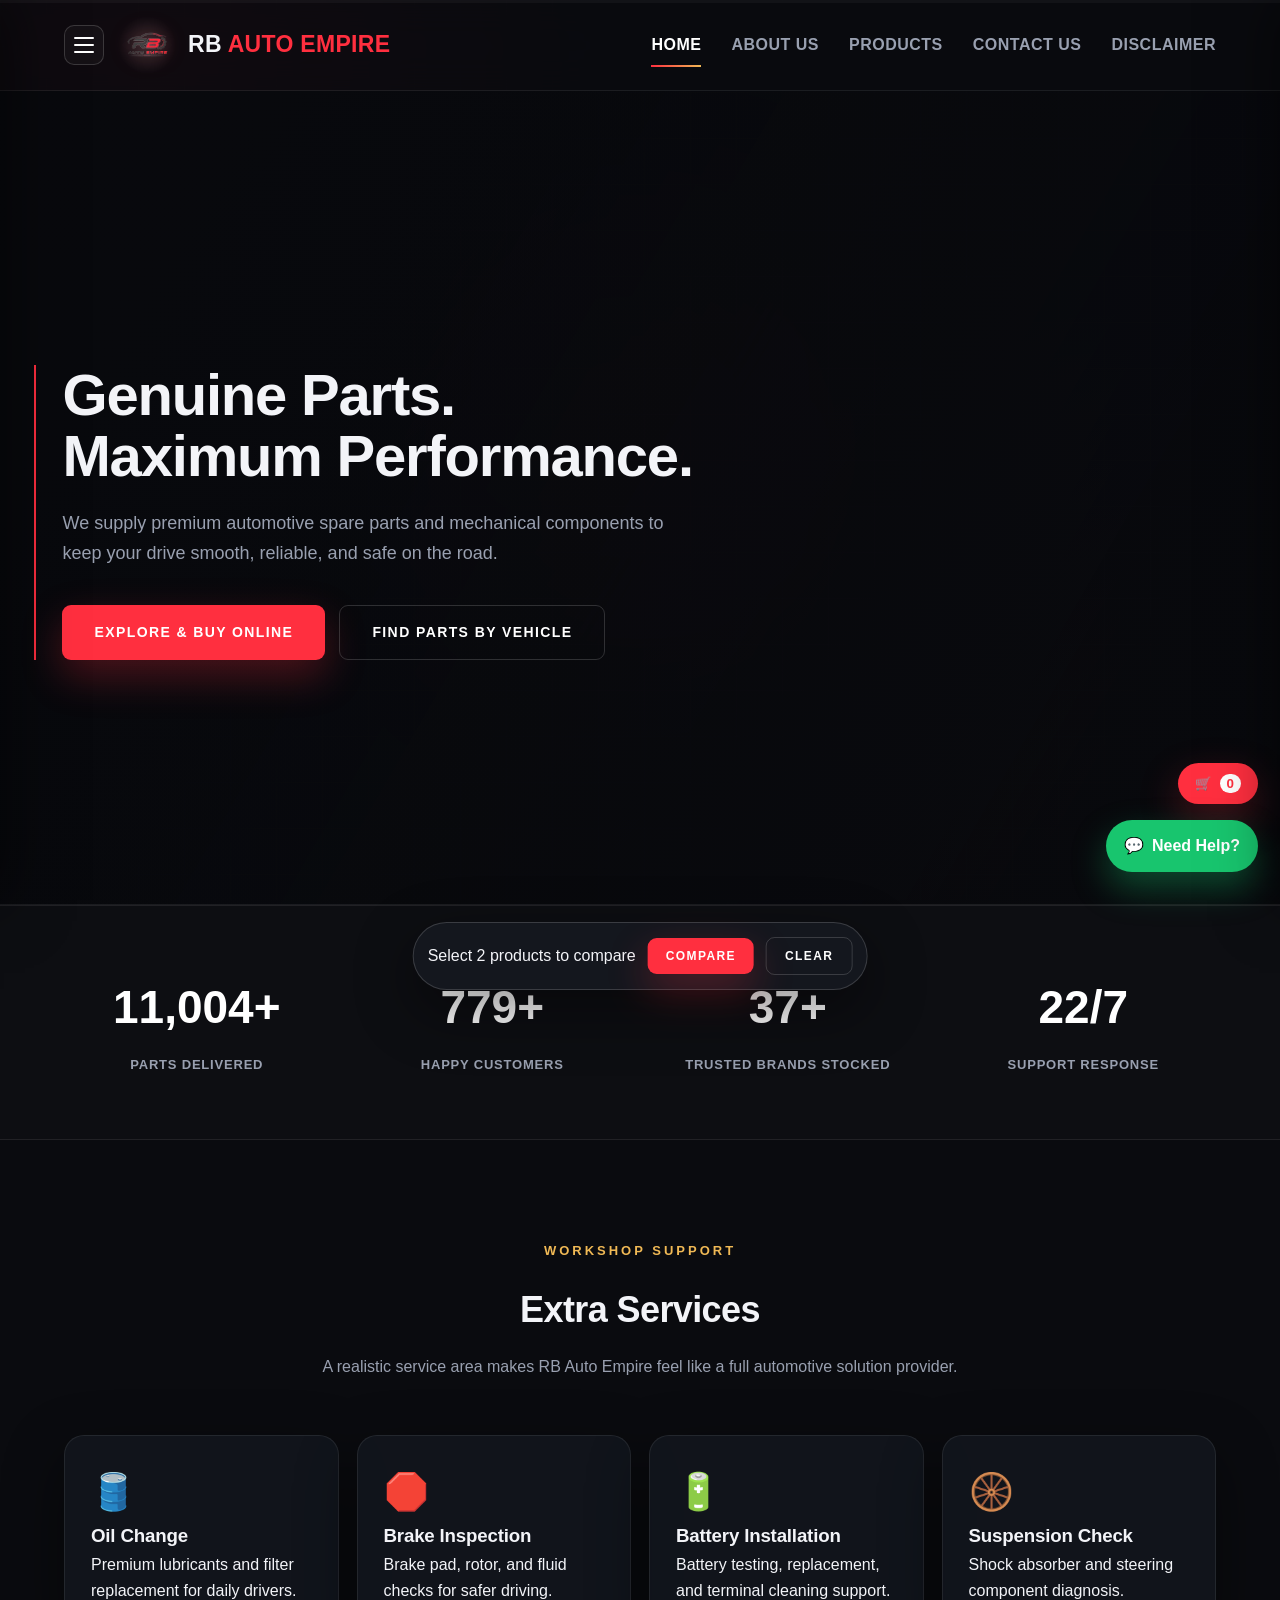
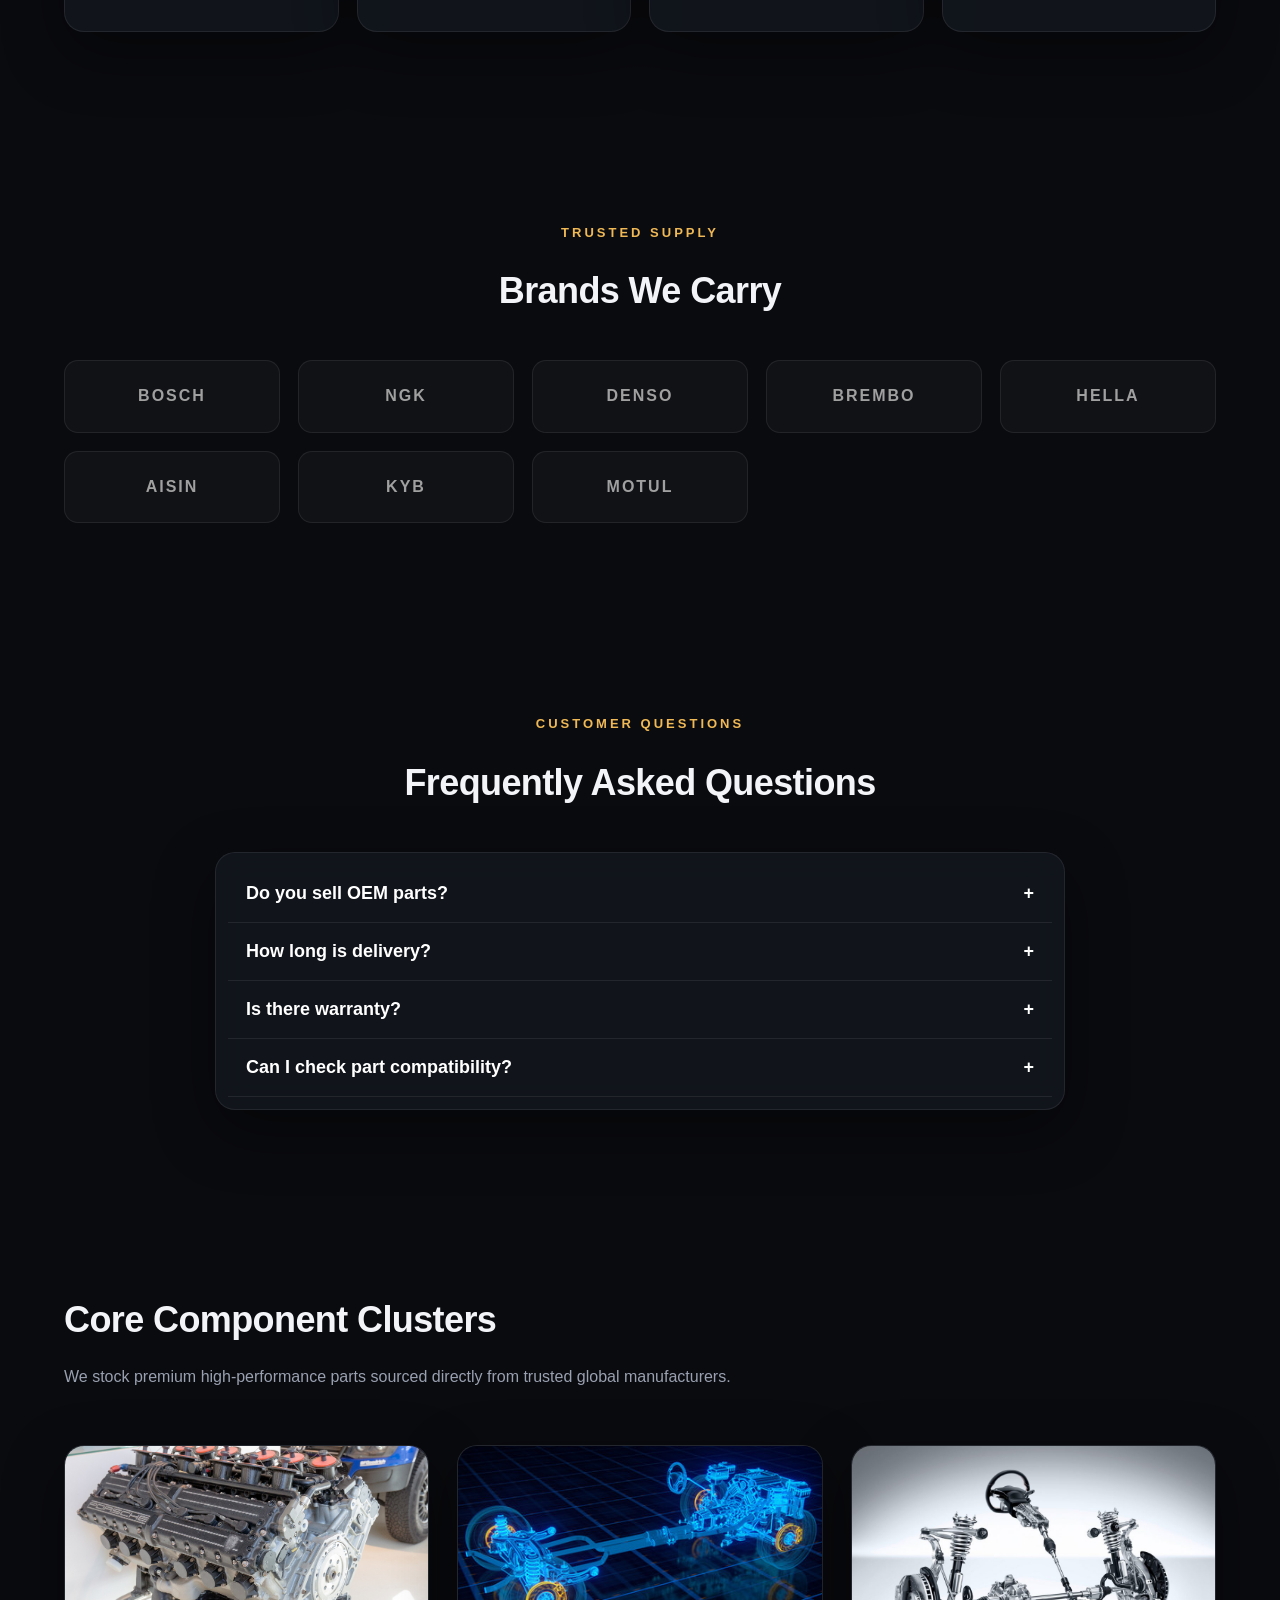
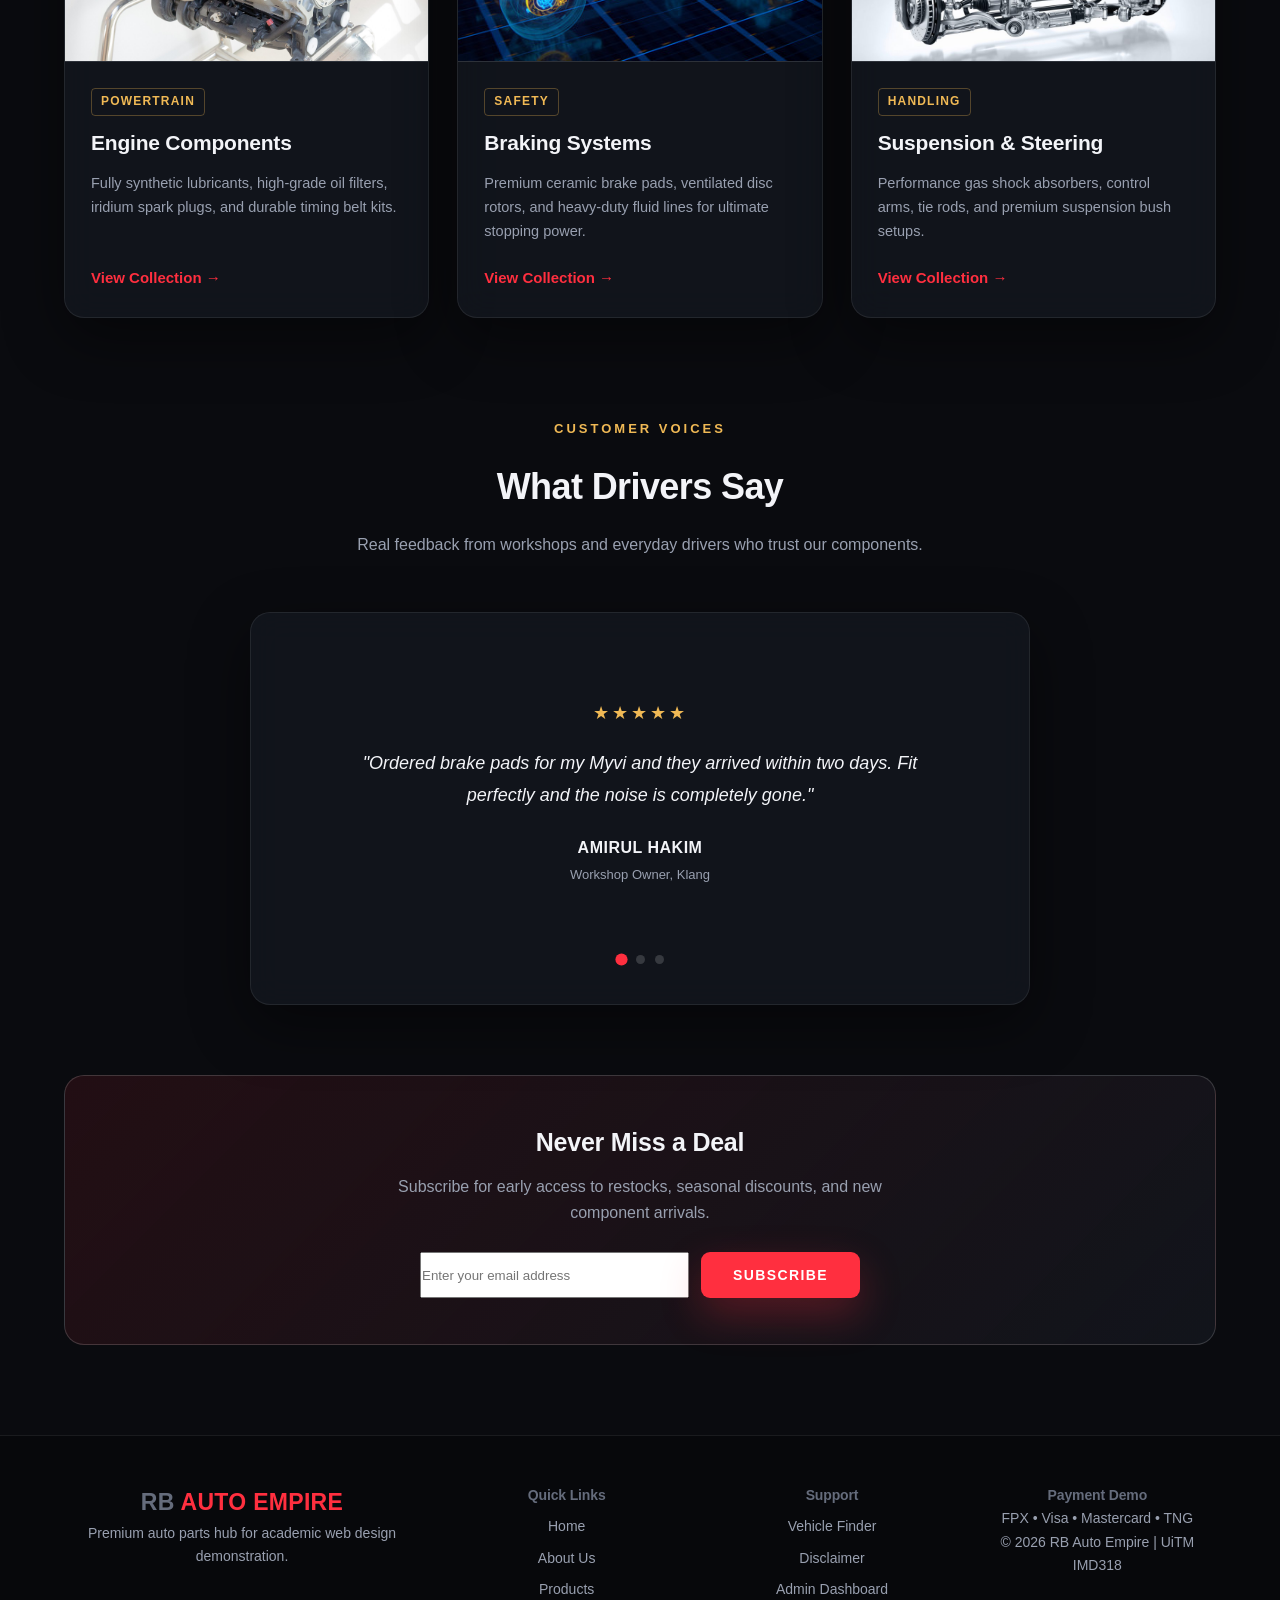
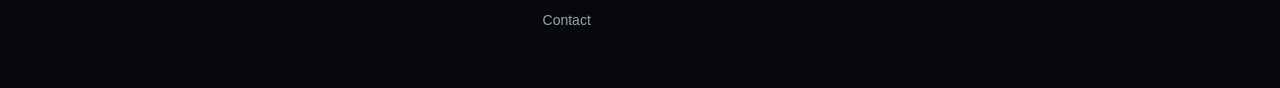
==== index.html @ ed8e230a "Add files via upload" ====
<head>
    <meta charset="UTF-8">
    <meta name="viewport" content="width=device-width, initial-scale=1.0">
    <title>RB Auto Empire | Premium Auto Parts</title>
    <link rel="stylesheet" href="style.css">
</head>
<body>

<div class="page-loader" id="pageLoader"><div class="loader-mark"></div></div>
<div class="redline-bar"><span></span></div>

<header class="site-header">
    <div class="container header-box">
        <div class="left-group">
            <button class="menu-toggle" id="mobile-menu" aria-label="Open sidebar menu" aria-expanded="false" type="button">
                <span class="bar"></span>
                <span class="bar"></span>
                <span class="bar"></span>
            </button>

            <a href="index.html" class="logo-area">
                <img src="images/RB_Auto_Empire_Logo.png" alt="RB Auto Empire Logo" class="company-logo-img">
                <div class="logo-text">RB <span>AUTO EMPIRE</span></div>
            </a>
        </div>

        <nav class="desktop-nav" aria-label="Main navigation">
            <ul>
                <li><a href="index.html" class="active">Home</a></li>
                <li><a href="about.html">About Us</a></li>
                <li><a href="products.html">Products</a></li>
                <li><a href="contact.html">Contact Us</a></li>
                <li><a href="disclaimer.html">Disclaimer</a></li>
            </ul>
        </nav>
    </div>
</header>

<nav class="sidebar" id="sidebar-menu" aria-label="Sidebar navigation">
    <div class="sidebar-top">
        <div class="sidebar-brand">RB <span>AUTO EMPIRE</span></div>
        <p>Premium auto parts hub</p>
    </div>
    <ul>
            <li><a href="index.html" class="active">Home</a></li>
            <li><a href="about.html">About Us</a></li>
            <li><a href="products.html">Products</a></li>
            <li><a href="contact.html">Contact Us</a></li>
            <li><a href="disclaimer.html">Disclaimer</a></li>
    </ul>
</nav>
<div class="overlay" id="overlay"></div>

<main>
    <section class="hero video-hero">
        <video class="hero-video" autoplay muted loop playsinline poster="https://images.unsplash.com/photo-1617788138017-80ad40651399?q=80&w=1920">
            <source src="https://cdn.coverr.co/videos/coverr-car-engine-9715/1080p.mp4" type="video/mp4">
        </video>
        <div class="container">
            <div class="hero-content">
                <h1>Genuine Parts.<br>Maximum Performance.</h1>
                <p>We supply premium automotive spare parts and mechanical components to keep your drive smooth, reliable, and safe on the road.</p>
                <div class="hero-actions"><a href="products.html" class="btn">Explore & Buy Online</a><a href="products.html#vehicleFinder" class="btn btn-outline">Find Parts By Vehicle</a></div>
            </div>
        </div>
        <div class="scroll-cue"><span>Scroll</span><span class="chevron"></span></div>
    </section>

    <section class="stats-section">
        <div class="container">
            <div class="stats-grid">
                <div class="stat-item">
                    <div class="stat-num" data-count="12000" data-suffix="+">0</div>
                    <p>Parts Delivered</p>
                </div>
                <div class="stat-item">
                    <div class="stat-num" data-count="850" data-suffix="+">0</div>
                    <p>Happy Customers</p>
                </div>
                <div class="stat-item">
                    <div class="stat-num" data-count="40" data-suffix="+">0</div>
                    <p>Trusted Brands Stocked</p>
                </div>
                <div class="stat-item">
                    <div class="stat-num" data-count="24" data-suffix="/7">0</div>
                    <p>Support Response</p>
                </div>
            </div>
        </div>
    </section>



    <section class="main-content services-section">
        <div class="container">
            <div class="section-heading-center">
                <span class="eyebrow">Workshop Support</span>
                <h2 class="section-title">Extra Services</h2>
                <p class="section-subtitle">A realistic service area makes RB Auto Empire feel like a full automotive solution provider.</p>
            </div>
            <div class="service-grid">
                <article class="service-card"><span>🛢️</span><h3>Oil Change</h3><p>Premium lubricants and filter replacement for daily drivers.</p></article>
                <article class="service-card"><span>🛑</span><h3>Brake Inspection</h3><p>Brake pad, rotor, and fluid checks for safer driving.</p></article>
                <article class="service-card"><span>🔋</span><h3>Battery Installation</h3><p>Battery testing, replacement, and terminal cleaning support.</p></article>
                <article class="service-card"><span>🛞</span><h3>Suspension Check</h3><p>Shock absorber and steering component diagnosis.</p></article>
            </div>
        </div>
    </section>

    <section class="brand-strip main-content">
        <div class="container">
            <div class="section-heading-center">
                <span class="eyebrow">Trusted Supply</span>
                <h2 class="section-title">Brands We Carry</h2>
            </div>
            <div class="brand-logo-grid">
                <span>BOSCH</span><span>NGK</span><span>DENSO</span><span>BREMBO</span><span>HELLA</span><span>AISIN</span><span>KYB</span><span>MOTUL</span>
            </div>
        </div>
    </section>

    <section class="main-content faq-section">
        <div class="container">
            <div class="section-heading-center">
                <span class="eyebrow">Customer Questions</span>
                <h2 class="section-title">Frequently Asked Questions</h2>
            </div>
            <div class="faq-list glass-box">
                <button class="faq-q">Do you sell OEM parts?<span>+</span></button><div class="faq-a">Yes. This academic website simulates OEM, genuine, and certified replacement auto parts.</div>
                <button class="faq-q">How long is delivery?<span>+</span></button><div class="faq-a">Standard delivery is simulated as 2–5 working days within Malaysia.</div>
                <button class="faq-q">Is there warranty?<span>+</span></button><div class="faq-a">Most listed products display a simulated 12-month limited warranty.</div>
                <button class="faq-q">Can I check part compatibility?<span>+</span></button><div class="faq-a">Yes. Use the Vehicle Finder in the Products page to filter suitable items.</div>
            </div>
        </div>
    </section>

    <section class="main-content">
        <div class="container">
            <h2 class="section-title">Core Component Clusters</h2>
            <p class="section-subtitle">We stock premium high-performance parts sourced directly from trusted global manufacturers.</p>
            
            <div class="grid-cards">
                <article class="card">
                    <div class="product-img-container">
                        <img src="images/Porsche_3512_engine_rear-left_2019_Prototyp_Museum.jpg" alt="Engine Parts" class="product-img">
                    </div>
                    <div class="card-info">
                        <span class="card-category">Powertrain</span>
                        <h3>Engine Components</h3>
                        <p>Fully synthetic lubricants, high-grade oil filters, iridium spark plugs, and durable timing belt kits.</p>
                        <a href="products.html" class="text-link">View Collection &rarr;</a>
                    </div>
                </article>

                <article class="card">
                    <div class="product-img-container">
                        <img src="images/Braking Systmes.jpg" alt="Brake System" class="product-img">
                    </div>
                    <div class="card-info">
                        <span class="card-category">Safety</span>
                        <h3>Braking Systems</h3>
                        <p>Premium ceramic brake pads, ventilated disc rotors, and heavy-duty fluid lines for ultimate stopping power.</p>
                        <a href="products.html" class="text-link">View Collection &rarr;</a>
                    </div>
                </article>

                <article class="card">
                    <div class="product-img-container">
                        <img src="images/Suspensions and Steering.jpeg" alt="Suspension Parts" class="product-img">
                    </div>
                    <div class="card-info">
                        <span class="card-category">Handling</span>
                        <h3>Suspension & Steering</h3>
                        <p>Performance gas shock absorbers, control arms, tie rods, and premium suspension bush setups.</p>
                        <a href="products.html" class="text-link">View Collection &rarr;</a>
                    </div>
                </article>
            </div>
        </div>
    </section>

    <section class="main-content" style="padding-top: 0;">
        <div class="container">
            <div class="section-heading-center">
                <span class="eyebrow">Customer Voices</span>
                <h2 class="section-title">What Drivers Say</h2>
                <p class="section-subtitle">Real feedback from workshops and everyday drivers who trust our components.</p>
            </div>

            <div class="testimonial-wrap glass-box">
                <div class="testimonial-track-wrap">
                    <div class="testimonial-track">
                        <div class="testimonial-card">
                            <div class="stars">★★★★★</div>
                            <p class="quote">"Ordered brake pads for my Myvi and they arrived within two days. Fit perfectly and the noise is completely gone."</p>
                            <div class="t-name">Amirul Hakim</div>
                            <div class="t-role">Workshop Owner, Klang</div>
                        </div>
                        <div class="testimonial-card">
                            <div class="stars">★★★★★</div>
                            <p class="quote">"Genuinely reliable supplier. The spark plugs and air filter combo made a noticeable difference to my Civic's throttle response."</p>
                            <div class="t-name">Chong Wei Liang</div>
                            <div class="t-role">Private Car Owner</div>
                        </div>
                        <div class="testimonial-card">
                            <div class="stars">★★★★★</div>
                            <p class="quote">"We restock our garage's shock absorbers and radiators from RB Auto Empire every quarter. Consistent quality every single time."</p>
                            <div class="t-name">Siti Nabila</div>
                            <div class="t-role">Fleet Maintenance Manager</div>
                        </div>
                    </div>
                </div>
                <div class="testimonial-dots"></div>
            </div>

            <div class="newsletter-box">
                <h3>Never Miss a Deal</h3>
                <p>Subscribe for early access to restocks, seasonal discounts, and new component arrivals.</p>
                <form class="newsletter-form">
                    <input type="email" placeholder="Enter your email address" required>
                    <button type="submit" class="btn">Subscribe</button>
                </form>
            </div>
        </div>
    </section>
</main>

<footer class="mega-footer">
    <div class="container footer-grid">
        <div><div class="logo-text">RB <span>AUTO EMPIRE</span></div><p>Premium auto parts hub for academic web design demonstration.</p></div>
        <div><h4>Quick Links</h4><a href="index.html">Home</a><a href="about.html">About Us</a><a href="products.html">Products</a><a href="contact.html">Contact</a></div>
        <div><h4>Support</h4><a href="products.html#vehicleFinder">Vehicle Finder</a><a href="disclaimer.html">Disclaimer</a><a href="admin.html">Admin Dashboard</a></div>
        <div><h4>Payment Demo</h4><p>FPX • Visa • Mastercard • TNG</p><p>&copy; 2026 RB Auto Empire | UiTM IMD318</p></div>
    </div>
</footer>

<button class="back-to-top" id="backToTop" aria-label="Back to top">↑</button>

<button class="cart-floating" id="cartFloating" aria-label="Open shopping cart">🛒 <span id="cartCount">0</span></button>
<a class="whatsapp-float" href="https://wa.me/60175466987?text=Hi%20RB%20Auto%20Empire%2C%20I%20want%20to%20ask%20about%20auto%20parts." target="_blank" aria-label="WhatsApp RB Auto Empire">💬<span>Need Help?</span></a>

<aside class="cart-drawer" id="cartDrawer" aria-label="Shopping cart">
    <div class="cart-head"><h3>Your Cart</h3><button type="button" id="closeCart">&times;</button></div>
    <div id="cartItems" class="cart-items"></div>
    <div class="cart-total"><span>Total</span><strong id="cartTotal">RM 0.00</strong></div>
    <button class="btn full-btn" id="checkoutCartBtn">Proceed Checkout</button>
</aside>

<div class="quick-view-modal" id="quickViewModal">
    <div class="quick-view-card">
        <button type="button" class="quick-close" id="quickClose">&times;</button>
        <div class="quick-img-wrap"><img id="quickImg" src="" alt="Product preview"></div>
        <div class="quick-info">
            <span class="card-category" id="quickCategory">Component</span>
            <h2 id="quickTitle">Product</h2>
            <div class="rating-line">★★★★★ <span id="quickReviews">4.8 (120 Reviews)</span></div>
            <p id="quickDesc">Premium automotive component with quality assurance.</p>
            <ul class="quick-specs">
                <li><b>Compatibility:</b> Selected Malaysian vehicles</li>
                <li><b>Warranty:</b> 12 months limited warranty</li>
                <li><b>Stock:</b> <span class="stock in">In Stock</span></li>
            </ul>
            <div class="quick-price" id="quickPrice">RM 0.00</div>
            <div class="quick-actions">
                <button class="btn" id="quickAddCart">Add to Cart</button>
                <button class="btn btn-outline" id="quickBuyNow">Buy Now</button>
            </div>
        </div>
    </div>
</div>

<div class="compare-bar" id="compareBar">
    <span id="compareText">Select 2 products to compare</span>
    <button type="button" class="btn small-btn" id="compareNow">Compare</button>
    <button type="button" class="btn btn-outline small-btn" id="clearCompare">Clear</button>
</div>

<div class="quick-view-modal" id="compareModal">
    <div class="quick-view-card compare-card">
        <button type="button" class="quick-close" id="compareClose">&times;</button>
        <div class="quick-info full-width">
            <span class="eyebrow">Smart Comparison</span>
            <h2>Product Comparison</h2>
            <div id="compareTableWrap"></div>
        </div>
    </div>
</div>

<script src="script.js"></script>

</body>
</html>
---- style.css ----
:root {
    --ink: #0a0b0f;
    --ink-2: #0e1015;
    --panel: #14171e;
    --panel-2: #1b1f28;
    --panel-glass: rgba(21, 25, 33, .70);
    --line: rgba(255, 255, 255, .08);
    --line-strong: rgba(255, 255, 255, .16);

    --redline: #ff2f3f;
    --redline-deep: #c81626;
    --redline-glow: rgba(255, 47, 63, .35);
    --brass: #f0b955;
    --brass-dim: #c99a4c;

    --text: #f3f4f8;
    --text-dim: #99a0b0;
    --text-faint: #656c7c;

    --shadow-soft: 0 20px 60px rgba(0, 0, 0, .45);
    --shadow-lift: 0 26px 70px rgba(0, 0, 0, .55);
    --shadow-red: 0 16px 40px rgba(255, 47, 63, .28);

    --ease: cubic-bezier(.16, .84, .32, 1);
    --fast: .22s var(--ease);
    --med: .4s var(--ease);
    --slow: .7s var(--ease);

    --radius: 14px;
    --radius-lg: 20px;
}

@media (prefers-reduced-motion: reduce) {
    *, *::before, *::after {
        animation-duration: .001ms !important;
        animation-iteration-count: 1 !important;
        transition-duration: .001ms !important;
        scroll-behavior: auto !important;
    }
}

* { margin: 0; padding: 0; box-sizing: border-box; }

html { scroll-behavior: smooth; }

body {
    font-family: 'Inter', -apple-system, Helvetica, Arial, sans-serif;
    font-size: 16px;
    color: var(--text);
    line-height: 1.65;
    overflow-x: hidden;
    background:
        radial-gradient(circle at 12% 8%, rgba(255, 47, 63, .10), transparent 34%),
        radial-gradient(circle at 88% 92%, rgba(240, 185, 85, .06), transparent 38%),
        var(--ink);
    background-attachment: fixed;
}

 /* faint schematic grid — reads as blueprint / spec-sheet, not decoration */
body::after {
    content: "";
    position: fixed;
    inset: 0;
    pointer-events: none;
    z-index: -1;
    background-image:
        linear-gradient(rgba(255, 255, 255, .014) 1px, transparent 1px),
        linear-gradient(90deg, rgba(255, 255, 255, .014) 1px, transparent 1px);
    background-size: 46px 46px;
}

/* cursor-follow glow, tuned down from the original */
body::before {
    content: "";
    position: fixed;
    width: 340px;
    height: 340px;
    left: var(--x, 50%);
    top: var(--y, 50%);
    transform: translate(-50%, -50%);
    border-radius: 50%;
    background: rgba(255, 47, 63, .09);
    filter: blur(120px);
    pointer-events: none;
    z-index: -1;
    transition: left .5s ease-out, top .5s ease-out;
}

h1, h2, h3, h4, .logo-text, .sidebar-brand {
    font-family: 'Rajdhani', 'Inter', sans-serif;
    letter-spacing: -.01em;
}

.container { width: 90%; max-width: 1200px; margin: auto; }

img { max-width: 100%; display: block; }

main { min-height: 70vh; }

::selection { background: var(--redline); color: #fff; }

::-webkit-scrollbar { width: 9px; }
::-webkit-scrollbar-track { background: var(--ink); }
::-webkit-scrollbar-thumb { background: var(--panel-2); border-radius: 20px; border: 2px solid var(--ink); }
::-webkit-scrollbar-thumb:hover { background: var(--redline-deep); }

a { color: inherit; }

/* Redline bar — signature element. A thin animated gauge that tracks 
scroll progress, echoing a tachometer needle sweep across every page. */
.redline-bar {
    position: fixed;
    top: 0; left: 0;
    width: 100%;
    height: 3px;
    z-index: 1200;
    background: rgba(255, 255, 255, .04);
}

.redline-bar span {
    display: block;
    height: 100%;
    width: 0%;
    background: linear-gradient(90deg, var(--brass), var(--redline));
    box-shadow: 0 0 12px var(--redline-glow);
    transition: width .12s linear;
}

/* Header */
.site-header {
    position: sticky;
    top: 0;
    z-index: 1000;
    padding: 16px 0;
    background: rgba(10, 11, 15, .78);
    backdrop-filter: blur(18px) saturate(140%);
    border-bottom: 1px solid var(--line);
    transition: padding var(--med), background var(--med), box-shadow var(--med);
}

.site-header.scrolled {
    padding: 10px 0;
    background: rgba(10, 11, 15, .92);
    box-shadow: 0 10px 34px rgba(0, 0, 0, .4);
}

.header-box { display: flex; align-items: center; gap: 18px; }

.left-group { display: flex; align-items: center; gap: 14px; flex-shrink: 0; }

.logo-area {
    display: flex;
    align-items: center;
    gap: 12px;
    text-decoration: none;
    color: var(--text);
}

.company-logo-img {
    width: 58px;
    height: 58px;
    object-fit: contain;
    border-radius: 50%;
    background: radial-gradient(circle, rgba(255, 255, 255, .12), transparent 70%);
    filter: brightness(2.4) contrast(1.15) drop-shadow(0 0 10px var(--redline-glow));
    transition: transform var(--med), filter var(--med);
}

.logo-area:hover .company-logo-img {
    transform: scale(1.07) rotate(-4deg);
    filter: brightness(2.7) contrast(1.25) drop-shadow(0 0 16px var(--redline-glow));
}

.logo-text {
    font-size: 23px;
    font-weight: 700;
    letter-spacing: .3px;
    white-space: nowrap;
    text-transform: uppercase;
}

.logo-text span, .sidebar-brand span { color: var(--redline); }

.menu-toggle {
    display: flex;
    flex-direction: column;
    justify-content: center;
    gap: 5px;
    width: 40px;
    height: 40px;
    cursor: pointer;
    z-index: 1700;
    flex-shrink: 0;
    border: 1px solid var(--line-strong);
    background: rgba(255, 255, 255, .03);
    border-radius: 10px;
    align-items: center;
    transition: background var(--fast), border-color var(--fast);
}

.menu-toggle:hover { background: rgba(255, 47, 63, .12); border-color: var(--redline); }

.bar {
    display: block;
    width: 20px;
    height: 2px;
    background: #fff;
    border-radius: 6px;
    transition: transform var(--fast), opacity var(--fast), background var(--fast);
}

.menu-toggle.is-active .bar:nth-child(1) { transform: translateY(7px) rotate(45deg); background: var(--redline); }
.menu-toggle.is-active .bar:nth-child(2) { opacity: 0; }
.menu-toggle.is-active .bar:nth-child(3) { transform: translateY(-7px) rotate(-45deg); background: var(--redline); }

.desktop-nav { margin-left: auto; }

.desktop-nav ul { list-style: none; display: flex; align-items: center; gap: 30px; }

.desktop-nav a {
    position: relative;
    color: var(--text-dim);
    text-decoration: none;
    font-family: 'Rajdhani', sans-serif;
    font-weight: 600;
    font-size: 16px;
    letter-spacing: .5px;
    text-transform: uppercase;
    padding: 8px 0;
    transition: color var(--fast);
}

.desktop-nav a::after {
    content: "";
    position: absolute;
    left: 50%;
    bottom: -6px;
    width: 0;
    height: 2px;
    background: linear-gradient(90deg, var(--redline), var(--brass));
    transform: translateX(-50%);
    transition: width var(--fast);
}

.desktop-nav a:hover, .desktop-nav a.active { color: #fff; }
.desktop-nav a:hover::after, .desktop-nav a.active::after { width: 100%; }

/* Sidebar */
.sidebar {
    position: fixed;
    top: 0;
    left: -330px;
    width: 310px;
    height: 100vh;
    z-index: 1600;
    padding: 92px 30px 30px;
    background: linear-gradient(180deg, var(--panel), var(--ink-2));
    border-right: 1px solid var(--line-strong);
    box-shadow: 24px 0 60px rgba(0, 0, 0, .55);
    transition: left .45s var(--ease);
}

.sidebar.active { left: 0; }

.sidebar-top { padding-bottom: 22px; margin-bottom: 20px; border-bottom: 1px solid var(--line); }

.sidebar-brand { font-size: 22px; font-weight: 700; letter-spacing: .5px; text-transform: uppercase; }

.sidebar-top p { color: var(--text-dim); font-size: 13px; margin-top: 4px; }

.sidebar ul { list-style: none; display: flex; flex-direction: column; gap: 14px; }

.sidebar a {
    display: block;
    color: var(--text-dim);
    text-decoration: none;
    font-family: 'Rajdhani', sans-serif;
    font-size: 19px;
    font-weight: 600;
    text-transform: uppercase;
    letter-spacing: .4px;
    padding: 12px 4px;
    border-bottom: 1px solid var(--line);
    transition: color var(--fast), padding-left var(--fast), border-color var(--fast);
}

.sidebar a:hover, .sidebar a.active { color: var(--redline); padding-left: 12px; border-color: var(--redline-glow); }

.overlay {
    position: fixed;
    inset: 0;
    z-index: 1500;
    background: rgba(0, 0, 0, .6);
    backdrop-filter: blur(4px);
    opacity: 0;
    visibility: hidden;
    transition: opacity var(--med), visibility var(--med);
}

.overlay.active { opacity: 1; visibility: visible; }

/* Hero */
.hero, .page-hero {
    position: relative;
    overflow: hidden;
    border-bottom: 1px solid var(--line);
    background:
        linear-gradient(120deg, rgba(8, 9, 13, .94) 15%, rgba(8, 9, 13, .68) 60%, rgba(8, 9, 13, .88)),
        url("https://images.unsplash.com/photo-1617788138017-80ad40651399?q=80&w=1920") no-repeat center center/cover;
}

.hero {
    min-height: calc(100vh - 86px);
    display: flex;
    align-items: center;
    padding: 130px 0 100px;
}

.compact-hero { padding: 100px 0; }

.hero-content, .page-hero .container {
    position: relative;
    z-index: 2;
    max-width: 740px;
}

/* corner-bracket frame — HUD / instrument-panel motif reused across 
hero and cards as the page's signature detail */
.hero-content { padding-left: 26px; border-left: 2px solid var(--redline); }

.eyebrow {
    display: inline-flex;
    align-items: center;
    gap: 10px;
    color: var(--brass);
    font-family: 'Rajdhani', sans-serif;
    font-weight: 700;
    text-transform: uppercase;
    font-size: 13px;
    letter-spacing: 3px;
    margin-bottom: 18px;
}

.eyebrow::before { content: ""; width: 24px; height: 2px; background: var(--redline); }

.hero h1, .page-hero h1 {
    font-size: 58px;
    line-height: 1.05;
    margin-bottom: 22px;
    font-weight: 700;
    letter-spacing: -1.2px;
    opacity: 0;
    animation: riseIn .8s var(--ease) .1s forwards;
}

.page-hero h1 { font-size: 44px; }

.hero p, .page-hero p {
    font-size: 18px;
    margin-bottom: 36px;
    color: var(--text-dim);
    max-width: 620px;
    opacity: 0;
    animation: riseIn .8s var(--ease) .28s forwards;
}

.hero .btn { opacity: 0; animation: riseIn .8s var(--ease) .44s forwards; }

/* Buttons */
.btn {
    position: relative;
    overflow: hidden;
    display: inline-flex;
    align-items: center;
    justify-content: center;
    background: var(--redline);
    color: #fff;
    padding: 15px 32px;
    text-decoration: none;
    border-radius: 9px;
    font-family: 'Rajdhani', sans-serif;
    font-weight: 700;
    text-transform: uppercase;
    font-size: 14px;
    letter-spacing: 1.4px;
    border: none;
    cursor: pointer;
    box-shadow: var(--shadow-red);
    transition: transform var(--fast), background var(--fast), box-shadow var(--fast);
}

.btn::before {
    content: "";
    position: absolute;
    top: 0; left: -120%;
    width: 100%; height: 100%;
    background: linear-gradient(120deg, transparent, rgba(255, 255, 255, .4), transparent);
    transition: left .7s ease;
}

.btn:hover { background: var(--redline-deep); transform: translateY(-3px); box-shadow: 0 22px 46px var(--redline-glow); }
.btn:hover::before { left: 120%; }
.btn:active { transform: translateY(-1px); }

.btn-outline { background: transparent; border: 1px solid var(--line-strong); box-shadow: none; }
.btn-outline:hover { background: rgba(255, 255, 255, .06); }

.small-btn { padding: 11px 18px; font-size: 12px; }
.full-btn { width: 100%; }

.text-link {
    color: var(--redline);
    font-family: 'Rajdhani', sans-serif;
    font-weight: 700;
    text-decoration: none;
    font-size: 15px;
    display: inline-flex;
    align-items: center;
    gap: 6px;
    transition: gap var(--fast), color var(--fast);
}

.text-link:hover { gap: 10px; color: var(--brass); }

/* Sections & cards */
section.main-content { padding: 90px 0; }

.section-title {
    font-size: 36px;
    font-weight: 700;
    margin-bottom: 15px;
    letter-spacing: -.6px;
}

.section-subtitle { color: var(--text-dim); margin-bottom: 54px; font-size: 16px; max-width: 680px; }

.section-heading-center { text-align: center; margin: 10px auto 40px; }
.section-heading-center .section-subtitle { margin-left: auto; margin-right: auto; }
.section-heading-center .eyebrow { justify-content: center; }
.section-heading-center .eyebrow::before { display: none; }

.grid-cards { display: grid; grid-template-columns: repeat(auto-fit, minmax(280px, 1fr)); gap: 28px; }

.card, .glass-box, .showcase-box, .contact-form, .contact-info, .submission-box {
    background: var(--panel-glass);
    backdrop-filter: blur(16px);
    border: 1px solid var(--line);
    border-radius: var(--radius-lg);
    box-shadow: var(--shadow-soft);
}

.card {
    position: relative;
    display: flex;
    flex-direction: column;
    justify-content: space-between;
    overflow: hidden;
    transition: transform var(--med), box-shadow var(--med), border-color var(--med);
}

/* instrument-cluster corner brackets — the page's signature detail, 
dormant until hover, like a HUD locking onto the part */
.card::before, .card::after {
    content: "";
    position: absolute;
    width: 22px; height: 22px;
    border: 2px solid var(--redline);
    z-index: 3;
    opacity: 0;
    transition: opacity var(--fast);
    pointer-events: none;
}

.card::before { top: 10px; left: 10px; border-right: none; border-bottom: none; }
.card::after { bottom: 10px; right: 10px; border-left: none; border-top: none; }

.card:hover::before, .card:hover::after { opacity: 1; }

.card:hover {
    transform: translateY(-10px);
    border-color: rgba(255, 47, 63, .55);
    box-shadow: var(--shadow-red), var(--shadow-lift);
}

.product-img-container {
    width: 100%;
    height: 216px;
    background: var(--panel-2);
    overflow: hidden;
    position: relative;
    border-bottom: 1px solid var(--line);
}

.product-img { width: 100%; height: 100%; object-fit: cover; transition: transform .7s var(--ease); }
.card:hover .product-img { transform: scale(1.1); }

.card-info { padding: 26px; flex-grow: 1; display: flex; flex-direction: column; }

.card-category {
    display: inline-flex;
    align-self: flex-start;
    font-family: 'Rajdhani', sans-serif;
    font-size: 12px;
    text-transform: uppercase;
    color: var(--brass);
    font-weight: 700;
    letter-spacing: 1.2px;
    margin-bottom: 10px;
    padding: 3px 9px;
    border: 1px solid rgba(240, 185, 85, .3);
    border-radius: 4px;
}

.card h3 { font-size: 21px; margin-bottom: 12px; font-weight: 600; }

.card p { color: var(--text-dim); font-size: 14.5px; margin-bottom: 22px; flex-grow: 1; }

.price-row {
    display: flex;
    justify-content: space-between;
    align-items: center;
    gap: 12px;
    margin-top: auto;
    padding-top: 16px;
    border-top: 1px dashed var(--line-strong);
}

.price {
    font-family: 'Rajdhani', sans-serif;
    font-variant-numeric: tabular-nums;
    font-size: 23px;
    font-weight: 700;
    color: #fff;
    white-space: nowrap;
}

/* About / org chart */
.about-grid { display: grid; grid-template-columns: 1fr 1fr; gap: 46px; align-items: start; }

.about-text, .glass-box, .showcase-box { padding: 40px; }

.about-text p, .showcase-box p { color: var(--text-dim); margin-bottom: 18px; }

.vimi-item { margin-bottom: 28px; }
.vimi-item:last-child { margin-bottom: 0; }

.vimi-item h3 {
    color: var(--redline);
    font-size: 21px;
    margin-bottom: 10px;
    font-weight: 700;
    display: flex;
    align-items: center;
    gap: 10px;
}

.vimi-item h3::before { content: ""; width: 16px; height: 2px; background: var(--brass); flex-shrink: 0; }

.aesthetic-org { position: relative; margin: 20px auto 40px; }

.org-chart-container { display: flex; flex-direction: column; align-items: center; }

.org-row { display: flex; justify-content: center; width: 100%; }

.org-connector-main { width: 2px; height: 46px; background: linear-gradient(var(--redline), var(--line)); margin: 12px 0; position: relative; }

.org-connector-main::after {
    content: "";
    position: absolute;
    left: 50%; bottom: -1px;
    transform: translateX(-50%);
    width: 74vw; max-width: 900px; height: 2px;
    background: linear-gradient(90deg, transparent, var(--line-strong), transparent);
}

.org-grid { display: grid; grid-template-columns: repeat(4, 1fr); gap: 22px; width: 100%; max-width: 1120px; margin-top: 18px; }

.org-card {
    position: relative;
    text-align: center;
    padding: 30px 18px;
    border-radius: var(--radius-lg);
    background: linear-gradient(180deg, var(--panel-2), var(--ink-2));
    border: 1px solid var(--line);
    box-shadow: var(--shadow-soft);
    transition: transform var(--med), border-color var(--med), box-shadow var(--med);
}

.org-card::before {
    content: "";
    position: absolute;
    top: -19px; left: 50%;
    transform: translateX(-50%);
    width: 2px; height: 18px;
    background: var(--line-strong);
}

.org-card.leader {
    width: min(440px, 100%);
    display: flex;
    align-items: center;
    text-align: left;
    gap: 24px;
    padding: 28px;
    border-color: rgba(255, 47, 63, .5);
    background: linear-gradient(135deg, rgba(255, 47, 63, .1), var(--panel-2));
}

.org-card.leader::before { display: none; }

.org-card:hover { transform: translateY(-8px); border-color: var(--redline); box-shadow: var(--shadow-red), var(--shadow-soft); }

.org-img {
    width: 84px; height: 84px;
    border-radius: 50%;
    object-fit: cover;
    border: 3px solid var(--line-strong);
    display: block;
    margin: 0 auto 16px;
    background: var(--panel-2);
    transition: transform var(--med), border-color var(--med);
}

.org-card.leader .org-img { width: 104px; height: 104px; margin: 0; border-color: var(--redline); box-shadow: 0 0 20px var(--redline-glow); flex-shrink: 0; }

.org-card:hover .org-img { transform: scale(1.06); border-color: var(--redline); }

.org-card h4 { font-size: 15px; line-height: 1.35; margin-bottom: 8px; font-weight: 600; }
.org-card.leader h4 { font-size: 19px; }

.org-role {
    font-family: 'Rajdhani', sans-serif;
    font-size: 12.5px;
    color: var(--brass);
    font-weight: 700;
    text-transform: uppercase;
    letter-spacing: .8px;
}

/* Contact & forms */
.contact-grid { display: grid; grid-template-columns: 1.45fr .9fr; gap: 40px; }

.contact-form, .contact-info { padding: 40px; }

.contact-form h2, .contact-form h3 { margin-bottom: 24px; }

.form-group { margin-bottom: 22px; }

.form-group label {
    display: block;
    margin-bottom: 9px;
    font-size: 13.5px;
    font-weight: 700;
    text-transform: uppercase;
    letter-spacing: .4px;
    color: var(--text-dim);
}

.form-group input, .form-group textarea, .form-group select {
    width: 100%;
    padding: 14px 16px;
    background: rgba(10, 11, 15, .75);
    border: 1px solid var(--line-strong);
    color: #fff;
    border-radius: 9px;
    font-family: inherit;
    font-size: 15px;
    transition: border-color var(--fast), box-shadow var(--fast);
}

.form-group input::placeholder, .form-group textarea::placeholder { color: var(--text-faint); }

.form-group input:focus, .form-group textarea:focus, .form-group select:focus {
    outline: none;
    border-color: var(--redline);
    box-shadow: 0 0 0 4px rgba(255, 47, 63, .14);
}

.contact-info { display: flex; flex-direction: column; gap: 30px; }

.info-item h4 {
    color: var(--redline);
    font-family: 'Rajdhani', sans-serif;
    font-size: 15px;
    margin-bottom: 8px;
    text-transform: uppercase;
    letter-spacing: .8px;
    font-weight: 700;
}

.info-item p { color: var(--text-dim); font-size: 15px; }

.info-table { width: 100%; border-collapse: collapse; color: #fff; }
.info-table td { padding: 14px 0; border-bottom: 1px solid var(--line); }
.info-table td:first-child { font-weight: 700; width: 38%; }
.info-table td:last-child { color: var(--text-dim); }

.submission-box { text-align: center; margin-top: 46px; padding: 36px; }
.submission-box p { color: var(--text-dim); max-width: 650px; margin: 0 auto 22px; }

/* Modal / checkout */
.modal {
    display: none;
    position: fixed;
    inset: 0;
    z-index: 2000;
    overflow: hidden;
    background: rgba(6, 7, 10, .82);
    backdrop-filter: blur(10px);
    align-items: center;
    justify-content: center;
    padding: 16px;
}

.modal.active { display: flex; }

.modal-content {
    background: var(--panel);
    border: 1px solid var(--line-strong);
    border-radius: var(--radius-lg);
    width: 90%;
    max-width: 520px;
    max-height: 88vh;
    box-shadow: 0 30px 80px rgba(0, 0, 0, .6);
    animation: modalSlide .34s var(--ease);
    overflow-y: auto;
    overflow-x: hidden;
}

.modal-header {
    background: rgba(10, 11, 15, .9);
    padding: 18px 24px;
    border-bottom: 1px solid var(--line);
    display: flex;
    justify-content: space-between;
    align-items: center;
    position: sticky;
    top: 0;
    z-index: 2;
}

.modal-header h3 { font-size: 21px; font-weight: 600; }
.modal-header h3 span { color: var(--redline); }

.modal-body { padding: 26px; }

.billing-summary {
    background: rgba(10, 11, 15, .7);
    border: 1px solid var(--line);
    padding: 20px;
    border-radius: 12px;
    margin-bottom: 24px;
}

.summary-row { display: flex; justify-content: space-between; gap: 15px; margin-bottom: 10px; font-size: 15px; color: var(--text-dim); }

.summary-row.total {
    border-top: 1px dashed var(--line-strong);
    padding-top: 12px;
    margin-top: 12px;
    font-weight: 700;
    font-size: 18px;
    color: #fff;
    font-variant-numeric: tabular-nums;
}

.payment-gateways { display: flex; gap: 12px; margin-top: 10px; }

.gateway-label {
    flex: 1;
    background: rgba(10, 11, 15, .7);
    border: 1px solid var(--line-strong);
    padding: 12px;
    border-radius: 9px;
    text-align: center;
    cursor: pointer;
    font-family: 'Rajdhani', sans-serif;
    font-weight: 700;
    font-size: 13.5px;
    text-transform: uppercase;
    letter-spacing: .3px;
    transition: border-color var(--fast), background var(--fast), color var(--fast);
}

.gateway-label:hover, input[type="radio"]:checked + .gateway-label {
    border-color: var(--redline);
    background: rgba(255, 47, 63, .12);
    color: #fff;
}

.close-btn {
    color: var(--text-dim);
    font-size: 28px;
    font-weight: 400;
    line-height: 1;
    cursor: pointer;
    border: 0;
    background: transparent;
    transition: color var(--fast), transform var(--fast);
}

.close-btn:hover { color: var(--redline); transform: rotate(90deg); }

.success-message {
    display: none;
    background: rgba(34, 197, 94, .1);
    border: 1px solid rgba(34, 197, 94, .4);
    color: #86efac;
    padding: 18px;
    border-radius: 12px;
    margin-bottom: 18px;
    font-size: 15px;
    line-height: 1.7;
}

/* Footer / back-to-top */
footer {
    width: 100%;
    padding: 34px 0;
    background: rgba(10, 11, 15, .92);
    border-top: 1px solid var(--line);
    text-align: center;
    color: var(--text-faint);
    font-size: 14px;
}

.back-to-top {
    position: fixed;
    right: 24px;
    bottom: 24px;
    width: 46px;
    height: 46px;
    border-radius: 50%;
    background: var(--panel-2);
    border: 1px solid var(--line-strong);
    color: var(--text);
    display: flex;
    align-items: center;
    justify-content: center;
    cursor: pointer;
    z-index: 900;
    opacity: 0;
    visibility: hidden;
    transform: translateY(10px);
    transition: opacity var(--med), transform var(--med), visibility var(--med), border-color var(--fast), background var(--fast);
    box-shadow: var(--shadow-soft);
}

.back-to-top.visible { opacity: 1; visibility: visible; transform: translateY(0); }
.back-to-top:hover { background: var(--redline); border-color: var(--redline); }


/* Reveal-on-scroll */
.hidden { opacity: 0; transform: translateY(44px); transition: opacity .8s var(--ease), transform .8s var(--ease); transition-delay: var(--reveal-delay, 0s); }
.show { opacity: 1; transform: translateY(0); }

/* Keyframes */
@keyframes riseIn {
    from { opacity: 0; transform: translateY(18px); }
    to   { opacity: 1; transform: translateY(0); }
}

@keyframes modalSlide {
    from { opacity: 0; transform: translateY(30px) scale(.98); }
    to   { opacity: 1; transform: translateY(0) scale(1); }
}

/* Page loader */
.page-loader {
    position: fixed;
    inset: 0;
    z-index: 4000;
    display: flex;
    align-items: center;
    justify-content: center;
    background: var(--ink);
    transition: opacity .6s var(--ease), visibility .6s var(--ease);
}

.page-loader.loaded { opacity: 0; visibility: hidden; }

.loader-mark {
    position: relative;
    width: 60px;
    height: 60px;
    border-radius: 50%;
    border: 3px solid var(--line-strong);
    border-top-color: var(--redline);
    animation: spin .85s linear infinite;
}

@keyframes spin { to { transform: rotate(360deg); } }

/* Toasts */
.toast-stack {
    position: fixed;
    top: 20px;
    right: 20px;
    z-index: 3500;
    display: flex;
    flex-direction: column;
    gap: 12px;
    width: min(90vw, 340px);
}

.toast {
    background: var(--panel);
    border: 1px solid var(--line-strong);
    border-left: 4px solid var(--redline);
    padding: 15px 18px;
    border-radius: 10px;
    box-shadow: var(--shadow-lift);
    font-size: 14px;
    line-height: 1.5;
    color: var(--text);
    animation: toastIn .4s var(--ease);
}

.toast.success { border-left-color: #22c55e; }
.toast.hide { animation: toastOut .35s var(--ease) forwards; }

@keyframes toastIn { from { opacity: 0; transform: translateX(50px); } to { opacity: 1; transform: translateX(0); } }
@keyframes toastOut { to { opacity: 0; transform: translateX(50px); } }

/* Hero scroll cue */
.scroll-cue {
    position: absolute;
    bottom: 26px;
    left: 50%;
    transform: translateX(-50%);
    z-index: 2;
    display: flex;
    flex-direction: column;
    align-items: center;
    gap: 8px;
    color: var(--text-faint);
    font-family: 'Rajdhani', sans-serif;
    font-size: 11px;
    text-transform: uppercase;
    letter-spacing: 2.5px;
    opacity: 0;
    animation: riseIn .8s var(--ease) .7s forwards, cueBounce 2.4s ease-in-out 1.5s infinite;
}

.scroll-cue .chevron {
    width: 16px;
    height: 16px;
    border-right: 2px solid var(--redline);
    border-bottom: 2px solid var(--redline);
    transform: rotate(45deg);
}

@keyframes cueBounce {
    0%, 100% { margin-top: 0; }
    50% { margin-top: 8px; }
}

/* Stats counter section */
.stats-section {
    padding: 64px 0;
    border-top: 1px solid var(--line);
    border-bottom: 1px solid var(--line);
    background: rgba(255, 255, 255, .015);
}

.stats-grid {
    display: grid;
    grid-template-columns: repeat(4, 1fr);
    gap: 30px;
    text-align: center;
}

.stat-item .stat-num {
    font-family: 'Rajdhani', sans-serif;
    font-size: 46px;
    font-weight: 700;
    color: #fff;
    font-variant-numeric: tabular-nums;
}

.stat-item .stat-num .plus { color: var(--redline); }

.stat-item p {
    margin-top: 8px;
    color: var(--text-dim);
    font-size: 13px;
    text-transform: uppercase;
    letter-spacing: .8px;
    font-weight: 600;
}

/* Testimonials */
.testimonial-wrap { position: relative; max-width: 780px; margin: 0 auto; }

.testimonial-track-wrap { overflow: hidden; border-radius: var(--radius-lg); }

.testimonial-track { display: flex; transition: transform .55s var(--ease); }

.testimonial-card {
    flex: 0 0 100%;
    padding: 46px 50px;
    text-align: center;
}

.testimonial-card .stars { color: var(--brass); font-size: 18px; letter-spacing: 3px; margin-bottom: 18px; }
.testimonial-card p.quote { font-size: 18px; color: var(--text); line-height: 1.8; margin-bottom: 24px; font-style: italic; }
.testimonial-card .t-name { font-weight: 700; font-family: 'Rajdhani', sans-serif; text-transform: uppercase; letter-spacing: .5px; }
.testimonial-card .t-role { color: var(--text-dim); font-size: 13px; margin-top: 2px; }

.testimonial-dots { display: flex; justify-content: center; gap: 10px; margin-top: 24px; }

.t-dot {
    width: 9px; height: 9px;
    border-radius: 50%;
    background: var(--line-strong);
    cursor: pointer;
    border: none;
    transition: background var(--fast), transform var(--fast);
}

.t-dot.active { background: var(--redline); transform: scale(1.35); }

/* Newsletter */
.newsletter-box {
    background: linear-gradient(135deg, rgba(255, 47, 63, .1), var(--panel-glass));
    border: 1px solid var(--line-strong);
    border-radius: var(--radius-lg);
    padding: 46px;
    text-align: center;
    margin-top: 70px;
}

.newsletter-box h3 { font-size: 25px; margin-bottom: 10px; }
.newsletter-box p { color: var(--text-dim); margin-bottom: 26px; max-width: 520px; margin-left: auto; margin-right: auto; }

.newsletter-form { display: flex; gap: 12px; max-width: 440px; margin: 0 auto; }
.newsletter-form input { flex: 1; }

/* Product filter bar */
.filter-bar {
    display: flex;
    flex-wrap: wrap;
    gap: 16px;
    align-items: center;
    justify-content: space-between;
    margin-bottom: 40px;
    padding-bottom: 26px;
    border-bottom: 1px solid var(--line);
}

.filter-tabs { display: flex; flex-wrap: wrap; gap: 10px; }

.filter-tab {
    padding: 9px 18px;
    border-radius: 30px;
    border: 1px solid var(--line-strong);
    background: rgba(255, 255, 255, .03);
    color: var(--text-dim);
    font-family: 'Rajdhani', sans-serif;
    font-weight: 700;
    font-size: 13px;
    text-transform: uppercase;
    letter-spacing: .5px;
    cursor: pointer;
    transition: all var(--fast);
}

.filter-tab:hover { border-color: var(--redline); color: #fff; }
.filter-tab.active { background: var(--redline); border-color: var(--redline); color: #fff; box-shadow: var(--shadow-red); }

.search-box { position: relative; flex-shrink: 0; }

.search-box svg {
    position: absolute;
    left: 15px;
    top: 50%;
    transform: translateY(-50%);
    width: 16px;
    height: 16px;
    stroke: var(--text-faint);
    fill: none;
    pointer-events: none;
}

.search-box input {
    padding: 11px 16px 11px 40px;
    border-radius: 30px;
    border: 1px solid var(--line-strong);
    background: rgba(10, 11, 15, .75);
    color: #fff;
    font-size: 14px;
    width: 230px;
    font-family: inherit;
    transition: border-color var(--fast), box-shadow var(--fast), width var(--fast);
}

.search-box input:focus { outline: none; border-color: var(--redline); box-shadow: 0 0 0 4px rgba(255, 47, 63, .14); width: 260px; }

.card.filtered-out { display: none; }

.no-results { display: none; text-align: center; padding: 70px 20px; color: var(--text-dim); }
.no-results.show { display: block; }
.no-results h3 { color: #fff; margin-bottom: 8px; }

/* Wishlist heart */
.wishlist-btn {
    position: absolute;
    top: 12px;
    right: 12px;
    z-index: 4;
    width: 36px;
    height: 36px;
    border-radius: 50%;
    background: rgba(10, 11, 15, .55);
    backdrop-filter: blur(6px);
    border: 1px solid var(--line-strong);
    display: flex;
    align-items: center;
    justify-content: center;
    cursor: pointer;
    transition: border-color var(--fast), transform var(--fast);
}

.wishlist-btn svg { width: 16px; height: 16px; stroke: #fff; fill: none; transition: all var(--fast); }
.wishlist-btn:hover { border-color: var(--redline); transform: scale(1.08); }
.wishlist-btn.active svg { fill: var(--redline); stroke: var(--redline); }
.wishlist-btn.active { animation: heartPop .4s var(--ease); }

@keyframes heartPop {
    0% { transform: scale(1); }
    45% { transform: scale(1.35); }
    100% { transform: scale(1); }
}

/* Quantity stepper */
.qty-stepper { display: flex; align-items: center; gap: 14px; }

.qty-stepper button {
    width: 36px; height: 36px;
    border-radius: 8px;
    border: 1px solid var(--line-strong);
    background: rgba(255, 255, 255, .04);
    color: #fff;
    font-size: 18px;
    line-height: 1;
    cursor: pointer;
    transition: all var(--fast);
}

.qty-stepper button:hover { border-color: var(--redline); background: rgba(255, 47, 63, .12); }
.qty-stepper span { font-weight: 700; font-size: 16px; min-width: 22px; text-align: center; font-variant-numeric: tabular-nums; }

/* Responsive */
@media (max-width: 1050px) {
    .desktop-nav ul { gap: 20px; }
    .logo-text { font-size: 21px; }
    .org-grid { grid-template-columns: repeat(3, 1fr); }
}

@media (max-width: 900px) {
    .about-grid, .contact-grid { grid-template-columns: 1fr; }
    .org-grid { grid-template-columns: repeat(2, 1fr); }
    .org-connector-main::after { display: none; }
    .org-card::before { display: none; }
    .stats-grid { grid-template-columns: repeat(2, 1fr); gap: 34px; }
    .testimonial-card { padding: 36px 24px; }
}

@media (max-width: 768px) {
    .site-header { padding: 12px 0; }
    .desktop-nav { display: none; }
    .hero { min-height: auto; padding: 110px 0 80px; }
    .compact-hero { padding: 100px 0 60px; }
    .hero h1, .page-hero h1 { font-size: 38px; }
    .hero p, .page-hero p { font-size: 16px; }
    .hero-content { padding-left: 18px; }
    .org-card.leader { display: block; text-align: center; }
    .org-card.leader .org-img { margin: 0 auto 16px; }
    .payment-gateways { flex-direction: column; }
    .back-to-top { right: 16px; bottom: 16px; width: 42px; height: 42px; }
    .filter-bar { flex-direction: column; align-items: stretch; }
    .search-box input, .search-box input:focus { width: 100%; }
    .newsletter-form { flex-direction: column; }
    .newsletter-box { padding: 30px 22px; }
    .toast-stack { top: auto; bottom: 20px; right: 12px; left: 12px; width: auto; }
}

@media (max-width: 576px) {
    .container { width: 92%; }
    .company-logo-img { width: 50px; height: 50px; }
    .logo-text { font-size: 17px; }
    .sidebar { width: 285px; left: -305px; }
    .hero h1, .page-hero h1 { font-size: 32px; }
    .section-title { font-size: 27px; }
    .grid-cards, .org-grid { grid-template-columns: 1fr; }
    .contact-form, .contact-info, .showcase-box, .glass-box, .about-text { padding: 26px; }
    .price-row { align-items: flex-start; flex-direction: column; }
    .small-btn { width: 100%; }
    .stats-grid { grid-template-columns: 1fr 1fr; gap: 24px; }
    .stat-item .stat-num { font-size: 36px; }
    .testimonial-card { padding: 30px 16px; }
    .testimonial-card p.quote { font-size: 15.5px; }
}

/* HERO & VIDEO SECTION */
.video-hero { 
  isolation: isolate; 
}

.hero-video {
  position: absolute;
  inset: 0;
  width: 100%;
  height: 100%;
  object-fit: cover;
  z-index: 0;
  filter: brightness(.55) contrast(1.1);
  animation: slowZoom 18s ease-in-out infinite alternate;
}

.video-hero::after {
  content: "";
  position: absolute;
  inset: 0;
  background: linear-gradient(120deg, rgba(8,9,13,.94), rgba(8,9,13,.55), rgba(8,9,13,.9));
  z-index: 1;
}

.video-hero .container,
.video-hero .scroll-cue {
  position: relative;
  z-index: 2;
}

.hero-actions {
  display: flex;
  gap: 14px;
  flex-wrap: wrap;
}

@keyframes slowZoom {
  from { transform: scale(1); }
  to { transform: scale(1.08); }
}

/* LOADER & ANIMATIONS */
.loader-mark {
  position: relative;
}

.loader-mark::after {
  content: "RB";
  position: absolute;
  inset: -18px;
  display: grid;
  place-items: center;
  font-family: Rajdhani, sans-serif;
  font-weight: 800;
  color: #fff;
  animation: pulseLogo 1.1s infinite alternate;
}

@keyframes pulseLogo {
  from { opacity: .35; transform: scale(.9); }
  to { opacity: 1; transform: scale(1.05); }
}

/* GRIDS & CARDS (SERVICES, BRANDS) */
.service-grid,
.brand-logo-grid,
.admin-grid,
.finder-controls {
  display: grid;
  grid-template-columns: repeat(auto-fit, minmax(180px, 1fr));
  gap: 18px;
}

.service-card,
.admin-card {
  padding: 26px;
  border-radius: var(--radius-lg);
  border: 1px solid var(--line);
  background: var(--panel-glass);
  box-shadow: var(--shadow-soft);
  transition: transform var(--med), border-color var(--med);
}

.service-card:hover,
.admin-card:hover {
  transform: translateY(-8px);
  border-color: var(--redline);
}

.service-card span {
  font-size: 36px;
}

.brand-logo-grid span {
  padding: 22px;
  text-align: center;
  border: 1px solid var(--line);
  border-radius: 14px;
  background: rgba(255,255,255,.03);
  font-family: Rajdhani, sans-serif;
  font-weight: 800;
  letter-spacing: 2px;
  color: var(--text-dim);
  filter: grayscale(1);
  transition: all var(--fast);
}

.brand-logo-grid span:hover {
  color: #fff;
  filter: grayscale(0);
  box-shadow: var(--shadow-red);
  transform: translateY(-5px);
}

/* VEHICLE FINDER & SEARCH */
.vehicle-finder {
  display: grid;
  grid-template-columns: 1fr 1.5fr;
  gap: 28px;
  margin-bottom: 30px;
  align-items: end;
}

.finder-controls select {
  width: 100%;
  padding: 15px;
  border-radius: 10px;
  border: 1px solid var(--line-strong);
  background: var(--ink-2);
  color: #fff;
}

.search-box {
  position: relative;
}

.search-suggestions {
  display: none;
  position: absolute;
  top: 110%;
  left: 0;
  right: 0;
  background: var(--panel);
  border: 1px solid var(--line-strong);
  border-radius: 12px;
  z-index: 20;
  overflow: hidden;
  box-shadow: var(--shadow-soft);
}

.search-suggestions.show {
  display: block;
}

.search-suggestions button {
  display: block;
  width: 100%;
  padding: 12px 15px;
  text-align: left;
  background: transparent;
  color: var(--text);
  border: 0;
  border-bottom: 1px solid var(--line);
  cursor: pointer;
}

.search-suggestions button:hover {
  background: rgba(255,47,63,.12);
}

/* PRODUCT CARDS & BADGES */
.stock-badge {
  position: absolute;
  left: 16px;
  top: 16px;
  z-index: 4;
  padding: 6px 10px;
  border-radius: 999px;
  font-size: 12px;
  font-weight: 800;
  background: rgba(15,18,22,.8);
  border: 1px solid var(--line-strong);
}

.stock-badge.in { color: #65ff91; }
.stock-badge.limited { color: #ffd166; }

.rating-mini {
  color: var(--brass);
  font-size: 13px;
  margin-bottom: 10px;
}

.card-actions {
  display: flex;
  gap: 10px;
  flex-wrap: wrap;
  margin-top: 10px;
}

.compare-check {
  display: flex;
  align-items: center;
  gap: 8px;
  color: var(--text-dim);
  font-size: 13px;
  margin-top: 10px;
}

.quick-btn {
  position: absolute;
  right: 16px;
  top: 16px;
  z-index: 5;
  border: 1px solid var(--line-strong);
  background: rgba(0,0,0,.55);
  color: #fff;
  border-radius: 999px;
  padding: 7px 11px;
  cursor: pointer;
  opacity: 0;
  transform: translateY(-6px);
  transition: all var(--fast);
}

.card:hover .quick-btn {
  opacity: 1;
  transform: translateY(0);
}

/* FLOATING WIDGETS (CART & WHATSAPP) */
.cart-floating {
  position: fixed;
  right: 22px;
  bottom: 96px;
  z-index: 1400;
  border: none;
  background: var(--redline);
  color: #fff;
  border-radius: 999px;
  padding: 13px 17px;
  font-weight: 800;
  box-shadow: var(--shadow-red);
  cursor: pointer;
}

.cart-floating span {
  background: #fff;
  color: var(--redline);
  border-radius: 999px;
  padding: 2px 7px;
  margin-left: 4px;
}

.whatsapp-float {
  position: fixed;
  right: 22px;
  bottom: 28px;
  z-index: 1400;
  display: flex;
  align-items: center;
  gap: 8px;
  text-decoration: none;
  background: #18c56e;
  color: #fff;
  border-radius: 999px;
  padding: 13px 18px;
  font-weight: 800;
  box-shadow: 0 16px 35px rgba(24,197,110,.34);
  animation: waPulse 2s infinite;
}

@keyframes waPulse {
  0%, 100% { transform: scale(1); }
  50% { transform: scale(1.05); }
}

/* SHOPPING CART DRAWER */
.cart-drawer {
  position: fixed;
  right: -390px;
  top: 0;
  width: min(370px, 92vw);
  height: 100vh;
  background: linear-gradient(180deg, var(--panel), var(--ink-2));
  z-index: 1800;
  padding: 24px;
  border-left: 1px solid var(--line-strong);
  box-shadow: -20px 0 60px rgba(0,0,0,.55);
  transition: right var(--med);
  display: flex;
  flex-direction: column;
}

.cart-drawer.active {
  right: 0;
}

.cart-head {
  display: flex;
  justify-content: space-between;
  align-items: center;
  margin-bottom: 20px;
}

.cart-head button,
.quick-close {
  background: transparent;
  color: #fff;
  border: 0;
  font-size: 32px;
  cursor: pointer;
}

.cart-items {
  flex: 1;
  overflow: auto;
}

.cart-item {
  display: grid;
  grid-template-columns: 1fr auto;
  gap: 10px;
  padding: 13px 0;
  border-bottom: 1px solid var(--line);
}

.cart-item small {
  color: var(--text-dim);
}

.cart-controls {
  display: flex;
  gap: 6px;
  align-items: center;
}

.cart-controls button {
  width: 27px;
  height: 27px;
  border-radius: 8px;
  border: 1px solid var(--line);
  background: var(--panel-2);
  color: #fff;
  cursor: pointer;
}

.cart-total {
  display: flex;
  justify-content: space-between;
  padding: 18px 0;
  font-size: 20px;
  border-top: 1px solid var(--line-strong);
}

/* QUICK VIEW & COMPARISON MODAL */
.quick-view-modal {
  position: fixed;
  inset: 0;
  z-index: 1900;
  background: rgba(0,0,0,.68);
  display: none;
  place-items: center;
  padding: 22px;
  backdrop-filter: blur(6px);
}

.quick-view-modal.active {
  display: grid;
}

.quick-view-card {
  position: relative;
  width: min(960px, 100%);
  max-height: 92vh;
  overflow: auto;
  display: grid;
  grid-template-columns: 1fr 1fr;
  background: linear-gradient(135deg, var(--panel), var(--ink-2));
  border: 1px solid var(--line-strong);
  border-radius: 22px;
  box-shadow: var(--shadow-lift);
}

.quick-img-wrap {
  min-height: 390px;
  background: var(--panel-2);
}

.quick-img-wrap img {
  width: 100%;
  height: 100%;
  object-fit: cover;
}

.quick-info {
  padding: 36px;
}

.quick-close {
  position: absolute;
  right: 18px;
  top: 10px;
  z-index: 2;
}

.rating-line {
  color: var(--brass);
  margin: 12px 0;
}

.quick-specs {
  margin: 18px 0;
  color: var(--text-dim);
  padding-left: 18px;
}

.quick-price {
  font-size: 32px;
  font-family: Rajdhani, sans-serif;
  font-weight: 800;
  margin: 18px 0;
}

.quick-actions {
  display: flex;
  gap: 12px;
  flex-wrap: wrap;
}

.full-width {
  grid-column: 1 / -1;
}

.compare-bar {
  position: fixed;
  left: 50%;
  bottom: -90px;
  transform: translateX(-50%);
  z-index: 1450;
  background: var(--panel);
  border: 1px solid var(--line-strong);
  box-shadow: var(--shadow-soft);
  padding: 14px;
  border-radius: 999px;
  display: flex;
  gap: 12px;
  align-items: center;
  transition: bottom var(--med);
}

.compare-bar.active {
  bottom: 26px;
}

.compare-card {
  grid-template-columns: 1fr;
  width: min(760px, 100%);
}

.compare-table {
  width: 100%;
  border-collapse: collapse;
  margin-top: 18px;
}

.compare-table td,
.compare-table th {
  border: 1px solid var(--line);
  padding: 13px;
  text-align: left;
}

.compare-table th {
  color: var(--brass);
}

/* FAQ & GOOGLE MAPS */
.faq-list {
  max-width: 850px;
  margin: auto;
  padding: 12px;
}

.faq-q {
  width: 100%;
  display: flex;
  justify-content: space-between;
  align-items: center;
  background: transparent;
  border: 0;
  border-bottom: 1px solid var(--line);
  color: #fff;
  padding: 18px;
  font-size: 18px;
  font-family: Rajdhani, sans-serif;
  font-weight: 700;
  cursor: pointer;
}

.faq-a {
  display: none;
  color: var(--text-dim);
  padding: 0 18px 18px;
}

.faq-q.open + .faq-a {
  display: block;
}

.map-panel {
  display: grid;
  grid-template-columns: 1fr 1.5fr;
  gap: 24px;
  padding: 30px;
}

.map-panel iframe {
  width: 100%;
  height: 330px;
  border: 0;
  border-radius: 16px;
  filter: grayscale(.25) contrast(1.05);
}

/* FOOTER & MISC MESSAGES */
.mega-footer {
  padding: 48px 0;
  background: #07080b;
  border-top: 1px solid var(--line);
}

.footer-grid {
  display: grid;
  grid-template-columns: 1.5fr repeat(3, 1fr);
  gap: 28px;
}

.footer-grid a {
  display: block;
  color: var(--text-dim);
  text-decoration: none;
  margin: 8px 0;
}

.footer-grid a:hover {
  color: var(--redline);
}

.footer-grid p {
  color: var(--text-dim);
}

.invoice-box {
  background: rgba(255,255,255,.04);
  border: 1px solid var(--line);
  border-radius: 14px;
  padding: 18px;
  margin-top: 12px;
}

.success-message .big-check {
  font-size: 42px;
  display: block;
  animation: pop .5s var(--ease);
}

@keyframes pop {
  from { transform: scale(.2); opacity: 0; }
  to { transform: scale(1); opacity: 1; }
}

/* ADMIN DASHBOARD SPECIFICS */
.admin-hero {
  padding: 90px 0;
  background: linear-gradient(135deg, rgba(255,47,63,.13), transparent), var(--ink-2);
  border-bottom: 1px solid var(--line);
}

.admin-card strong {
  font-size: 34px;
  font-family: Rajdhani, sans-serif;
  color: #fff;
}

.admin-table {
  width: 100%;
  border-collapse: collapse;
  background: var(--panel-glass);
  border-radius: 18px;
  overflow: hidden;
}

.admin-table th,
.admin-table td {
  padding: 15px;
  border-bottom: 1px solid var(--line);
  text-align: left;
}

.admin-table th {
  color: var(--brass);
}

.bar-chart {
  display: grid;
  gap: 12px;
}

.bar-row {
  display: grid;
  grid-template-columns: 90px 1fr 70px;
  gap: 10px;
  align-items: center;
}

.bar-fill {
  height: 14px;
  border-radius: 999px;
  background: linear-gradient(90deg, var(--redline), var(--brass));
}

/* RESPONSIVE MEDIA QUERIES */
@media (max-width: 760px) {
  .vehicle-finder,
  .quick-view-card,
  .map-panel,
  .footer-grid {
    grid-template-columns: 1fr;
  }
  
  .quick-img-wrap {
    min-height: 250px;
  }
  
  .whatsapp-float span {
    display: none;
  }
  
  .compare-bar {
    width: 92%;
    border-radius: 18px;
    flex-wrap: wrap;
  }
  
  .footer-grid {
    gap: 18px;
  }
  
  .hero h1 {
    font-size: 42px;
  }
}
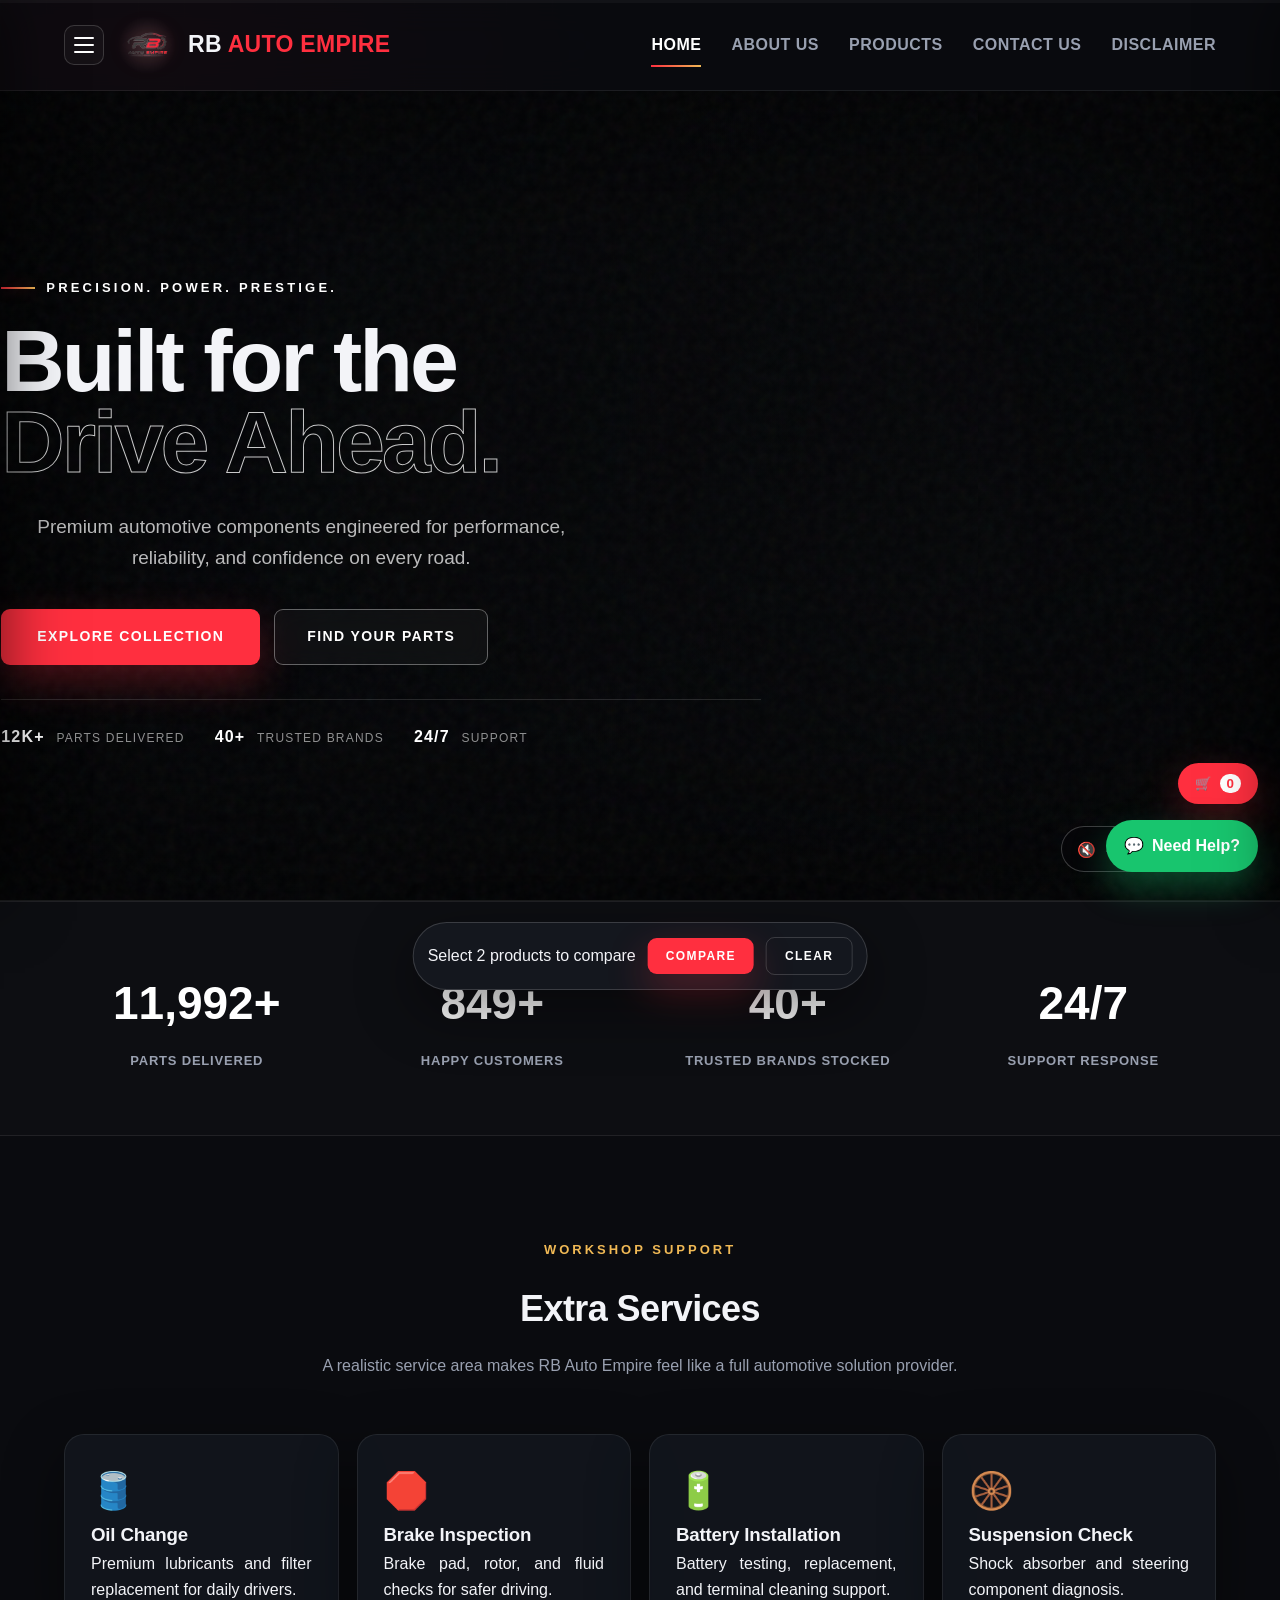
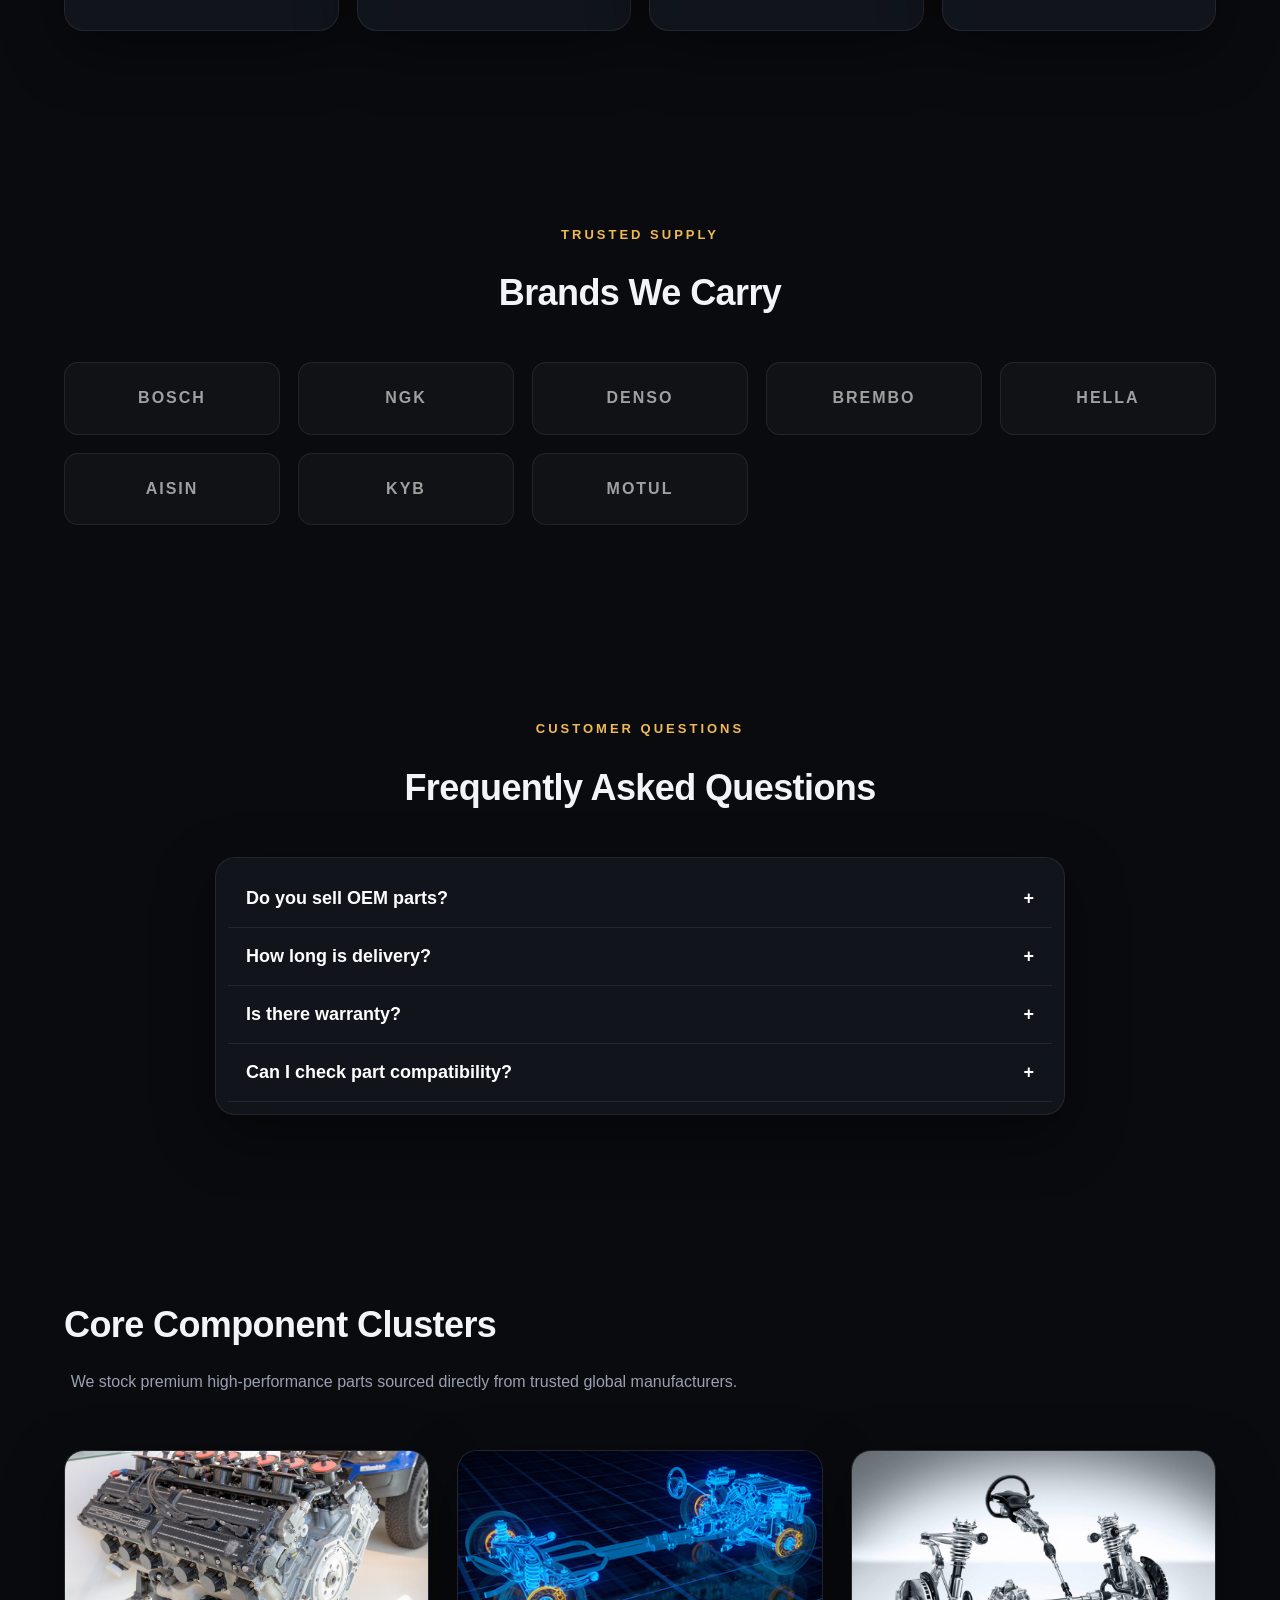
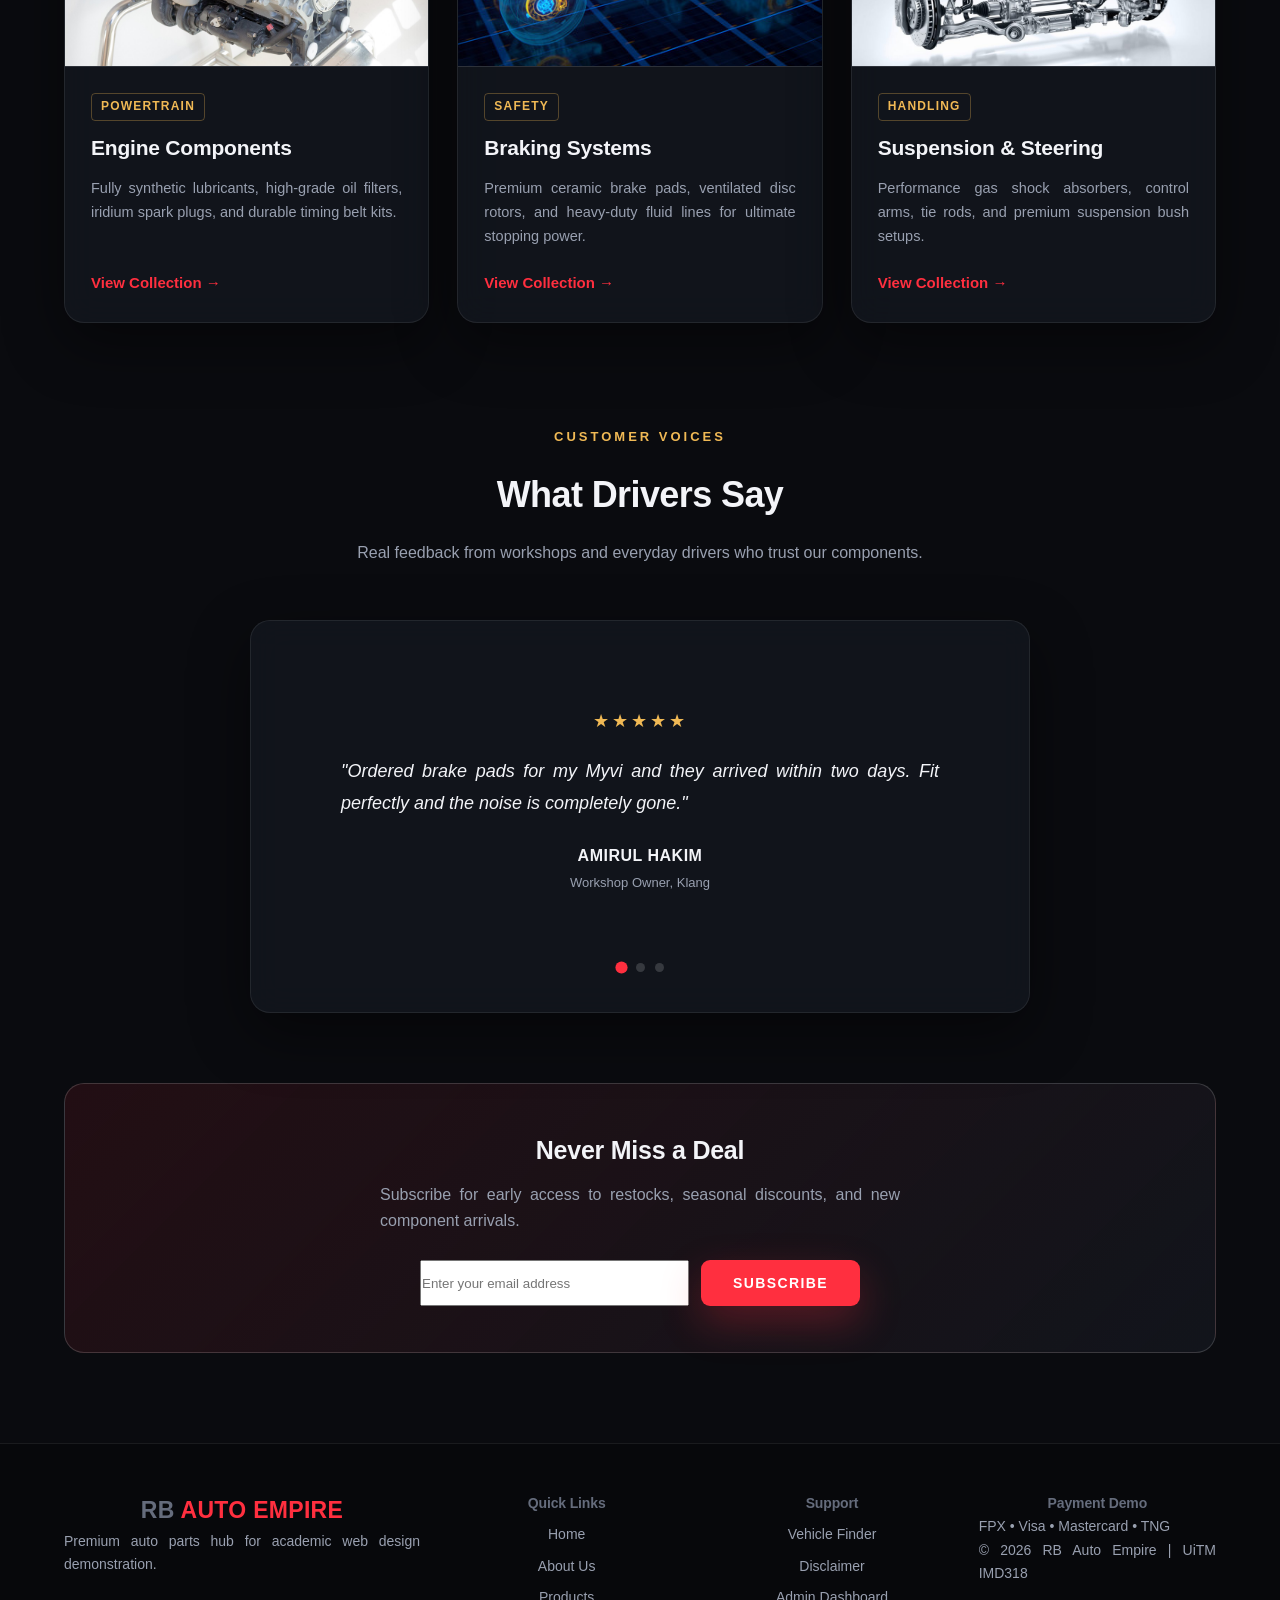
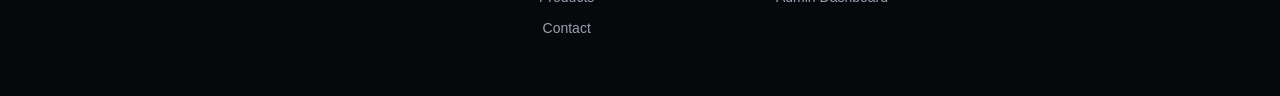
==== commit 15e14d69: "Add files via upload" ====
--- a/index.html
+++ b/index.html
@@ -1,292 +1,715 @@
+<!DOCTYPE html>
 <head>
-    <meta charset="UTF-8">
-    <meta name="viewport" content="width=device-width, initial-scale=1.0">
-    <title>RB Auto Empire | Premium Auto Parts</title>
-    <link rel="stylesheet" href="style.css">
+ <meta charset="utf-8"/>
+ <meta content="width=device-width, initial-scale=1.0" name="viewport"/>
+ <title>
+  RB Auto Empire | Premium Auto Parts
+ </title>
+ <link href="style.css" rel="stylesheet"/>
 </head>
 <body>
+ <div class="page-loader" id="pageLoader">
+  <div class="loader-mark">
+  </div>
+ </div>
+ <div class="redline-bar">
+  <span>
+  </span>
+ </div>
+ <header class="site-header">
+  <div class="container header-box">
+   <div class="left-group">
+    <button aria-expanded="false" aria-label="Open sidebar menu" class="menu-toggle" id="mobile-menu" type="button">
+     <span class="bar">
+     </span>
+     <span class="bar">
+     </span>
+     <span class="bar">
+     </span>
+    </button>
+    <a class="logo-area" href="index.html">
+     <img alt="RB Auto Empire Logo" class="company-logo-img" src="images/RB_Auto_Empire_Logo.png"/>
+     <div class="logo-text">
+      RB
+      <span>
+       AUTO EMPIRE
+      </span>
+     </div>
+    </a>
+   </div>
+   <nav aria-label="Main navigation" class="desktop-nav">
+    <ul>
+     <li>
+      <a class="active" href="index.html">
+       Home
+      </a>
+     </li>
+     <li>
+      <a href="about.html">
+       About Us
+      </a>
+     </li>
+     <li>
+      <a href="products.html">
+       Products
+      </a>
+     </li>
+     <li>
+      <a href="contact.html">
+       Contact Us
+      </a>
+     </li>
+     <li>
+      <a href="disclaimer.html">
+       Disclaimer
+      </a>
+     </li>
+    </ul>
+   </nav>
+  </div>
+ </header>
+ <nav aria-label="Sidebar navigation" class="sidebar" id="sidebar-menu">
+  <div class="sidebar-top">
+   <div class="sidebar-brand">
+    RB
+    <span>
+     AUTO EMPIRE
+    </span>
+   </div>
+   <p>
+    Premium auto parts hub
+   </p>
+  </div>
+  <ul>
+   <li>
+    <a class="active" href="index.html">
+     Home
+    </a>
+   </li>
+   <li>
+    <a href="about.html">
+     About Us
+    </a>
+   </li>
+   <li>
+    <a href="products.html">
+     Products
+    </a>
+   </li>
+   <li>
+    <a href="contact.html">
+     Contact Us
+    </a>
+   </li>
+   <li>
+    <a href="disclaimer.html">
+     Disclaimer
+    </a>
+   </li>
+  </ul>
+ </nav>
+ <div class="overlay" id="overlay">
+ </div>
+ <main>
+  <section class="hero video-hero premium-hero" id="premiumHero">
+   <video aria-label="BMW M3 cinematic background video" autoplay="" class="hero-video" id="heroVideo" loop="" muted="" playsinline="" preload="metadata">
+    <source src="videos/The BMW M3.mp4" type="video/mp4"/>
+    Your browser does not support HTML5 video.
+   </video>
+   <div aria-hidden="true" class="hero-vignette">
+   </div>
+   <div aria-hidden="true" class="hero-grain">
+   </div>
+   <div class="container premium-hero-inner">
+    <div class="hero-content premium-copy">
+     <span class="hero-kicker">
+      <i>
+      </i>
+      Precision. Power. Prestige.
+     </span>
+     <h1>
+      Built for the
+      <br/>
+      <span>
+       Drive Ahead.
+      </span>
+     </h1>
+     <p>
+      Premium automotive components engineered for performance, reliability, and confidence on every road.
+     </p>
+     <div class="hero-actions">
+      <a class="btn premium-primary" href="products.html">
+       Explore Collection
+      </a>
+      <a class="btn btn-outline premium-secondary" href="products.html#vehicleFinder">
+       Find Your Parts
+      </a>
+     </div>
+     <div aria-label="Company highlights" class="hero-proof">
+      <span>
+       <b>
+        12K+
+       </b>
+       Parts Delivered
+      </span>
+      <span>
+       <b>
+        40+
+       </b>
+       Trusted Brands
+      </span>
+      <span>
+       <b>
+        24/7
+       </b>
+       Support
+      </span>
+     </div>
+    </div>
+   </div>
+   <div aria-label="Video controls" class="hero-controls">
+    <button aria-label="Turn video sound on" aria-pressed="false" class="hero-control" id="heroSoundToggle" type="button">
+     <span aria-hidden="true" class="control-icon sound-icon">
+      🔇
+     </span>
+     <span class="control-label">
+      Sound Off
+     </span>
+    </button>
+    <button aria-label="Pause background video" aria-pressed="false" class="hero-control icon-only" id="heroPlayToggle" type="button">
+     <span aria-hidden="true" class="control-icon">
+      Ⅱ
+     </span>
+    </button>
+   </div>
+   <div class="scroll-cue premium-scroll">
+    <span>
+     Discover
+    </span>
+    <span class="chevron">
+    </span>
+   </div>
+  </section>
+  <section class="stats-section">
+   <div class="container">
+    <div class="stats-grid">
+     <div class="stat-item">
+      <div class="stat-num" data-count="12000" data-suffix="+">
+       0
+      </div>
+      <p>
+       Parts Delivered
+      </p>
+     </div>
+     <div class="stat-item">
+      <div class="stat-num" data-count="850" data-suffix="+">
+       0
+      </div>
+      <p>
+       Happy Customers
+      </p>
+     </div>
+     <div class="stat-item">
+      <div class="stat-num" data-count="40" data-suffix="+">
+       0
+      </div>
+      <p>
+       Trusted Brands Stocked
+      </p>
+     </div>
+     <div class="stat-item">
+      <div class="stat-num" data-count="24" data-suffix="/7">
+       0
+      </div>
+      <p>
+       Support Response
+      </p>
+     </div>
+    </div>
+   </div>
+  </section>
+  <section class="main-content services-section">
+   <div class="container">
+    <div class="section-heading-center">
+     <span class="eyebrow">
+      Workshop Support
+     </span>
+     <h2 class="section-title">
+      Extra Services
+     </h2>
+     <p class="section-subtitle">
+      A realistic service area makes RB Auto Empire feel like a full automotive solution provider.
+     </p>
+    </div>
+    <div class="service-grid">
+     <article class="service-card">
+      <span>
+       🛢️
+      </span>
+      <h3>
+       Oil Change
+      </h3>
+      <p>
+       Premium lubricants and filter replacement for daily drivers.
+      </p>
+     </article>
+     <article class="service-card">
+      <span>
+       🛑
+      </span>
+      <h3>
+       Brake Inspection
+      </h3>
+      <p>
+       Brake pad, rotor, and fluid checks for safer driving.
+      </p>
+     </article>
+     <article class="service-card">
+      <span>
+       🔋
+      </span>
+      <h3>
+       Battery Installation
+      </h3>
+      <p>
+       Battery testing, replacement, and terminal cleaning support.
+      </p>
+     </article>
+     <article class="service-card">
+      <span>
+       🛞
+      </span>
+      <h3>
+       Suspension Check
+      </h3>
+      <p>
+       Shock absorber and steering component diagnosis.
+      </p>
+     </article>
+    </div>
+   </div>
+  </section>
+  <section class="brand-strip main-content">
+   <div class="container">
+    <div class="section-heading-center">
+     <span class="eyebrow">
+      Trusted Supply
+     </span>
+     <h2 class="section-title">
+      Brands We Carry
+     </h2>
+    </div>
+    <div class="brand-logo-grid">
+     <span>
+      BOSCH
+     </span>
+     <span>
+      NGK
+     </span>
+     <span>
+      DENSO
+     </span>
+     <span>
+      BREMBO
+     </span>
+     <span>
+      HELLA
+     </span>
+     <span>
+      AISIN
+     </span>
+     <span>
+      KYB
+     </span>
+     <span>
+      MOTUL
+     </span>
+    </div>
+   </div>
+  </section>
+  <section class="main-content faq-section">
+   <div class="container">
+    <div class="section-heading-center">
+     <span class="eyebrow">
+      Customer Questions
+     </span>
+     <h2 class="section-title">
+      Frequently Asked Questions
+     </h2>
+    </div>
+    <div class="faq-list glass-box">
+     <button class="faq-q">
+      Do you sell OEM parts?
+      <span>
+       +
+      </span>
+     </button>
+     <div class="faq-a">
+      Yes. This academic website simulates OEM, genuine, and certified replacement auto parts.
+     </div>
+     <button class="faq-q">
+      How long is delivery?
+      <span>
+       +
+      </span>
+     </button>
+     <div class="faq-a">
+      Standard delivery is simulated as 2–5 working days within Malaysia.
+     </div>
+     <button class="faq-q">
+      Is there warranty?
+      <span>
+       +
+      </span>
+     </button>
+     <div class="faq-a">
+      Most listed products display a simulated 12-month limited warranty.
+     </div>
+     <button class="faq-q">
+      Can I check part compatibility?
+      <span>
+       +
+      </span>
+     </button>
+     <div class="faq-a">
+      Yes. Use the Vehicle Finder in the Products page to filter suitable items.
+     </div>
+    </div>
+   </div>
+  </section>
+  <section class="main-content">
+   <div class="container">
+    <h2 class="section-title">
+     Core Component Clusters
+    </h2>
+    <p class="section-subtitle">
+     We stock premium high-performance parts sourced directly from trusted global manufacturers.
+    </p>
+    <div class="grid-cards">
+     <article class="card">
+      <div class="product-img-container">
+       <img alt="Engine Parts" class="product-img" src="images/Porsche_3512_engine_rear-left_2019_Prototyp_Museum.jpg"/>
+      </div>
+      <div class="card-info">
+       <span class="card-category">
+        Powertrain
+       </span>
+       <h3>
+        Engine Components
+       </h3>
+       <p>
+        Fully synthetic lubricants, high-grade oil filters, iridium spark plugs, and durable timing belt kits.
+       </p>
+       <a class="text-link" href="products.html">
+        View Collection →
+       </a>
+      </div>
+     </article>
+     <article class="card">
+      <div class="product-img-container">
+       <img alt="Brake System" class="product-img" src="images/Braking Systmes.jpg"/>
+      </div>
+      <div class="card-info">
+       <span class="card-category">
+        Safety
+       </span>
+       <h3>
+        Braking Systems
+       </h3>
+       <p>
+        Premium ceramic brake pads, ventilated disc rotors, and heavy-duty fluid lines for ultimate stopping power.
+       </p>
+       <a class="text-link" href="products.html">
+        View Collection →
+       </a>
+      </div>
+     </article>
+     <article class="card">
+      <div class="product-img-container">
+       <img alt="Suspension Parts" class="product-img" src="images/Suspensions and Steering.jpeg"/>
+      </div>
+      <div class="card-info">
+       <span class="card-category">
+        Handling
+       </span>
+       <h3>
+        Suspension &amp; Steering
+       </h3>
+       <p>
+        Performance gas shock absorbers, control arms, tie rods, and premium suspension bush setups.
+       </p>
+       <a class="text-link" href="products.html">
+        View Collection →
+       </a>
+      </div>
+     </article>
+    </div>
+   </div>
+  </section>
+  <section class="main-content" style="padding-top: 0;">
+   <div class="container">
+    <div class="section-heading-center">
+     <span class="eyebrow">
+      Customer Voices
+     </span>
+     <h2 class="section-title">
+      What Drivers Say
+     </h2>
+     <p class="section-subtitle">
+      Real feedback from workshops and everyday drivers who trust our components.
+     </p>
+    </div>
+    <div class="testimonial-wrap glass-box">
+     <div class="testimonial-track-wrap">
+      <div class="testimonial-track">
+       <div class="testimonial-card">
+        <div class="stars">
+         ★★★★★
+        </div>
+        <p class="quote">
+         "Ordered brake pads for my Myvi and they arrived within two days. Fit perfectly and the noise is completely gone."
+        </p>
+        <div class="t-name">
+         Amirul Hakim
+        </div>
+        <div class="t-role">
+         Workshop Owner, Klang
+        </div>
+       </div>
+       <div class="testimonial-card">
+        <div class="stars">
+         ★★★★★
+        </div>
+        <p class="quote">
+         "Genuinely reliable supplier. The spark plugs and air filter combo made a noticeable difference to my Civic's throttle response."
+        </p>
+        <div class="t-name">
+         Chong Wei Liang
+        </div>
+        <div class="t-role">
+         Private Car Owner
+        </div>
+       </div>
+       <div class="testimonial-card">
+        <div class="stars">
+         ★★★★★
+        </div>
+        <p class="quote">
+         "We restock our garage's shock absorbers and radiators from RB Auto Empire every quarter. Consistent quality every single time."
+        </p>
+        <div class="t-name">
+         Siti Nabila
+        </div>
+        <div class="t-role">
+         Fleet Maintenance Manager
+        </div>
+       </div>
+      </div>
+     </div>
+     <div class="testimonial-dots">
+     </div>
+    </div>
+    <div class="newsletter-box">
+     <h3>
+      Never Miss a Deal
+     </h3>
+     <p>
+      Subscribe for early access to restocks, seasonal discounts, and new component arrivals.
+     </p>
+     <form class="newsletter-form">
+      <input placeholder="Enter your email address" required="" type="email"/>
+      <button class="btn" type="submit">
+       Subscribe
+      </button>
+     </form>
+    </div>
+   </div>
+  </section>
+ </main>
+ <footer class="mega-footer">
+  <div class="container footer-grid">
+   <div>
+    <div class="logo-text">
+     RB
+     <span>
+      AUTO EMPIRE
+     </span>
+    </div>
+    <p>
+     Premium auto parts hub for academic web design demonstration.
+    </p>
+   </div>
+   <div>
+    <h4>
+     Quick Links
+    </h4>
+    <a href="index.html">
+     Home
+    </a>
+    <a href="about.html">
+     About Us
+    </a>
+    <a href="products.html">
+     Products
+    </a>
+    <a href="contact.html">
+     Contact
+    </a>
+   </div>
+   <div>
+    <h4>
+     Support
+    </h4>
+    <a href="products.html#vehicleFinder">
+     Vehicle Finder
+    </a>
+    <a href="disclaimer.html">
+     Disclaimer
+    </a>
+    <a href="admin.html">
+     Admin Dashboard
+    </a>
+   </div>
+   <div>
+    <h4>
+     Payment Demo
+    </h4>
+    <p>
+     FPX • Visa • Mastercard • TNG
+    </p>
+    <p>
+     © 2026 RB Auto Empire | UiTM IMD318
+    </p>
+   </div>
+  </div>
+ </footer>
+ <button aria-label="Back to top" class="back-to-top" id="backToTop">
+  ↑
+ </button>
+ <button aria-label="Open shopping cart" class="cart-floating" id="cartFloating">
+  🛒
+  <span id="cartCount">
+   0
+  </span>
+ </button>
+ <a aria-label="WhatsApp RB Auto Empire" class="whatsapp-float" href="https://wa.me/60175466987?text=Hi%20RB%20Auto%20Empire%2C%20I%20want%20to%20ask%20about%20auto%20parts." target="_blank">
+  💬
+  <span>
+   Need Help?
+  </span>
+ </a>
+ <aside aria-label="Shopping cart" class="cart-drawer" id="cartDrawer">
+  <div class="cart-head">
+   <h3>
+    Your Cart
+   </h3>
+   <button id="closeCart" type="button">
+    ×
+   </button>
+  </div>
+  <div class="cart-items" id="cartItems">
+  </div>
+  <div class="cart-total">
+   <span>
+    Total
+   </span>
+   <strong id="cartTotal">
+    RM 0.00
+   </strong>
+  </div>
+  <button class="btn full-btn" id="checkoutCartBtn">
+   Proceed Checkout
+  </button>
+ </aside>
+ <div class="quick-view-modal" id="quickViewModal">
+  <div class="quick-view-card">
+   <button class="quick-close" id="quickClose" type="button">
+    ×
+   </button>
+   <div class="quick-img-wrap">
+    <img alt="Product preview" id="quickImg" src=""/>
+   </div>
+   <div class="quick-info">
+    <span class="card-category" id="quickCategory">
+     Component
+    </span>
+    <h2 id="quickTitle">
+     Product
+    </h2>
+    <div class="rating-line">
+     ★★★★★
+     <span id="quickReviews">
+      4.8 (120 Reviews)
+     </span>
+    </div>
+    <p id="quickDesc">
+     Premium automotive component with quality assurance.
+    </p>
+    <ul class="quick-specs">
+     <li>
+      <b>
+       Compatibility:
+      </b>
+      Selected Malaysian vehicles
+     </li>
+     <li>
+      <b>
+       Warranty:
+      </b>
+      12 months limited warranty
+     </li>
+     <li>
+      <b>
+       Stock:
+      </b>
+      <span class="stock in">
+       In Stock
+      </span>
+     </li>
+    </ul>
+    <div class="quick-price" id="quickPrice">
+     RM 0.00
+    </div>
+    <div class="quick-actions">
+     <button class="btn" id="quickAddCart">
+      Add to Cart
+     </button>
+     <button class="btn btn-outline" id="quickBuyNow">
+      Buy Now
+     </button>
+    </div>
+   </div>
+  </div>
+ </div>
+ <div class="compare-bar" id="compareBar">
+  <span id="compareText">
+   Select 2 products to compare
+  </span>
+  <button class="btn small-btn" id="compareNow" type="button">
+   Compare
+  </button>
+  <button class="btn btn-outline small-btn" id="clearCompare" type="button">
+   Clear
+  </button>
+ </div>
+ <div class="quick-view-modal" id="compareModal">
+  <div class="quick-view-card compare-card">
+   <button class="quick-close" id="compareClose" type="button">
+    ×
+   </button>
+   <div class="quick-info full-width">
+    <span class="eyebrow">
+     Smart Comparison
+    </span>
+    <h2>
+     Product Comparison
+    </h2>
+    <div id="compareTableWrap">
+    </div>
+   </div>
+  </div>
+ </div>
+ <script src="script.js">
+ </script>
+</body>
 
-<div class="page-loader" id="pageLoader"><div class="loader-mark"></div></div>
-<div class="redline-bar"><span></span></div>
-
-<header class="site-header">
-    <div class="container header-box">
-        <div class="left-group">
-            <button class="menu-toggle" id="mobile-menu" aria-label="Open sidebar menu" aria-expanded="false" type="button">
-                <span class="bar"></span>
-                <span class="bar"></span>
-                <span class="bar"></span>
-            </button>
-
-            <a href="index.html" class="logo-area">
-                <img src="images/RB_Auto_Empire_Logo.png" alt="RB Auto Empire Logo" class="company-logo-img">
-                <div class="logo-text">RB <span>AUTO EMPIRE</span></div>
-            </a>
-        </div>
-
-        <nav class="desktop-nav" aria-label="Main navigation">
-            <ul>
-                <li><a href="index.html" class="active">Home</a></li>
-                <li><a href="about.html">About Us</a></li>
-                <li><a href="products.html">Products</a></li>
-                <li><a href="contact.html">Contact Us</a></li>
-                <li><a href="disclaimer.html">Disclaimer</a></li>
-            </ul>
-        </nav>
-    </div>
-</header>
-
-<nav class="sidebar" id="sidebar-menu" aria-label="Sidebar navigation">
-    <div class="sidebar-top">
-        <div class="sidebar-brand">RB <span>AUTO EMPIRE</span></div>
-        <p>Premium auto parts hub</p>
-    </div>
-    <ul>
-            <li><a href="index.html" class="active">Home</a></li>
-            <li><a href="about.html">About Us</a></li>
-            <li><a href="products.html">Products</a></li>
-            <li><a href="contact.html">Contact Us</a></li>
-            <li><a href="disclaimer.html">Disclaimer</a></li>
-    </ul>
-</nav>
-<div class="overlay" id="overlay"></div>
-
-<main>
-    <section class="hero video-hero">
-        <video class="hero-video" autoplay muted loop playsinline poster="https://images.unsplash.com/photo-1617788138017-80ad40651399?q=80&w=1920">
-            <source src="https://cdn.coverr.co/videos/coverr-car-engine-9715/1080p.mp4" type="video/mp4">
-        </video>
-        <div class="container">
-            <div class="hero-content">
-                <h1>Genuine Parts.<br>Maximum Performance.</h1>
-                <p>We supply premium automotive spare parts and mechanical components to keep your drive smooth, reliable, and safe on the road.</p>
-                <div class="hero-actions"><a href="products.html" class="btn">Explore & Buy Online</a><a href="products.html#vehicleFinder" class="btn btn-outline">Find Parts By Vehicle</a></div>
-            </div>
-        </div>
-        <div class="scroll-cue"><span>Scroll</span><span class="chevron"></span></div>
-    </section>
-
-    <section class="stats-section">
-        <div class="container">
-            <div class="stats-grid">
-                <div class="stat-item">
-                    <div class="stat-num" data-count="12000" data-suffix="+">0</div>
-                    <p>Parts Delivered</p>
-                </div>
-                <div class="stat-item">
-                    <div class="stat-num" data-count="850" data-suffix="+">0</div>
-                    <p>Happy Customers</p>
-                </div>
-                <div class="stat-item">
-                    <div class="stat-num" data-count="40" data-suffix="+">0</div>
-                    <p>Trusted Brands Stocked</p>
-                </div>
-                <div class="stat-item">
-                    <div class="stat-num" data-count="24" data-suffix="/7">0</div>
-                    <p>Support Response</p>
-                </div>
-            </div>
-        </div>
-    </section>
-
-
-
-    <section class="main-content services-section">
-        <div class="container">
-            <div class="section-heading-center">
-                <span class="eyebrow">Workshop Support</span>
-                <h2 class="section-title">Extra Services</h2>
-                <p class="section-subtitle">A realistic service area makes RB Auto Empire feel like a full automotive solution provider.</p>
-            </div>
-            <div class="service-grid">
-                <article class="service-card"><span>🛢️</span><h3>Oil Change</h3><p>Premium lubricants and filter replacement for daily drivers.</p></article>
-                <article class="service-card"><span>🛑</span><h3>Brake Inspection</h3><p>Brake pad, rotor, and fluid checks for safer driving.</p></article>
-                <article class="service-card"><span>🔋</span><h3>Battery Installation</h3><p>Battery testing, replacement, and terminal cleaning support.</p></article>
-                <article class="service-card"><span>🛞</span><h3>Suspension Check</h3><p>Shock absorber and steering component diagnosis.</p></article>
-            </div>
-        </div>
-    </section>
-
-    <section class="brand-strip main-content">
-        <div class="container">
-            <div class="section-heading-center">
-                <span class="eyebrow">Trusted Supply</span>
-                <h2 class="section-title">Brands We Carry</h2>
-            </div>
-            <div class="brand-logo-grid">
-                <span>BOSCH</span><span>NGK</span><span>DENSO</span><span>BREMBO</span><span>HELLA</span><span>AISIN</span><span>KYB</span><span>MOTUL</span>
-            </div>
-        </div>
-    </section>
-
-    <section class="main-content faq-section">
-        <div class="container">
-            <div class="section-heading-center">
-                <span class="eyebrow">Customer Questions</span>
-                <h2 class="section-title">Frequently Asked Questions</h2>
-            </div>
-            <div class="faq-list glass-box">
-                <button class="faq-q">Do you sell OEM parts?<span>+</span></button><div class="faq-a">Yes. This academic website simulates OEM, genuine, and certified replacement auto parts.</div>
-                <button class="faq-q">How long is delivery?<span>+</span></button><div class="faq-a">Standard delivery is simulated as 2–5 working days within Malaysia.</div>
-                <button class="faq-q">Is there warranty?<span>+</span></button><div class="faq-a">Most listed products display a simulated 12-month limited warranty.</div>
-                <button class="faq-q">Can I check part compatibility?<span>+</span></button><div class="faq-a">Yes. Use the Vehicle Finder in the Products page to filter suitable items.</div>
-            </div>
-        </div>
-    </section>
-
-    <section class="main-content">
-        <div class="container">
-            <h2 class="section-title">Core Component Clusters</h2>
-            <p class="section-subtitle">We stock premium high-performance parts sourced directly from trusted global manufacturers.</p>
-            
-            <div class="grid-cards">
-                <article class="card">
-                    <div class="product-img-container">
-                        <img src="images/Porsche_3512_engine_rear-left_2019_Prototyp_Museum.jpg" alt="Engine Parts" class="product-img">
-                    </div>
-                    <div class="card-info">
-                        <span class="card-category">Powertrain</span>
-                        <h3>Engine Components</h3>
-                        <p>Fully synthetic lubricants, high-grade oil filters, iridium spark plugs, and durable timing belt kits.</p>
-                        <a href="products.html" class="text-link">View Collection &rarr;</a>
-                    </div>
-                </article>
-
-                <article class="card">
-                    <div class="product-img-container">
-                        <img src="images/Braking Systmes.jpg" alt="Brake System" class="product-img">
-                    </div>
-                    <div class="card-info">
-                        <span class="card-category">Safety</span>
-                        <h3>Braking Systems</h3>
-                        <p>Premium ceramic brake pads, ventilated disc rotors, and heavy-duty fluid lines for ultimate stopping power.</p>
-                        <a href="products.html" class="text-link">View Collection &rarr;</a>
-                    </div>
-                </article>
-
-                <article class="card">
-                    <div class="product-img-container">
-                        <img src="images/Suspensions and Steering.jpeg" alt="Suspension Parts" class="product-img">
-                    </div>
-                    <div class="card-info">
-                        <span class="card-category">Handling</span>
-                        <h3>Suspension & Steering</h3>
-                        <p>Performance gas shock absorbers, control arms, tie rods, and premium suspension bush setups.</p>
-                        <a href="products.html" class="text-link">View Collection &rarr;</a>
-                    </div>
-                </article>
-            </div>
-        </div>
-    </section>
-
-    <section class="main-content" style="padding-top: 0;">
-        <div class="container">
-            <div class="section-heading-center">
-                <span class="eyebrow">Customer Voices</span>
-                <h2 class="section-title">What Drivers Say</h2>
-                <p class="section-subtitle">Real feedback from workshops and everyday drivers who trust our components.</p>
-            </div>
-
-            <div class="testimonial-wrap glass-box">
-                <div class="testimonial-track-wrap">
-                    <div class="testimonial-track">
-                        <div class="testimonial-card">
-                            <div class="stars">★★★★★</div>
-                            <p class="quote">"Ordered brake pads for my Myvi and they arrived within two days. Fit perfectly and the noise is completely gone."</p>
-                            <div class="t-name">Amirul Hakim</div>
-                            <div class="t-role">Workshop Owner, Klang</div>
-                        </div>
-                        <div class="testimonial-card">
-                            <div class="stars">★★★★★</div>
-                            <p class="quote">"Genuinely reliable supplier. The spark plugs and air filter combo made a noticeable difference to my Civic's throttle response."</p>
-                            <div class="t-name">Chong Wei Liang</div>
-                            <div class="t-role">Private Car Owner</div>
-                        </div>
-                        <div class="testimonial-card">
-                            <div class="stars">★★★★★</div>
-                            <p class="quote">"We restock our garage's shock absorbers and radiators from RB Auto Empire every quarter. Consistent quality every single time."</p>
-                            <div class="t-name">Siti Nabila</div>
-                            <div class="t-role">Fleet Maintenance Manager</div>
-                        </div>
-                    </div>
-                </div>
-                <div class="testimonial-dots"></div>
-            </div>
-
-            <div class="newsletter-box">
-                <h3>Never Miss a Deal</h3>
-                <p>Subscribe for early access to restocks, seasonal discounts, and new component arrivals.</p>
-                <form class="newsletter-form">
-                    <input type="email" placeholder="Enter your email address" required>
-                    <button type="submit" class="btn">Subscribe</button>
-                </form>
-            </div>
-        </div>
-    </section>
-</main>
-
-<footer class="mega-footer">
-    <div class="container footer-grid">
-        <div><div class="logo-text">RB <span>AUTO EMPIRE</span></div><p>Premium auto parts hub for academic web design demonstration.</p></div>
-        <div><h4>Quick Links</h4><a href="index.html">Home</a><a href="about.html">About Us</a><a href="products.html">Products</a><a href="contact.html">Contact</a></div>
-        <div><h4>Support</h4><a href="products.html#vehicleFinder">Vehicle Finder</a><a href="disclaimer.html">Disclaimer</a><a href="admin.html">Admin Dashboard</a></div>
-        <div><h4>Payment Demo</h4><p>FPX • Visa • Mastercard • TNG</p><p>&copy; 2026 RB Auto Empire | UiTM IMD318</p></div>
-    </div>
-</footer>
-
-<button class="back-to-top" id="backToTop" aria-label="Back to top">↑</button>
-
-<button class="cart-floating" id="cartFloating" aria-label="Open shopping cart">🛒 <span id="cartCount">0</span></button>
-<a class="whatsapp-float" href="https://wa.me/60175466987?text=Hi%20RB%20Auto%20Empire%2C%20I%20want%20to%20ask%20about%20auto%20parts." target="_blank" aria-label="WhatsApp RB Auto Empire">💬<span>Need Help?</span></a>
-
-<aside class="cart-drawer" id="cartDrawer" aria-label="Shopping cart">
-    <div class="cart-head"><h3>Your Cart</h3><button type="button" id="closeCart">&times;</button></div>
-    <div id="cartItems" class="cart-items"></div>
-    <div class="cart-total"><span>Total</span><strong id="cartTotal">RM 0.00</strong></div>
-    <button class="btn full-btn" id="checkoutCartBtn">Proceed Checkout</button>
-</aside>
-
-<div class="quick-view-modal" id="quickViewModal">
-    <div class="quick-view-card">
-        <button type="button" class="quick-close" id="quickClose">&times;</button>
-        <div class="quick-img-wrap"><img id="quickImg" src="" alt="Product preview"></div>
-        <div class="quick-info">
-            <span class="card-category" id="quickCategory">Component</span>
-            <h2 id="quickTitle">Product</h2>
-            <div class="rating-line">★★★★★ <span id="quickReviews">4.8 (120 Reviews)</span></div>
-            <p id="quickDesc">Premium automotive component with quality assurance.</p>
-            <ul class="quick-specs">
-                <li><b>Compatibility:</b> Selected Malaysian vehicles</li>
-                <li><b>Warranty:</b> 12 months limited warranty</li>
-                <li><b>Stock:</b> <span class="stock in">In Stock</span></li>
-            </ul>
-            <div class="quick-price" id="quickPrice">RM 0.00</div>
-            <div class="quick-actions">
-                <button class="btn" id="quickAddCart">Add to Cart</button>
-                <button class="btn btn-outline" id="quickBuyNow">Buy Now</button>
-            </div>
-        </div>
-    </div>
-</div>
-
-<div class="compare-bar" id="compareBar">
-    <span id="compareText">Select 2 products to compare</span>
-    <button type="button" class="btn small-btn" id="compareNow">Compare</button>
-    <button type="button" class="btn btn-outline small-btn" id="clearCompare">Clear</button>
-</div>
-
-<div class="quick-view-modal" id="compareModal">
-    <div class="quick-view-card compare-card">
-        <button type="button" class="quick-close" id="compareClose">&times;</button>
-        <div class="quick-info full-width">
-            <span class="eyebrow">Smart Comparison</span>
-            <h2>Product Comparison</h2>
-            <div id="compareTableWrap"></div>
-        </div>
-    </div>
-</div>
-
-<script src="script.js"></script>
-
-</body>
-</html>
--- a/style.css
+++ b/style.css
@@ -31,7 +31,10 @@
 }
 
 @media (prefers-reduced-motion: reduce) {
-    *, *::before, *::after {
+
+    *,
+    *::before,
+    *::after {
         animation-duration: .001ms !important;
         animation-iteration-count: 1 !important;
         transition-duration: .001ms !important;
@@ -39,9 +42,15 @@
     }
 }
 
-* { margin: 0; padding: 0; box-sizing: border-box; }
-
-html { scroll-behavior: smooth; }
+* {
+    margin: 0;
+    padding: 0;
+    box-sizing: border-box;
+}
+
+html {
+    scroll-behavior: smooth;
+}
 
 body {
     font-family: 'Inter', -apple-system, Helvetica, Arial, sans-serif;
@@ -56,7 +65,7 @@
     background-attachment: fixed;
 }
 
- /* faint schematic grid — reads as blueprint / spec-sheet, not decoration */
+/* faint schematic grid — reads as blueprint / spec-sheet, not decoration */
 body::after {
     content: "";
     position: fixed;
@@ -86,31 +95,64 @@
     transition: left .5s ease-out, top .5s ease-out;
 }
 
-h1, h2, h3, h4, .logo-text, .sidebar-brand {
+h1,
+h2,
+h3,
+h4,
+.logo-text,
+.sidebar-brand {
     font-family: 'Rajdhani', 'Inter', sans-serif;
     letter-spacing: -.01em;
 }
 
-.container { width: 90%; max-width: 1200px; margin: auto; }
-
-img { max-width: 100%; display: block; }
-
-main { min-height: 70vh; }
-
-::selection { background: var(--redline); color: #fff; }
-
-::-webkit-scrollbar { width: 9px; }
-::-webkit-scrollbar-track { background: var(--ink); }
-::-webkit-scrollbar-thumb { background: var(--panel-2); border-radius: 20px; border: 2px solid var(--ink); }
-::-webkit-scrollbar-thumb:hover { background: var(--redline-deep); }
-
-a { color: inherit; }
+.container {
+    width: 90%;
+    max-width: 1200px;
+    margin: auto;
+}
+
+img {
+    max-width: 100%;
+    display: block;
+}
+
+main {
+    min-height: 70vh;
+}
+
+::selection {
+    background: var(--redline);
+    color: #fff;
+}
+
+::-webkit-scrollbar {
+    width: 9px;
+}
+
+::-webkit-scrollbar-track {
+    background: var(--ink);
+}
+
+::-webkit-scrollbar-thumb {
+    background: var(--panel-2);
+    border-radius: 20px;
+    border: 2px solid var(--ink);
+}
+
+::-webkit-scrollbar-thumb:hover {
+    background: var(--redline-deep);
+}
+
+a {
+    color: inherit;
+}
 
 /* Redline bar — signature element. A thin animated gauge that tracks 
 scroll progress, echoing a tachometer needle sweep across every page. */
 .redline-bar {
     position: fixed;
-    top: 0; left: 0;
+    top: 0;
+    left: 0;
     width: 100%;
     height: 3px;
     z-index: 1200;
@@ -144,9 +186,18 @@
     box-shadow: 0 10px 34px rgba(0, 0, 0, .4);
 }
 
-.header-box { display: flex; align-items: center; gap: 18px; }
-
-.left-group { display: flex; align-items: center; gap: 14px; flex-shrink: 0; }
+.header-box {
+    display: flex;
+    align-items: center;
+    gap: 18px;
+}
+
+.left-group {
+    display: flex;
+    align-items: center;
+    gap: 14px;
+    flex-shrink: 0;
+}
 
 .logo-area {
     display: flex;
@@ -179,7 +230,10 @@
     text-transform: uppercase;
 }
 
-.logo-text span, .sidebar-brand span { color: var(--redline); }
+.logo-text span,
+.sidebar-brand span {
+    color: var(--redline);
+}
 
 .menu-toggle {
     display: flex;
@@ -198,7 +252,10 @@
     transition: background var(--fast), border-color var(--fast);
 }
 
-.menu-toggle:hover { background: rgba(255, 47, 63, .12); border-color: var(--redline); }
+.menu-toggle:hover {
+    background: rgba(255, 47, 63, .12);
+    border-color: var(--redline);
+}
 
 .bar {
     display: block;
@@ -209,13 +266,30 @@
     transition: transform var(--fast), opacity var(--fast), background var(--fast);
 }
 
-.menu-toggle.is-active .bar:nth-child(1) { transform: translateY(7px) rotate(45deg); background: var(--redline); }
-.menu-toggle.is-active .bar:nth-child(2) { opacity: 0; }
-.menu-toggle.is-active .bar:nth-child(3) { transform: translateY(-7px) rotate(-45deg); background: var(--redline); }
-
-.desktop-nav { margin-left: auto; }
-
-.desktop-nav ul { list-style: none; display: flex; align-items: center; gap: 30px; }
+.menu-toggle.is-active .bar:nth-child(1) {
+    transform: translateY(7px) rotate(45deg);
+    background: var(--redline);
+}
+
+.menu-toggle.is-active .bar:nth-child(2) {
+    opacity: 0;
+}
+
+.menu-toggle.is-active .bar:nth-child(3) {
+    transform: translateY(-7px) rotate(-45deg);
+    background: var(--redline);
+}
+
+.desktop-nav {
+    margin-left: auto;
+}
+
+.desktop-nav ul {
+    list-style: none;
+    display: flex;
+    align-items: center;
+    gap: 30px;
+}
 
 .desktop-nav a {
     position: relative;
@@ -242,8 +316,15 @@
     transition: width var(--fast);
 }
 
-.desktop-nav a:hover, .desktop-nav a.active { color: #fff; }
-.desktop-nav a:hover::after, .desktop-nav a.active::after { width: 100%; }
+.desktop-nav a:hover,
+.desktop-nav a.active {
+    color: #fff;
+}
+
+.desktop-nav a:hover::after,
+.desktop-nav a.active::after {
+    width: 100%;
+}
 
 /* Sidebar */
 .sidebar {
@@ -260,15 +341,35 @@
     transition: left .45s var(--ease);
 }
 
-.sidebar.active { left: 0; }
-
-.sidebar-top { padding-bottom: 22px; margin-bottom: 20px; border-bottom: 1px solid var(--line); }
-
-.sidebar-brand { font-size: 22px; font-weight: 700; letter-spacing: .5px; text-transform: uppercase; }
-
-.sidebar-top p { color: var(--text-dim); font-size: 13px; margin-top: 4px; }
-
-.sidebar ul { list-style: none; display: flex; flex-direction: column; gap: 14px; }
+.sidebar.active {
+    left: 0;
+}
+
+.sidebar-top {
+    padding-bottom: 22px;
+    margin-bottom: 20px;
+    border-bottom: 1px solid var(--line);
+}
+
+.sidebar-brand {
+    font-size: 22px;
+    font-weight: 700;
+    letter-spacing: .5px;
+    text-transform: uppercase;
+}
+
+.sidebar-top p {
+    color: var(--text-dim);
+    font-size: 13px;
+    margin-top: 4px;
+}
+
+.sidebar ul {
+    list-style: none;
+    display: flex;
+    flex-direction: column;
+    gap: 14px;
+}
 
 .sidebar a {
     display: block;
@@ -284,7 +385,12 @@
     transition: color var(--fast), padding-left var(--fast), border-color var(--fast);
 }
 
-.sidebar a:hover, .sidebar a.active { color: var(--redline); padding-left: 12px; border-color: var(--redline-glow); }
+.sidebar a:hover,
+.sidebar a.active {
+    color: var(--redline);
+    padding-left: 12px;
+    border-color: var(--redline-glow);
+}
 
 .overlay {
     position: fixed;
@@ -297,10 +403,14 @@
     transition: opacity var(--med), visibility var(--med);
 }
 
-.overlay.active { opacity: 1; visibility: visible; }
+.overlay.active {
+    opacity: 1;
+    visibility: visible;
+}
 
 /* Hero */
-.hero, .page-hero {
+.hero,
+.page-hero {
     position: relative;
     overflow: hidden;
     border-bottom: 1px solid var(--line);
@@ -316,9 +426,12 @@
     padding: 130px 0 100px;
 }
 
-.compact-hero { padding: 100px 0; }
-
-.hero-content, .page-hero .container {
+.compact-hero {
+    padding: 100px 0;
+}
+
+.hero-content,
+.page-hero .container {
     position: relative;
     z-index: 2;
     max-width: 740px;
@@ -326,7 +439,10 @@
 
 /* corner-bracket frame — HUD / instrument-panel motif reused across 
 hero and cards as the page's signature detail */
-.hero-content { padding-left: 26px; border-left: 2px solid var(--redline); }
+.hero-content {
+    padding-left: 26px;
+    border-left: 2px solid var(--redline);
+}
 
 .eyebrow {
     display: inline-flex;
@@ -341,9 +457,15 @@
     margin-bottom: 18px;
 }
 
-.eyebrow::before { content: ""; width: 24px; height: 2px; background: var(--redline); }
-
-.hero h1, .page-hero h1 {
+.eyebrow::before {
+    content: "";
+    width: 24px;
+    height: 2px;
+    background: var(--redline);
+}
+
+.hero h1,
+.page-hero h1 {
     font-size: 58px;
     line-height: 1.05;
     margin-bottom: 22px;
@@ -353,9 +475,12 @@
     animation: riseIn .8s var(--ease) .1s forwards;
 }
 
-.page-hero h1 { font-size: 44px; }
-
-.hero p, .page-hero p {
+.page-hero h1 {
+    font-size: 44px;
+}
+
+.hero p,
+.page-hero p {
     font-size: 18px;
     margin-bottom: 36px;
     color: var(--text-dim);
@@ -364,7 +489,10 @@
     animation: riseIn .8s var(--ease) .28s forwards;
 }
 
-.hero .btn { opacity: 0; animation: riseIn .8s var(--ease) .44s forwards; }
+.hero .btn {
+    opacity: 0;
+    animation: riseIn .8s var(--ease) .44s forwards;
+}
 
 /* Buttons */
 .btn {
@@ -392,21 +520,46 @@
 .btn::before {
     content: "";
     position: absolute;
-    top: 0; left: -120%;
-    width: 100%; height: 100%;
+    top: 0;
+    left: -120%;
+    width: 100%;
+    height: 100%;
     background: linear-gradient(120deg, transparent, rgba(255, 255, 255, .4), transparent);
     transition: left .7s ease;
 }
 
-.btn:hover { background: var(--redline-deep); transform: translateY(-3px); box-shadow: 0 22px 46px var(--redline-glow); }
-.btn:hover::before { left: 120%; }
-.btn:active { transform: translateY(-1px); }
-
-.btn-outline { background: transparent; border: 1px solid var(--line-strong); box-shadow: none; }
-.btn-outline:hover { background: rgba(255, 255, 255, .06); }
-
-.small-btn { padding: 11px 18px; font-size: 12px; }
-.full-btn { width: 100%; }
+.btn:hover {
+    background: var(--redline-deep);
+    transform: translateY(-3px);
+    box-shadow: 0 22px 46px var(--redline-glow);
+}
+
+.btn:hover::before {
+    left: 120%;
+}
+
+.btn:active {
+    transform: translateY(-1px);
+}
+
+.btn-outline {
+    background: transparent;
+    border: 1px solid var(--line-strong);
+    box-shadow: none;
+}
+
+.btn-outline:hover {
+    background: rgba(255, 255, 255, .06);
+}
+
+.small-btn {
+    padding: 11px 18px;
+    font-size: 12px;
+}
+
+.full-btn {
+    width: 100%;
+}
 
 .text-link {
     color: var(--redline);
@@ -420,10 +573,15 @@
     transition: gap var(--fast), color var(--fast);
 }
 
-.text-link:hover { gap: 10px; color: var(--brass); }
+.text-link:hover {
+    gap: 10px;
+    color: var(--brass);
+}
 
 /* Sections & cards */
-section.main-content { padding: 90px 0; }
+section.main-content {
+    padding: 90px 0;
+}
 
 .section-title {
     font-size: 36px;
@@ -432,21 +590,49 @@
     letter-spacing: -.6px;
 }
 
-.section-subtitle { color: var(--text-dim); margin-bottom: 54px; font-size: 16px; max-width: 680px; }
-
-.section-heading-center { text-align: center; margin: 10px auto 40px; }
-.section-heading-center .section-subtitle { margin-left: auto; margin-right: auto; }
-.section-heading-center .eyebrow { justify-content: center; }
-.section-heading-center .eyebrow::before { display: none; }
-
-.grid-cards { display: grid; grid-template-columns: repeat(auto-fit, minmax(280px, 1fr)); gap: 28px; }
-
-.card, .glass-box, .showcase-box, .contact-form, .contact-info, .submission-box {
+.section-subtitle {
+    color: var(--text-dim);
+    margin-bottom: 54px;
+    font-size: 16px;
+    max-width: 680px;
+}
+
+.section-heading-center {
+    text-align: center;
+    margin: 10px auto 40px;
+}
+
+.section-heading-center .section-subtitle {
+    margin-left: auto;
+    margin-right: auto;
+}
+
+.section-heading-center .eyebrow {
+    justify-content: center;
+}
+
+.section-heading-center .eyebrow::before {
+    display: none;
+}
+
+.grid-cards {
+    display: grid;
+    grid-template-columns: repeat(auto-fit, minmax(280px, 1fr));
+    gap: 28px;
+}
+
+.card,
+.glass-box,
+.showcase-box,
+.contact-form,
+.contact-info,
+.submission-box {
     background: var(--panel-glass);
     backdrop-filter: blur(16px);
     border: 1px solid var(--line);
     border-radius: var(--radius-lg);
     box-shadow: var(--shadow-soft);
+    min-width: 0;
 }
 
 .card {
@@ -460,10 +646,12 @@
 
 /* instrument-cluster corner brackets — the page's signature detail, 
 dormant until hover, like a HUD locking onto the part */
-.card::before, .card::after {
+.card::before,
+.card::after {
     content: "";
     position: absolute;
-    width: 22px; height: 22px;
+    width: 22px;
+    height: 22px;
     border: 2px solid var(--redline);
     z-index: 3;
     opacity: 0;
@@ -471,10 +659,24 @@
     pointer-events: none;
 }
 
-.card::before { top: 10px; left: 10px; border-right: none; border-bottom: none; }
-.card::after { bottom: 10px; right: 10px; border-left: none; border-top: none; }
-
-.card:hover::before, .card:hover::after { opacity: 1; }
+.card::before {
+    top: 10px;
+    left: 10px;
+    border-right: none;
+    border-bottom: none;
+}
+
+.card::after {
+    bottom: 10px;
+    right: 10px;
+    border-left: none;
+    border-top: none;
+}
+
+.card:hover::before,
+.card:hover::after {
+    opacity: 1;
+}
 
 .card:hover {
     transform: translateY(-10px);
@@ -491,10 +693,23 @@
     border-bottom: 1px solid var(--line);
 }
 
-.product-img { width: 100%; height: 100%; object-fit: cover; transition: transform .7s var(--ease); }
-.card:hover .product-img { transform: scale(1.1); }
-
-.card-info { padding: 26px; flex-grow: 1; display: flex; flex-direction: column; }
+.product-img {
+    width: 100%;
+    height: 100%;
+    object-fit: cover;
+    transition: transform .7s var(--ease);
+}
+
+.card:hover .product-img {
+    transform: scale(1.1);
+}
+
+.card-info {
+    padding: 26px;
+    flex-grow: 1;
+    display: flex;
+    flex-direction: column;
+}
 
 .card-category {
     display: inline-flex;
@@ -511,9 +726,18 @@
     border-radius: 4px;
 }
 
-.card h3 { font-size: 21px; margin-bottom: 12px; font-weight: 600; }
-
-.card p { color: var(--text-dim); font-size: 14.5px; margin-bottom: 22px; flex-grow: 1; }
+.card h3 {
+    font-size: 21px;
+    margin-bottom: 12px;
+    font-weight: 600;
+}
+
+.card p {
+    color: var(--text-dim);
+    font-size: 14.5px;
+    margin-bottom: 22px;
+    flex-grow: 1;
+}
 
 .price-row {
     display: flex;
@@ -535,14 +759,32 @@
 }
 
 /* About / org chart */
-.about-grid { display: grid; grid-template-columns: 1fr 1fr; gap: 46px; align-items: start; }
-
-.about-text, .glass-box, .showcase-box { padding: 40px; }
-
-.about-text p, .showcase-box p { color: var(--text-dim); margin-bottom: 18px; }
-
-.vimi-item { margin-bottom: 28px; }
-.vimi-item:last-child { margin-bottom: 0; }
+.about-grid {
+    display: grid;
+    grid-template-columns: 1fr 1fr;
+    gap: 46px;
+    align-items: start;
+}
+
+.about-text,
+.glass-box,
+.showcase-box {
+    padding: 40px;
+}
+
+.about-text p,
+.showcase-box p {
+    color: var(--text-dim);
+    margin-bottom: 18px;
+}
+
+.vimi-item {
+    margin-bottom: 28px;
+}
+
+.vimi-item:last-child {
+    margin-bottom: 0;
+}
 
 .vimi-item h3 {
     color: var(--redline);
@@ -554,26 +796,59 @@
     gap: 10px;
 }
 
-.vimi-item h3::before { content: ""; width: 16px; height: 2px; background: var(--brass); flex-shrink: 0; }
-
-.aesthetic-org { position: relative; margin: 20px auto 40px; }
-
-.org-chart-container { display: flex; flex-direction: column; align-items: center; }
-
-.org-row { display: flex; justify-content: center; width: 100%; }
-
-.org-connector-main { width: 2px; height: 46px; background: linear-gradient(var(--redline), var(--line)); margin: 12px 0; position: relative; }
+.vimi-item h3::before {
+    content: "";
+    width: 16px;
+    height: 2px;
+    background: var(--brass);
+    flex-shrink: 0;
+}
+
+.aesthetic-org {
+    position: relative;
+    margin: 20px auto 40px;
+}
+
+.org-chart-container {
+    display: flex;
+    flex-direction: column;
+    align-items: center;
+}
+
+.org-row {
+    display: flex;
+    justify-content: center;
+    width: 100%;
+}
+
+.org-connector-main {
+    width: 2px;
+    height: 46px;
+    background: linear-gradient(var(--redline), var(--line));
+    margin: 12px 0;
+    position: relative;
+}
 
 .org-connector-main::after {
     content: "";
     position: absolute;
-    left: 50%; bottom: -1px;
+    left: 50%;
+    bottom: -1px;
     transform: translateX(-50%);
-    width: 74vw; max-width: 900px; height: 2px;
+    width: 74vw;
+    max-width: 900px;
+    height: 2px;
     background: linear-gradient(90deg, transparent, var(--line-strong), transparent);
 }
 
-.org-grid { display: grid; grid-template-columns: repeat(4, 1fr); gap: 22px; width: 100%; max-width: 1120px; margin-top: 18px; }
+.org-grid {
+    display: grid;
+    grid-template-columns: repeat(4, 1fr);
+    gap: 22px;
+    width: 100%;
+    max-width: 1120px;
+    margin-top: 18px;
+}
 
 .org-card {
     position: relative;
@@ -589,9 +864,11 @@
 .org-card::before {
     content: "";
     position: absolute;
-    top: -19px; left: 50%;
+    top: -19px;
+    left: 50%;
     transform: translateX(-50%);
-    width: 2px; height: 18px;
+    width: 2px;
+    height: 18px;
     background: var(--line-strong);
 }
 
@@ -606,12 +883,19 @@
     background: linear-gradient(135deg, rgba(255, 47, 63, .1), var(--panel-2));
 }
 
-.org-card.leader::before { display: none; }
-
-.org-card:hover { transform: translateY(-8px); border-color: var(--redline); box-shadow: var(--shadow-red), var(--shadow-soft); }
+.org-card.leader::before {
+    display: none;
+}
+
+.org-card:hover {
+    transform: translateY(-8px);
+    border-color: var(--redline);
+    box-shadow: var(--shadow-red), var(--shadow-soft);
+}
 
 .org-img {
-    width: 84px; height: 84px;
+    width: 84px;
+    height: 84px;
     border-radius: 50%;
     object-fit: cover;
     border: 3px solid var(--line-strong);
@@ -621,12 +905,30 @@
     transition: transform var(--med), border-color var(--med);
 }
 
-.org-card.leader .org-img { width: 104px; height: 104px; margin: 0; border-color: var(--redline); box-shadow: 0 0 20px var(--redline-glow); flex-shrink: 0; }
-
-.org-card:hover .org-img { transform: scale(1.06); border-color: var(--redline); }
-
-.org-card h4 { font-size: 15px; line-height: 1.35; margin-bottom: 8px; font-weight: 600; }
-.org-card.leader h4 { font-size: 19px; }
+.org-card.leader .org-img {
+    width: 104px;
+    height: 104px;
+    margin: 0;
+    border-color: var(--redline);
+    box-shadow: 0 0 20px var(--redline-glow);
+    flex-shrink: 0;
+}
+
+.org-card:hover .org-img {
+    transform: scale(1.06);
+    border-color: var(--redline);
+}
+
+.org-card h4 {
+    font-size: 15px;
+    line-height: 1.35;
+    margin-bottom: 8px;
+    font-weight: 600;
+}
+
+.org-card.leader h4 {
+    font-size: 19px;
+}
 
 .org-role {
     font-family: 'Rajdhani', sans-serif;
@@ -638,13 +940,25 @@
 }
 
 /* Contact & forms */
-.contact-grid { display: grid; grid-template-columns: 1.45fr .9fr; gap: 40px; }
-
-.contact-form, .contact-info { padding: 40px; }
-
-.contact-form h2, .contact-form h3 { margin-bottom: 24px; }
-
-.form-group { margin-bottom: 22px; }
+.contact-grid {
+    display: grid;
+    grid-template-columns: 1.45fr .9fr;
+    gap: 40px;
+}
+
+.contact-form,
+.contact-info {
+    padding: 40px;
+}
+
+.contact-form h2,
+.contact-form h3 {
+    margin-bottom: 24px;
+}
+
+.form-group {
+    margin-bottom: 22px;
+}
 
 .form-group label {
     display: block;
@@ -656,7 +970,9 @@
     color: var(--text-dim);
 }
 
-.form-group input, .form-group textarea, .form-group select {
+.form-group input,
+.form-group textarea,
+.form-group select {
     width: 100%;
     padding: 14px 16px;
     background: rgba(10, 11, 15, .75);
@@ -668,15 +984,24 @@
     transition: border-color var(--fast), box-shadow var(--fast);
 }
 
-.form-group input::placeholder, .form-group textarea::placeholder { color: var(--text-faint); }
-
-.form-group input:focus, .form-group textarea:focus, .form-group select:focus {
+.form-group input::placeholder,
+.form-group textarea::placeholder {
+    color: var(--text-faint);
+}
+
+.form-group input:focus,
+.form-group textarea:focus,
+.form-group select:focus {
     outline: none;
     border-color: var(--redline);
     box-shadow: 0 0 0 4px rgba(255, 47, 63, .14);
 }
 
-.contact-info { display: flex; flex-direction: column; gap: 30px; }
+.contact-info {
+    display: flex;
+    flex-direction: column;
+    gap: 30px;
+}
 
 .info-item h4 {
     color: var(--redline);
@@ -688,15 +1013,42 @@
     font-weight: 700;
 }
 
-.info-item p { color: var(--text-dim); font-size: 15px; }
-
-.info-table { width: 100%; border-collapse: collapse; color: #fff; }
-.info-table td { padding: 14px 0; border-bottom: 1px solid var(--line); }
-.info-table td:first-child { font-weight: 700; width: 38%; }
-.info-table td:last-child { color: var(--text-dim); }
-
-.submission-box { text-align: center; margin-top: 46px; padding: 36px; }
-.submission-box p { color: var(--text-dim); max-width: 650px; margin: 0 auto 22px; }
+.info-item p {
+    color: var(--text-dim);
+    font-size: 15px;
+}
+
+.info-table {
+    width: 100%;
+    border-collapse: collapse;
+    color: #fff;
+}
+
+.info-table td {
+    padding: 14px 0;
+    border-bottom: 1px solid var(--line);
+}
+
+.info-table td:first-child {
+    font-weight: 700;
+    width: 38%;
+}
+
+.info-table td:last-child {
+    color: var(--text-dim);
+}
+
+.submission-box {
+    text-align: center;
+    margin-top: 46px;
+    padding: 36px;
+}
+
+.submission-box p {
+    color: var(--text-dim);
+    max-width: 650px;
+    margin: 0 auto 22px;
+}
 
 /* Modal / checkout */
 .modal {
@@ -712,7 +1064,9 @@
     padding: 16px;
 }
 
-.modal.active { display: flex; }
+.modal.active {
+    display: flex;
+}
 
 .modal-content {
     background: var(--panel);
@@ -739,10 +1093,18 @@
     z-index: 2;
 }
 
-.modal-header h3 { font-size: 21px; font-weight: 600; }
-.modal-header h3 span { color: var(--redline); }
-
-.modal-body { padding: 26px; }
+.modal-header h3 {
+    font-size: 21px;
+    font-weight: 600;
+}
+
+.modal-header h3 span {
+    color: var(--redline);
+}
+
+.modal-body {
+    padding: 26px;
+}
 
 .billing-summary {
     background: rgba(10, 11, 15, .7);
@@ -752,7 +1114,14 @@
     margin-bottom: 24px;
 }
 
-.summary-row { display: flex; justify-content: space-between; gap: 15px; margin-bottom: 10px; font-size: 15px; color: var(--text-dim); }
+.summary-row {
+    display: flex;
+    justify-content: space-between;
+    gap: 15px;
+    margin-bottom: 10px;
+    font-size: 15px;
+    color: var(--text-dim);
+}
 
 .summary-row.total {
     border-top: 1px dashed var(--line-strong);
@@ -764,7 +1133,11 @@
     font-variant-numeric: tabular-nums;
 }
 
-.payment-gateways { display: flex; gap: 12px; margin-top: 10px; }
+.payment-gateways {
+    display: flex;
+    gap: 12px;
+    margin-top: 10px;
+}
 
 .gateway-label {
     flex: 1;
@@ -782,7 +1155,8 @@
     transition: border-color var(--fast), background var(--fast), color var(--fast);
 }
 
-.gateway-label:hover, input[type="radio"]:checked + .gateway-label {
+.gateway-label:hover,
+input[type="radio"]:checked+.gateway-label {
     border-color: var(--redline);
     background: rgba(255, 47, 63, .12);
     color: #fff;
@@ -799,7 +1173,10 @@
     transition: color var(--fast), transform var(--fast);
 }
 
-.close-btn:hover { color: var(--redline); transform: rotate(90deg); }
+.close-btn:hover {
+    color: var(--redline);
+    transform: rotate(90deg);
+}
 
 .success-message {
     display: none;
@@ -846,23 +1223,54 @@
     box-shadow: var(--shadow-soft);
 }
 
-.back-to-top.visible { opacity: 1; visibility: visible; transform: translateY(0); }
-.back-to-top:hover { background: var(--redline); border-color: var(--redline); }
+.back-to-top.visible {
+    opacity: 1;
+    visibility: visible;
+    transform: translateY(0);
+}
+
+.back-to-top:hover {
+    background: var(--redline);
+    border-color: var(--redline);
+}
 
 
 /* Reveal-on-scroll */
-.hidden { opacity: 0; transform: translateY(44px); transition: opacity .8s var(--ease), transform .8s var(--ease); transition-delay: var(--reveal-delay, 0s); }
-.show { opacity: 1; transform: translateY(0); }
+.hidden {
+    opacity: 0;
+    transform: translateY(44px);
+    transition: opacity .8s var(--ease), transform .8s var(--ease);
+    transition-delay: var(--reveal-delay, 0s);
+}
+
+.show {
+    opacity: 1;
+    transform: translateY(0);
+}
 
 /* Keyframes */
 @keyframes riseIn {
-    from { opacity: 0; transform: translateY(18px); }
-    to   { opacity: 1; transform: translateY(0); }
+    from {
+        opacity: 0;
+        transform: translateY(18px);
+    }
+
+    to {
+        opacity: 1;
+        transform: translateY(0);
+    }
 }
 
 @keyframes modalSlide {
-    from { opacity: 0; transform: translateY(30px) scale(.98); }
-    to   { opacity: 1; transform: translateY(0) scale(1); }
+    from {
+        opacity: 0;
+        transform: translateY(30px) scale(.98);
+    }
+
+    to {
+        opacity: 1;
+        transform: translateY(0) scale(1);
+    }
 }
 
 /* Page loader */
@@ -877,7 +1285,10 @@
     transition: opacity .6s var(--ease), visibility .6s var(--ease);
 }
 
-.page-loader.loaded { opacity: 0; visibility: hidden; }
+.page-loader.loaded {
+    opacity: 0;
+    visibility: hidden;
+}
 
 .loader-mark {
     position: relative;
@@ -889,7 +1300,11 @@
     animation: spin .85s linear infinite;
 }
 
-@keyframes spin { to { transform: rotate(360deg); } }
+@keyframes spin {
+    to {
+        transform: rotate(360deg);
+    }
+}
 
 /* Toasts */
 .toast-stack {
@@ -916,11 +1331,32 @@
     animation: toastIn .4s var(--ease);
 }
 
-.toast.success { border-left-color: #22c55e; }
-.toast.hide { animation: toastOut .35s var(--ease) forwards; }
-
-@keyframes toastIn { from { opacity: 0; transform: translateX(50px); } to { opacity: 1; transform: translateX(0); } }
-@keyframes toastOut { to { opacity: 0; transform: translateX(50px); } }
+.toast.success {
+    border-left-color: #22c55e;
+}
+
+.toast.hide {
+    animation: toastOut .35s var(--ease) forwards;
+}
+
+@keyframes toastIn {
+    from {
+        opacity: 0;
+        transform: translateX(50px);
+    }
+
+    to {
+        opacity: 1;
+        transform: translateX(0);
+    }
+}
+
+@keyframes toastOut {
+    to {
+        opacity: 0;
+        transform: translateX(50px);
+    }
+}
 
 /* Hero scroll cue */
 .scroll-cue {
@@ -951,8 +1387,15 @@
 }
 
 @keyframes cueBounce {
-    0%, 100% { margin-top: 0; }
-    50% { margin-top: 8px; }
+
+    0%,
+    100% {
+        margin-top: 0;
+    }
+
+    50% {
+        margin-top: 8px;
+    }
 }
 
 /* Stats counter section */
@@ -978,7 +1421,9 @@
     font-variant-numeric: tabular-nums;
 }
 
-.stat-item .stat-num .plus { color: var(--redline); }
+.stat-item .stat-num .plus {
+    color: var(--redline);
+}
 
 .stat-item p {
     margin-top: 8px;
@@ -990,11 +1435,21 @@
 }
 
 /* Testimonials */
-.testimonial-wrap { position: relative; max-width: 780px; margin: 0 auto; }
-
-.testimonial-track-wrap { overflow: hidden; border-radius: var(--radius-lg); }
-
-.testimonial-track { display: flex; transition: transform .55s var(--ease); }
+.testimonial-wrap {
+    position: relative;
+    max-width: 780px;
+    margin: 0 auto;
+}
+
+.testimonial-track-wrap {
+    overflow: hidden;
+    border-radius: var(--radius-lg);
+}
+
+.testimonial-track {
+    display: flex;
+    transition: transform .55s var(--ease);
+}
 
 .testimonial-card {
     flex: 0 0 100%;
@@ -1002,15 +1457,44 @@
     text-align: center;
 }
 
-.testimonial-card .stars { color: var(--brass); font-size: 18px; letter-spacing: 3px; margin-bottom: 18px; }
-.testimonial-card p.quote { font-size: 18px; color: var(--text); line-height: 1.8; margin-bottom: 24px; font-style: italic; }
-.testimonial-card .t-name { font-weight: 700; font-family: 'Rajdhani', sans-serif; text-transform: uppercase; letter-spacing: .5px; }
-.testimonial-card .t-role { color: var(--text-dim); font-size: 13px; margin-top: 2px; }
-
-.testimonial-dots { display: flex; justify-content: center; gap: 10px; margin-top: 24px; }
+.testimonial-card .stars {
+    color: var(--brass);
+    font-size: 18px;
+    letter-spacing: 3px;
+    margin-bottom: 18px;
+}
+
+.testimonial-card p.quote {
+    font-size: 18px;
+    color: var(--text);
+    line-height: 1.8;
+    margin-bottom: 24px;
+    font-style: italic;
+}
+
+.testimonial-card .t-name {
+    font-weight: 700;
+    font-family: 'Rajdhani', sans-serif;
+    text-transform: uppercase;
+    letter-spacing: .5px;
+}
+
+.testimonial-card .t-role {
+    color: var(--text-dim);
+    font-size: 13px;
+    margin-top: 2px;
+}
+
+.testimonial-dots {
+    display: flex;
+    justify-content: center;
+    gap: 10px;
+    margin-top: 24px;
+}
 
 .t-dot {
-    width: 9px; height: 9px;
+    width: 9px;
+    height: 9px;
     border-radius: 50%;
     background: var(--line-strong);
     cursor: pointer;
@@ -1018,7 +1502,10 @@
     transition: background var(--fast), transform var(--fast);
 }
 
-.t-dot.active { background: var(--redline); transform: scale(1.35); }
+.t-dot.active {
+    background: var(--redline);
+    transform: scale(1.35);
+}
 
 /* Newsletter */
 .newsletter-box {
@@ -1030,11 +1517,29 @@
     margin-top: 70px;
 }
 
-.newsletter-box h3 { font-size: 25px; margin-bottom: 10px; }
-.newsletter-box p { color: var(--text-dim); margin-bottom: 26px; max-width: 520px; margin-left: auto; margin-right: auto; }
-
-.newsletter-form { display: flex; gap: 12px; max-width: 440px; margin: 0 auto; }
-.newsletter-form input { flex: 1; }
+.newsletter-box h3 {
+    font-size: 25px;
+    margin-bottom: 10px;
+}
+
+.newsletter-box p {
+    color: var(--text-dim);
+    margin-bottom: 26px;
+    max-width: 520px;
+    margin-left: auto;
+    margin-right: auto;
+}
+
+.newsletter-form {
+    display: flex;
+    gap: 12px;
+    max-width: 440px;
+    margin: 0 auto;
+}
+
+.newsletter-form input {
+    flex: 1;
+}
 
 /* Product filter bar */
 .filter-bar {
@@ -1048,7 +1553,11 @@
     border-bottom: 1px solid var(--line);
 }
 
-.filter-tabs { display: flex; flex-wrap: wrap; gap: 10px; }
+.filter-tabs {
+    display: flex;
+    flex-wrap: wrap;
+    gap: 10px;
+}
 
 .filter-tab {
     padding: 9px 18px;
@@ -1065,10 +1574,22 @@
     transition: all var(--fast);
 }
 
-.filter-tab:hover { border-color: var(--redline); color: #fff; }
-.filter-tab.active { background: var(--redline); border-color: var(--redline); color: #fff; box-shadow: var(--shadow-red); }
-
-.search-box { position: relative; flex-shrink: 0; }
+.filter-tab:hover {
+    border-color: var(--redline);
+    color: #fff;
+}
+
+.filter-tab.active {
+    background: var(--redline);
+    border-color: var(--redline);
+    color: #fff;
+    box-shadow: var(--shadow-red);
+}
+
+.search-box {
+    position: relative;
+    flex-shrink: 0;
+}
 
 .search-box svg {
     position: absolute;
@@ -1094,13 +1615,32 @@
     transition: border-color var(--fast), box-shadow var(--fast), width var(--fast);
 }
 
-.search-box input:focus { outline: none; border-color: var(--redline); box-shadow: 0 0 0 4px rgba(255, 47, 63, .14); width: 260px; }
-
-.card.filtered-out { display: none; }
-
-.no-results { display: none; text-align: center; padding: 70px 20px; color: var(--text-dim); }
-.no-results.show { display: block; }
-.no-results h3 { color: #fff; margin-bottom: 8px; }
+.search-box input:focus {
+    outline: none;
+    border-color: var(--redline);
+    box-shadow: 0 0 0 4px rgba(255, 47, 63, .14);
+    width: 260px;
+}
+
+.card.filtered-out {
+    display: none;
+}
+
+.no-results {
+    display: none;
+    text-align: center;
+    padding: 70px 20px;
+    color: var(--text-dim);
+}
+
+.no-results.show {
+    display: block;
+}
+
+.no-results h3 {
+    color: #fff;
+    margin-bottom: 8px;
+}
 
 /* Wishlist heart */
 .wishlist-btn {
@@ -1121,22 +1661,52 @@
     transition: border-color var(--fast), transform var(--fast);
 }
 
-.wishlist-btn svg { width: 16px; height: 16px; stroke: #fff; fill: none; transition: all var(--fast); }
-.wishlist-btn:hover { border-color: var(--redline); transform: scale(1.08); }
-.wishlist-btn.active svg { fill: var(--redline); stroke: var(--redline); }
-.wishlist-btn.active { animation: heartPop .4s var(--ease); }
+.wishlist-btn svg {
+    width: 16px;
+    height: 16px;
+    stroke: #fff;
+    fill: none;
+    transition: all var(--fast);
+}
+
+.wishlist-btn:hover {
+    border-color: var(--redline);
+    transform: scale(1.08);
+}
+
+.wishlist-btn.active svg {
+    fill: var(--redline);
+    stroke: var(--redline);
+}
+
+.wishlist-btn.active {
+    animation: heartPop .4s var(--ease);
+}
 
 @keyframes heartPop {
-    0% { transform: scale(1); }
-    45% { transform: scale(1.35); }
-    100% { transform: scale(1); }
+    0% {
+        transform: scale(1);
+    }
+
+    45% {
+        transform: scale(1.35);
+    }
+
+    100% {
+        transform: scale(1);
+    }
 }
 
 /* Quantity stepper */
-.qty-stepper { display: flex; align-items: center; gap: 14px; }
+.qty-stepper {
+    display: flex;
+    align-items: center;
+    gap: 14px;
+}
 
 .qty-stepper button {
-    width: 36px; height: 36px;
+    width: 36px;
+    height: 36px;
     border-radius: 8px;
     border: 1px solid var(--line-strong);
     background: rgba(255, 255, 255, .04);
@@ -1147,122 +1717,283 @@
     transition: all var(--fast);
 }
 
-.qty-stepper button:hover { border-color: var(--redline); background: rgba(255, 47, 63, .12); }
-.qty-stepper span { font-weight: 700; font-size: 16px; min-width: 22px; text-align: center; font-variant-numeric: tabular-nums; }
+.qty-stepper button:hover {
+    border-color: var(--redline);
+    background: rgba(255, 47, 63, .12);
+}
+
+.qty-stepper span {
+    font-weight: 700;
+    font-size: 16px;
+    min-width: 22px;
+    text-align: center;
+    font-variant-numeric: tabular-nums;
+}
 
 /* Responsive */
 @media (max-width: 1050px) {
-    .desktop-nav ul { gap: 20px; }
-    .logo-text { font-size: 21px; }
-    .org-grid { grid-template-columns: repeat(3, 1fr); }
+    .desktop-nav ul {
+        gap: 20px;
+    }
+
+    .logo-text {
+        font-size: 21px;
+    }
+
+    .org-grid {
+        grid-template-columns: repeat(3, 1fr);
+    }
 }
 
 @media (max-width: 900px) {
-    .about-grid, .contact-grid { grid-template-columns: 1fr; }
-    .org-grid { grid-template-columns: repeat(2, 1fr); }
-    .org-connector-main::after { display: none; }
-    .org-card::before { display: none; }
-    .stats-grid { grid-template-columns: repeat(2, 1fr); gap: 34px; }
-    .testimonial-card { padding: 36px 24px; }
+
+    .about-grid,
+    .contact-grid {
+        grid-template-columns: 1fr;
+    }
+
+    .org-grid {
+        grid-template-columns: repeat(2, 1fr);
+    }
+
+    .org-connector-main::after {
+        display: none;
+    }
+
+    .org-card::before {
+        display: none;
+    }
+
+    .stats-grid {
+        grid-template-columns: repeat(2, 1fr);
+        gap: 34px;
+    }
+
+    .testimonial-card {
+        padding: 36px 24px;
+    }
 }
 
 @media (max-width: 768px) {
-    .site-header { padding: 12px 0; }
-    .desktop-nav { display: none; }
-    .hero { min-height: auto; padding: 110px 0 80px; }
-    .compact-hero { padding: 100px 0 60px; }
-    .hero h1, .page-hero h1 { font-size: 38px; }
-    .hero p, .page-hero p { font-size: 16px; }
-    .hero-content { padding-left: 18px; }
-    .org-card.leader { display: block; text-align: center; }
-    .org-card.leader .org-img { margin: 0 auto 16px; }
-    .payment-gateways { flex-direction: column; }
-    .back-to-top { right: 16px; bottom: 16px; width: 42px; height: 42px; }
-    .filter-bar { flex-direction: column; align-items: stretch; }
-    .search-box input, .search-box input:focus { width: 100%; }
-    .newsletter-form { flex-direction: column; }
-    .newsletter-box { padding: 30px 22px; }
-    .toast-stack { top: auto; bottom: 20px; right: 12px; left: 12px; width: auto; }
+    .site-header {
+        padding: 12px 0;
+    }
+
+    .desktop-nav {
+        display: none;
+    }
+
+    .hero {
+        min-height: auto;
+        padding: 110px 0 80px;
+    }
+
+    .compact-hero {
+        padding: 100px 0 60px;
+    }
+
+    .hero h1,
+    .page-hero h1 {
+        font-size: 38px;
+    }
+
+    .hero p,
+    .page-hero p {
+        font-size: 16px;
+    }
+
+    .hero-content {
+        padding-left: 18px;
+    }
+
+    .org-card.leader {
+        display: block;
+        text-align: center;
+    }
+
+    .org-card.leader .org-img {
+        margin: 0 auto 16px;
+    }
+
+    .payment-gateways {
+        flex-direction: column;
+    }
+
+    .back-to-top {
+        right: 16px;
+        bottom: 16px;
+        width: 42px;
+        height: 42px;
+    }
+
+    .filter-bar {
+        flex-direction: column;
+        align-items: stretch;
+    }
+
+    .search-box input,
+    .search-box input:focus {
+        width: 100%;
+    }
+
+    .newsletter-form {
+        flex-direction: column;
+    }
+
+    .newsletter-box {
+        padding: 30px 22px;
+    }
+
+    .toast-stack {
+        top: auto;
+        bottom: 20px;
+        right: 12px;
+        left: 12px;
+        width: auto;
+    }
 }
 
 @media (max-width: 576px) {
-    .container { width: 92%; }
-    .company-logo-img { width: 50px; height: 50px; }
-    .logo-text { font-size: 17px; }
-    .sidebar { width: 285px; left: -305px; }
-    .hero h1, .page-hero h1 { font-size: 32px; }
-    .section-title { font-size: 27px; }
-    .grid-cards, .org-grid { grid-template-columns: 1fr; }
-    .contact-form, .contact-info, .showcase-box, .glass-box, .about-text { padding: 26px; }
-    .price-row { align-items: flex-start; flex-direction: column; }
-    .small-btn { width: 100%; }
-    .stats-grid { grid-template-columns: 1fr 1fr; gap: 24px; }
-    .stat-item .stat-num { font-size: 36px; }
-    .testimonial-card { padding: 30px 16px; }
-    .testimonial-card p.quote { font-size: 15.5px; }
+    .container {
+        width: 92%;
+    }
+
+    .company-logo-img {
+        width: 50px;
+        height: 50px;
+    }
+
+    .logo-text {
+        font-size: 17px;
+    }
+
+    .sidebar {
+        width: 285px;
+        left: -305px;
+    }
+
+    .hero h1,
+    .page-hero h1 {
+        font-size: 32px;
+    }
+
+    .section-title {
+        font-size: 27px;
+    }
+
+    .grid-cards,
+    .org-grid {
+        grid-template-columns: 1fr;
+    }
+
+    .contact-form,
+    .contact-info,
+    .showcase-box,
+    .glass-box,
+    .about-text {
+        padding: 26px;
+    }
+
+    .price-row {
+        align-items: flex-start;
+        flex-direction: column;
+    }
+
+    .small-btn {
+        width: 100%;
+    }
+
+    .stats-grid {
+        grid-template-columns: 1fr 1fr;
+        gap: 24px;
+    }
+
+    .stat-item .stat-num {
+        font-size: 36px;
+    }
+
+    .testimonial-card {
+        padding: 30px 16px;
+    }
+
+    .testimonial-card p.quote {
+        font-size: 15.5px;
+    }
 }
 
 /* HERO & VIDEO SECTION */
-.video-hero { 
-  isolation: isolate; 
+.video-hero {
+    isolation: isolate;
 }
 
 .hero-video {
-  position: absolute;
-  inset: 0;
-  width: 100%;
-  height: 100%;
-  object-fit: cover;
-  z-index: 0;
-  filter: brightness(.55) contrast(1.1);
-  animation: slowZoom 18s ease-in-out infinite alternate;
+    position: absolute;
+    inset: 0;
+    width: 100%;
+    height: 100%;
+    object-fit: cover;
+    z-index: 0;
+    filter: brightness(.55) contrast(1.1);
+    animation: slowZoom 18s ease-in-out infinite alternate;
 }
 
 .video-hero::after {
-  content: "";
-  position: absolute;
-  inset: 0;
-  background: linear-gradient(120deg, rgba(8,9,13,.94), rgba(8,9,13,.55), rgba(8,9,13,.9));
-  z-index: 1;
+    content: "";
+    position: absolute;
+    inset: 0;
+    background: linear-gradient(120deg, rgba(8, 9, 13, .94), rgba(8, 9, 13, .55), rgba(8, 9, 13, .9));
+    z-index: 1;
 }
 
 .video-hero .container,
 .video-hero .scroll-cue {
-  position: relative;
-  z-index: 2;
+    position: relative;
+    z-index: 2;
 }
 
 .hero-actions {
-  display: flex;
-  gap: 14px;
-  flex-wrap: wrap;
+    display: flex;
+    gap: 14px;
+    flex-wrap: wrap;
 }
 
 @keyframes slowZoom {
-  from { transform: scale(1); }
-  to { transform: scale(1.08); }
+    from {
+        transform: scale(1);
+    }
+
+    to {
+        transform: scale(1.08);
+    }
 }
 
 /* LOADER & ANIMATIONS */
 .loader-mark {
-  position: relative;
+    position: relative;
 }
 
 .loader-mark::after {
-  content: "RB";
-  position: absolute;
-  inset: -18px;
-  display: grid;
-  place-items: center;
-  font-family: Rajdhani, sans-serif;
-  font-weight: 800;
-  color: #fff;
-  animation: pulseLogo 1.1s infinite alternate;
+    content: "RB";
+    position: absolute;
+    inset: -18px;
+    display: grid;
+    place-items: center;
+    font-family: Rajdhani, sans-serif;
+    font-weight: 800;
+    color: #fff;
+    animation: pulseLogo 1.1s infinite alternate;
 }
 
 @keyframes pulseLogo {
-  from { opacity: .35; transform: scale(.9); }
-  to { opacity: 1; transform: scale(1.05); }
+    from {
+        opacity: .35;
+        transform: scale(.9);
+    }
+
+    to {
+        opacity: 1;
+        transform: scale(1.05);
+    }
 }
 
 /* GRIDS & CARDS (SERVICES, BRANDS) */
@@ -1270,588 +2001,1593 @@
 .brand-logo-grid,
 .admin-grid,
 .finder-controls {
-  display: grid;
-  grid-template-columns: repeat(auto-fit, minmax(180px, 1fr));
-  gap: 18px;
+    display: grid;
+    grid-template-columns: repeat(auto-fit, minmax(180px, 1fr));
+    gap: 18px;
 }
 
 .service-card,
 .admin-card {
-  padding: 26px;
-  border-radius: var(--radius-lg);
-  border: 1px solid var(--line);
-  background: var(--panel-glass);
-  box-shadow: var(--shadow-soft);
-  transition: transform var(--med), border-color var(--med);
+    padding: 26px;
+    border-radius: var(--radius-lg);
+    border: 1px solid var(--line);
+    background: var(--panel-glass);
+    box-shadow: var(--shadow-soft);
+    transition: transform var(--med), border-color var(--med);
 }
 
 .service-card:hover,
 .admin-card:hover {
-  transform: translateY(-8px);
-  border-color: var(--redline);
+    transform: translateY(-8px);
+    border-color: var(--redline);
 }
 
 .service-card span {
-  font-size: 36px;
+    font-size: 36px;
 }
 
 .brand-logo-grid span {
-  padding: 22px;
-  text-align: center;
-  border: 1px solid var(--line);
-  border-radius: 14px;
-  background: rgba(255,255,255,.03);
-  font-family: Rajdhani, sans-serif;
-  font-weight: 800;
-  letter-spacing: 2px;
-  color: var(--text-dim);
-  filter: grayscale(1);
-  transition: all var(--fast);
+    padding: 22px;
+    text-align: center;
+    border: 1px solid var(--line);
+    border-radius: 14px;
+    background: rgba(255, 255, 255, .03);
+    font-family: Rajdhani, sans-serif;
+    font-weight: 800;
+    letter-spacing: 2px;
+    color: var(--text-dim);
+    filter: grayscale(1);
+    transition: all var(--fast);
 }
 
 .brand-logo-grid span:hover {
-  color: #fff;
-  filter: grayscale(0);
-  box-shadow: var(--shadow-red);
-  transform: translateY(-5px);
+    color: #fff;
+    filter: grayscale(0);
+    box-shadow: var(--shadow-red);
+    transform: translateY(-5px);
 }
 
 /* VEHICLE FINDER & SEARCH */
 .vehicle-finder {
-  display: grid;
-  grid-template-columns: 1fr 1.5fr;
-  gap: 28px;
-  margin-bottom: 30px;
-  align-items: end;
+    display: grid;
+    grid-template-columns: 1fr 1.5fr;
+    gap: 28px;
+    margin-bottom: 30px;
+    align-items: end;
 }
 
 .finder-controls select {
-  width: 100%;
-  padding: 15px;
-  border-radius: 10px;
-  border: 1px solid var(--line-strong);
-  background: var(--ink-2);
-  color: #fff;
+    width: 100%;
+    padding: 15px;
+    border-radius: 10px;
+    border: 1px solid var(--line-strong);
+    background: var(--ink-2);
+    color: #fff;
 }
 
 .search-box {
-  position: relative;
+    position: relative;
 }
 
 .search-suggestions {
-  display: none;
-  position: absolute;
-  top: 110%;
-  left: 0;
-  right: 0;
-  background: var(--panel);
-  border: 1px solid var(--line-strong);
-  border-radius: 12px;
-  z-index: 20;
-  overflow: hidden;
-  box-shadow: var(--shadow-soft);
+    display: none;
+    position: absolute;
+    top: 110%;
+    left: 0;
+    right: 0;
+    background: var(--panel);
+    border: 1px solid var(--line-strong);
+    border-radius: 12px;
+    z-index: 20;
+    overflow: hidden;
+    box-shadow: var(--shadow-soft);
 }
 
 .search-suggestions.show {
-  display: block;
+    display: block;
 }
 
 .search-suggestions button {
-  display: block;
-  width: 100%;
-  padding: 12px 15px;
-  text-align: left;
-  background: transparent;
-  color: var(--text);
-  border: 0;
-  border-bottom: 1px solid var(--line);
-  cursor: pointer;
+    display: block;
+    width: 100%;
+    padding: 12px 15px;
+    text-align: left;
+    background: transparent;
+    color: var(--text);
+    border: 0;
+    border-bottom: 1px solid var(--line);
+    cursor: pointer;
 }
 
 .search-suggestions button:hover {
-  background: rgba(255,47,63,.12);
+    background: rgba(255, 47, 63, .12);
 }
 
 /* PRODUCT CARDS & BADGES */
 .stock-badge {
-  position: absolute;
-  left: 16px;
-  top: 16px;
-  z-index: 4;
-  padding: 6px 10px;
-  border-radius: 999px;
-  font-size: 12px;
-  font-weight: 800;
-  background: rgba(15,18,22,.8);
-  border: 1px solid var(--line-strong);
-}
-
-.stock-badge.in { color: #65ff91; }
-.stock-badge.limited { color: #ffd166; }
+    position: absolute;
+    left: 16px;
+    top: 16px;
+    z-index: 4;
+    padding: 6px 10px;
+    border-radius: 999px;
+    font-size: 12px;
+    font-weight: 800;
+    background: rgba(15, 18, 22, .8);
+    border: 1px solid var(--line-strong);
+}
+
+.stock-badge.in {
+    color: #65ff91;
+}
+
+.stock-badge.limited {
+    color: #ffd166;
+}
 
 .rating-mini {
-  color: var(--brass);
-  font-size: 13px;
-  margin-bottom: 10px;
+    color: var(--brass);
+    font-size: 13px;
+    margin-bottom: 10px;
 }
 
 .card-actions {
-  display: flex;
-  gap: 10px;
-  flex-wrap: wrap;
-  margin-top: 10px;
+    display: flex;
+    gap: 10px;
+    flex-wrap: wrap;
+    margin-top: 10px;
 }
 
 .compare-check {
-  display: flex;
-  align-items: center;
-  gap: 8px;
-  color: var(--text-dim);
-  font-size: 13px;
-  margin-top: 10px;
+    display: flex;
+    align-items: center;
+    gap: 8px;
+    color: var(--text-dim);
+    font-size: 13px;
+    margin-top: 10px;
 }
 
 .quick-btn {
-  position: absolute;
-  right: 16px;
-  top: 16px;
-  z-index: 5;
-  border: 1px solid var(--line-strong);
-  background: rgba(0,0,0,.55);
-  color: #fff;
-  border-radius: 999px;
-  padding: 7px 11px;
-  cursor: pointer;
-  opacity: 0;
-  transform: translateY(-6px);
-  transition: all var(--fast);
+    position: absolute;
+    right: 16px;
+    top: 16px;
+    z-index: 5;
+    border: 1px solid var(--line-strong);
+    background: rgba(0, 0, 0, .55);
+    color: #fff;
+    border-radius: 999px;
+    padding: 7px 11px;
+    cursor: pointer;
+    opacity: 0;
+    transform: translateY(-6px);
+    transition: all var(--fast);
 }
 
 .card:hover .quick-btn {
-  opacity: 1;
-  transform: translateY(0);
+    opacity: 1;
+    transform: translateY(0);
+}
+
+/* Touch devices never trigger :hover, so without this the Quick View
+   button would stay invisible (opacity: 0) and effectively unreachable. */
+@media (hover: none),
+(pointer: coarse) {
+    .quick-btn {
+        opacity: 1;
+        transform: translateY(0);
+        top: 58px;
+        font-size: 12px;
+        padding: 6px 10px;
+    }
 }
 
 /* FLOATING WIDGETS (CART & WHATSAPP) */
 .cart-floating {
-  position: fixed;
-  right: 22px;
-  bottom: 96px;
-  z-index: 1400;
-  border: none;
-  background: var(--redline);
-  color: #fff;
-  border-radius: 999px;
-  padding: 13px 17px;
-  font-weight: 800;
-  box-shadow: var(--shadow-red);
-  cursor: pointer;
+    position: fixed;
+    right: 22px;
+    bottom: 96px;
+    z-index: 1400;
+    border: none;
+    background: var(--redline);
+    color: #fff;
+    border-radius: 999px;
+    padding: 13px 17px;
+    font-weight: 800;
+    box-shadow: var(--shadow-red);
+    cursor: pointer;
 }
 
 .cart-floating span {
-  background: #fff;
-  color: var(--redline);
-  border-radius: 999px;
-  padding: 2px 7px;
-  margin-left: 4px;
+    background: #fff;
+    color: var(--redline);
+    border-radius: 999px;
+    padding: 2px 7px;
+    margin-left: 4px;
 }
 
 .whatsapp-float {
-  position: fixed;
-  right: 22px;
-  bottom: 28px;
-  z-index: 1400;
-  display: flex;
-  align-items: center;
-  gap: 8px;
-  text-decoration: none;
-  background: #18c56e;
-  color: #fff;
-  border-radius: 999px;
-  padding: 13px 18px;
-  font-weight: 800;
-  box-shadow: 0 16px 35px rgba(24,197,110,.34);
-  animation: waPulse 2s infinite;
+    position: fixed;
+    right: 22px;
+    bottom: 28px;
+    z-index: 1400;
+    display: flex;
+    align-items: center;
+    gap: 8px;
+    text-decoration: none;
+    background: #18c56e;
+    color: #fff;
+    border-radius: 999px;
+    padding: 13px 18px;
+    font-weight: 800;
+    box-shadow: 0 16px 35px rgba(24, 197, 110, .34);
+    animation: waPulse 2s infinite;
 }
 
 @keyframes waPulse {
-  0%, 100% { transform: scale(1); }
-  50% { transform: scale(1.05); }
+
+    0%,
+    100% {
+        transform: scale(1);
+    }
+
+    50% {
+        transform: scale(1.05);
+    }
 }
 
 /* SHOPPING CART DRAWER */
 .cart-drawer {
-  position: fixed;
-  right: -390px;
-  top: 0;
-  width: min(370px, 92vw);
-  height: 100vh;
-  background: linear-gradient(180deg, var(--panel), var(--ink-2));
-  z-index: 1800;
-  padding: 24px;
-  border-left: 1px solid var(--line-strong);
-  box-shadow: -20px 0 60px rgba(0,0,0,.55);
-  transition: right var(--med);
-  display: flex;
-  flex-direction: column;
+    position: fixed;
+    right: -390px;
+    top: 0;
+    width: min(370px, 92vw);
+    height: 100vh;
+    background: linear-gradient(180deg, var(--panel), var(--ink-2));
+    z-index: 1800;
+    padding: 24px;
+    border-left: 1px solid var(--line-strong);
+    box-shadow: -20px 0 60px rgba(0, 0, 0, .55);
+    transition: right var(--med);
+    display: flex;
+    flex-direction: column;
 }
 
 .cart-drawer.active {
-  right: 0;
+    right: 0;
 }
 
 .cart-head {
-  display: flex;
-  justify-content: space-between;
-  align-items: center;
-  margin-bottom: 20px;
+    display: flex;
+    justify-content: space-between;
+    align-items: center;
+    margin-bottom: 20px;
 }
 
 .cart-head button,
 .quick-close {
-  background: transparent;
-  color: #fff;
-  border: 0;
-  font-size: 32px;
-  cursor: pointer;
+    background: transparent;
+    color: #fff;
+    border: 0;
+    font-size: 32px;
+    cursor: pointer;
 }
 
 .cart-items {
-  flex: 1;
-  overflow: auto;
+    flex: 1;
+    overflow: auto;
 }
 
 .cart-item {
-  display: grid;
-  grid-template-columns: 1fr auto;
-  gap: 10px;
-  padding: 13px 0;
-  border-bottom: 1px solid var(--line);
+    display: grid;
+    grid-template-columns: 1fr auto;
+    gap: 10px;
+    padding: 13px 0;
+    border-bottom: 1px solid var(--line);
 }
 
 .cart-item small {
-  color: var(--text-dim);
+    color: var(--text-dim);
 }
 
 .cart-controls {
-  display: flex;
-  gap: 6px;
-  align-items: center;
+    display: flex;
+    gap: 6px;
+    align-items: center;
 }
 
 .cart-controls button {
-  width: 27px;
-  height: 27px;
-  border-radius: 8px;
-  border: 1px solid var(--line);
-  background: var(--panel-2);
-  color: #fff;
-  cursor: pointer;
+    width: 27px;
+    height: 27px;
+    border-radius: 8px;
+    border: 1px solid var(--line);
+    background: var(--panel-2);
+    color: #fff;
+    cursor: pointer;
 }
 
 .cart-total {
-  display: flex;
-  justify-content: space-between;
-  padding: 18px 0;
-  font-size: 20px;
-  border-top: 1px solid var(--line-strong);
+    display: flex;
+    justify-content: space-between;
+    padding: 18px 0;
+    font-size: 20px;
+    border-top: 1px solid var(--line-strong);
 }
 
 /* QUICK VIEW & COMPARISON MODAL */
 .quick-view-modal {
-  position: fixed;
-  inset: 0;
-  z-index: 1900;
-  background: rgba(0,0,0,.68);
-  display: none;
-  place-items: center;
-  padding: 22px;
-  backdrop-filter: blur(6px);
+    position: fixed;
+    inset: 0;
+    z-index: 1900;
+    background: rgba(0, 0, 0, .68);
+    display: none;
+    place-items: center;
+    padding: 22px;
+    backdrop-filter: blur(6px);
 }
 
 .quick-view-modal.active {
-  display: grid;
+    display: grid;
 }
 
 .quick-view-card {
-  position: relative;
-  width: min(960px, 100%);
-  max-height: 92vh;
-  overflow: auto;
-  display: grid;
-  grid-template-columns: 1fr 1fr;
-  background: linear-gradient(135deg, var(--panel), var(--ink-2));
-  border: 1px solid var(--line-strong);
-  border-radius: 22px;
-  box-shadow: var(--shadow-lift);
+    position: relative;
+    width: min(960px, 100%);
+    max-height: 92vh;
+    overflow: auto;
+    display: grid;
+    grid-template-columns: 1fr 1fr;
+    background: linear-gradient(135deg, var(--panel), var(--ink-2));
+    border: 1px solid var(--line-strong);
+    border-radius: 22px;
+    box-shadow: var(--shadow-lift);
 }
 
 .quick-img-wrap {
-  min-height: 390px;
-  background: var(--panel-2);
+    min-height: 390px;
+    background: var(--panel-2);
 }
 
 .quick-img-wrap img {
-  width: 100%;
-  height: 100%;
-  object-fit: cover;
+    width: 100%;
+    height: 100%;
+    object-fit: cover;
 }
 
 .quick-info {
-  padding: 36px;
+    padding: 36px;
 }
 
 .quick-close {
-  position: absolute;
-  right: 18px;
-  top: 10px;
-  z-index: 2;
+    position: absolute;
+    right: 18px;
+    top: 10px;
+    z-index: 2;
 }
 
 .rating-line {
-  color: var(--brass);
-  margin: 12px 0;
+    color: var(--brass);
+    margin: 12px 0;
 }
 
 .quick-specs {
-  margin: 18px 0;
-  color: var(--text-dim);
-  padding-left: 18px;
+    margin: 18px 0;
+    color: var(--text-dim);
+    padding-left: 18px;
 }
 
 .quick-price {
-  font-size: 32px;
-  font-family: Rajdhani, sans-serif;
-  font-weight: 800;
-  margin: 18px 0;
+    font-size: 32px;
+    font-family: Rajdhani, sans-serif;
+    font-weight: 800;
+    margin: 18px 0;
 }
 
 .quick-actions {
-  display: flex;
-  gap: 12px;
-  flex-wrap: wrap;
+    display: flex;
+    gap: 12px;
+    flex-wrap: wrap;
 }
 
 .full-width {
-  grid-column: 1 / -1;
+    grid-column: 1 / -1;
 }
 
 .compare-bar {
-  position: fixed;
-  left: 50%;
-  bottom: -90px;
-  transform: translateX(-50%);
-  z-index: 1450;
-  background: var(--panel);
-  border: 1px solid var(--line-strong);
-  box-shadow: var(--shadow-soft);
-  padding: 14px;
-  border-radius: 999px;
-  display: flex;
-  gap: 12px;
-  align-items: center;
-  transition: bottom var(--med);
+    position: fixed;
+    left: 50%;
+    bottom: -90px;
+    transform: translateX(-50%);
+    z-index: 1450;
+    background: var(--panel);
+    border: 1px solid var(--line-strong);
+    box-shadow: var(--shadow-soft);
+    padding: 14px;
+    border-radius: 999px;
+    display: flex;
+    gap: 12px;
+    align-items: center;
+    transition: bottom var(--med);
 }
 
 .compare-bar.active {
-  bottom: 26px;
+    bottom: 26px;
 }
 
 .compare-card {
-  grid-template-columns: 1fr;
-  width: min(760px, 100%);
+    grid-template-columns: 1fr;
+    width: min(760px, 100%);
+}
+
+#compareTableWrap {
+    width: 100%;
+    overflow-x: auto;
+    -webkit-overflow-scrolling: touch;
 }
 
 .compare-table {
-  width: 100%;
-  border-collapse: collapse;
-  margin-top: 18px;
+    width: 100%;
+    min-width: 420px;
+    border-collapse: collapse;
+    margin-top: 18px;
 }
 
 .compare-table td,
 .compare-table th {
-  border: 1px solid var(--line);
-  padding: 13px;
-  text-align: left;
+    border: 1px solid var(--line);
+    padding: 13px;
+    text-align: left;
 }
 
 .compare-table th {
-  color: var(--brass);
+    color: var(--brass);
 }
 
 /* FAQ & GOOGLE MAPS */
 .faq-list {
-  max-width: 850px;
-  margin: auto;
-  padding: 12px;
+    max-width: 850px;
+    margin: auto;
+    padding: 12px;
 }
 
 .faq-q {
-  width: 100%;
-  display: flex;
-  justify-content: space-between;
-  align-items: center;
-  background: transparent;
-  border: 0;
-  border-bottom: 1px solid var(--line);
-  color: #fff;
-  padding: 18px;
-  font-size: 18px;
-  font-family: Rajdhani, sans-serif;
-  font-weight: 700;
-  cursor: pointer;
+    width: 100%;
+    display: flex;
+    justify-content: space-between;
+    align-items: center;
+    background: transparent;
+    border: 0;
+    border-bottom: 1px solid var(--line);
+    color: #fff;
+    padding: 18px;
+    font-size: 18px;
+    font-family: Rajdhani, sans-serif;
+    font-weight: 700;
+    cursor: pointer;
 }
 
 .faq-a {
-  display: none;
-  color: var(--text-dim);
-  padding: 0 18px 18px;
-}
-
-.faq-q.open + .faq-a {
-  display: block;
+    display: none;
+    color: var(--text-dim);
+    padding: 0 18px 18px;
+}
+
+.faq-q.open+.faq-a {
+    display: block;
 }
 
 .map-panel {
-  display: grid;
-  grid-template-columns: 1fr 1.5fr;
-  gap: 24px;
-  padding: 30px;
+    display: grid;
+    grid-template-columns: 1fr 1.5fr;
+    gap: 24px;
+    padding: 30px;
 }
 
 .map-panel iframe {
-  width: 100%;
-  height: 330px;
-  border: 0;
-  border-radius: 16px;
-  filter: grayscale(.25) contrast(1.05);
+    width: 100%;
+    height: 330px;
+    border: 0;
+    border-radius: 16px;
+    filter: grayscale(.25) contrast(1.05);
 }
 
 /* FOOTER & MISC MESSAGES */
 .mega-footer {
-  padding: 48px 0;
-  background: #07080b;
-  border-top: 1px solid var(--line);
+    padding: 48px 0;
+    background: #07080b;
+    border-top: 1px solid var(--line);
 }
 
 .footer-grid {
-  display: grid;
-  grid-template-columns: 1.5fr repeat(3, 1fr);
-  gap: 28px;
+    display: grid;
+    grid-template-columns: 1.5fr repeat(3, 1fr);
+    gap: 28px;
 }
 
 .footer-grid a {
-  display: block;
-  color: var(--text-dim);
-  text-decoration: none;
-  margin: 8px 0;
+    display: block;
+    color: var(--text-dim);
+    text-decoration: none;
+    margin: 8px 0;
 }
 
 .footer-grid a:hover {
-  color: var(--redline);
+    color: var(--redline);
 }
 
 .footer-grid p {
-  color: var(--text-dim);
+    color: var(--text-dim);
 }
 
 .invoice-box {
-  background: rgba(255,255,255,.04);
-  border: 1px solid var(--line);
-  border-radius: 14px;
-  padding: 18px;
-  margin-top: 12px;
+    background: rgba(255, 255, 255, .04);
+    border: 1px solid var(--line);
+    border-radius: 14px;
+    padding: 18px;
+    margin-top: 12px;
 }
 
 .success-message .big-check {
-  font-size: 42px;
-  display: block;
-  animation: pop .5s var(--ease);
+    font-size: 42px;
+    display: block;
+    animation: pop .5s var(--ease);
 }
 
 @keyframes pop {
-  from { transform: scale(.2); opacity: 0; }
-  to { transform: scale(1); opacity: 1; }
+    from {
+        transform: scale(.2);
+        opacity: 0;
+    }
+
+    to {
+        transform: scale(1);
+        opacity: 1;
+    }
 }
 
 /* ADMIN DASHBOARD SPECIFICS */
 .admin-hero {
-  padding: 90px 0;
-  background: linear-gradient(135deg, rgba(255,47,63,.13), transparent), var(--ink-2);
-  border-bottom: 1px solid var(--line);
+    padding: 90px 0;
+    background: linear-gradient(135deg, rgba(255, 47, 63, .13), transparent), var(--ink-2);
+    border-bottom: 1px solid var(--line);
 }
 
 .admin-card strong {
-  font-size: 34px;
-  font-family: Rajdhani, sans-serif;
-  color: #fff;
+    font-size: 34px;
+    font-family: Rajdhani, sans-serif;
+    color: #fff;
+}
+
+.table-scroll {
+    width: 100%;
+    overflow-x: auto;
+    -webkit-overflow-scrolling: touch;
+    border-radius: 18px;
 }
 
 .admin-table {
-  width: 100%;
-  border-collapse: collapse;
-  background: var(--panel-glass);
-  border-radius: 18px;
-  overflow: hidden;
+    width: 100%;
+    min-width: 480px;
+    border-collapse: collapse;
+    background: var(--panel-glass);
+    border-radius: 18px;
+    overflow: hidden;
 }
 
 .admin-table th,
 .admin-table td {
-  padding: 15px;
-  border-bottom: 1px solid var(--line);
-  text-align: left;
+    padding: 15px;
+    border-bottom: 1px solid var(--line);
+    text-align: left;
 }
 
 .admin-table th {
-  color: var(--brass);
+    color: var(--brass);
 }
 
 .bar-chart {
-  display: grid;
-  gap: 12px;
+    display: grid;
+    gap: 12px;
 }
 
 .bar-row {
-  display: grid;
-  grid-template-columns: 90px 1fr 70px;
-  gap: 10px;
-  align-items: center;
+    display: grid;
+    grid-template-columns: 90px 1fr 70px;
+    gap: 10px;
+    align-items: center;
 }
 
 .bar-fill {
-  height: 14px;
-  border-radius: 999px;
-  background: linear-gradient(90deg, var(--redline), var(--brass));
+    height: 14px;
+    border-radius: 999px;
+    background: linear-gradient(90deg, var(--redline), var(--brass));
 }
 
 /* RESPONSIVE MEDIA QUERIES */
 @media (max-width: 760px) {
-  .vehicle-finder,
-  .quick-view-card,
-  .map-panel,
-  .footer-grid {
-    grid-template-columns: 1fr;
-  }
-  
-  .quick-img-wrap {
-    min-height: 250px;
-  }
-  
-  .whatsapp-float span {
-    display: none;
-  }
-  
-  .compare-bar {
-    width: 92%;
+
+    .vehicle-finder,
+    .quick-view-card,
+    .map-panel,
+    .footer-grid {
+        grid-template-columns: 1fr;
+    }
+
+    .quick-img-wrap {
+        min-height: 250px;
+    }
+
+    .whatsapp-float span {
+        display: none;
+    }
+
+    .compare-bar {
+        width: 92%;
+        border-radius: 18px;
+        flex-wrap: wrap;
+    }
+
+    .footer-grid {
+        gap: 18px;
+    }
+
+    .hero h1 {
+        font-size: 42px;
+    }
+
+    .admin-table th,
+    .admin-table td {
+        padding: 12px 10px;
+        font-size: 14px;
+        white-space: nowrap;
+    }
+
+    .bar-row {
+        grid-template-columns: 70px 1fr 60px;
+        font-size: 13px;
+    }
+
+    .admin-hero {
+        padding: 70px 0;
+    }
+
+    .quick-info {
+        padding: 24px;
+    }
+
+    .quick-price {
+        font-size: 26px;
+    }
+}
+
+/* FIX MOBILE PRODUCT VIEW */
+@media (max-width: 768px) {
+    .page-hero {
+        padding: 90px 0 45px;
+    }
+
+    .main-content {
+        padding: 45px 0 !important;
+    }
+
+    .vehicle-finder {
+        grid-template-columns: 1fr;
+        padding: 22px;
+    }
+
+    .filter-tabs {
+        overflow-x: auto;
+        flex-wrap: nowrap;
+        padding-bottom: 8px;
+    }
+
+    .filter-tab {
+        flex: 0 0 auto;
+    }
+
+    .grid-cards {
+        display: grid;
+        grid-template-columns: 1fr !important;
+        gap: 22px;
+    }
+
+    .card {
+        display: flex !important;
+        opacity: 1 !important;
+        visibility: visible !important;
+        transform: none !important;
+    }
+
+    .filtered-out {
+        display: none !important;
+    }
+
+    .compare-bar {
+        left: 12px;
+        right: 12px;
+        bottom: -180px;
+        transform: none;
+        width: auto;
+        border-radius: 18px;
+        flex-direction: column;
+        align-items: stretch;
+    }
+
+    .compare-bar.active {
+        bottom: 15px;
+    }
+
+    .cart-floating {
+        right: 16px;
+        bottom: 90px;
+    }
+
+    .whatsapp-float {
+        right: 16px;
+        bottom: 20px;
+    }
+}
+
+.vimi-item:nth-child(1) p,
+.vimi-item:nth-child(2) p {
+    text-align: justify;
+    text-justify: inter-word;
+    line-height: 1.9;
+}
+
+/* ===== Multimedia enhancement: video motion, sound control & simulated map ===== */
+.hero-video {
+    animation: cinematicHero 18s ease-in-out infinite alternate;
+    transform-origin: center;
+    will-change: transform, filter;
+}
+
+.video-hero::before {
+    content: "";
+    position: absolute;
+    inset: -25%;
+    z-index: 1;
+    pointer-events: none;
+    background: linear-gradient(110deg, transparent 35%, rgba(255, 255, 255, .08) 48%, transparent 61%);
+    transform: translateX(-60%) rotate(4deg);
+    animation: heroLightSweep 7s ease-in-out infinite;
+}
+
+.hero-content h1 {
+    animation: riseIn .8s var(--ease) .1s forwards, headlineGlow 4s ease-in-out 1.2s infinite alternate;
+}
+
+@keyframes cinematicHero {
+    0% {
+        transform: scale(1.02) translate3d(-.5%, 0, 0);
+        filter: brightness(.48) contrast(1.08) saturate(.9);
+    }
+
+    55% {
+        transform: scale(1.09) translate3d(1%, -.8%, 0);
+        filter: brightness(.58) contrast(1.14) saturate(1.05);
+    }
+
+    100% {
+        transform: scale(1.14) translate3d(-1%, .5%, 0);
+        filter: brightness(.52) contrast(1.12) saturate(.96);
+    }
+}
+
+@keyframes heroLightSweep {
+
+    0%,
+    20% {
+        transform: translateX(-70%) rotate(4deg);
+        opacity: 0;
+    }
+
+    42% {
+        opacity: .8;
+    }
+
+    70%,
+    100% {
+        transform: translateX(70%) rotate(4deg);
+        opacity: 0;
+    }
+}
+
+@keyframes headlineGlow {
+    from {
+        text-shadow: 0 0 0 rgba(255, 47, 63, 0);
+    }
+
+    to {
+        text-shadow: 0 0 28px rgba(255, 47, 63, .18);
+    }
+}
+
+.sound-toggle {
+    position: fixed;
+    left: 18px;
+    bottom: 18px;
+    z-index: 1450;
+    display: inline-flex;
+    align-items: center;
+    gap: 9px;
+    min-height: 44px;
+    padding: 10px 14px;
+    border: 1px solid var(--line-strong);
+    border-radius: 999px;
+    background: rgba(10, 11, 15, .88);
+    color: var(--text);
+    backdrop-filter: blur(14px);
+    box-shadow: var(--shadow-soft);
+    cursor: pointer;
+    font: 700 12px/1 'Rajdhani', sans-serif;
+    letter-spacing: .8px;
+    text-transform: uppercase;
+    transition: transform var(--fast), border-color var(--fast), background var(--fast);
+}
+
+.sound-toggle:hover {
+    transform: translateY(-3px);
+    border-color: var(--redline);
+}
+
+.sound-toggle.active {
+    background: rgba(255, 47, 63, .15);
+    border-color: var(--redline);
+}
+
+.sound-toggle .sound-bars {
+    display: flex;
+    align-items: flex-end;
+    gap: 2px;
+    height: 15px;
+}
+
+.sound-toggle .sound-bars i {
+    width: 2px;
+    height: 5px;
+    background: currentColor;
+    border-radius: 4px;
+}
+
+.sound-toggle.active .sound-bars i {
+    animation: soundBar .65s ease-in-out infinite alternate;
+}
+
+.sound-toggle.active .sound-bars i:nth-child(2) {
+    animation-delay: .15s;
+}
+
+.sound-toggle.active .sound-bars i:nth-child(3) {
+    animation-delay: .3s;
+}
+
+@keyframes soundBar {
+    to {
+        height: 15px;
+    }
+}
+
+.map-panel {
+    align-items: stretch;
+}
+
+.fake-map {
+    position: relative;
+    min-height: 360px;
+    overflow: hidden;
+    border-radius: var(--radius);
+    border: 1px solid var(--line-strong);
+    background:
+        radial-gradient(circle at 74% 28%, rgba(255, 47, 63, .12), transparent 20%),
+        linear-gradient(35deg, transparent 48%, rgba(255, 255, 255, .035) 49%, rgba(255, 255, 255, .035) 51%, transparent 52%),
+        linear-gradient(-45deg, transparent 47%, rgba(255, 255, 255, .028) 48%, rgba(255, 255, 255, .028) 52%, transparent 53%),
+        #151922;
+    background-size: auto, 54px 54px, 72px 72px, auto;
+}
+
+.map-road {
+    position: absolute;
+    background: #313745;
+    box-shadow: inset 0 0 0 1px rgba(255, 255, 255, .035);
+}
+
+.road-one {
+    width: 130%;
+    height: 28px;
+    left: -15%;
+    top: 52%;
+    transform: rotate(-12deg);
+}
+
+.road-two {
+    width: 28px;
+    height: 130%;
+    left: 60%;
+    top: -15%;
+    transform: rotate(18deg);
+}
+
+.road-three {
+    width: 80%;
+    height: 16px;
+    left: 10%;
+    top: 25%;
+    transform: rotate(7deg);
+    background: #272d39;
+}
+
+.fake-map-pin {
+    position: absolute;
+    left: 61%;
+    top: 48%;
+    transform: translate(-50%, -100%);
+    cursor: pointer;
+    outline: none;
+}
+
+.fake-map-pin::before {
+    content: "";
+    display: block;
+    width: 48px;
+    height: 48px;
+    background: var(--redline);
+    border: 4px solid #fff;
+    border-radius: 50% 50% 50% 0;
+    transform: rotate(-45deg);
+    box-shadow: 0 15px 34px rgba(255, 47, 63, .45);
+    animation: pinBounce 2.2s ease-in-out infinite;
+}
+
+.pin-dot {
+    position: absolute;
+    width: 12px;
+    height: 12px;
+    border-radius: 50%;
+    background: #fff;
+    left: 22px;
+    top: 18px;
+    z-index: 2;
+}
+
+.pin-label {
+    position: absolute;
+    left: 58px;
+    top: -25px;
+    width: 190px;
+    padding: 11px 13px;
+    border-radius: 10px;
+    background: rgba(10, 11, 15, .94);
+    border: 1px solid var(--line-strong);
+    box-shadow: var(--shadow-soft);
+}
+
+.pin-label strong,
+.pin-label small {
+    display: block;
+    white-space: nowrap;
+}
+
+.pin-label small {
+    color: var(--text-dim);
+    margin-top: 2px;
+}
+
+.map-badge {
+    position: absolute;
+    left: 15px;
+    bottom: 15px;
+    padding: 7px 10px;
+    border-radius: 6px;
+    background: rgba(10, 11, 15, .82);
+    color: var(--brass);
+    font-size: 11px;
+    letter-spacing: 1px;
+    font-weight: 700;
+}
+
+@keyframes pinBounce {
+
+    0%,
+    100% {
+        transform: rotate(-45deg) translate(0, 0);
+    }
+
+    50% {
+        transform: rotate(-45deg) translate(5px, -5px);
+    }
+}
+
+@media (max-width:768px) {
+    .sound-toggle {
+        left: 12px;
+        bottom: 12px;
+        padding: 10px 12px;
+    }
+
+    .sound-toggle .sound-label {
+        display: none;
+    }
+
+    .fake-map {
+        min-height: 300px;
+    }
+
+    .fake-map-pin {
+        left: 48%;
+    }
+
+    .pin-label {
+        left: -55px;
+        top: 58px;
+        width: 180px;
+        text-align: center;
+    }
+}
+
+/* ===== Premium BMW M3 homepage hero ===== */
+.premium-hero {
+    min-height: calc(100svh - 90px);
+    padding: 120px 0 90px;
+    background: #050608;
+}
+
+.premium-hero .hero-video {
+    filter: brightness(.48) contrast(1.15) saturate(.92);
+    animation: premiumVideoDrift 20s ease-in-out infinite alternate;
+}
+
+.premium-hero::after {
+    z-index: 1;
+    background:
+        linear-gradient(90deg, rgba(4, 5, 7, .94) 0%, rgba(4, 5, 7, .72) 39%, rgba(4, 5, 7, .22) 70%, rgba(4, 5, 7, .50) 100%),
+        linear-gradient(0deg, rgba(4, 5, 7, .88) 0%, transparent 42%, rgba(4, 5, 7, .28) 100%);
+}
+
+.hero-vignette {
+    position: absolute;
+    inset: 0;
+    z-index: 2;
+    pointer-events: none;
+    box-shadow: inset 0 0 180px 45px rgba(0, 0, 0, .62);
+}
+
+.hero-grain {
+    position: absolute;
+    inset: -50%;
+    z-index: 2;
+    pointer-events: none;
+    opacity: .055;
+    background-image: url("data:image/svg+xml,%3Csvg viewBox='0 0 180 180' xmlns='http://www.w3.org/2000/svg'%3E%3Cfilter id='n'%3E%3CfeTurbulence type='fractalNoise' baseFrequency='.9' numOctaves='4' stitchTiles='stitch'/%3E%3C/filter%3E%3Crect width='100%25' height='100%25' filter='url(%23n)' opacity='.8'/%3E%3C/svg%3E");
+    animation: grainShift .24s steps(2) infinite;
+}
+
+.premium-hero-inner {
+    position: relative;
+    z-index: 4;
+    width: 100%;
+}
+
+.premium-copy {
+    max-width: 760px;
+    border-left: 0;
+    padding-left: 0;
+}
+
+.hero-kicker {
+    display: inline-flex;
+    align-items: center;
+    gap: 11px;
+    margin-bottom: 22px;
+    color: #fff;
+    font-family: 'Rajdhani', sans-serif;
+    font-size: 13px;
+    font-weight: 700;
+    letter-spacing: 3.2px;
+    text-transform: uppercase;
+    opacity: 0;
+    animation: premiumRise .8s var(--ease) .08s forwards;
+}
+
+.hero-kicker i {
+    width: 34px;
+    height: 2px;
+    background: linear-gradient(90deg, var(--redline), var(--brass));
+    box-shadow: 0 0 14px var(--redline-glow);
+}
+
+.premium-copy h1 {
+    font-size: clamp(50px, 7vw, 88px);
+    line-height: .92;
+    letter-spacing: -3px;
+    margin-bottom: 28px;
+}
+
+.premium-copy h1 span {
+    color: transparent;
+    -webkit-text-stroke: 1px rgba(255, 255, 255, .78);
+    text-shadow: none;
+}
+
+.premium-copy p {
+    max-width: 600px;
+    font-size: clamp(16px, 1.6vw, 19px);
+    color: rgba(255, 255, 255, .72);
+}
+
+.premium-primary {
+    padding-inline: 36px;
+}
+
+.premium-secondary {
+    border-color: rgba(255, 255, 255, .35);
+    background: rgba(255, 255, 255, .035);
+    backdrop-filter: blur(10px);
+}
+
+.hero-proof {
+    display: flex;
+    flex-wrap: wrap;
+    gap: 18px 30px;
+    margin-top: 34px;
+    padding-top: 24px;
+    border-top: 1px solid rgba(255, 255, 255, .13);
+    color: rgba(255, 255, 255, .55);
+    font-size: 12px;
+    text-transform: uppercase;
+    letter-spacing: 1.2px;
+    opacity: 0;
+    animation: premiumRise .8s var(--ease) .68s forwards;
+}
+
+.hero-proof b {
+    color: #fff;
+    font-size: 16px;
+    margin-right: 6px;
+    font-family: 'Rajdhani', sans-serif;
+}
+
+.hero-controls {
+    position: absolute;
+    right: 28px;
+    bottom: 28px;
+    z-index: 6;
+    display: flex;
+    gap: 10px;
+    align-items: center;
+}
+
+.hero-control {
+    min-height: 46px;
+    display: inline-flex;
+    align-items: center;
+    justify-content: center;
+    gap: 9px;
+    padding: 10px 15px;
+    color: #fff;
+    border: 1px solid rgba(255, 255, 255, .22);
+    border-radius: 999px;
+    background: rgba(7, 8, 11, .62);
+    backdrop-filter: blur(16px);
+    font: 700 11px/1 'Rajdhani', sans-serif;
+    letter-spacing: 1px;
+    text-transform: uppercase;
+    cursor: pointer;
+    transition: transform var(--fast), border-color var(--fast), background var(--fast);
+}
+
+.hero-control:hover {
+    transform: translateY(-3px);
+    border-color: rgba(255, 255, 255, .55);
+}
+
+.hero-control.active {
+    border-color: var(--redline);
+    background: rgba(255, 47, 63, .17);
+}
+
+.hero-control.icon-only {
+    width: 46px;
+    padding: 0;
+}
+
+.hero-control .control-icon {
+    font-size: 15px;
+    line-height: 1;
+}
+
+.premium-scroll {
+    z-index: 5;
+    left: 50%;
+    transform: translateX(-50%);
+}
+
+@keyframes premiumVideoDrift {
+    from {
+        transform: scale(1.01)
+    }
+
+    to {
+        transform: scale(1.075)
+    }
+}
+
+@keyframes premiumRise {
+    from {
+        opacity: 0;
+        transform: translateY(24px)
+    }
+
+    to {
+        opacity: 1;
+        transform: none
+    }
+}
+
+@keyframes grainShift {
+    0% {
+        transform: translate(0, 0)
+    }
+
+    25% {
+        transform: translate(2%, -3%)
+    }
+
+    50% {
+        transform: translate(-3%, 2%)
+    }
+
+    75% {
+        transform: translate(3%, 4%)
+    }
+
+    100% {
+        transform: translate(-2%, -2%)
+    }
+}
+
+@media (max-width: 768px) {
+    .premium-hero {
+        min-height: calc(100svh - 78px);
+        padding: 100px 0 120px;
+        align-items: flex-end;
+    }
+
+    .premium-hero::after {
+        background: linear-gradient(0deg, rgba(4, 5, 7, .96) 0%, rgba(4, 5, 7, .70) 52%, rgba(4, 5, 7, .24) 100%);
+    }
+
+    .premium-copy h1 {
+        font-size: clamp(46px, 13vw, 66px);
+        letter-spacing: -2px;
+    }
+
+    .hero-proof {
+        gap: 14px 18px;
+    }
+
+    .hero-controls {
+        right: 14px;
+        bottom: 18px;
+    }
+
+    .hero-control {
+        min-height: 42px;
+        padding: 9px 12px;
+    }
+
+    .premium-scroll {
+        display: none;
+    }
+}
+
+@media (max-width: 480px) {
+    .premium-hero {
+        padding-top: 78px;
+    }
+
+    .premium-copy p {
+        margin-bottom: 25px;
+    }
+
+    .hero-actions {
+        gap: 10px;
+    }
+
+    .hero-actions .btn {
+        width: 100%;
+    }
+
+    .hero-proof {
+        display: none;
+    }
+
+    .hero-control .control-label {
+        display: none;
+    }
+
+    .hero-control:not(.icon-only) {
+        width: 46px;
+        padding: 0;
+    }
+}
+
+body>.sound-toggle {
+    display: none !important;
+}
+
+
+/* ======================================================
+   PREMIUM GOOGLE MAP — CONTACT PAGE
+   ====================================================== */
+.google-map-wrap {
+    position: relative;
+    min-height: 500px;
+    margin-top: 28px;
+    overflow: hidden;
+    border: 1px solid var(--line-strong);
+    border-radius: var(--radius-lg);
+    background: var(--panel-2);
+    box-shadow: var(--shadow-lift);
+    isolation: isolate;
+}
+
+.google-map-wrap::after {
+    content: "";
+    position: absolute;
+    inset: 0;
+    pointer-events: none;
+    z-index: 1;
+    background:
+        linear-gradient(90deg, rgba(10, 11, 15, .28), transparent 30%, transparent 70%, rgba(10, 11, 15, .18)),
+        linear-gradient(180deg, rgba(10, 11, 15, .18), transparent 28%);
+}
+
+.google-map-frame {
+    position: absolute;
+    inset: 0;
+    width: 100%;
+    height: 100%;
+    min-height: 500px;
+    border: 0;
+    filter: grayscale(.25) contrast(1.05) brightness(.82);
+    transition: filter .45s var(--ease), transform .8s var(--ease);
+}
+
+.google-map-wrap:hover .google-map-frame {
+    filter: grayscale(0) contrast(1.05) brightness(.94);
+    transform: scale(1.015);
+}
+
+.business-map-card {
+    position: absolute;
+    z-index: 2;
+    left: 28px;
+    bottom: 28px;
+    width: min(390px, calc(100% - 56px));
+    padding: 24px;
+    color: var(--text);
+    border: 1px solid rgba(255, 255, 255, .16);
     border-radius: 18px;
+    background: rgba(10, 11, 15, .88);
+    backdrop-filter: blur(18px) saturate(145%);
+    box-shadow: 0 24px 60px rgba(0, 0, 0, .52);
+    animation: mapCardIn .8s var(--ease) both;
+}
+
+.map-demo-badge {
+    display: inline-flex;
+    margin-bottom: 15px;
+    padding: 5px 10px;
+    border: 1px solid rgba(240, 185, 85, .35);
+    border-radius: 999px;
+    color: var(--brass);
+    background: rgba(240, 185, 85, .08);
+    font-family: 'Rajdhani', sans-serif;
+    font-size: 11px;
+    font-weight: 700;
+    letter-spacing: 1.3px;
+    text-transform: uppercase;
+}
+
+.map-business-heading {
+    display: flex;
+    align-items: center;
+    gap: 13px;
+    margin-bottom: 14px;
+}
+
+.map-pin-icon {
+    display: grid;
+    place-items: center;
+    width: 44px;
+    height: 44px;
+    flex: 0 0 44px;
+    border-radius: 50%;
+    background: rgba(255, 47, 63, .14);
+    box-shadow: 0 0 0 8px rgba(255, 47, 63, .06), 0 0 26px var(--redline-glow);
+    animation: mapPinPulse 2.3s ease-in-out infinite;
+}
+
+.map-business-heading h3 {
+    margin: 0;
+    font-size: 24px;
+    line-height: 1.1;
+}
+
+.map-business-heading p,
+.business-map-card address,
+.map-academic-note {
+    color: var(--text-dim);
+}
+
+.map-business-heading p {
+    margin: 3px 0 0;
+    font-size: 13px;
+}
+
+.business-map-card address {
+    margin: 0 0 16px;
+    font-style: normal;
+    line-height: 1.65;
+}
+
+.map-business-meta {
+    display: grid;
+    gap: 8px;
+    margin-bottom: 18px;
+    padding: 14px 0;
+    border-top: 1px solid var(--line);
+    border-bottom: 1px solid var(--line);
+    color: var(--text-dim);
+    font-size: 13px;
+}
+
+.map-business-meta strong {
+    color: #fff;
+}
+
+.map-business-meta span:first-child {
+    color: var(--brass);
+}
+
+.map-business-meta small {
+    color: var(--text-faint);
+}
+
+.map-business-actions {
+    display: flex;
     flex-wrap: wrap;
-  }
-  
-  .footer-grid {
-    gap: 18px;
-  }
-  
-  .hero h1 {
-    font-size: 42px;
-  }
-}+    gap: 10px;
+}
+
+.map-business-actions .btn {
+    flex: 1 1 150px;
+}
+
+.map-academic-note {
+    margin: 15px 0 0;
+    font-size: 11.5px;
+    line-height: 1.5;
+}
+
+@keyframes mapCardIn {
+    from {
+        opacity: 0;
+        transform: translateY(24px);
+    }
+
+    to {
+        opacity: 1;
+        transform: translateY(0);
+    }
+}
+
+@keyframes mapPinPulse {
+
+    0%,
+    100% {
+        transform: translateY(0) scale(1);
+    }
+
+    50% {
+        transform: translateY(-4px) scale(1.06);
+    }
+}
+
+@media (max-width: 768px) {
+
+    .google-map-wrap,
+    .google-map-frame {
+        min-height: 620px;
+    }
+
+    .business-map-card {
+        left: 16px;
+        right: 16px;
+        bottom: 16px;
+        width: auto;
+        padding: 20px;
+    }
+}
+
+@media (max-width: 480px) {
+
+    .google-map-wrap,
+    .google-map-frame {
+        min-height: 680px;
+    }
+
+    .map-business-actions {
+        flex-direction: column;
+    }
+
+    .map-business-actions .btn {
+        width: 100%;
+        flex-basis: auto;
+    }
+}
+
+/* ===============================
+   CONTACT EMAIL
+=================================*/
+
+.contact-email {
+    color: var(--text);
+    text-decoration: none;
+    font-weight: 600;
+    transition: .3s;
+    display: inline-block;
+    margin: 6px 0;
+}
+
+.contact-email:hover {
+    color: var(--redline);
+    transform: translateX(6px);
+}
+
+.contact-email::before {
+    content: "📧 ";
+    margin-right: 4px;
+}
+
+
+/* ======================================================
+   GLOBAL TEXT ALIGNMENT
+   Justifies readable website copy while preserving UI,
+   navigation, headings, labels, buttons, and data displays.
+====================================================== */
+main p,
+footer p,
+.about-text p,
+.showcase-box p,
+.card-info p,
+.service-card p,
+.contact-info p,
+.contact-form p,
+.submission-box p,
+.info-item p,
+.vimi-item p,
+.map-panel p,
+.testimonial-card p {
+    text-align: justify;
+    text-justify: inter-word;
+}
+
+.hero p,
+.page-hero p,
+.admin-hero p,
+.section-heading-center p,
+.section-subtitle,
+.sidebar-top p,
+.stat-item p,
+.org-card p,
+.footer-bottom p {
+    text-align: center;
+}
+
+@media (max-width: 600px) {
+    main p,
+    footer p {
+        hyphens: auto;
+    }
+}
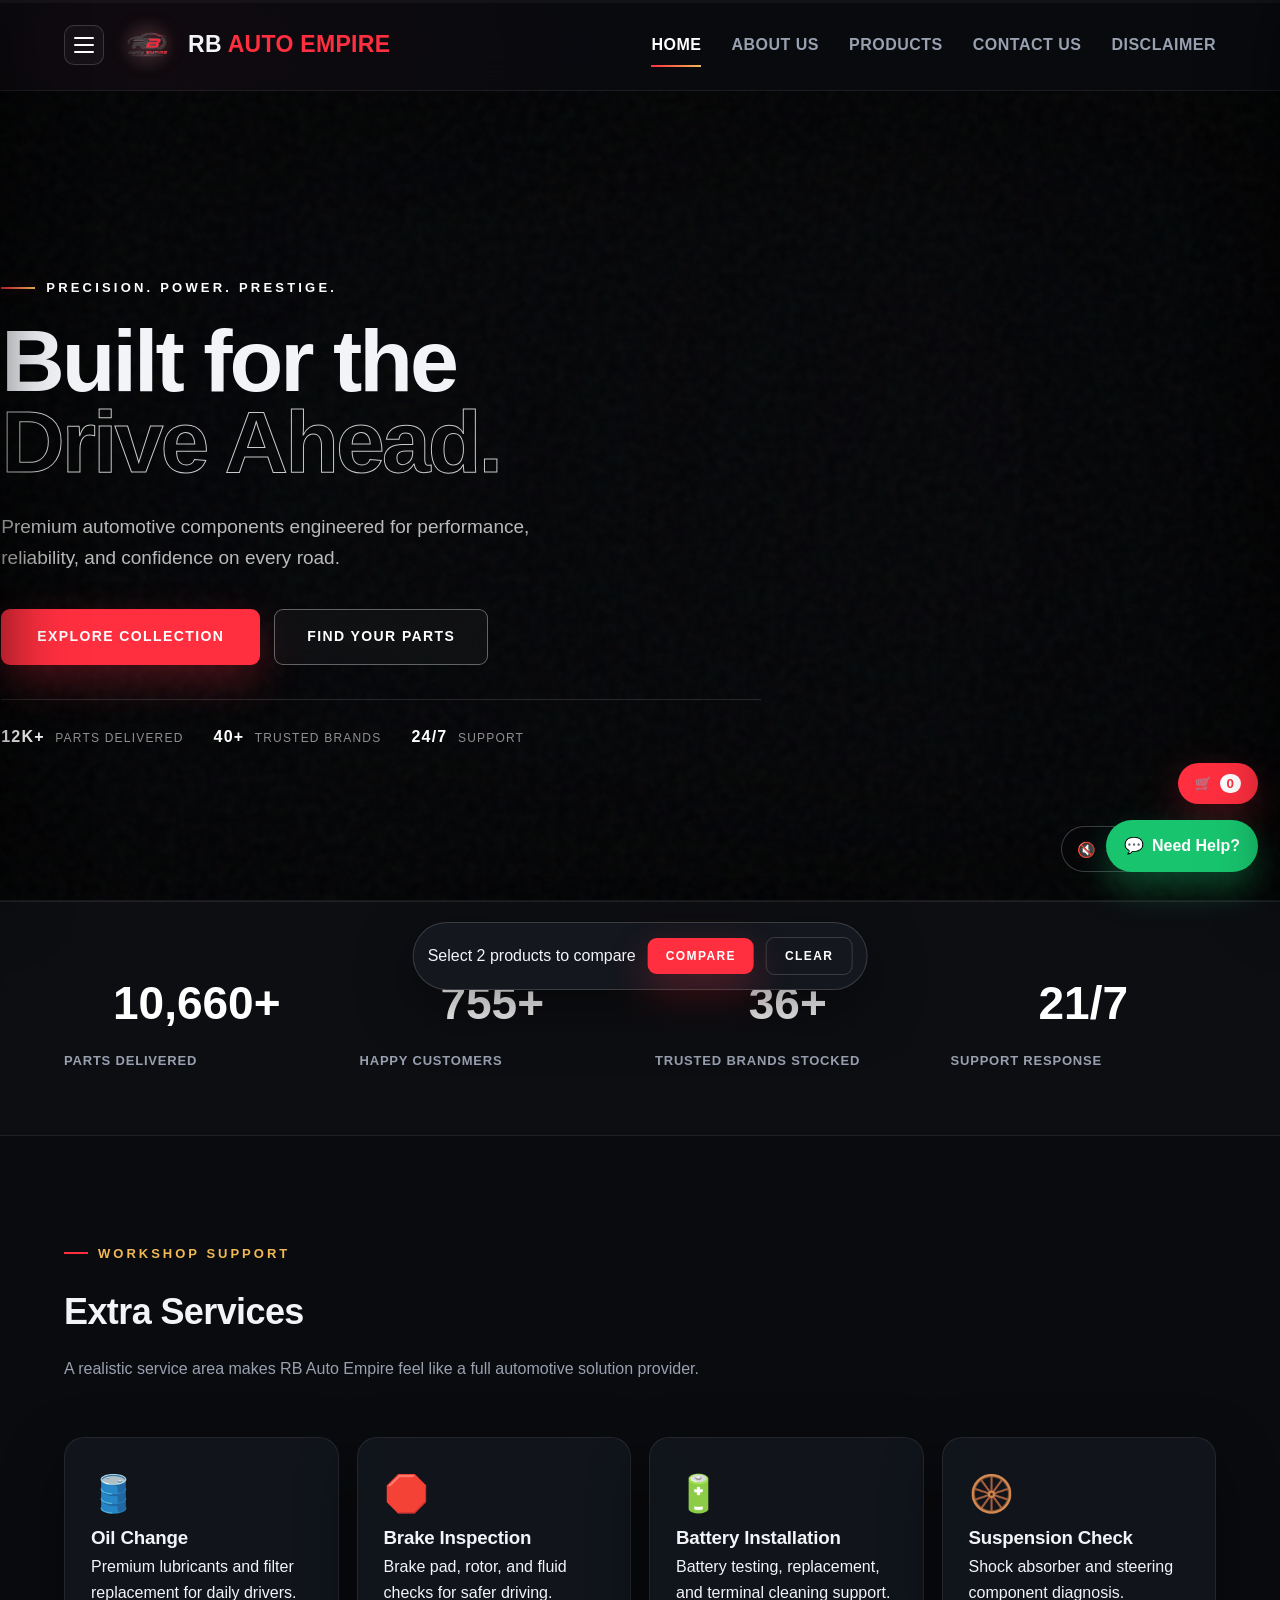
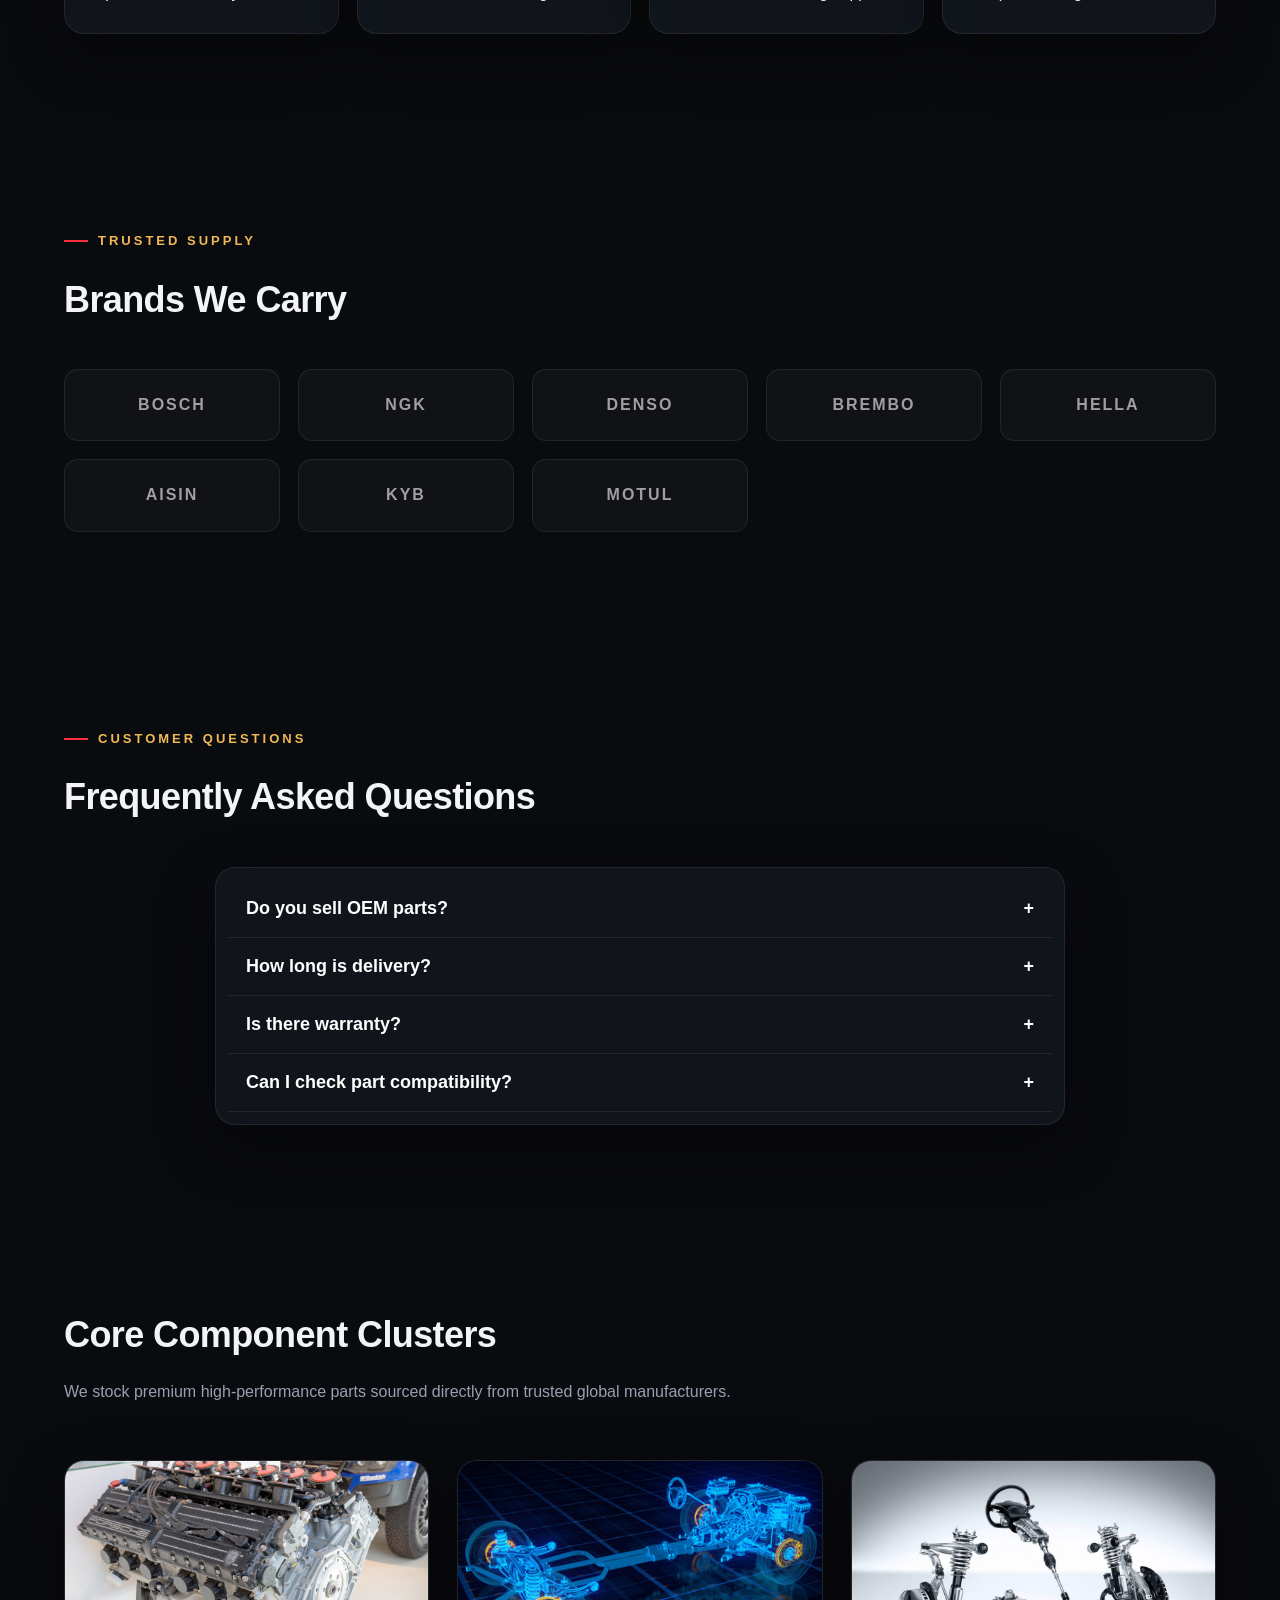
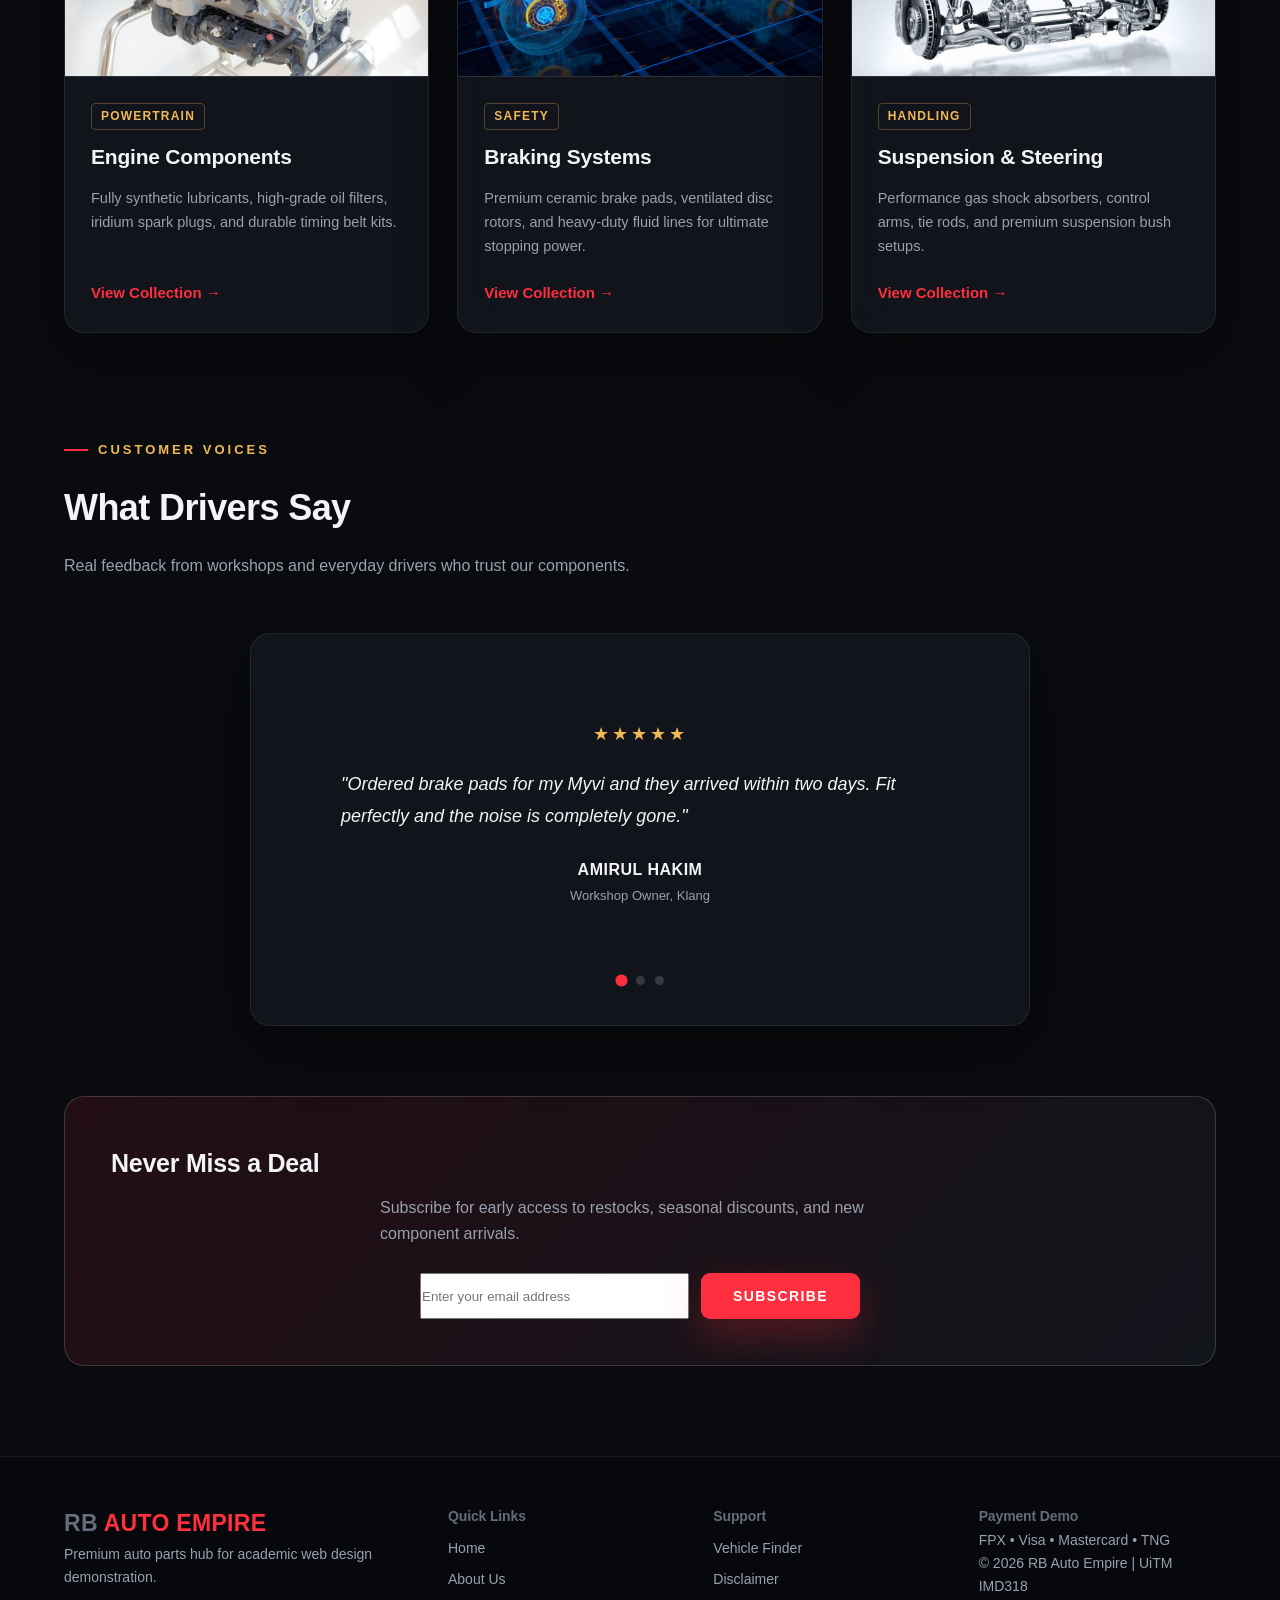
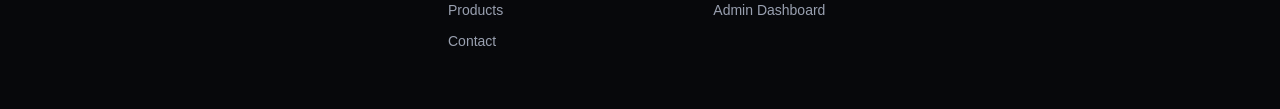
==== commit bc06557c: "Add files via upload" ====
--- a/index.html
+++ b/index.html
@@ -1,715 +1,505 @@
-<!DOCTYPE html>
-<head>
- <meta charset="utf-8"/>
- <meta content="width=device-width, initial-scale=1.0" name="viewport"/>
- <title>
-  RB Auto Empire | Premium Auto Parts
- </title>
- <link href="style.css" rel="stylesheet"/>
-</head>
-<body>
- <div class="page-loader" id="pageLoader">
-  <div class="loader-mark">
-  </div>
- </div>
- <div class="redline-bar">
-  <span>
-  </span>
- </div>
- <header class="site-header">
-  <div class="container header-box">
-   <div class="left-group">
-    <button aria-expanded="false" aria-label="Open sidebar menu" class="menu-toggle" id="mobile-menu" type="button">
-     <span class="bar">
-     </span>
-     <span class="bar">
-     </span>
-     <span class="bar">
-     </span>
+<!doctype html>
+<html lang="en">
+  <head>
+    <meta charset="UTF-8" />
+    <meta name="viewport" content="width=device-width, initial-scale=1.0" />
+    <title>RB Auto Empire | Premium Auto Parts</title>
+    <link rel="stylesheet" href="style.css" />
+  </head>
+  <body>
+    <div class="page-loader" id="pageLoader">
+      <div class="loader-mark"></div>
+    </div>
+    <div class="redline-bar"><span></span></div>
+
+    <header class="site-header">
+      <div class="container header-box">
+        <div class="left-group">
+          <button
+            class="menu-toggle"
+            id="mobile-menu"
+            aria-label="Open sidebar menu"
+            aria-expanded="false"
+            type="button"
+          >
+            <span class="bar"></span>
+            <span class="bar"></span>
+            <span class="bar"></span>
+          </button>
+
+          <a href="index.html" class="logo-area">
+            <img
+              src="images/RB_Auto_Empire_Logo.png"
+              alt="RB Auto Empire Logo"
+              class="company-logo-img"
+            />
+            <div class="logo-text">RB <span>AUTO EMPIRE</span></div>
+          </a>
+        </div>
+
+        <nav class="desktop-nav" aria-label="Main navigation">
+          <ul>
+            <li><a href="index.html" class="active">Home</a></li>
+            <li><a href="about.html">About Us</a></li>
+            <li><a href="products.html">Products</a></li>
+            <li><a href="contact.html">Contact Us</a></li>
+            <li><a href="disclaimer.html">Disclaimer</a></li>
+          </ul>
+        </nav>
+      </div>
+    </header>
+
+    <nav class="sidebar" id="sidebar-menu" aria-label="Sidebar navigation">
+      <div class="sidebar-top">
+        <div class="sidebar-brand">RB <span>AUTO EMPIRE</span></div>
+        <p>Premium auto parts hub</p>
+      </div>
+      <ul>
+        <li><a href="index.html" class="active">Home</a></li>
+        <li><a href="about.html">About Us</a></li>
+        <li><a href="products.html">Products</a></li>
+        <li><a href="contact.html">Contact Us</a></li>
+        <li><a href="disclaimer.html">Disclaimer</a></li>
+      </ul>
+    </nav>
+    <div class="overlay" id="overlay"></div>
+
+    <main>
+      <section class="hero video-hero premium-hero" id="premiumHero">
+        <video
+          id="heroVideo"
+          class="hero-video"
+          autoplay
+          muted
+          loop
+          playsinline
+          preload="metadata"
+          aria-label="BMW M3 cinematic background video"
+        >
+          <source src="videos/The BMW M3.mp4" type="video/mp4" />
+          Your browser does not support HTML5 video.
+        </video>
+
+        <div class="hero-vignette" aria-hidden="true"></div>
+        <div class="hero-grain" aria-hidden="true"></div>
+
+        <div class="container premium-hero-inner">
+          <div class="hero-content premium-copy">
+            <span class="hero-kicker"><i></i> Precision. Power. Prestige.</span>
+            <h1>Built for the<br /><span>Drive Ahead.</span></h1>
+            <p>
+              Premium automotive components engineered for performance,
+              reliability, and confidence on every road.
+            </p>
+            <div class="hero-actions">
+              <a href="products.html" class="btn premium-primary"
+                >Explore Collection</a
+              >
+              <a
+                href="products.html#vehicleFinder"
+                class="btn btn-outline premium-secondary"
+                >Find Your Parts</a
+              >
+            </div>
+            <div class="hero-proof" aria-label="Company highlights">
+              <span><b>12K+</b> Parts Delivered</span>
+              <span><b>40+</b> Trusted Brands</span>
+              <span><b>24/7</b> Support</span>
+            </div>
+          </div>
+        </div>
+
+        <div class="hero-controls" aria-label="Video controls">
+          <button
+            id="heroSoundToggle"
+            class="hero-control"
+            type="button"
+            aria-pressed="false"
+            aria-label="Turn video sound on"
+          >
+            <span class="control-icon sound-icon" aria-hidden="true">🔇</span>
+            <span class="control-label">Sound Off</span>
+          </button>
+          <button
+            id="heroPlayToggle"
+            class="hero-control icon-only"
+            type="button"
+            aria-pressed="false"
+            aria-label="Pause background video"
+          >
+            <span class="control-icon" aria-hidden="true">Ⅱ</span>
+          </button>
+        </div>
+
+        <div class="scroll-cue premium-scroll">
+          <span>Discover</span><span class="chevron"></span>
+        </div>
+      </section>
+
+      <section class="stats-section">
+        <div class="container">
+          <div class="stats-grid">
+            <div class="stat-item">
+              <div class="stat-num" data-count="12000" data-suffix="+">0</div>
+              <p>Parts Delivered</p>
+            </div>
+            <div class="stat-item">
+              <div class="stat-num" data-count="850" data-suffix="+">0</div>
+              <p>Happy Customers</p>
+            </div>
+            <div class="stat-item">
+              <div class="stat-num" data-count="40" data-suffix="+">0</div>
+              <p>Trusted Brands Stocked</p>
+            </div>
+            <div class="stat-item">
+              <div class="stat-num" data-count="24" data-suffix="/7">0</div>
+              <p>Support Response</p>
+            </div>
+          </div>
+        </div>
+      </section>
+
+      <section class="main-content services-section">
+        <div class="container">
+          <div class="section-heading-center">
+            <span class="eyebrow">Workshop Support</span>
+            <h2 class="section-title">Extra Services</h2>
+            <p class="section-subtitle">
+              A realistic service area makes RB Auto Empire feel like a full
+              automotive solution provider.
+            </p>
+          </div>
+          <div class="service-grid">
+            <article class="service-card">
+              <span>🛢️</span>
+              <h3>Oil Change</h3>
+              <p>
+                Premium lubricants and filter replacement for daily drivers.
+              </p>
+            </article>
+            <article class="service-card">
+              <span>🛑</span>
+              <h3>Brake Inspection</h3>
+              <p>Brake pad, rotor, and fluid checks for safer driving.</p>
+            </article>
+            <article class="service-card">
+              <span>🔋</span>
+              <h3>Battery Installation</h3>
+              <p>
+                Battery testing, replacement, and terminal cleaning support.
+              </p>
+            </article>
+            <article class="service-card">
+              <span>🛞</span>
+              <h3>Suspension Check</h3>
+              <p>Shock absorber and steering component diagnosis.</p>
+            </article>
+          </div>
+        </div>
+      </section>
+
+      <section class="brand-strip main-content">
+        <div class="container">
+          <div class="section-heading-center">
+            <span class="eyebrow">Trusted Supply</span>
+            <h2 class="section-title">Brands We Carry</h2>
+          </div>
+          <div class="brand-logo-grid">
+            <span>BOSCH</span><span>NGK</span><span>DENSO</span
+            ><span>BREMBO</span><span>HELLA</span><span>AISIN</span
+            ><span>KYB</span><span>MOTUL</span>
+          </div>
+        </div>
+      </section>
+
+      <section class="main-content faq-section">
+        <div class="container">
+          <div class="section-heading-center">
+            <span class="eyebrow">Customer Questions</span>
+            <h2 class="section-title">Frequently Asked Questions</h2>
+          </div>
+          <div class="faq-list glass-box">
+            <button class="faq-q">Do you sell OEM parts?<span>+</span></button>
+            <div class="faq-a">
+              Yes. This academic website simulates OEM, genuine, and certified
+              replacement auto parts.
+            </div>
+            <button class="faq-q">How long is delivery?<span>+</span></button>
+            <div class="faq-a">
+              Standard delivery is simulated as 2–5 working days within
+              Malaysia.
+            </div>
+            <button class="faq-q">Is there warranty?<span>+</span></button>
+            <div class="faq-a">
+              Most listed products display a simulated 12-month limited
+              warranty.
+            </div>
+            <button class="faq-q">
+              Can I check part compatibility?<span>+</span>
+            </button>
+            <div class="faq-a">
+              Yes. Use the Vehicle Finder in the Products page to filter
+              suitable items.
+            </div>
+          </div>
+        </div>
+      </section>
+
+      <section class="main-content">
+        <div class="container">
+          <h2 class="section-title">Core Component Clusters</h2>
+          <p class="section-subtitle">
+            We stock premium high-performance parts sourced directly from
+            trusted global manufacturers.
+          </p>
+
+          <div class="grid-cards">
+            <article class="card">
+              <div class="product-img-container">
+                <img
+                  src="images/Porsche_3512_engine_rear-left_2019_Prototyp_Museum.jpg"
+                  alt="Engine Parts"
+                  class="product-img"
+                />
+              </div>
+              <div class="card-info">
+                <span class="card-category">Powertrain</span>
+                <h3>Engine Components</h3>
+                <p>
+                  Fully synthetic lubricants, high-grade oil filters, iridium
+                  spark plugs, and durable timing belt kits.
+                </p>
+                <a href="products.html" class="text-link"
+                  >View Collection &rarr;</a
+                >
+              </div>
+            </article>
+
+            <article class="card">
+              <div class="product-img-container">
+                <img
+                  src="images/Braking Systmes.jpg"
+                  alt="Brake System"
+                  class="product-img"
+                />
+              </div>
+              <div class="card-info">
+                <span class="card-category">Safety</span>
+                <h3>Braking Systems</h3>
+                <p>
+                  Premium ceramic brake pads, ventilated disc rotors, and
+                  heavy-duty fluid lines for ultimate stopping power.
+                </p>
+                <a href="products.html" class="text-link"
+                  >View Collection &rarr;</a
+                >
+              </div>
+            </article>
+
+            <article class="card">
+              <div class="product-img-container">
+                <img
+                  src="images/Suspensions and Steering.jpeg"
+                  alt="Suspension Parts"
+                  class="product-img"
+                />
+              </div>
+              <div class="card-info">
+                <span class="card-category">Handling</span>
+                <h3>Suspension & Steering</h3>
+                <p>
+                  Performance gas shock absorbers, control arms, tie rods, and
+                  premium suspension bush setups.
+                </p>
+                <a href="products.html" class="text-link"
+                  >View Collection &rarr;</a
+                >
+              </div>
+            </article>
+          </div>
+        </div>
+      </section>
+
+      <section class="main-content" style="padding-top: 0">
+        <div class="container">
+          <div class="section-heading-center">
+            <span class="eyebrow">Customer Voices</span>
+            <h2 class="section-title">What Drivers Say</h2>
+            <p class="section-subtitle">
+              Real feedback from workshops and everyday drivers who trust our
+              components.
+            </p>
+          </div>
+
+          <div class="testimonial-wrap glass-box">
+            <div class="testimonial-track-wrap">
+              <div class="testimonial-track">
+                <div class="testimonial-card">
+                  <div class="stars">★★★★★</div>
+                  <p class="quote">
+                    "Ordered brake pads for my Myvi and they arrived within two
+                    days. Fit perfectly and the noise is completely gone."
+                  </p>
+                  <div class="t-name">Amirul Hakim</div>
+                  <div class="t-role">Workshop Owner, Klang</div>
+                </div>
+                <div class="testimonial-card">
+                  <div class="stars">★★★★★</div>
+                  <p class="quote">
+                    "Genuinely reliable supplier. The spark plugs and air filter
+                    combo made a noticeable difference to my Civic's throttle
+                    response."
+                  </p>
+                  <div class="t-name">Chong Wei Liang</div>
+                  <div class="t-role">Private Car Owner</div>
+                </div>
+                <div class="testimonial-card">
+                  <div class="stars">★★★★★</div>
+                  <p class="quote">
+                    "We restock our garage's shock absorbers and radiators from
+                    RB Auto Empire every quarter. Consistent quality every
+                    single time."
+                  </p>
+                  <div class="t-name">Siti Nabila</div>
+                  <div class="t-role">Fleet Maintenance Manager</div>
+                </div>
+              </div>
+            </div>
+            <div class="testimonial-dots"></div>
+          </div>
+
+          <div class="newsletter-box">
+            <h3>Never Miss a Deal</h3>
+            <p>
+              Subscribe for early access to restocks, seasonal discounts, and
+              new component arrivals.
+            </p>
+            <form class="newsletter-form">
+              <input
+                type="email"
+                placeholder="Enter your email address"
+                required
+              />
+              <button type="submit" class="btn">Subscribe</button>
+            </form>
+          </div>
+        </div>
+      </section>
+    </main>
+
+    <footer class="mega-footer">
+      <div class="container footer-grid">
+        <div>
+          <div class="logo-text">RB <span>AUTO EMPIRE</span></div>
+          <p>Premium auto parts hub for academic web design demonstration.</p>
+        </div>
+        <div>
+          <h4>Quick Links</h4>
+          <a href="index.html">Home</a><a href="about.html">About Us</a
+          ><a href="products.html">Products</a
+          ><a href="contact.html">Contact</a>
+        </div>
+        <div>
+          <h4>Support</h4>
+          <a href="products.html#vehicleFinder">Vehicle Finder</a
+          ><a href="disclaimer.html">Disclaimer</a
+          ><a href="admin.html">Admin Dashboard</a>
+        </div>
+        <div>
+          <h4>Payment Demo</h4>
+          <p>FPX • Visa • Mastercard • TNG</p>
+          <p>&copy; 2026 RB Auto Empire | UiTM IMD318</p>
+        </div>
+      </div>
+    </footer>
+
+    <button class="back-to-top" id="backToTop" aria-label="Back to top">
+      ↑
     </button>
-    <a class="logo-area" href="index.html">
-     <img alt="RB Auto Empire Logo" class="company-logo-img" src="images/RB_Auto_Empire_Logo.png"/>
-     <div class="logo-text">
-      RB
-      <span>
-       AUTO EMPIRE
-      </span>
-     </div>
-    </a>
-   </div>
-   <nav aria-label="Main navigation" class="desktop-nav">
-    <ul>
-     <li>
-      <a class="active" href="index.html">
-       Home
-      </a>
-     </li>
-     <li>
-      <a href="about.html">
-       About Us
-      </a>
-     </li>
-     <li>
-      <a href="products.html">
-       Products
-      </a>
-     </li>
-     <li>
-      <a href="contact.html">
-       Contact Us
-      </a>
-     </li>
-     <li>
-      <a href="disclaimer.html">
-       Disclaimer
-      </a>
-     </li>
-    </ul>
-   </nav>
-  </div>
- </header>
- <nav aria-label="Sidebar navigation" class="sidebar" id="sidebar-menu">
-  <div class="sidebar-top">
-   <div class="sidebar-brand">
-    RB
-    <span>
-     AUTO EMPIRE
-    </span>
-   </div>
-   <p>
-    Premium auto parts hub
-   </p>
-  </div>
-  <ul>
-   <li>
-    <a class="active" href="index.html">
-     Home
-    </a>
-   </li>
-   <li>
-    <a href="about.html">
-     About Us
-    </a>
-   </li>
-   <li>
-    <a href="products.html">
-     Products
-    </a>
-   </li>
-   <li>
-    <a href="contact.html">
-     Contact Us
-    </a>
-   </li>
-   <li>
-    <a href="disclaimer.html">
-     Disclaimer
-    </a>
-   </li>
-  </ul>
- </nav>
- <div class="overlay" id="overlay">
- </div>
- <main>
-  <section class="hero video-hero premium-hero" id="premiumHero">
-   <video aria-label="BMW M3 cinematic background video" autoplay="" class="hero-video" id="heroVideo" loop="" muted="" playsinline="" preload="metadata">
-    <source src="videos/The BMW M3.mp4" type="video/mp4"/>
-    Your browser does not support HTML5 video.
-   </video>
-   <div aria-hidden="true" class="hero-vignette">
-   </div>
-   <div aria-hidden="true" class="hero-grain">
-   </div>
-   <div class="container premium-hero-inner">
-    <div class="hero-content premium-copy">
-     <span class="hero-kicker">
-      <i>
-      </i>
-      Precision. Power. Prestige.
-     </span>
-     <h1>
-      Built for the
-      <br/>
-      <span>
-       Drive Ahead.
-      </span>
-     </h1>
-     <p>
-      Premium automotive components engineered for performance, reliability, and confidence on every road.
-     </p>
-     <div class="hero-actions">
-      <a class="btn premium-primary" href="products.html">
-       Explore Collection
-      </a>
-      <a class="btn btn-outline premium-secondary" href="products.html#vehicleFinder">
-       Find Your Parts
-      </a>
-     </div>
-     <div aria-label="Company highlights" class="hero-proof">
-      <span>
-       <b>
-        12K+
-       </b>
-       Parts Delivered
-      </span>
-      <span>
-       <b>
-        40+
-       </b>
-       Trusted Brands
-      </span>
-      <span>
-       <b>
-        24/7
-       </b>
-       Support
-      </span>
-     </div>
+
+    <button
+      class="cart-floating"
+      id="cartFloating"
+      aria-label="Open shopping cart"
+    >
+      🛒 <span id="cartCount">0</span>
+    </button>
+    <a
+      class="whatsapp-float"
+      href="https://wa.me/60175466987?text=Hi%20RB%20Auto%20Empire%2C%20I%20want%20to%20ask%20about%20auto%20parts."
+      target="_blank"
+      aria-label="WhatsApp RB Auto Empire"
+      >💬<span>Need Help?</span></a
+    >
+
+    <aside class="cart-drawer" id="cartDrawer" aria-label="Shopping cart">
+      <div class="cart-head">
+        <h3>Your Cart</h3>
+        <button type="button" id="closeCart">&times;</button>
+      </div>
+      <div id="cartItems" class="cart-items"></div>
+      <div class="cart-total">
+        <span>Total</span><strong id="cartTotal">RM 0.00</strong>
+      </div>
+      <button class="btn full-btn" id="checkoutCartBtn">
+        Proceed Checkout
+      </button>
+    </aside>
+
+    <div class="quick-view-modal" id="quickViewModal">
+      <div class="quick-view-card">
+        <button type="button" class="quick-close" id="quickClose">
+          &times;
+        </button>
+        <div class="quick-img-wrap">
+          <img id="quickImg" src="" alt="Product preview" />
+        </div>
+        <div class="quick-info">
+          <span class="card-category" id="quickCategory">Component</span>
+          <h2 id="quickTitle">Product</h2>
+          <div class="rating-line">
+            ★★★★★ <span id="quickReviews">4.8 (120 Reviews)</span>
+          </div>
+          <p id="quickDesc">
+            Premium automotive component with quality assurance.
+          </p>
+          <ul class="quick-specs">
+            <li><b>Compatibility:</b> Selected Malaysian vehicles</li>
+            <li><b>Warranty:</b> 12 months limited warranty</li>
+            <li><b>Stock:</b> <span class="stock in">In Stock</span></li>
+          </ul>
+          <div class="quick-price" id="quickPrice">RM 0.00</div>
+          <div class="quick-actions">
+            <button class="btn" id="quickAddCart">Add to Cart</button>
+            <button class="btn btn-outline" id="quickBuyNow">Buy Now</button>
+          </div>
+        </div>
+      </div>
     </div>
-   </div>
-   <div aria-label="Video controls" class="hero-controls">
-    <button aria-label="Turn video sound on" aria-pressed="false" class="hero-control" id="heroSoundToggle" type="button">
-     <span aria-hidden="true" class="control-icon sound-icon">
-      🔇
-     </span>
-     <span class="control-label">
-      Sound Off
-     </span>
-    </button>
-    <button aria-label="Pause background video" aria-pressed="false" class="hero-control icon-only" id="heroPlayToggle" type="button">
-     <span aria-hidden="true" class="control-icon">
-      Ⅱ
-     </span>
-    </button>
-   </div>
-   <div class="scroll-cue premium-scroll">
-    <span>
-     Discover
-    </span>
-    <span class="chevron">
-    </span>
-   </div>
-  </section>
-  <section class="stats-section">
-   <div class="container">
-    <div class="stats-grid">
-     <div class="stat-item">
-      <div class="stat-num" data-count="12000" data-suffix="+">
-       0
-      </div>
-      <p>
-       Parts Delivered
-      </p>
-     </div>
-     <div class="stat-item">
-      <div class="stat-num" data-count="850" data-suffix="+">
-       0
-      </div>
-      <p>
-       Happy Customers
-      </p>
-     </div>
-     <div class="stat-item">
-      <div class="stat-num" data-count="40" data-suffix="+">
-       0
-      </div>
-      <p>
-       Trusted Brands Stocked
-      </p>
-     </div>
-     <div class="stat-item">
-      <div class="stat-num" data-count="24" data-suffix="/7">
-       0
-      </div>
-      <p>
-       Support Response
-      </p>
-     </div>
+
+    <div class="compare-bar" id="compareBar">
+      <span id="compareText">Select 2 products to compare</span>
+      <button type="button" class="btn small-btn" id="compareNow">
+        Compare
+      </button>
+      <button type="button" class="btn btn-outline small-btn" id="clearCompare">
+        Clear
+      </button>
     </div>
-   </div>
-  </section>
-  <section class="main-content services-section">
-   <div class="container">
-    <div class="section-heading-center">
-     <span class="eyebrow">
-      Workshop Support
-     </span>
-     <h2 class="section-title">
-      Extra Services
-     </h2>
-     <p class="section-subtitle">
-      A realistic service area makes RB Auto Empire feel like a full automotive solution provider.
-     </p>
+
+    <div class="quick-view-modal" id="compareModal">
+      <div class="quick-view-card compare-card">
+        <button type="button" class="quick-close" id="compareClose">
+          &times;
+        </button>
+        <div class="quick-info full-width">
+          <span class="eyebrow">Smart Comparison</span>
+          <h2>Product Comparison</h2>
+          <div id="compareTableWrap"></div>
+        </div>
+      </div>
     </div>
-    <div class="service-grid">
-     <article class="service-card">
-      <span>
-       🛢️
-      </span>
-      <h3>
-       Oil Change
-      </h3>
-      <p>
-       Premium lubricants and filter replacement for daily drivers.
-      </p>
-     </article>
-     <article class="service-card">
-      <span>
-       🛑
-      </span>
-      <h3>
-       Brake Inspection
-      </h3>
-      <p>
-       Brake pad, rotor, and fluid checks for safer driving.
-      </p>
-     </article>
-     <article class="service-card">
-      <span>
-       🔋
-      </span>
-      <h3>
-       Battery Installation
-      </h3>
-      <p>
-       Battery testing, replacement, and terminal cleaning support.
-      </p>
-     </article>
-     <article class="service-card">
-      <span>
-       🛞
-      </span>
-      <h3>
-       Suspension Check
-      </h3>
-      <p>
-       Shock absorber and steering component diagnosis.
-      </p>
-     </article>
-    </div>
-   </div>
-  </section>
-  <section class="brand-strip main-content">
-   <div class="container">
-    <div class="section-heading-center">
-     <span class="eyebrow">
-      Trusted Supply
-     </span>
-     <h2 class="section-title">
-      Brands We Carry
-     </h2>
-    </div>
-    <div class="brand-logo-grid">
-     <span>
-      BOSCH
-     </span>
-     <span>
-      NGK
-     </span>
-     <span>
-      DENSO
-     </span>
-     <span>
-      BREMBO
-     </span>
-     <span>
-      HELLA
-     </span>
-     <span>
-      AISIN
-     </span>
-     <span>
-      KYB
-     </span>
-     <span>
-      MOTUL
-     </span>
-    </div>
-   </div>
-  </section>
-  <section class="main-content faq-section">
-   <div class="container">
-    <div class="section-heading-center">
-     <span class="eyebrow">
-      Customer Questions
-     </span>
-     <h2 class="section-title">
-      Frequently Asked Questions
-     </h2>
-    </div>
-    <div class="faq-list glass-box">
-     <button class="faq-q">
-      Do you sell OEM parts?
-      <span>
-       +
-      </span>
-     </button>
-     <div class="faq-a">
-      Yes. This academic website simulates OEM, genuine, and certified replacement auto parts.
-     </div>
-     <button class="faq-q">
-      How long is delivery?
-      <span>
-       +
-      </span>
-     </button>
-     <div class="faq-a">
-      Standard delivery is simulated as 2–5 working days within Malaysia.
-     </div>
-     <button class="faq-q">
-      Is there warranty?
-      <span>
-       +
-      </span>
-     </button>
-     <div class="faq-a">
-      Most listed products display a simulated 12-month limited warranty.
-     </div>
-     <button class="faq-q">
-      Can I check part compatibility?
-      <span>
-       +
-      </span>
-     </button>
-     <div class="faq-a">
-      Yes. Use the Vehicle Finder in the Products page to filter suitable items.
-     </div>
-    </div>
-   </div>
-  </section>
-  <section class="main-content">
-   <div class="container">
-    <h2 class="section-title">
-     Core Component Clusters
-    </h2>
-    <p class="section-subtitle">
-     We stock premium high-performance parts sourced directly from trusted global manufacturers.
-    </p>
-    <div class="grid-cards">
-     <article class="card">
-      <div class="product-img-container">
-       <img alt="Engine Parts" class="product-img" src="images/Porsche_3512_engine_rear-left_2019_Prototyp_Museum.jpg"/>
-      </div>
-      <div class="card-info">
-       <span class="card-category">
-        Powertrain
-       </span>
-       <h3>
-        Engine Components
-       </h3>
-       <p>
-        Fully synthetic lubricants, high-grade oil filters, iridium spark plugs, and durable timing belt kits.
-       </p>
-       <a class="text-link" href="products.html">
-        View Collection →
-       </a>
-      </div>
-     </article>
-     <article class="card">
-      <div class="product-img-container">
-       <img alt="Brake System" class="product-img" src="images/Braking Systmes.jpg"/>
-      </div>
-      <div class="card-info">
-       <span class="card-category">
-        Safety
-       </span>
-       <h3>
-        Braking Systems
-       </h3>
-       <p>
-        Premium ceramic brake pads, ventilated disc rotors, and heavy-duty fluid lines for ultimate stopping power.
-       </p>
-       <a class="text-link" href="products.html">
-        View Collection →
-       </a>
-      </div>
-     </article>
-     <article class="card">
-      <div class="product-img-container">
-       <img alt="Suspension Parts" class="product-img" src="images/Suspensions and Steering.jpeg"/>
-      </div>
-      <div class="card-info">
-       <span class="card-category">
-        Handling
-       </span>
-       <h3>
-        Suspension &amp; Steering
-       </h3>
-       <p>
-        Performance gas shock absorbers, control arms, tie rods, and premium suspension bush setups.
-       </p>
-       <a class="text-link" href="products.html">
-        View Collection →
-       </a>
-      </div>
-     </article>
-    </div>
-   </div>
-  </section>
-  <section class="main-content" style="padding-top: 0;">
-   <div class="container">
-    <div class="section-heading-center">
-     <span class="eyebrow">
-      Customer Voices
-     </span>
-     <h2 class="section-title">
-      What Drivers Say
-     </h2>
-     <p class="section-subtitle">
-      Real feedback from workshops and everyday drivers who trust our components.
-     </p>
-    </div>
-    <div class="testimonial-wrap glass-box">
-     <div class="testimonial-track-wrap">
-      <div class="testimonial-track">
-       <div class="testimonial-card">
-        <div class="stars">
-         ★★★★★
-        </div>
-        <p class="quote">
-         "Ordered brake pads for my Myvi and they arrived within two days. Fit perfectly and the noise is completely gone."
-        </p>
-        <div class="t-name">
-         Amirul Hakim
-        </div>
-        <div class="t-role">
-         Workshop Owner, Klang
-        </div>
-       </div>
-       <div class="testimonial-card">
-        <div class="stars">
-         ★★★★★
-        </div>
-        <p class="quote">
-         "Genuinely reliable supplier. The spark plugs and air filter combo made a noticeable difference to my Civic's throttle response."
-        </p>
-        <div class="t-name">
-         Chong Wei Liang
-        </div>
-        <div class="t-role">
-         Private Car Owner
-        </div>
-       </div>
-       <div class="testimonial-card">
-        <div class="stars">
-         ★★★★★
-        </div>
-        <p class="quote">
-         "We restock our garage's shock absorbers and radiators from RB Auto Empire every quarter. Consistent quality every single time."
-        </p>
-        <div class="t-name">
-         Siti Nabila
-        </div>
-        <div class="t-role">
-         Fleet Maintenance Manager
-        </div>
-       </div>
-      </div>
-     </div>
-     <div class="testimonial-dots">
-     </div>
-    </div>
-    <div class="newsletter-box">
-     <h3>
-      Never Miss a Deal
-     </h3>
-     <p>
-      Subscribe for early access to restocks, seasonal discounts, and new component arrivals.
-     </p>
-     <form class="newsletter-form">
-      <input placeholder="Enter your email address" required="" type="email"/>
-      <button class="btn" type="submit">
-       Subscribe
-      </button>
-     </form>
-    </div>
-   </div>
-  </section>
- </main>
- <footer class="mega-footer">
-  <div class="container footer-grid">
-   <div>
-    <div class="logo-text">
-     RB
-     <span>
-      AUTO EMPIRE
-     </span>
-    </div>
-    <p>
-     Premium auto parts hub for academic web design demonstration.
-    </p>
-   </div>
-   <div>
-    <h4>
-     Quick Links
-    </h4>
-    <a href="index.html">
-     Home
-    </a>
-    <a href="about.html">
-     About Us
-    </a>
-    <a href="products.html">
-     Products
-    </a>
-    <a href="contact.html">
-     Contact
-    </a>
-   </div>
-   <div>
-    <h4>
-     Support
-    </h4>
-    <a href="products.html#vehicleFinder">
-     Vehicle Finder
-    </a>
-    <a href="disclaimer.html">
-     Disclaimer
-    </a>
-    <a href="admin.html">
-     Admin Dashboard
-    </a>
-   </div>
-   <div>
-    <h4>
-     Payment Demo
-    </h4>
-    <p>
-     FPX • Visa • Mastercard • TNG
-    </p>
-    <p>
-     © 2026 RB Auto Empire | UiTM IMD318
-    </p>
-   </div>
-  </div>
- </footer>
- <button aria-label="Back to top" class="back-to-top" id="backToTop">
-  ↑
- </button>
- <button aria-label="Open shopping cart" class="cart-floating" id="cartFloating">
-  🛒
-  <span id="cartCount">
-   0
-  </span>
- </button>
- <a aria-label="WhatsApp RB Auto Empire" class="whatsapp-float" href="https://wa.me/60175466987?text=Hi%20RB%20Auto%20Empire%2C%20I%20want%20to%20ask%20about%20auto%20parts." target="_blank">
-  💬
-  <span>
-   Need Help?
-  </span>
- </a>
- <aside aria-label="Shopping cart" class="cart-drawer" id="cartDrawer">
-  <div class="cart-head">
-   <h3>
-    Your Cart
-   </h3>
-   <button id="closeCart" type="button">
-    ×
-   </button>
-  </div>
-  <div class="cart-items" id="cartItems">
-  </div>
-  <div class="cart-total">
-   <span>
-    Total
-   </span>
-   <strong id="cartTotal">
-    RM 0.00
-   </strong>
-  </div>
-  <button class="btn full-btn" id="checkoutCartBtn">
-   Proceed Checkout
-  </button>
- </aside>
- <div class="quick-view-modal" id="quickViewModal">
-  <div class="quick-view-card">
-   <button class="quick-close" id="quickClose" type="button">
-    ×
-   </button>
-   <div class="quick-img-wrap">
-    <img alt="Product preview" id="quickImg" src=""/>
-   </div>
-   <div class="quick-info">
-    <span class="card-category" id="quickCategory">
-     Component
-    </span>
-    <h2 id="quickTitle">
-     Product
-    </h2>
-    <div class="rating-line">
-     ★★★★★
-     <span id="quickReviews">
-      4.8 (120 Reviews)
-     </span>
-    </div>
-    <p id="quickDesc">
-     Premium automotive component with quality assurance.
-    </p>
-    <ul class="quick-specs">
-     <li>
-      <b>
-       Compatibility:
-      </b>
-      Selected Malaysian vehicles
-     </li>
-     <li>
-      <b>
-       Warranty:
-      </b>
-      12 months limited warranty
-     </li>
-     <li>
-      <b>
-       Stock:
-      </b>
-      <span class="stock in">
-       In Stock
-      </span>
-     </li>
-    </ul>
-    <div class="quick-price" id="quickPrice">
-     RM 0.00
-    </div>
-    <div class="quick-actions">
-     <button class="btn" id="quickAddCart">
-      Add to Cart
-     </button>
-     <button class="btn btn-outline" id="quickBuyNow">
-      Buy Now
-     </button>
-    </div>
-   </div>
-  </div>
- </div>
- <div class="compare-bar" id="compareBar">
-  <span id="compareText">
-   Select 2 products to compare
-  </span>
-  <button class="btn small-btn" id="compareNow" type="button">
-   Compare
-  </button>
-  <button class="btn btn-outline small-btn" id="clearCompare" type="button">
-   Clear
-  </button>
- </div>
- <div class="quick-view-modal" id="compareModal">
-  <div class="quick-view-card compare-card">
-   <button class="quick-close" id="compareClose" type="button">
-    ×
-   </button>
-   <div class="quick-info full-width">
-    <span class="eyebrow">
-     Smart Comparison
-    </span>
-    <h2>
-     Product Comparison
-    </h2>
-    <div id="compareTableWrap">
-    </div>
-   </div>
-  </div>
- </div>
- <script src="script.js">
- </script>
-</body>
-
+
+    <script src="script.js"></script>
+  </body>
+</html>
--- a/style.css
+++ b/style.css
@@ -1,98 +1,108 @@
 :root {
-    --ink: #0a0b0f;
-    --ink-2: #0e1015;
-    --panel: #14171e;
-    --panel-2: #1b1f28;
-    --panel-glass: rgba(21, 25, 33, .70);
-    --line: rgba(255, 255, 255, .08);
-    --line-strong: rgba(255, 255, 255, .16);
-
-    --redline: #ff2f3f;
-    --redline-deep: #c81626;
-    --redline-glow: rgba(255, 47, 63, .35);
-    --brass: #f0b955;
-    --brass-dim: #c99a4c;
-
-    --text: #f3f4f8;
-    --text-dim: #99a0b0;
-    --text-faint: #656c7c;
-
-    --shadow-soft: 0 20px 60px rgba(0, 0, 0, .45);
-    --shadow-lift: 0 26px 70px rgba(0, 0, 0, .55);
-    --shadow-red: 0 16px 40px rgba(255, 47, 63, .28);
-
-    --ease: cubic-bezier(.16, .84, .32, 1);
-    --fast: .22s var(--ease);
-    --med: .4s var(--ease);
-    --slow: .7s var(--ease);
-
-    --radius: 14px;
-    --radius-lg: 20px;
+  --ink: #0a0b0f;
+  --ink-2: #0e1015;
+  --panel: #14171e;
+  --panel-2: #1b1f28;
+  --panel-glass: rgba(21, 25, 33, 0.7);
+  --line: rgba(255, 255, 255, 0.08);
+  --line-strong: rgba(255, 255, 255, 0.16);
+
+  --redline: #ff2f3f;
+  --redline-deep: #c81626;
+  --redline-glow: rgba(255, 47, 63, 0.35);
+  --brass: #f0b955;
+  --brass-dim: #c99a4c;
+
+  --text: #f3f4f8;
+  --text-dim: #99a0b0;
+  --text-faint: #656c7c;
+
+  --shadow-soft: 0 20px 60px rgba(0, 0, 0, 0.45);
+  --shadow-lift: 0 26px 70px rgba(0, 0, 0, 0.55);
+  --shadow-red: 0 16px 40px rgba(255, 47, 63, 0.28);
+
+  --ease: cubic-bezier(0.16, 0.84, 0.32, 1);
+  --fast: 0.22s var(--ease);
+  --med: 0.4s var(--ease);
+  --slow: 0.7s var(--ease);
+
+  --radius: 14px;
+  --radius-lg: 20px;
 }
 
 @media (prefers-reduced-motion: reduce) {
-
-    *,
-    *::before,
-    *::after {
-        animation-duration: .001ms !important;
-        animation-iteration-count: 1 !important;
-        transition-duration: .001ms !important;
-        scroll-behavior: auto !important;
-    }
+  *,
+  *::before,
+  *::after {
+    animation-duration: 0.001ms !important;
+    animation-iteration-count: 1 !important;
+    transition-duration: 0.001ms !important;
+    scroll-behavior: auto !important;
+  }
 }
 
 * {
-    margin: 0;
-    padding: 0;
-    box-sizing: border-box;
+  margin: 0;
+  padding: 0;
+  box-sizing: border-box;
 }
 
 html {
-    scroll-behavior: smooth;
+  scroll-behavior: smooth;
 }
 
 body {
-    font-family: 'Inter', -apple-system, Helvetica, Arial, sans-serif;
-    font-size: 16px;
-    color: var(--text);
-    line-height: 1.65;
-    overflow-x: hidden;
-    background:
-        radial-gradient(circle at 12% 8%, rgba(255, 47, 63, .10), transparent 34%),
-        radial-gradient(circle at 88% 92%, rgba(240, 185, 85, .06), transparent 38%),
-        var(--ink);
-    background-attachment: fixed;
+  font-family:
+    "Inter",
+    -apple-system,
+    Helvetica,
+    Arial,
+    sans-serif;
+  font-size: 16px;
+  color: var(--text);
+  line-height: 1.65;
+  overflow-x: hidden;
+  background:
+    radial-gradient(circle at 12% 8%, rgba(255, 47, 63, 0.1), transparent 34%),
+    radial-gradient(
+      circle at 88% 92%,
+      rgba(240, 185, 85, 0.06),
+      transparent 38%
+    ),
+    var(--ink);
+  background-attachment: fixed;
 }
 
 /* faint schematic grid — reads as blueprint / spec-sheet, not decoration */
 body::after {
-    content: "";
-    position: fixed;
-    inset: 0;
-    pointer-events: none;
-    z-index: -1;
-    background-image:
-        linear-gradient(rgba(255, 255, 255, .014) 1px, transparent 1px),
-        linear-gradient(90deg, rgba(255, 255, 255, .014) 1px, transparent 1px);
-    background-size: 46px 46px;
+  content: "";
+  position: fixed;
+  inset: 0;
+  pointer-events: none;
+  z-index: -1;
+  background-image:
+    linear-gradient(rgba(255, 255, 255, 0.014) 1px, transparent 1px),
+    linear-gradient(90deg, rgba(255, 255, 255, 0.014) 1px, transparent 1px);
+  background-size: 46px 46px;
 }
 
 /* cursor-follow glow, tuned down from the original */
 body::before {
-    content: "";
-    position: fixed;
-    width: 340px;
-    height: 340px;
-    left: var(--x, 50%);
-    top: var(--y, 50%);
-    transform: translate(-50%, -50%);
-    border-radius: 50%;
-    background: rgba(255, 47, 63, .09);
-    filter: blur(120px);
-    pointer-events: none;
-    z-index: -1;
-    transition: left .5s ease-out, top .5s ease-out;
+  content: "";
+  position: fixed;
+  width: 340px;
+  height: 340px;
+  left: var(--x, 50%);
+  top: var(--y, 50%);
+  transform: translate(-50%, -50%);
+  border-radius: 50%;
+  background: rgba(255, 47, 63, 0.09);
+  filter: blur(120px);
+  pointer-events: none;
+  z-index: -1;
+  transition:
+    left 0.5s ease-out,
+    top 0.5s ease-out;
 }
 
 h1,
@@ -101,524 +111,548 @@
 h4,
 .logo-text,
 .sidebar-brand {
-    font-family: 'Rajdhani', 'Inter', sans-serif;
-    letter-spacing: -.01em;
+  font-family: "Rajdhani", "Inter", sans-serif;
+  letter-spacing: -0.01em;
 }
 
 .container {
-    width: 90%;
-    max-width: 1200px;
-    margin: auto;
+  width: 90%;
+  max-width: 1200px;
+  margin: auto;
 }
 
 img {
-    max-width: 100%;
-    display: block;
+  max-width: 100%;
+  display: block;
 }
 
 main {
-    min-height: 70vh;
+  min-height: 70vh;
 }
 
 ::selection {
-    background: var(--redline);
-    color: #fff;
+  background: var(--redline);
+  color: #fff;
 }
 
 ::-webkit-scrollbar {
-    width: 9px;
-}
-
+  width: 9px;
+}
 ::-webkit-scrollbar-track {
-    background: var(--ink);
-}
-
+  background: var(--ink);
+}
 ::-webkit-scrollbar-thumb {
-    background: var(--panel-2);
-    border-radius: 20px;
-    border: 2px solid var(--ink);
-}
-
+  background: var(--panel-2);
+  border-radius: 20px;
+  border: 2px solid var(--ink);
+}
 ::-webkit-scrollbar-thumb:hover {
-    background: var(--redline-deep);
+  background: var(--redline-deep);
 }
 
 a {
-    color: inherit;
+  color: inherit;
 }
 
 /* Redline bar — signature element. A thin animated gauge that tracks 
 scroll progress, echoing a tachometer needle sweep across every page. */
 .redline-bar {
-    position: fixed;
-    top: 0;
-    left: 0;
-    width: 100%;
-    height: 3px;
-    z-index: 1200;
-    background: rgba(255, 255, 255, .04);
+  position: fixed;
+  top: 0;
+  left: 0;
+  width: 100%;
+  height: 3px;
+  z-index: 1200;
+  background: rgba(255, 255, 255, 0.04);
 }
 
 .redline-bar span {
-    display: block;
-    height: 100%;
-    width: 0%;
-    background: linear-gradient(90deg, var(--brass), var(--redline));
-    box-shadow: 0 0 12px var(--redline-glow);
-    transition: width .12s linear;
+  display: block;
+  height: 100%;
+  width: 0%;
+  background: linear-gradient(90deg, var(--brass), var(--redline));
+  box-shadow: 0 0 12px var(--redline-glow);
+  transition: width 0.12s linear;
 }
 
 /* Header */
 .site-header {
-    position: sticky;
-    top: 0;
-    z-index: 1000;
-    padding: 16px 0;
-    background: rgba(10, 11, 15, .78);
-    backdrop-filter: blur(18px) saturate(140%);
-    border-bottom: 1px solid var(--line);
-    transition: padding var(--med), background var(--med), box-shadow var(--med);
+  position: sticky;
+  top: 0;
+  z-index: 1000;
+  padding: 16px 0;
+  background: rgba(10, 11, 15, 0.78);
+  backdrop-filter: blur(18px) saturate(140%);
+  border-bottom: 1px solid var(--line);
+  transition:
+    padding var(--med),
+    background var(--med),
+    box-shadow var(--med);
 }
 
 .site-header.scrolled {
-    padding: 10px 0;
-    background: rgba(10, 11, 15, .92);
-    box-shadow: 0 10px 34px rgba(0, 0, 0, .4);
+  padding: 10px 0;
+  background: rgba(10, 11, 15, 0.92);
+  box-shadow: 0 10px 34px rgba(0, 0, 0, 0.4);
 }
 
 .header-box {
-    display: flex;
-    align-items: center;
-    gap: 18px;
+  display: flex;
+  align-items: center;
+  gap: 18px;
 }
 
 .left-group {
-    display: flex;
-    align-items: center;
-    gap: 14px;
-    flex-shrink: 0;
+  display: flex;
+  align-items: center;
+  gap: 14px;
+  flex-shrink: 0;
 }
 
 .logo-area {
-    display: flex;
-    align-items: center;
-    gap: 12px;
-    text-decoration: none;
-    color: var(--text);
+  display: flex;
+  align-items: center;
+  gap: 12px;
+  text-decoration: none;
+  color: var(--text);
 }
 
 .company-logo-img {
-    width: 58px;
-    height: 58px;
-    object-fit: contain;
-    border-radius: 50%;
-    background: radial-gradient(circle, rgba(255, 255, 255, .12), transparent 70%);
-    filter: brightness(2.4) contrast(1.15) drop-shadow(0 0 10px var(--redline-glow));
-    transition: transform var(--med), filter var(--med);
+  width: 58px;
+  height: 58px;
+  object-fit: contain;
+  border-radius: 50%;
+  background: radial-gradient(
+    circle,
+    rgba(255, 255, 255, 0.12),
+    transparent 70%
+  );
+  filter: brightness(2.4) contrast(1.15)
+    drop-shadow(0 0 10px var(--redline-glow));
+  transition:
+    transform var(--med),
+    filter var(--med);
 }
 
 .logo-area:hover .company-logo-img {
-    transform: scale(1.07) rotate(-4deg);
-    filter: brightness(2.7) contrast(1.25) drop-shadow(0 0 16px var(--redline-glow));
+  transform: scale(1.07) rotate(-4deg);
+  filter: brightness(2.7) contrast(1.25)
+    drop-shadow(0 0 16px var(--redline-glow));
 }
 
 .logo-text {
-    font-size: 23px;
-    font-weight: 700;
-    letter-spacing: .3px;
-    white-space: nowrap;
-    text-transform: uppercase;
+  font-size: 23px;
+  font-weight: 700;
+  letter-spacing: 0.3px;
+  white-space: nowrap;
+  text-transform: uppercase;
 }
 
 .logo-text span,
 .sidebar-brand span {
-    color: var(--redline);
+  color: var(--redline);
 }
 
 .menu-toggle {
-    display: flex;
-    flex-direction: column;
-    justify-content: center;
-    gap: 5px;
-    width: 40px;
-    height: 40px;
-    cursor: pointer;
-    z-index: 1700;
-    flex-shrink: 0;
-    border: 1px solid var(--line-strong);
-    background: rgba(255, 255, 255, .03);
-    border-radius: 10px;
-    align-items: center;
-    transition: background var(--fast), border-color var(--fast);
+  display: flex;
+  flex-direction: column;
+  justify-content: center;
+  gap: 5px;
+  width: 40px;
+  height: 40px;
+  cursor: pointer;
+  z-index: 1700;
+  flex-shrink: 0;
+  border: 1px solid var(--line-strong);
+  background: rgba(255, 255, 255, 0.03);
+  border-radius: 10px;
+  align-items: center;
+  transition:
+    background var(--fast),
+    border-color var(--fast);
 }
 
 .menu-toggle:hover {
-    background: rgba(255, 47, 63, .12);
-    border-color: var(--redline);
+  background: rgba(255, 47, 63, 0.12);
+  border-color: var(--redline);
 }
 
 .bar {
-    display: block;
-    width: 20px;
-    height: 2px;
-    background: #fff;
-    border-radius: 6px;
-    transition: transform var(--fast), opacity var(--fast), background var(--fast);
+  display: block;
+  width: 20px;
+  height: 2px;
+  background: #fff;
+  border-radius: 6px;
+  transition:
+    transform var(--fast),
+    opacity var(--fast),
+    background var(--fast);
 }
 
 .menu-toggle.is-active .bar:nth-child(1) {
-    transform: translateY(7px) rotate(45deg);
-    background: var(--redline);
-}
-
+  transform: translateY(7px) rotate(45deg);
+  background: var(--redline);
+}
 .menu-toggle.is-active .bar:nth-child(2) {
-    opacity: 0;
-}
-
+  opacity: 0;
+}
 .menu-toggle.is-active .bar:nth-child(3) {
-    transform: translateY(-7px) rotate(-45deg);
-    background: var(--redline);
+  transform: translateY(-7px) rotate(-45deg);
+  background: var(--redline);
 }
 
 .desktop-nav {
-    margin-left: auto;
+  margin-left: auto;
 }
 
 .desktop-nav ul {
-    list-style: none;
-    display: flex;
-    align-items: center;
-    gap: 30px;
+  list-style: none;
+  display: flex;
+  align-items: center;
+  gap: 30px;
 }
 
 .desktop-nav a {
-    position: relative;
-    color: var(--text-dim);
-    text-decoration: none;
-    font-family: 'Rajdhani', sans-serif;
-    font-weight: 600;
-    font-size: 16px;
-    letter-spacing: .5px;
-    text-transform: uppercase;
-    padding: 8px 0;
-    transition: color var(--fast);
+  position: relative;
+  color: var(--text-dim);
+  text-decoration: none;
+  font-family: "Rajdhani", sans-serif;
+  font-weight: 600;
+  font-size: 16px;
+  letter-spacing: 0.5px;
+  text-transform: uppercase;
+  padding: 8px 0;
+  transition: color var(--fast);
 }
 
 .desktop-nav a::after {
-    content: "";
-    position: absolute;
-    left: 50%;
-    bottom: -6px;
-    width: 0;
-    height: 2px;
-    background: linear-gradient(90deg, var(--redline), var(--brass));
-    transform: translateX(-50%);
-    transition: width var(--fast);
+  content: "";
+  position: absolute;
+  left: 50%;
+  bottom: -6px;
+  width: 0;
+  height: 2px;
+  background: linear-gradient(90deg, var(--redline), var(--brass));
+  transform: translateX(-50%);
+  transition: width var(--fast);
 }
 
 .desktop-nav a:hover,
 .desktop-nav a.active {
-    color: #fff;
-}
-
+  color: #fff;
+}
 .desktop-nav a:hover::after,
 .desktop-nav a.active::after {
-    width: 100%;
+  width: 100%;
 }
 
 /* Sidebar */
 .sidebar {
-    position: fixed;
-    top: 0;
-    left: -330px;
-    width: 310px;
-    height: 100vh;
-    z-index: 1600;
-    padding: 92px 30px 30px;
-    background: linear-gradient(180deg, var(--panel), var(--ink-2));
-    border-right: 1px solid var(--line-strong);
-    box-shadow: 24px 0 60px rgba(0, 0, 0, .55);
-    transition: left .45s var(--ease);
+  position: fixed;
+  top: 0;
+  left: -330px;
+  width: 310px;
+  height: 100vh;
+  z-index: 1600;
+  padding: 92px 30px 30px;
+  background: linear-gradient(180deg, var(--panel), var(--ink-2));
+  border-right: 1px solid var(--line-strong);
+  box-shadow: 24px 0 60px rgba(0, 0, 0, 0.55);
+  transition: left 0.45s var(--ease);
 }
 
 .sidebar.active {
-    left: 0;
+  left: 0;
 }
 
 .sidebar-top {
-    padding-bottom: 22px;
-    margin-bottom: 20px;
-    border-bottom: 1px solid var(--line);
+  padding-bottom: 22px;
+  margin-bottom: 20px;
+  border-bottom: 1px solid var(--line);
 }
 
 .sidebar-brand {
-    font-size: 22px;
-    font-weight: 700;
-    letter-spacing: .5px;
-    text-transform: uppercase;
+  font-size: 22px;
+  font-weight: 700;
+  letter-spacing: 0.5px;
+  text-transform: uppercase;
 }
 
 .sidebar-top p {
-    color: var(--text-dim);
-    font-size: 13px;
-    margin-top: 4px;
+  color: var(--text-dim);
+  font-size: 13px;
+  margin-top: 4px;
 }
 
 .sidebar ul {
-    list-style: none;
-    display: flex;
-    flex-direction: column;
-    gap: 14px;
+  list-style: none;
+  display: flex;
+  flex-direction: column;
+  gap: 14px;
 }
 
 .sidebar a {
-    display: block;
-    color: var(--text-dim);
-    text-decoration: none;
-    font-family: 'Rajdhani', sans-serif;
-    font-size: 19px;
-    font-weight: 600;
-    text-transform: uppercase;
-    letter-spacing: .4px;
-    padding: 12px 4px;
-    border-bottom: 1px solid var(--line);
-    transition: color var(--fast), padding-left var(--fast), border-color var(--fast);
+  display: block;
+  color: var(--text-dim);
+  text-decoration: none;
+  font-family: "Rajdhani", sans-serif;
+  font-size: 19px;
+  font-weight: 600;
+  text-transform: uppercase;
+  letter-spacing: 0.4px;
+  padding: 12px 4px;
+  border-bottom: 1px solid var(--line);
+  transition:
+    color var(--fast),
+    padding-left var(--fast),
+    border-color var(--fast);
 }
 
 .sidebar a:hover,
 .sidebar a.active {
-    color: var(--redline);
-    padding-left: 12px;
-    border-color: var(--redline-glow);
+  color: var(--redline);
+  padding-left: 12px;
+  border-color: var(--redline-glow);
 }
 
 .overlay {
-    position: fixed;
-    inset: 0;
-    z-index: 1500;
-    background: rgba(0, 0, 0, .6);
-    backdrop-filter: blur(4px);
-    opacity: 0;
-    visibility: hidden;
-    transition: opacity var(--med), visibility var(--med);
+  position: fixed;
+  inset: 0;
+  z-index: 1500;
+  background: rgba(0, 0, 0, 0.6);
+  backdrop-filter: blur(4px);
+  opacity: 0;
+  visibility: hidden;
+  transition:
+    opacity var(--med),
+    visibility var(--med);
 }
 
 .overlay.active {
-    opacity: 1;
-    visibility: visible;
+  opacity: 1;
+  visibility: visible;
 }
 
 /* Hero */
 .hero,
 .page-hero {
-    position: relative;
-    overflow: hidden;
-    border-bottom: 1px solid var(--line);
-    background:
-        linear-gradient(120deg, rgba(8, 9, 13, .94) 15%, rgba(8, 9, 13, .68) 60%, rgba(8, 9, 13, .88)),
-        url("https://images.unsplash.com/photo-1617788138017-80ad40651399?q=80&w=1920") no-repeat center center/cover;
+  position: relative;
+  overflow: hidden;
+  border-bottom: 1px solid var(--line);
+  background:
+    linear-gradient(
+      120deg,
+      rgba(8, 9, 13, 0.94) 15%,
+      rgba(8, 9, 13, 0.68) 60%,
+      rgba(8, 9, 13, 0.88)
+    ),
+    url("https://images.unsplash.com/photo-1617788138017-80ad40651399?q=80&w=1920")
+      no-repeat center center/cover;
 }
 
 .hero {
-    min-height: calc(100vh - 86px);
-    display: flex;
-    align-items: center;
-    padding: 130px 0 100px;
+  min-height: calc(100vh - 86px);
+  display: flex;
+  align-items: center;
+  padding: 130px 0 100px;
 }
 
 .compact-hero {
-    padding: 100px 0;
+  padding: 100px 0;
 }
 
 .hero-content,
 .page-hero .container {
-    position: relative;
-    z-index: 2;
-    max-width: 740px;
+  position: relative;
+  z-index: 2;
+  max-width: 740px;
 }
 
 /* corner-bracket frame — HUD / instrument-panel motif reused across 
 hero and cards as the page's signature detail */
 .hero-content {
-    padding-left: 26px;
-    border-left: 2px solid var(--redline);
+  padding-left: 26px;
+  border-left: 2px solid var(--redline);
 }
 
 .eyebrow {
-    display: inline-flex;
-    align-items: center;
-    gap: 10px;
-    color: var(--brass);
-    font-family: 'Rajdhani', sans-serif;
-    font-weight: 700;
-    text-transform: uppercase;
-    font-size: 13px;
-    letter-spacing: 3px;
-    margin-bottom: 18px;
+  display: inline-flex;
+  align-items: center;
+  gap: 10px;
+  color: var(--brass);
+  font-family: "Rajdhani", sans-serif;
+  font-weight: 700;
+  text-transform: uppercase;
+  font-size: 13px;
+  letter-spacing: 3px;
+  margin-bottom: 18px;
 }
 
 .eyebrow::before {
-    content: "";
-    width: 24px;
-    height: 2px;
-    background: var(--redline);
+  content: "";
+  width: 24px;
+  height: 2px;
+  background: var(--redline);
 }
 
 .hero h1,
 .page-hero h1 {
-    font-size: 58px;
-    line-height: 1.05;
-    margin-bottom: 22px;
-    font-weight: 700;
-    letter-spacing: -1.2px;
-    opacity: 0;
-    animation: riseIn .8s var(--ease) .1s forwards;
+  font-size: 58px;
+  line-height: 1.05;
+  margin-bottom: 22px;
+  font-weight: 700;
+  letter-spacing: -1.2px;
+  opacity: 0;
+  animation: riseIn 0.8s var(--ease) 0.1s forwards;
 }
 
 .page-hero h1 {
-    font-size: 44px;
+  font-size: 44px;
 }
 
 .hero p,
 .page-hero p {
-    font-size: 18px;
-    margin-bottom: 36px;
-    color: var(--text-dim);
-    max-width: 620px;
-    opacity: 0;
-    animation: riseIn .8s var(--ease) .28s forwards;
+  font-size: 18px;
+  margin-bottom: 36px;
+  color: var(--text-dim);
+  max-width: 620px;
+  opacity: 0;
+  animation: riseIn 0.8s var(--ease) 0.28s forwards;
 }
 
 .hero .btn {
-    opacity: 0;
-    animation: riseIn .8s var(--ease) .44s forwards;
+  opacity: 0;
+  animation: riseIn 0.8s var(--ease) 0.44s forwards;
 }
 
 /* Buttons */
 .btn {
-    position: relative;
-    overflow: hidden;
-    display: inline-flex;
-    align-items: center;
-    justify-content: center;
-    background: var(--redline);
-    color: #fff;
-    padding: 15px 32px;
-    text-decoration: none;
-    border-radius: 9px;
-    font-family: 'Rajdhani', sans-serif;
-    font-weight: 700;
-    text-transform: uppercase;
-    font-size: 14px;
-    letter-spacing: 1.4px;
-    border: none;
-    cursor: pointer;
-    box-shadow: var(--shadow-red);
-    transition: transform var(--fast), background var(--fast), box-shadow var(--fast);
+  position: relative;
+  overflow: hidden;
+  display: inline-flex;
+  align-items: center;
+  justify-content: center;
+  background: var(--redline);
+  color: #fff;
+  padding: 15px 32px;
+  text-decoration: none;
+  border-radius: 9px;
+  font-family: "Rajdhani", sans-serif;
+  font-weight: 700;
+  text-transform: uppercase;
+  font-size: 14px;
+  letter-spacing: 1.4px;
+  border: none;
+  cursor: pointer;
+  box-shadow: var(--shadow-red);
+  transition:
+    transform var(--fast),
+    background var(--fast),
+    box-shadow var(--fast);
 }
 
 .btn::before {
-    content: "";
-    position: absolute;
-    top: 0;
-    left: -120%;
-    width: 100%;
-    height: 100%;
-    background: linear-gradient(120deg, transparent, rgba(255, 255, 255, .4), transparent);
-    transition: left .7s ease;
+  content: "";
+  position: absolute;
+  top: 0;
+  left: -120%;
+  width: 100%;
+  height: 100%;
+  background: linear-gradient(
+    120deg,
+    transparent,
+    rgba(255, 255, 255, 0.4),
+    transparent
+  );
+  transition: left 0.7s ease;
 }
 
 .btn:hover {
-    background: var(--redline-deep);
-    transform: translateY(-3px);
-    box-shadow: 0 22px 46px var(--redline-glow);
-}
-
+  background: var(--redline-deep);
+  transform: translateY(-3px);
+  box-shadow: 0 22px 46px var(--redline-glow);
+}
 .btn:hover::before {
-    left: 120%;
-}
-
+  left: 120%;
+}
 .btn:active {
-    transform: translateY(-1px);
+  transform: translateY(-1px);
 }
 
 .btn-outline {
-    background: transparent;
-    border: 1px solid var(--line-strong);
-    box-shadow: none;
-}
-
+  background: transparent;
+  border: 1px solid var(--line-strong);
+  box-shadow: none;
+}
 .btn-outline:hover {
-    background: rgba(255, 255, 255, .06);
+  background: rgba(255, 255, 255, 0.06);
 }
 
 .small-btn {
-    padding: 11px 18px;
-    font-size: 12px;
-}
-
+  padding: 11px 18px;
+  font-size: 12px;
+}
 .full-btn {
-    width: 100%;
+  width: 100%;
 }
 
 .text-link {
-    color: var(--redline);
-    font-family: 'Rajdhani', sans-serif;
-    font-weight: 700;
-    text-decoration: none;
-    font-size: 15px;
-    display: inline-flex;
-    align-items: center;
-    gap: 6px;
-    transition: gap var(--fast), color var(--fast);
+  color: var(--redline);
+  font-family: "Rajdhani", sans-serif;
+  font-weight: 700;
+  text-decoration: none;
+  font-size: 15px;
+  display: inline-flex;
+  align-items: center;
+  gap: 6px;
+  transition:
+    gap var(--fast),
+    color var(--fast);
 }
 
 .text-link:hover {
-    gap: 10px;
-    color: var(--brass);
+  gap: 10px;
+  color: var(--brass);
 }
 
 /* Sections & cards */
 section.main-content {
-    padding: 90px 0;
+  padding: 90px 0;
 }
 
 .section-title {
-    font-size: 36px;
-    font-weight: 700;
-    margin-bottom: 15px;
-    letter-spacing: -.6px;
+  font-size: 36px;
+  font-weight: 700;
+  margin-bottom: 15px;
+  letter-spacing: -0.6px;
 }
 
 .section-subtitle {
-    color: var(--text-dim);
-    margin-bottom: 54px;
-    font-size: 16px;
-    max-width: 680px;
+  color: var(--text-dim);
+  margin-bottom: 54px;
+  font-size: 16px;
+  max-width: 680px;
 }
 
 .section-heading-center {
-    text-align: center;
-    margin: 10px auto 40px;
-}
-
+  text-align: center;
+  margin: 10px auto 40px;
+}
 .section-heading-center .section-subtitle {
-    margin-left: auto;
-    margin-right: auto;
-}
-
+  margin-left: auto;
+  margin-right: auto;
+}
 .section-heading-center .eyebrow {
-    justify-content: center;
-}
-
+  justify-content: center;
+}
 .section-heading-center .eyebrow::before {
-    display: none;
+  display: none;
 }
 
 .grid-cards {
-    display: grid;
-    grid-template-columns: repeat(auto-fit, minmax(280px, 1fr));
-    gap: 28px;
+  display: grid;
+  grid-template-columns: repeat(auto-fit, minmax(280px, 1fr));
+  gap: 28px;
 }
 
 .card,
@@ -627,1373 +661,1349 @@
 .contact-form,
 .contact-info,
 .submission-box {
-    background: var(--panel-glass);
-    backdrop-filter: blur(16px);
-    border: 1px solid var(--line);
-    border-radius: var(--radius-lg);
-    box-shadow: var(--shadow-soft);
-    min-width: 0;
+  background: var(--panel-glass);
+  backdrop-filter: blur(16px);
+  border: 1px solid var(--line);
+  border-radius: var(--radius-lg);
+  box-shadow: var(--shadow-soft);
+  min-width: 0;
 }
 
 .card {
-    position: relative;
-    display: flex;
-    flex-direction: column;
-    justify-content: space-between;
-    overflow: hidden;
-    transition: transform var(--med), box-shadow var(--med), border-color var(--med);
+  position: relative;
+  display: flex;
+  flex-direction: column;
+  justify-content: space-between;
+  overflow: hidden;
+  transition:
+    transform var(--med),
+    box-shadow var(--med),
+    border-color var(--med);
 }
 
 /* instrument-cluster corner brackets — the page's signature detail, 
 dormant until hover, like a HUD locking onto the part */
 .card::before,
 .card::after {
-    content: "";
-    position: absolute;
-    width: 22px;
-    height: 22px;
-    border: 2px solid var(--redline);
-    z-index: 3;
-    opacity: 0;
-    transition: opacity var(--fast);
-    pointer-events: none;
+  content: "";
+  position: absolute;
+  width: 22px;
+  height: 22px;
+  border: 2px solid var(--redline);
+  z-index: 3;
+  opacity: 0;
+  transition: opacity var(--fast);
+  pointer-events: none;
 }
 
 .card::before {
-    top: 10px;
-    left: 10px;
-    border-right: none;
-    border-bottom: none;
-}
-
+  top: 10px;
+  left: 10px;
+  border-right: none;
+  border-bottom: none;
+}
 .card::after {
-    bottom: 10px;
-    right: 10px;
-    border-left: none;
-    border-top: none;
+  bottom: 10px;
+  right: 10px;
+  border-left: none;
+  border-top: none;
 }
 
 .card:hover::before,
 .card:hover::after {
-    opacity: 1;
+  opacity: 1;
 }
 
 .card:hover {
-    transform: translateY(-10px);
-    border-color: rgba(255, 47, 63, .55);
-    box-shadow: var(--shadow-red), var(--shadow-lift);
+  transform: translateY(-10px);
+  border-color: rgba(255, 47, 63, 0.55);
+  box-shadow: var(--shadow-red), var(--shadow-lift);
 }
 
 .product-img-container {
-    width: 100%;
-    height: 216px;
-    background: var(--panel-2);
-    overflow: hidden;
-    position: relative;
-    border-bottom: 1px solid var(--line);
+  width: 100%;
+  height: 216px;
+  background: var(--panel-2);
+  overflow: hidden;
+  position: relative;
+  border-bottom: 1px solid var(--line);
 }
 
 .product-img {
-    width: 100%;
-    height: 100%;
-    object-fit: cover;
-    transition: transform .7s var(--ease);
-}
-
+  width: 100%;
+  height: 100%;
+  object-fit: cover;
+  transition: transform 0.7s var(--ease);
+}
 .card:hover .product-img {
-    transform: scale(1.1);
+  transform: scale(1.1);
 }
 
 .card-info {
-    padding: 26px;
-    flex-grow: 1;
-    display: flex;
-    flex-direction: column;
+  padding: 26px;
+  flex-grow: 1;
+  display: flex;
+  flex-direction: column;
 }
 
 .card-category {
-    display: inline-flex;
-    align-self: flex-start;
-    font-family: 'Rajdhani', sans-serif;
-    font-size: 12px;
-    text-transform: uppercase;
-    color: var(--brass);
-    font-weight: 700;
-    letter-spacing: 1.2px;
-    margin-bottom: 10px;
-    padding: 3px 9px;
-    border: 1px solid rgba(240, 185, 85, .3);
-    border-radius: 4px;
+  display: inline-flex;
+  align-self: flex-start;
+  font-family: "Rajdhani", sans-serif;
+  font-size: 12px;
+  text-transform: uppercase;
+  color: var(--brass);
+  font-weight: 700;
+  letter-spacing: 1.2px;
+  margin-bottom: 10px;
+  padding: 3px 9px;
+  border: 1px solid rgba(240, 185, 85, 0.3);
+  border-radius: 4px;
 }
 
 .card h3 {
-    font-size: 21px;
-    margin-bottom: 12px;
-    font-weight: 600;
+  font-size: 21px;
+  margin-bottom: 12px;
+  font-weight: 600;
 }
 
 .card p {
-    color: var(--text-dim);
-    font-size: 14.5px;
-    margin-bottom: 22px;
-    flex-grow: 1;
+  color: var(--text-dim);
+  font-size: 14.5px;
+  margin-bottom: 22px;
+  flex-grow: 1;
 }
 
 .price-row {
-    display: flex;
-    justify-content: space-between;
-    align-items: center;
-    gap: 12px;
-    margin-top: auto;
-    padding-top: 16px;
-    border-top: 1px dashed var(--line-strong);
+  display: flex;
+  justify-content: space-between;
+  align-items: center;
+  gap: 12px;
+  margin-top: auto;
+  padding-top: 16px;
+  border-top: 1px dashed var(--line-strong);
 }
 
 .price {
-    font-family: 'Rajdhani', sans-serif;
-    font-variant-numeric: tabular-nums;
-    font-size: 23px;
-    font-weight: 700;
-    color: #fff;
-    white-space: nowrap;
+  font-family: "Rajdhani", sans-serif;
+  font-variant-numeric: tabular-nums;
+  font-size: 23px;
+  font-weight: 700;
+  color: #fff;
+  white-space: nowrap;
 }
 
 /* About / org chart */
 .about-grid {
-    display: grid;
-    grid-template-columns: 1fr 1fr;
-    gap: 46px;
-    align-items: start;
+  display: grid;
+  grid-template-columns: 1fr 1fr;
+  gap: 46px;
+  align-items: start;
 }
 
 .about-text,
 .glass-box,
 .showcase-box {
-    padding: 40px;
+  padding: 40px;
 }
 
 .about-text p,
 .showcase-box p {
-    color: var(--text-dim);
-    margin-bottom: 18px;
+  color: var(--text-dim);
+  margin-bottom: 18px;
 }
 
 .vimi-item {
-    margin-bottom: 28px;
-}
-
+  margin-bottom: 28px;
+}
 .vimi-item:last-child {
-    margin-bottom: 0;
+  margin-bottom: 0;
 }
 
 .vimi-item h3 {
-    color: var(--redline);
-    font-size: 21px;
-    margin-bottom: 10px;
-    font-weight: 700;
-    display: flex;
-    align-items: center;
-    gap: 10px;
+  color: var(--redline);
+  font-size: 21px;
+  margin-bottom: 10px;
+  font-weight: 700;
+  display: flex;
+  align-items: center;
+  gap: 10px;
 }
 
 .vimi-item h3::before {
-    content: "";
-    width: 16px;
-    height: 2px;
-    background: var(--brass);
-    flex-shrink: 0;
+  content: "";
+  width: 16px;
+  height: 2px;
+  background: var(--brass);
+  flex-shrink: 0;
 }
 
 .aesthetic-org {
-    position: relative;
-    margin: 20px auto 40px;
+  position: relative;
+  margin: 20px auto 40px;
 }
 
 .org-chart-container {
-    display: flex;
-    flex-direction: column;
-    align-items: center;
+  display: flex;
+  flex-direction: column;
+  align-items: center;
 }
 
 .org-row {
-    display: flex;
-    justify-content: center;
-    width: 100%;
+  display: flex;
+  justify-content: center;
+  width: 100%;
 }
 
 .org-connector-main {
-    width: 2px;
-    height: 46px;
-    background: linear-gradient(var(--redline), var(--line));
-    margin: 12px 0;
-    position: relative;
+  width: 2px;
+  height: 46px;
+  background: linear-gradient(var(--redline), var(--line));
+  margin: 12px 0;
+  position: relative;
 }
 
 .org-connector-main::after {
-    content: "";
-    position: absolute;
-    left: 50%;
-    bottom: -1px;
-    transform: translateX(-50%);
-    width: 74vw;
-    max-width: 900px;
-    height: 2px;
-    background: linear-gradient(90deg, transparent, var(--line-strong), transparent);
+  content: "";
+  position: absolute;
+  left: 50%;
+  bottom: -1px;
+  transform: translateX(-50%);
+  width: 74vw;
+  max-width: 900px;
+  height: 2px;
+  background: linear-gradient(
+    90deg,
+    transparent,
+    var(--line-strong),
+    transparent
+  );
 }
 
 .org-grid {
-    display: grid;
-    grid-template-columns: repeat(4, 1fr);
-    gap: 22px;
-    width: 100%;
-    max-width: 1120px;
-    margin-top: 18px;
+  display: grid;
+  grid-template-columns: repeat(4, 1fr);
+  gap: 22px;
+  width: 100%;
+  max-width: 1120px;
+  margin-top: 18px;
 }
 
 .org-card {
-    position: relative;
-    text-align: center;
-    padding: 30px 18px;
-    border-radius: var(--radius-lg);
-    background: linear-gradient(180deg, var(--panel-2), var(--ink-2));
-    border: 1px solid var(--line);
-    box-shadow: var(--shadow-soft);
-    transition: transform var(--med), border-color var(--med), box-shadow var(--med);
+  position: relative;
+  text-align: center;
+  padding: 30px 18px;
+  border-radius: var(--radius-lg);
+  background: linear-gradient(180deg, var(--panel-2), var(--ink-2));
+  border: 1px solid var(--line);
+  box-shadow: var(--shadow-soft);
+  transition:
+    transform var(--med),
+    border-color var(--med),
+    box-shadow var(--med);
 }
 
 .org-card::before {
-    content: "";
-    position: absolute;
-    top: -19px;
-    left: 50%;
-    transform: translateX(-50%);
-    width: 2px;
-    height: 18px;
-    background: var(--line-strong);
+  content: "";
+  position: absolute;
+  top: -19px;
+  left: 50%;
+  transform: translateX(-50%);
+  width: 2px;
+  height: 18px;
+  background: var(--line-strong);
 }
 
 .org-card.leader {
-    width: min(440px, 100%);
-    display: flex;
-    align-items: center;
-    text-align: left;
-    gap: 24px;
-    padding: 28px;
-    border-color: rgba(255, 47, 63, .5);
-    background: linear-gradient(135deg, rgba(255, 47, 63, .1), var(--panel-2));
+  width: min(440px, 100%);
+  display: flex;
+  align-items: center;
+  text-align: left;
+  gap: 24px;
+  padding: 28px;
+  border-color: rgba(255, 47, 63, 0.5);
+  background: linear-gradient(135deg, rgba(255, 47, 63, 0.1), var(--panel-2));
 }
 
 .org-card.leader::before {
-    display: none;
+  display: none;
 }
 
 .org-card:hover {
-    transform: translateY(-8px);
-    border-color: var(--redline);
-    box-shadow: var(--shadow-red), var(--shadow-soft);
+  transform: translateY(-8px);
+  border-color: var(--redline);
+  box-shadow: var(--shadow-red), var(--shadow-soft);
 }
 
 .org-img {
-    width: 84px;
-    height: 84px;
-    border-radius: 50%;
-    object-fit: cover;
-    border: 3px solid var(--line-strong);
-    display: block;
-    margin: 0 auto 16px;
-    background: var(--panel-2);
-    transition: transform var(--med), border-color var(--med);
+  width: 84px;
+  height: 84px;
+  border-radius: 50%;
+  object-fit: cover;
+  border: 3px solid var(--line-strong);
+  display: block;
+  margin: 0 auto 16px;
+  background: var(--panel-2);
+  transition:
+    transform var(--med),
+    border-color var(--med);
 }
 
 .org-card.leader .org-img {
-    width: 104px;
-    height: 104px;
-    margin: 0;
-    border-color: var(--redline);
-    box-shadow: 0 0 20px var(--redline-glow);
-    flex-shrink: 0;
+  width: 104px;
+  height: 104px;
+  margin: 0;
+  border-color: var(--redline);
+  box-shadow: 0 0 20px var(--redline-glow);
+  flex-shrink: 0;
 }
 
 .org-card:hover .org-img {
-    transform: scale(1.06);
-    border-color: var(--redline);
+  transform: scale(1.06);
+  border-color: var(--redline);
 }
 
 .org-card h4 {
-    font-size: 15px;
-    line-height: 1.35;
-    margin-bottom: 8px;
-    font-weight: 600;
-}
-
+  font-size: 15px;
+  line-height: 1.35;
+  margin-bottom: 8px;
+  font-weight: 600;
+}
 .org-card.leader h4 {
-    font-size: 19px;
+  font-size: 19px;
 }
 
 .org-role {
-    font-family: 'Rajdhani', sans-serif;
-    font-size: 12.5px;
-    color: var(--brass);
-    font-weight: 700;
-    text-transform: uppercase;
-    letter-spacing: .8px;
+  font-family: "Rajdhani", sans-serif;
+  font-size: 12.5px;
+  color: var(--brass);
+  font-weight: 700;
+  text-transform: uppercase;
+  letter-spacing: 0.8px;
 }
 
 /* Contact & forms */
 .contact-grid {
-    display: grid;
-    grid-template-columns: 1.45fr .9fr;
-    gap: 40px;
+  display: grid;
+  grid-template-columns: 1.45fr 0.9fr;
+  gap: 40px;
 }
 
 .contact-form,
 .contact-info {
-    padding: 40px;
+  padding: 40px;
 }
 
 .contact-form h2,
 .contact-form h3 {
-    margin-bottom: 24px;
+  margin-bottom: 24px;
 }
 
 .form-group {
-    margin-bottom: 22px;
+  margin-bottom: 22px;
 }
 
 .form-group label {
-    display: block;
-    margin-bottom: 9px;
-    font-size: 13.5px;
-    font-weight: 700;
-    text-transform: uppercase;
-    letter-spacing: .4px;
-    color: var(--text-dim);
+  display: block;
+  margin-bottom: 9px;
+  font-size: 13.5px;
+  font-weight: 700;
+  text-transform: uppercase;
+  letter-spacing: 0.4px;
+  color: var(--text-dim);
 }
 
 .form-group input,
 .form-group textarea,
 .form-group select {
-    width: 100%;
-    padding: 14px 16px;
-    background: rgba(10, 11, 15, .75);
-    border: 1px solid var(--line-strong);
-    color: #fff;
-    border-radius: 9px;
-    font-family: inherit;
-    font-size: 15px;
-    transition: border-color var(--fast), box-shadow var(--fast);
+  width: 100%;
+  padding: 14px 16px;
+  background: rgba(10, 11, 15, 0.75);
+  border: 1px solid var(--line-strong);
+  color: #fff;
+  border-radius: 9px;
+  font-family: inherit;
+  font-size: 15px;
+  transition:
+    border-color var(--fast),
+    box-shadow var(--fast);
 }
 
 .form-group input::placeholder,
 .form-group textarea::placeholder {
-    color: var(--text-faint);
+  color: var(--text-faint);
 }
 
 .form-group input:focus,
 .form-group textarea:focus,
 .form-group select:focus {
-    outline: none;
-    border-color: var(--redline);
-    box-shadow: 0 0 0 4px rgba(255, 47, 63, .14);
+  outline: none;
+  border-color: var(--redline);
+  box-shadow: 0 0 0 4px rgba(255, 47, 63, 0.14);
 }
 
 .contact-info {
-    display: flex;
-    flex-direction: column;
-    gap: 30px;
+  display: flex;
+  flex-direction: column;
+  gap: 30px;
 }
 
 .info-item h4 {
-    color: var(--redline);
-    font-family: 'Rajdhani', sans-serif;
-    font-size: 15px;
-    margin-bottom: 8px;
-    text-transform: uppercase;
-    letter-spacing: .8px;
-    font-weight: 700;
+  color: var(--redline);
+  font-family: "Rajdhani", sans-serif;
+  font-size: 15px;
+  margin-bottom: 8px;
+  text-transform: uppercase;
+  letter-spacing: 0.8px;
+  font-weight: 700;
 }
 
 .info-item p {
-    color: var(--text-dim);
-    font-size: 15px;
+  color: var(--text-dim);
+  font-size: 15px;
 }
 
 .info-table {
-    width: 100%;
-    border-collapse: collapse;
-    color: #fff;
-}
-
+  width: 100%;
+  border-collapse: collapse;
+  color: #fff;
+}
 .info-table td {
-    padding: 14px 0;
-    border-bottom: 1px solid var(--line);
-}
-
+  padding: 14px 0;
+  border-bottom: 1px solid var(--line);
+}
 .info-table td:first-child {
-    font-weight: 700;
-    width: 38%;
-}
-
+  font-weight: 700;
+  width: 38%;
+}
 .info-table td:last-child {
-    color: var(--text-dim);
+  color: var(--text-dim);
 }
 
 .submission-box {
-    text-align: center;
-    margin-top: 46px;
-    padding: 36px;
-}
-
+  text-align: center;
+  margin-top: 46px;
+  padding: 36px;
+}
 .submission-box p {
-    color: var(--text-dim);
-    max-width: 650px;
-    margin: 0 auto 22px;
+  color: var(--text-dim);
+  max-width: 650px;
+  margin: 0 auto 22px;
 }
 
 /* Modal / checkout */
 .modal {
-    display: none;
-    position: fixed;
-    inset: 0;
-    z-index: 2000;
-    overflow: hidden;
-    background: rgba(6, 7, 10, .82);
-    backdrop-filter: blur(10px);
-    align-items: center;
-    justify-content: center;
-    padding: 16px;
+  display: none;
+  position: fixed;
+  inset: 0;
+  z-index: 2000;
+  overflow: hidden;
+  background: rgba(6, 7, 10, 0.82);
+  backdrop-filter: blur(10px);
+  align-items: center;
+  justify-content: center;
+  padding: 16px;
 }
 
 .modal.active {
-    display: flex;
+  display: flex;
 }
 
 .modal-content {
-    background: var(--panel);
-    border: 1px solid var(--line-strong);
-    border-radius: var(--radius-lg);
-    width: 90%;
-    max-width: 520px;
-    max-height: 88vh;
-    box-shadow: 0 30px 80px rgba(0, 0, 0, .6);
-    animation: modalSlide .34s var(--ease);
-    overflow-y: auto;
-    overflow-x: hidden;
+  background: var(--panel);
+  border: 1px solid var(--line-strong);
+  border-radius: var(--radius-lg);
+  width: 90%;
+  max-width: 520px;
+  max-height: 88vh;
+  box-shadow: 0 30px 80px rgba(0, 0, 0, 0.6);
+  animation: modalSlide 0.34s var(--ease);
+  overflow-y: auto;
+  overflow-x: hidden;
 }
 
 .modal-header {
-    background: rgba(10, 11, 15, .9);
-    padding: 18px 24px;
-    border-bottom: 1px solid var(--line);
-    display: flex;
-    justify-content: space-between;
-    align-items: center;
-    position: sticky;
-    top: 0;
-    z-index: 2;
+  background: rgba(10, 11, 15, 0.9);
+  padding: 18px 24px;
+  border-bottom: 1px solid var(--line);
+  display: flex;
+  justify-content: space-between;
+  align-items: center;
+  position: sticky;
+  top: 0;
+  z-index: 2;
 }
 
 .modal-header h3 {
-    font-size: 21px;
-    font-weight: 600;
-}
-
+  font-size: 21px;
+  font-weight: 600;
+}
 .modal-header h3 span {
-    color: var(--redline);
+  color: var(--redline);
 }
 
 .modal-body {
-    padding: 26px;
+  padding: 26px;
 }
 
 .billing-summary {
-    background: rgba(10, 11, 15, .7);
-    border: 1px solid var(--line);
-    padding: 20px;
-    border-radius: 12px;
-    margin-bottom: 24px;
+  background: rgba(10, 11, 15, 0.7);
+  border: 1px solid var(--line);
+  padding: 20px;
+  border-radius: 12px;
+  margin-bottom: 24px;
 }
 
 .summary-row {
-    display: flex;
-    justify-content: space-between;
-    gap: 15px;
-    margin-bottom: 10px;
-    font-size: 15px;
-    color: var(--text-dim);
+  display: flex;
+  justify-content: space-between;
+  gap: 15px;
+  margin-bottom: 10px;
+  font-size: 15px;
+  color: var(--text-dim);
 }
 
 .summary-row.total {
-    border-top: 1px dashed var(--line-strong);
-    padding-top: 12px;
-    margin-top: 12px;
-    font-weight: 700;
-    font-size: 18px;
-    color: #fff;
-    font-variant-numeric: tabular-nums;
+  border-top: 1px dashed var(--line-strong);
+  padding-top: 12px;
+  margin-top: 12px;
+  font-weight: 700;
+  font-size: 18px;
+  color: #fff;
+  font-variant-numeric: tabular-nums;
 }
 
 .payment-gateways {
-    display: flex;
-    gap: 12px;
-    margin-top: 10px;
+  display: flex;
+  gap: 12px;
+  margin-top: 10px;
 }
 
 .gateway-label {
-    flex: 1;
-    background: rgba(10, 11, 15, .7);
-    border: 1px solid var(--line-strong);
-    padding: 12px;
-    border-radius: 9px;
-    text-align: center;
-    cursor: pointer;
-    font-family: 'Rajdhani', sans-serif;
-    font-weight: 700;
-    font-size: 13.5px;
-    text-transform: uppercase;
-    letter-spacing: .3px;
-    transition: border-color var(--fast), background var(--fast), color var(--fast);
+  flex: 1;
+  background: rgba(10, 11, 15, 0.7);
+  border: 1px solid var(--line-strong);
+  padding: 12px;
+  border-radius: 9px;
+  text-align: center;
+  cursor: pointer;
+  font-family: "Rajdhani", sans-serif;
+  font-weight: 700;
+  font-size: 13.5px;
+  text-transform: uppercase;
+  letter-spacing: 0.3px;
+  transition:
+    border-color var(--fast),
+    background var(--fast),
+    color var(--fast);
 }
 
 .gateway-label:hover,
-input[type="radio"]:checked+.gateway-label {
-    border-color: var(--redline);
-    background: rgba(255, 47, 63, .12);
-    color: #fff;
+input[type="radio"]:checked + .gateway-label {
+  border-color: var(--redline);
+  background: rgba(255, 47, 63, 0.12);
+  color: #fff;
 }
 
 .close-btn {
-    color: var(--text-dim);
-    font-size: 28px;
-    font-weight: 400;
-    line-height: 1;
-    cursor: pointer;
-    border: 0;
-    background: transparent;
-    transition: color var(--fast), transform var(--fast);
+  color: var(--text-dim);
+  font-size: 28px;
+  font-weight: 400;
+  line-height: 1;
+  cursor: pointer;
+  border: 0;
+  background: transparent;
+  transition:
+    color var(--fast),
+    transform var(--fast);
 }
 
 .close-btn:hover {
-    color: var(--redline);
-    transform: rotate(90deg);
+  color: var(--redline);
+  transform: rotate(90deg);
 }
 
 .success-message {
-    display: none;
-    background: rgba(34, 197, 94, .1);
-    border: 1px solid rgba(34, 197, 94, .4);
-    color: #86efac;
-    padding: 18px;
-    border-radius: 12px;
-    margin-bottom: 18px;
-    font-size: 15px;
-    line-height: 1.7;
+  display: none;
+  background: rgba(34, 197, 94, 0.1);
+  border: 1px solid rgba(34, 197, 94, 0.4);
+  color: #86efac;
+  padding: 18px;
+  border-radius: 12px;
+  margin-bottom: 18px;
+  font-size: 15px;
+  line-height: 1.7;
 }
 
 /* Footer / back-to-top */
 footer {
-    width: 100%;
-    padding: 34px 0;
-    background: rgba(10, 11, 15, .92);
-    border-top: 1px solid var(--line);
-    text-align: center;
-    color: var(--text-faint);
-    font-size: 14px;
+  width: 100%;
+  padding: 34px 0;
+  background: rgba(10, 11, 15, 0.92);
+  border-top: 1px solid var(--line);
+  text-align: center;
+  color: var(--text-faint);
+  font-size: 14px;
 }
 
 .back-to-top {
-    position: fixed;
-    right: 24px;
-    bottom: 24px;
-    width: 46px;
-    height: 46px;
-    border-radius: 50%;
-    background: var(--panel-2);
-    border: 1px solid var(--line-strong);
-    color: var(--text);
-    display: flex;
-    align-items: center;
-    justify-content: center;
-    cursor: pointer;
-    z-index: 900;
-    opacity: 0;
-    visibility: hidden;
-    transform: translateY(10px);
-    transition: opacity var(--med), transform var(--med), visibility var(--med), border-color var(--fast), background var(--fast);
-    box-shadow: var(--shadow-soft);
+  position: fixed;
+  right: 24px;
+  bottom: 24px;
+  width: 46px;
+  height: 46px;
+  border-radius: 50%;
+  background: var(--panel-2);
+  border: 1px solid var(--line-strong);
+  color: var(--text);
+  display: flex;
+  align-items: center;
+  justify-content: center;
+  cursor: pointer;
+  z-index: 900;
+  opacity: 0;
+  visibility: hidden;
+  transform: translateY(10px);
+  transition:
+    opacity var(--med),
+    transform var(--med),
+    visibility var(--med),
+    border-color var(--fast),
+    background var(--fast);
+  box-shadow: var(--shadow-soft);
 }
 
 .back-to-top.visible {
-    opacity: 1;
-    visibility: visible;
-    transform: translateY(0);
-}
-
+  opacity: 1;
+  visibility: visible;
+  transform: translateY(0);
+}
 .back-to-top:hover {
-    background: var(--redline);
-    border-color: var(--redline);
-}
-
+  background: var(--redline);
+  border-color: var(--redline);
+}
 
 /* Reveal-on-scroll */
 .hidden {
+  opacity: 0;
+  transform: translateY(44px);
+  transition:
+    opacity 0.8s var(--ease),
+    transform 0.8s var(--ease);
+  transition-delay: var(--reveal-delay, 0s);
+}
+.show {
+  opacity: 1;
+  transform: translateY(0);
+}
+
+/* Keyframes */
+@keyframes riseIn {
+  from {
     opacity: 0;
-    transform: translateY(44px);
-    transition: opacity .8s var(--ease), transform .8s var(--ease);
-    transition-delay: var(--reveal-delay, 0s);
-}
-
-.show {
+    transform: translateY(18px);
+  }
+  to {
     opacity: 1;
     transform: translateY(0);
-}
-
-/* Keyframes */
-@keyframes riseIn {
-    from {
-        opacity: 0;
-        transform: translateY(18px);
-    }
-
-    to {
-        opacity: 1;
-        transform: translateY(0);
-    }
+  }
 }
 
 @keyframes modalSlide {
-    from {
-        opacity: 0;
-        transform: translateY(30px) scale(.98);
-    }
-
-    to {
-        opacity: 1;
-        transform: translateY(0) scale(1);
-    }
+  from {
+    opacity: 0;
+    transform: translateY(30px) scale(0.98);
+  }
+  to {
+    opacity: 1;
+    transform: translateY(0) scale(1);
+  }
 }
 
 /* Page loader */
 .page-loader {
-    position: fixed;
-    inset: 0;
-    z-index: 4000;
-    display: flex;
-    align-items: center;
-    justify-content: center;
-    background: var(--ink);
-    transition: opacity .6s var(--ease), visibility .6s var(--ease);
+  position: fixed;
+  inset: 0;
+  z-index: 4000;
+  display: flex;
+  align-items: center;
+  justify-content: center;
+  background: var(--ink);
+  transition:
+    opacity 0.6s var(--ease),
+    visibility 0.6s var(--ease);
 }
 
 .page-loader.loaded {
-    opacity: 0;
-    visibility: hidden;
+  opacity: 0;
+  visibility: hidden;
 }
 
 .loader-mark {
-    position: relative;
-    width: 60px;
-    height: 60px;
-    border-radius: 50%;
-    border: 3px solid var(--line-strong);
-    border-top-color: var(--redline);
-    animation: spin .85s linear infinite;
+  position: relative;
+  width: 60px;
+  height: 60px;
+  border-radius: 50%;
+  border: 3px solid var(--line-strong);
+  border-top-color: var(--redline);
+  animation: spin 0.85s linear infinite;
 }
 
 @keyframes spin {
-    to {
-        transform: rotate(360deg);
-    }
+  to {
+    transform: rotate(360deg);
+  }
 }
 
 /* Toasts */
 .toast-stack {
-    position: fixed;
-    top: 20px;
-    right: 20px;
-    z-index: 3500;
-    display: flex;
-    flex-direction: column;
-    gap: 12px;
-    width: min(90vw, 340px);
+  position: fixed;
+  top: 20px;
+  right: 20px;
+  z-index: 3500;
+  display: flex;
+  flex-direction: column;
+  gap: 12px;
+  width: min(90vw, 340px);
 }
 
 .toast {
-    background: var(--panel);
-    border: 1px solid var(--line-strong);
-    border-left: 4px solid var(--redline);
-    padding: 15px 18px;
-    border-radius: 10px;
-    box-shadow: var(--shadow-lift);
-    font-size: 14px;
-    line-height: 1.5;
-    color: var(--text);
-    animation: toastIn .4s var(--ease);
+  background: var(--panel);
+  border: 1px solid var(--line-strong);
+  border-left: 4px solid var(--redline);
+  padding: 15px 18px;
+  border-radius: 10px;
+  box-shadow: var(--shadow-lift);
+  font-size: 14px;
+  line-height: 1.5;
+  color: var(--text);
+  animation: toastIn 0.4s var(--ease);
 }
 
 .toast.success {
-    border-left-color: #22c55e;
-}
-
+  border-left-color: #22c55e;
+}
 .toast.hide {
-    animation: toastOut .35s var(--ease) forwards;
+  animation: toastOut 0.35s var(--ease) forwards;
 }
 
 @keyframes toastIn {
-    from {
-        opacity: 0;
-        transform: translateX(50px);
-    }
-
-    to {
-        opacity: 1;
-        transform: translateX(0);
-    }
-}
-
+  from {
+    opacity: 0;
+    transform: translateX(50px);
+  }
+  to {
+    opacity: 1;
+    transform: translateX(0);
+  }
+}
 @keyframes toastOut {
-    to {
-        opacity: 0;
-        transform: translateX(50px);
-    }
+  to {
+    opacity: 0;
+    transform: translateX(50px);
+  }
 }
 
 /* Hero scroll cue */
 .scroll-cue {
-    position: absolute;
-    bottom: 26px;
-    left: 50%;
-    transform: translateX(-50%);
-    z-index: 2;
-    display: flex;
-    flex-direction: column;
-    align-items: center;
-    gap: 8px;
-    color: var(--text-faint);
-    font-family: 'Rajdhani', sans-serif;
-    font-size: 11px;
-    text-transform: uppercase;
-    letter-spacing: 2.5px;
-    opacity: 0;
-    animation: riseIn .8s var(--ease) .7s forwards, cueBounce 2.4s ease-in-out 1.5s infinite;
+  position: absolute;
+  bottom: 26px;
+  left: 50%;
+  transform: translateX(-50%);
+  z-index: 2;
+  display: flex;
+  flex-direction: column;
+  align-items: center;
+  gap: 8px;
+  color: var(--text-faint);
+  font-family: "Rajdhani", sans-serif;
+  font-size: 11px;
+  text-transform: uppercase;
+  letter-spacing: 2.5px;
+  opacity: 0;
+  animation:
+    riseIn 0.8s var(--ease) 0.7s forwards,
+    cueBounce 2.4s ease-in-out 1.5s infinite;
 }
 
 .scroll-cue .chevron {
-    width: 16px;
-    height: 16px;
-    border-right: 2px solid var(--redline);
-    border-bottom: 2px solid var(--redline);
-    transform: rotate(45deg);
+  width: 16px;
+  height: 16px;
+  border-right: 2px solid var(--redline);
+  border-bottom: 2px solid var(--redline);
+  transform: rotate(45deg);
 }
 
 @keyframes cueBounce {
-
-    0%,
-    100% {
-        margin-top: 0;
-    }
-
-    50% {
-        margin-top: 8px;
-    }
+  0%,
+  100% {
+    margin-top: 0;
+  }
+  50% {
+    margin-top: 8px;
+  }
 }
 
 /* Stats counter section */
 .stats-section {
-    padding: 64px 0;
-    border-top: 1px solid var(--line);
-    border-bottom: 1px solid var(--line);
-    background: rgba(255, 255, 255, .015);
+  padding: 64px 0;
+  border-top: 1px solid var(--line);
+  border-bottom: 1px solid var(--line);
+  background: rgba(255, 255, 255, 0.015);
 }
 
 .stats-grid {
-    display: grid;
-    grid-template-columns: repeat(4, 1fr);
-    gap: 30px;
-    text-align: center;
+  display: grid;
+  grid-template-columns: repeat(4, 1fr);
+  gap: 30px;
+  text-align: center;
 }
 
 .stat-item .stat-num {
-    font-family: 'Rajdhani', sans-serif;
-    font-size: 46px;
-    font-weight: 700;
-    color: #fff;
-    font-variant-numeric: tabular-nums;
+  font-family: "Rajdhani", sans-serif;
+  font-size: 46px;
+  font-weight: 700;
+  color: #fff;
+  font-variant-numeric: tabular-nums;
 }
 
 .stat-item .stat-num .plus {
-    color: var(--redline);
+  color: var(--redline);
 }
 
 .stat-item p {
-    margin-top: 8px;
-    color: var(--text-dim);
-    font-size: 13px;
-    text-transform: uppercase;
-    letter-spacing: .8px;
-    font-weight: 600;
+  margin-top: 8px;
+  color: var(--text-dim);
+  font-size: 13px;
+  text-transform: uppercase;
+  letter-spacing: 0.8px;
+  font-weight: 600;
 }
 
 /* Testimonials */
 .testimonial-wrap {
-    position: relative;
-    max-width: 780px;
-    margin: 0 auto;
+  position: relative;
+  max-width: 780px;
+  margin: 0 auto;
 }
 
 .testimonial-track-wrap {
-    overflow: hidden;
-    border-radius: var(--radius-lg);
+  overflow: hidden;
+  border-radius: var(--radius-lg);
 }
 
 .testimonial-track {
-    display: flex;
-    transition: transform .55s var(--ease);
+  display: flex;
+  transition: transform 0.55s var(--ease);
 }
 
 .testimonial-card {
-    flex: 0 0 100%;
-    padding: 46px 50px;
-    text-align: center;
+  flex: 0 0 100%;
+  padding: 46px 50px;
+  text-align: center;
 }
 
 .testimonial-card .stars {
-    color: var(--brass);
-    font-size: 18px;
-    letter-spacing: 3px;
-    margin-bottom: 18px;
-}
-
+  color: var(--brass);
+  font-size: 18px;
+  letter-spacing: 3px;
+  margin-bottom: 18px;
+}
 .testimonial-card p.quote {
-    font-size: 18px;
-    color: var(--text);
-    line-height: 1.8;
-    margin-bottom: 24px;
-    font-style: italic;
-}
-
+  font-size: 18px;
+  color: var(--text);
+  line-height: 1.8;
+  margin-bottom: 24px;
+  font-style: italic;
+}
 .testimonial-card .t-name {
-    font-weight: 700;
-    font-family: 'Rajdhani', sans-serif;
-    text-transform: uppercase;
-    letter-spacing: .5px;
-}
-
+  font-weight: 700;
+  font-family: "Rajdhani", sans-serif;
+  text-transform: uppercase;
+  letter-spacing: 0.5px;
+}
 .testimonial-card .t-role {
-    color: var(--text-dim);
-    font-size: 13px;
-    margin-top: 2px;
+  color: var(--text-dim);
+  font-size: 13px;
+  margin-top: 2px;
 }
 
 .testimonial-dots {
-    display: flex;
-    justify-content: center;
-    gap: 10px;
-    margin-top: 24px;
+  display: flex;
+  justify-content: center;
+  gap: 10px;
+  margin-top: 24px;
 }
 
 .t-dot {
-    width: 9px;
-    height: 9px;
-    border-radius: 50%;
-    background: var(--line-strong);
-    cursor: pointer;
-    border: none;
-    transition: background var(--fast), transform var(--fast);
+  width: 9px;
+  height: 9px;
+  border-radius: 50%;
+  background: var(--line-strong);
+  cursor: pointer;
+  border: none;
+  transition:
+    background var(--fast),
+    transform var(--fast);
 }
 
 .t-dot.active {
-    background: var(--redline);
-    transform: scale(1.35);
+  background: var(--redline);
+  transform: scale(1.35);
 }
 
 /* Newsletter */
 .newsletter-box {
-    background: linear-gradient(135deg, rgba(255, 47, 63, .1), var(--panel-glass));
-    border: 1px solid var(--line-strong);
-    border-radius: var(--radius-lg);
-    padding: 46px;
-    text-align: center;
-    margin-top: 70px;
+  background: linear-gradient(
+    135deg,
+    rgba(255, 47, 63, 0.1),
+    var(--panel-glass)
+  );
+  border: 1px solid var(--line-strong);
+  border-radius: var(--radius-lg);
+  padding: 46px;
+  text-align: center;
+  margin-top: 70px;
 }
 
 .newsletter-box h3 {
-    font-size: 25px;
-    margin-bottom: 10px;
-}
-
+  font-size: 25px;
+  margin-bottom: 10px;
+}
 .newsletter-box p {
-    color: var(--text-dim);
-    margin-bottom: 26px;
-    max-width: 520px;
-    margin-left: auto;
-    margin-right: auto;
+  color: var(--text-dim);
+  margin-bottom: 26px;
+  max-width: 520px;
+  margin-left: auto;
+  margin-right: auto;
 }
 
 .newsletter-form {
-    display: flex;
-    gap: 12px;
-    max-width: 440px;
-    margin: 0 auto;
-}
-
+  display: flex;
+  gap: 12px;
+  max-width: 440px;
+  margin: 0 auto;
+}
 .newsletter-form input {
-    flex: 1;
+  flex: 1;
 }
 
 /* Product filter bar */
 .filter-bar {
-    display: flex;
-    flex-wrap: wrap;
-    gap: 16px;
-    align-items: center;
-    justify-content: space-between;
-    margin-bottom: 40px;
-    padding-bottom: 26px;
-    border-bottom: 1px solid var(--line);
+  display: flex;
+  flex-wrap: wrap;
+  gap: 16px;
+  align-items: center;
+  justify-content: space-between;
+  margin-bottom: 40px;
+  padding-bottom: 26px;
+  border-bottom: 1px solid var(--line);
 }
 
 .filter-tabs {
-    display: flex;
-    flex-wrap: wrap;
-    gap: 10px;
+  display: flex;
+  flex-wrap: wrap;
+  gap: 10px;
 }
 
 .filter-tab {
-    padding: 9px 18px;
-    border-radius: 30px;
-    border: 1px solid var(--line-strong);
-    background: rgba(255, 255, 255, .03);
-    color: var(--text-dim);
-    font-family: 'Rajdhani', sans-serif;
-    font-weight: 700;
-    font-size: 13px;
-    text-transform: uppercase;
-    letter-spacing: .5px;
-    cursor: pointer;
-    transition: all var(--fast);
+  padding: 9px 18px;
+  border-radius: 30px;
+  border: 1px solid var(--line-strong);
+  background: rgba(255, 255, 255, 0.03);
+  color: var(--text-dim);
+  font-family: "Rajdhani", sans-serif;
+  font-weight: 700;
+  font-size: 13px;
+  text-transform: uppercase;
+  letter-spacing: 0.5px;
+  cursor: pointer;
+  transition: all var(--fast);
 }
 
 .filter-tab:hover {
-    border-color: var(--redline);
-    color: #fff;
-}
-
+  border-color: var(--redline);
+  color: #fff;
+}
 .filter-tab.active {
-    background: var(--redline);
-    border-color: var(--redline);
-    color: #fff;
-    box-shadow: var(--shadow-red);
+  background: var(--redline);
+  border-color: var(--redline);
+  color: #fff;
+  box-shadow: var(--shadow-red);
 }
 
 .search-box {
-    position: relative;
-    flex-shrink: 0;
+  position: relative;
+  flex-shrink: 0;
 }
 
 .search-box svg {
-    position: absolute;
-    left: 15px;
-    top: 50%;
-    transform: translateY(-50%);
-    width: 16px;
-    height: 16px;
-    stroke: var(--text-faint);
-    fill: none;
-    pointer-events: none;
+  position: absolute;
+  left: 15px;
+  top: 50%;
+  transform: translateY(-50%);
+  width: 16px;
+  height: 16px;
+  stroke: var(--text-faint);
+  fill: none;
+  pointer-events: none;
 }
 
 .search-box input {
-    padding: 11px 16px 11px 40px;
-    border-radius: 30px;
-    border: 1px solid var(--line-strong);
-    background: rgba(10, 11, 15, .75);
-    color: #fff;
-    font-size: 14px;
-    width: 230px;
-    font-family: inherit;
-    transition: border-color var(--fast), box-shadow var(--fast), width var(--fast);
+  padding: 11px 16px 11px 40px;
+  border-radius: 30px;
+  border: 1px solid var(--line-strong);
+  background: rgba(10, 11, 15, 0.75);
+  color: #fff;
+  font-size: 14px;
+  width: 230px;
+  font-family: inherit;
+  transition:
+    border-color var(--fast),
+    box-shadow var(--fast),
+    width var(--fast);
 }
 
 .search-box input:focus {
-    outline: none;
-    border-color: var(--redline);
-    box-shadow: 0 0 0 4px rgba(255, 47, 63, .14);
-    width: 260px;
+  outline: none;
+  border-color: var(--redline);
+  box-shadow: 0 0 0 4px rgba(255, 47, 63, 0.14);
+  width: 260px;
 }
 
 .card.filtered-out {
-    display: none;
+  display: none;
 }
 
 .no-results {
-    display: none;
-    text-align: center;
-    padding: 70px 20px;
-    color: var(--text-dim);
-}
-
+  display: none;
+  text-align: center;
+  padding: 70px 20px;
+  color: var(--text-dim);
+}
 .no-results.show {
-    display: block;
-}
-
+  display: block;
+}
 .no-results h3 {
-    color: #fff;
-    margin-bottom: 8px;
+  color: #fff;
+  margin-bottom: 8px;
 }
 
 /* Wishlist heart */
 .wishlist-btn {
-    position: absolute;
-    top: 12px;
-    right: 12px;
-    z-index: 4;
-    width: 36px;
-    height: 36px;
-    border-radius: 50%;
-    background: rgba(10, 11, 15, .55);
-    backdrop-filter: blur(6px);
-    border: 1px solid var(--line-strong);
-    display: flex;
-    align-items: center;
-    justify-content: center;
-    cursor: pointer;
-    transition: border-color var(--fast), transform var(--fast);
+  position: absolute;
+  top: 12px;
+  right: 12px;
+  z-index: 4;
+  width: 36px;
+  height: 36px;
+  border-radius: 50%;
+  background: rgba(10, 11, 15, 0.55);
+  backdrop-filter: blur(6px);
+  border: 1px solid var(--line-strong);
+  display: flex;
+  align-items: center;
+  justify-content: center;
+  cursor: pointer;
+  transition:
+    border-color var(--fast),
+    transform var(--fast);
 }
 
 .wishlist-btn svg {
-    width: 16px;
-    height: 16px;
-    stroke: #fff;
-    fill: none;
-    transition: all var(--fast);
-}
-
+  width: 16px;
+  height: 16px;
+  stroke: #fff;
+  fill: none;
+  transition: all var(--fast);
+}
 .wishlist-btn:hover {
-    border-color: var(--redline);
-    transform: scale(1.08);
-}
-
+  border-color: var(--redline);
+  transform: scale(1.08);
+}
 .wishlist-btn.active svg {
-    fill: var(--redline);
-    stroke: var(--redline);
-}
-
+  fill: var(--redline);
+  stroke: var(--redline);
+}
 .wishlist-btn.active {
-    animation: heartPop .4s var(--ease);
+  animation: heartPop 0.4s var(--ease);
 }
 
 @keyframes heartPop {
-    0% {
-        transform: scale(1);
-    }
-
-    45% {
-        transform: scale(1.35);
-    }
-
-    100% {
-        transform: scale(1);
-    }
+  0% {
+    transform: scale(1);
+  }
+  45% {
+    transform: scale(1.35);
+  }
+  100% {
+    transform: scale(1);
+  }
 }
 
 /* Quantity stepper */
 .qty-stepper {
-    display: flex;
-    align-items: center;
-    gap: 14px;
+  display: flex;
+  align-items: center;
+  gap: 14px;
 }
 
 .qty-stepper button {
-    width: 36px;
-    height: 36px;
-    border-radius: 8px;
-    border: 1px solid var(--line-strong);
-    background: rgba(255, 255, 255, .04);
-    color: #fff;
-    font-size: 18px;
-    line-height: 1;
-    cursor: pointer;
-    transition: all var(--fast);
+  width: 36px;
+  height: 36px;
+  border-radius: 8px;
+  border: 1px solid var(--line-strong);
+  background: rgba(255, 255, 255, 0.04);
+  color: #fff;
+  font-size: 18px;
+  line-height: 1;
+  cursor: pointer;
+  transition: all var(--fast);
 }
 
 .qty-stepper button:hover {
-    border-color: var(--redline);
-    background: rgba(255, 47, 63, .12);
-}
-
+  border-color: var(--redline);
+  background: rgba(255, 47, 63, 0.12);
+}
 .qty-stepper span {
-    font-weight: 700;
-    font-size: 16px;
-    min-width: 22px;
-    text-align: center;
-    font-variant-numeric: tabular-nums;
+  font-weight: 700;
+  font-size: 16px;
+  min-width: 22px;
+  text-align: center;
+  font-variant-numeric: tabular-nums;
 }
 
 /* Responsive */
 @media (max-width: 1050px) {
-    .desktop-nav ul {
-        gap: 20px;
-    }
-
-    .logo-text {
-        font-size: 21px;
-    }
-
-    .org-grid {
-        grid-template-columns: repeat(3, 1fr);
-    }
+  .desktop-nav ul {
+    gap: 20px;
+  }
+  .logo-text {
+    font-size: 21px;
+  }
+  .org-grid {
+    grid-template-columns: repeat(3, 1fr);
+  }
 }
 
 @media (max-width: 900px) {
-
-    .about-grid,
-    .contact-grid {
-        grid-template-columns: 1fr;
-    }
-
-    .org-grid {
-        grid-template-columns: repeat(2, 1fr);
-    }
-
-    .org-connector-main::after {
-        display: none;
-    }
-
-    .org-card::before {
-        display: none;
-    }
-
-    .stats-grid {
-        grid-template-columns: repeat(2, 1fr);
-        gap: 34px;
-    }
-
-    .testimonial-card {
-        padding: 36px 24px;
-    }
+  .about-grid,
+  .contact-grid {
+    grid-template-columns: 1fr;
+  }
+  .org-grid {
+    grid-template-columns: repeat(2, 1fr);
+  }
+  .org-connector-main::after {
+    display: none;
+  }
+  .org-card::before {
+    display: none;
+  }
+  .stats-grid {
+    grid-template-columns: repeat(2, 1fr);
+    gap: 34px;
+  }
+  .testimonial-card {
+    padding: 36px 24px;
+  }
 }
 
 @media (max-width: 768px) {
-    .site-header {
-        padding: 12px 0;
-    }
-
-    .desktop-nav {
-        display: none;
-    }
-
-    .hero {
-        min-height: auto;
-        padding: 110px 0 80px;
-    }
-
-    .compact-hero {
-        padding: 100px 0 60px;
-    }
-
-    .hero h1,
-    .page-hero h1 {
-        font-size: 38px;
-    }
-
-    .hero p,
-    .page-hero p {
-        font-size: 16px;
-    }
-
-    .hero-content {
-        padding-left: 18px;
-    }
-
-    .org-card.leader {
-        display: block;
-        text-align: center;
-    }
-
-    .org-card.leader .org-img {
-        margin: 0 auto 16px;
-    }
-
-    .payment-gateways {
-        flex-direction: column;
-    }
-
-    .back-to-top {
-        right: 16px;
-        bottom: 16px;
-        width: 42px;
-        height: 42px;
-    }
-
-    .filter-bar {
-        flex-direction: column;
-        align-items: stretch;
-    }
-
-    .search-box input,
-    .search-box input:focus {
-        width: 100%;
-    }
-
-    .newsletter-form {
-        flex-direction: column;
-    }
-
-    .newsletter-box {
-        padding: 30px 22px;
-    }
-
-    .toast-stack {
-        top: auto;
-        bottom: 20px;
-        right: 12px;
-        left: 12px;
-        width: auto;
-    }
+  .site-header {
+    padding: 12px 0;
+  }
+  .desktop-nav {
+    display: none;
+  }
+  .hero {
+    min-height: auto;
+    padding: 110px 0 80px;
+  }
+  .compact-hero {
+    padding: 100px 0 60px;
+  }
+  .hero h1,
+  .page-hero h1 {
+    font-size: 38px;
+  }
+  .hero p,
+  .page-hero p {
+    font-size: 16px;
+  }
+  .hero-content {
+    padding-left: 18px;
+  }
+  .org-card.leader {
+    display: block;
+    text-align: center;
+  }
+  .org-card.leader .org-img {
+    margin: 0 auto 16px;
+  }
+  .payment-gateways {
+    flex-direction: column;
+  }
+  .back-to-top {
+    right: 16px;
+    bottom: 16px;
+    width: 42px;
+    height: 42px;
+  }
+  .filter-bar {
+    flex-direction: column;
+    align-items: stretch;
+  }
+  .search-box input,
+  .search-box input:focus {
+    width: 100%;
+  }
+  .newsletter-form {
+    flex-direction: column;
+  }
+  .newsletter-box {
+    padding: 30px 22px;
+  }
+  .toast-stack {
+    top: auto;
+    bottom: 20px;
+    right: 12px;
+    left: 12px;
+    width: auto;
+  }
 }
 
 @media (max-width: 576px) {
-    .container {
-        width: 92%;
-    }
-
-    .company-logo-img {
-        width: 50px;
-        height: 50px;
-    }
-
-    .logo-text {
-        font-size: 17px;
-    }
-
-    .sidebar {
-        width: 285px;
-        left: -305px;
-    }
-
-    .hero h1,
-    .page-hero h1 {
-        font-size: 32px;
-    }
-
-    .section-title {
-        font-size: 27px;
-    }
-
-    .grid-cards,
-    .org-grid {
-        grid-template-columns: 1fr;
-    }
-
-    .contact-form,
-    .contact-info,
-    .showcase-box,
-    .glass-box,
-    .about-text {
-        padding: 26px;
-    }
-
-    .price-row {
-        align-items: flex-start;
-        flex-direction: column;
-    }
-
-    .small-btn {
-        width: 100%;
-    }
-
-    .stats-grid {
-        grid-template-columns: 1fr 1fr;
-        gap: 24px;
-    }
-
-    .stat-item .stat-num {
-        font-size: 36px;
-    }
-
-    .testimonial-card {
-        padding: 30px 16px;
-    }
-
-    .testimonial-card p.quote {
-        font-size: 15.5px;
-    }
+  .container {
+    width: 92%;
+  }
+  .company-logo-img {
+    width: 50px;
+    height: 50px;
+  }
+  .logo-text {
+    font-size: 17px;
+  }
+  .sidebar {
+    width: 285px;
+    left: -305px;
+  }
+  .hero h1,
+  .page-hero h1 {
+    font-size: 32px;
+  }
+  .section-title {
+    font-size: 27px;
+  }
+  .grid-cards,
+  .org-grid {
+    grid-template-columns: 1fr;
+  }
+  .contact-form,
+  .contact-info,
+  .showcase-box,
+  .glass-box,
+  .about-text {
+    padding: 26px;
+  }
+  .price-row {
+    align-items: flex-start;
+    flex-direction: column;
+  }
+  .small-btn {
+    width: 100%;
+  }
+  .stats-grid {
+    grid-template-columns: 1fr 1fr;
+    gap: 24px;
+  }
+  .stat-item .stat-num {
+    font-size: 36px;
+  }
+  .testimonial-card {
+    padding: 30px 16px;
+  }
+  .testimonial-card p.quote {
+    font-size: 15.5px;
+  }
 }
 
 /* HERO & VIDEO SECTION */
 .video-hero {
-    isolation: isolate;
+  isolation: isolate;
 }
 
 .hero-video {
-    position: absolute;
-    inset: 0;
-    width: 100%;
-    height: 100%;
-    object-fit: cover;
-    z-index: 0;
-    filter: brightness(.55) contrast(1.1);
-    animation: slowZoom 18s ease-in-out infinite alternate;
+  position: absolute;
+  inset: 0;
+  width: 100%;
+  height: 100%;
+  object-fit: cover;
+  z-index: 0;
+  filter: brightness(0.55) contrast(1.1);
+  animation: slowZoom 18s ease-in-out infinite alternate;
 }
 
 .video-hero::after {
-    content: "";
-    position: absolute;
-    inset: 0;
-    background: linear-gradient(120deg, rgba(8, 9, 13, .94), rgba(8, 9, 13, .55), rgba(8, 9, 13, .9));
-    z-index: 1;
+  content: "";
+  position: absolute;
+  inset: 0;
+  background: linear-gradient(
+    120deg,
+    rgba(8, 9, 13, 0.94),
+    rgba(8, 9, 13, 0.55),
+    rgba(8, 9, 13, 0.9)
+  );
+  z-index: 1;
 }
 
 .video-hero .container,
 .video-hero .scroll-cue {
-    position: relative;
-    z-index: 2;
+  position: relative;
+  z-index: 2;
 }
 
 .hero-actions {
-    display: flex;
-    gap: 14px;
-    flex-wrap: wrap;
+  display: flex;
+  gap: 14px;
+  flex-wrap: wrap;
 }
 
 @keyframes slowZoom {
-    from {
-        transform: scale(1);
-    }
-
-    to {
-        transform: scale(1.08);
-    }
+  from {
+    transform: scale(1);
+  }
+  to {
+    transform: scale(1.08);
+  }
 }
 
 /* LOADER & ANIMATIONS */
 .loader-mark {
-    position: relative;
+  position: relative;
 }
 
 .loader-mark::after {
-    content: "RB";
-    position: absolute;
-    inset: -18px;
-    display: grid;
-    place-items: center;
-    font-family: Rajdhani, sans-serif;
-    font-weight: 800;
-    color: #fff;
-    animation: pulseLogo 1.1s infinite alternate;
+  content: "RB";
+  position: absolute;
+  inset: -18px;
+  display: grid;
+  place-items: center;
+  font-family: Rajdhani, sans-serif;
+  font-weight: 800;
+  color: #fff;
+  animation: pulseLogo 1.1s infinite alternate;
 }
 
 @keyframes pulseLogo {
-    from {
-        opacity: .35;
-        transform: scale(.9);
-    }
-
-    to {
-        opacity: 1;
-        transform: scale(1.05);
-    }
+  from {
+    opacity: 0.35;
+    transform: scale(0.9);
+  }
+  to {
+    opacity: 1;
+    transform: scale(1.05);
+  }
 }
 
 /* GRIDS & CARDS (SERVICES, BRANDS) */
@@ -2001,1593 +2011,1605 @@
 .brand-logo-grid,
 .admin-grid,
 .finder-controls {
-    display: grid;
-    grid-template-columns: repeat(auto-fit, minmax(180px, 1fr));
-    gap: 18px;
+  display: grid;
+  grid-template-columns: repeat(auto-fit, minmax(180px, 1fr));
+  gap: 18px;
 }
 
 .service-card,
 .admin-card {
-    padding: 26px;
-    border-radius: var(--radius-lg);
-    border: 1px solid var(--line);
-    background: var(--panel-glass);
-    box-shadow: var(--shadow-soft);
-    transition: transform var(--med), border-color var(--med);
+  padding: 26px;
+  border-radius: var(--radius-lg);
+  border: 1px solid var(--line);
+  background: var(--panel-glass);
+  box-shadow: var(--shadow-soft);
+  transition:
+    transform var(--med),
+    border-color var(--med);
 }
 
 .service-card:hover,
 .admin-card:hover {
-    transform: translateY(-8px);
-    border-color: var(--redline);
+  transform: translateY(-8px);
+  border-color: var(--redline);
 }
 
 .service-card span {
-    font-size: 36px;
+  font-size: 36px;
 }
 
 .brand-logo-grid span {
-    padding: 22px;
-    text-align: center;
-    border: 1px solid var(--line);
-    border-radius: 14px;
-    background: rgba(255, 255, 255, .03);
-    font-family: Rajdhani, sans-serif;
-    font-weight: 800;
-    letter-spacing: 2px;
-    color: var(--text-dim);
-    filter: grayscale(1);
-    transition: all var(--fast);
+  padding: 22px;
+  text-align: center;
+  border: 1px solid var(--line);
+  border-radius: 14px;
+  background: rgba(255, 255, 255, 0.03);
+  font-family: Rajdhani, sans-serif;
+  font-weight: 800;
+  letter-spacing: 2px;
+  color: var(--text-dim);
+  filter: grayscale(1);
+  transition: all var(--fast);
 }
 
 .brand-logo-grid span:hover {
-    color: #fff;
-    filter: grayscale(0);
-    box-shadow: var(--shadow-red);
-    transform: translateY(-5px);
+  color: #fff;
+  filter: grayscale(0);
+  box-shadow: var(--shadow-red);
+  transform: translateY(-5px);
 }
 
 /* VEHICLE FINDER & SEARCH */
 .vehicle-finder {
-    display: grid;
-    grid-template-columns: 1fr 1.5fr;
-    gap: 28px;
-    margin-bottom: 30px;
-    align-items: end;
+  display: grid;
+  grid-template-columns: 1fr 1.5fr;
+  gap: 28px;
+  margin-bottom: 30px;
+  align-items: end;
 }
 
 .finder-controls select {
-    width: 100%;
-    padding: 15px;
-    border-radius: 10px;
-    border: 1px solid var(--line-strong);
-    background: var(--ink-2);
-    color: #fff;
+  width: 100%;
+  padding: 15px;
+  border-radius: 10px;
+  border: 1px solid var(--line-strong);
+  background: var(--ink-2);
+  color: #fff;
 }
 
 .search-box {
-    position: relative;
+  position: relative;
 }
 
 .search-suggestions {
-    display: none;
-    position: absolute;
-    top: 110%;
-    left: 0;
-    right: 0;
-    background: var(--panel);
-    border: 1px solid var(--line-strong);
-    border-radius: 12px;
-    z-index: 20;
-    overflow: hidden;
-    box-shadow: var(--shadow-soft);
+  display: none;
+  position: absolute;
+  top: 110%;
+  left: 0;
+  right: 0;
+  background: var(--panel);
+  border: 1px solid var(--line-strong);
+  border-radius: 12px;
+  z-index: 20;
+  overflow: hidden;
+  box-shadow: var(--shadow-soft);
 }
 
 .search-suggestions.show {
-    display: block;
+  display: block;
 }
 
 .search-suggestions button {
-    display: block;
-    width: 100%;
-    padding: 12px 15px;
-    text-align: left;
-    background: transparent;
-    color: var(--text);
-    border: 0;
-    border-bottom: 1px solid var(--line);
-    cursor: pointer;
+  display: block;
+  width: 100%;
+  padding: 12px 15px;
+  text-align: left;
+  background: transparent;
+  color: var(--text);
+  border: 0;
+  border-bottom: 1px solid var(--line);
+  cursor: pointer;
 }
 
 .search-suggestions button:hover {
-    background: rgba(255, 47, 63, .12);
+  background: rgba(255, 47, 63, 0.12);
 }
 
 /* PRODUCT CARDS & BADGES */
 .stock-badge {
-    position: absolute;
-    left: 16px;
-    top: 16px;
-    z-index: 4;
-    padding: 6px 10px;
-    border-radius: 999px;
-    font-size: 12px;
-    font-weight: 800;
-    background: rgba(15, 18, 22, .8);
-    border: 1px solid var(--line-strong);
+  position: absolute;
+  left: 16px;
+  top: 16px;
+  z-index: 4;
+  padding: 6px 10px;
+  border-radius: 999px;
+  font-size: 12px;
+  font-weight: 800;
+  background: rgba(15, 18, 22, 0.8);
+  border: 1px solid var(--line-strong);
 }
 
 .stock-badge.in {
-    color: #65ff91;
-}
-
+  color: #65ff91;
+}
 .stock-badge.limited {
-    color: #ffd166;
+  color: #ffd166;
 }
 
 .rating-mini {
-    color: var(--brass);
-    font-size: 13px;
-    margin-bottom: 10px;
+  color: var(--brass);
+  font-size: 13px;
+  margin-bottom: 10px;
 }
 
 .card-actions {
-    display: flex;
-    gap: 10px;
-    flex-wrap: wrap;
-    margin-top: 10px;
+  display: flex;
+  gap: 10px;
+  flex-wrap: wrap;
+  margin-top: 10px;
 }
 
 .compare-check {
-    display: flex;
-    align-items: center;
-    gap: 8px;
-    color: var(--text-dim);
-    font-size: 13px;
-    margin-top: 10px;
+  display: flex;
+  align-items: center;
+  gap: 8px;
+  color: var(--text-dim);
+  font-size: 13px;
+  margin-top: 10px;
 }
 
 .quick-btn {
-    position: absolute;
-    right: 16px;
-    top: 16px;
-    z-index: 5;
-    border: 1px solid var(--line-strong);
-    background: rgba(0, 0, 0, .55);
-    color: #fff;
-    border-radius: 999px;
-    padding: 7px 11px;
-    cursor: pointer;
-    opacity: 0;
-    transform: translateY(-6px);
-    transition: all var(--fast);
+  position: absolute;
+  right: 16px;
+  top: 16px;
+  z-index: 5;
+  border: 1px solid var(--line-strong);
+  background: rgba(0, 0, 0, 0.55);
+  color: #fff;
+  border-radius: 999px;
+  padding: 7px 11px;
+  cursor: pointer;
+  opacity: 0;
+  transform: translateY(-6px);
+  transition: all var(--fast);
 }
 
 .card:hover .quick-btn {
+  opacity: 1;
+  transform: translateY(0);
+}
+
+/* Touch devices never trigger :hover, so without this the Quick View
+   button would stay invisible (opacity: 0) and effectively unreachable. */
+@media (hover: none), (pointer: coarse) {
+  .quick-btn {
     opacity: 1;
     transform: translateY(0);
-}
-
-/* Touch devices never trigger :hover, so without this the Quick View
-   button would stay invisible (opacity: 0) and effectively unreachable. */
-@media (hover: none),
-(pointer: coarse) {
-    .quick-btn {
-        opacity: 1;
-        transform: translateY(0);
-        top: 58px;
-        font-size: 12px;
-        padding: 6px 10px;
-    }
+    top: 58px;
+    font-size: 12px;
+    padding: 6px 10px;
+  }
 }
 
 /* FLOATING WIDGETS (CART & WHATSAPP) */
 .cart-floating {
-    position: fixed;
-    right: 22px;
-    bottom: 96px;
-    z-index: 1400;
-    border: none;
-    background: var(--redline);
-    color: #fff;
-    border-radius: 999px;
-    padding: 13px 17px;
-    font-weight: 800;
-    box-shadow: var(--shadow-red);
-    cursor: pointer;
+  position: fixed;
+  right: 22px;
+  bottom: 96px;
+  z-index: 1400;
+  border: none;
+  background: var(--redline);
+  color: #fff;
+  border-radius: 999px;
+  padding: 13px 17px;
+  font-weight: 800;
+  box-shadow: var(--shadow-red);
+  cursor: pointer;
 }
 
 .cart-floating span {
-    background: #fff;
-    color: var(--redline);
-    border-radius: 999px;
-    padding: 2px 7px;
-    margin-left: 4px;
+  background: #fff;
+  color: var(--redline);
+  border-radius: 999px;
+  padding: 2px 7px;
+  margin-left: 4px;
 }
 
 .whatsapp-float {
-    position: fixed;
-    right: 22px;
-    bottom: 28px;
-    z-index: 1400;
-    display: flex;
-    align-items: center;
-    gap: 8px;
-    text-decoration: none;
-    background: #18c56e;
-    color: #fff;
-    border-radius: 999px;
-    padding: 13px 18px;
-    font-weight: 800;
-    box-shadow: 0 16px 35px rgba(24, 197, 110, .34);
-    animation: waPulse 2s infinite;
+  position: fixed;
+  right: 22px;
+  bottom: 28px;
+  z-index: 1400;
+  display: flex;
+  align-items: center;
+  gap: 8px;
+  text-decoration: none;
+  background: #18c56e;
+  color: #fff;
+  border-radius: 999px;
+  padding: 13px 18px;
+  font-weight: 800;
+  box-shadow: 0 16px 35px rgba(24, 197, 110, 0.34);
+  animation: waPulse 2s infinite;
 }
 
 @keyframes waPulse {
-
-    0%,
-    100% {
-        transform: scale(1);
-    }
-
-    50% {
-        transform: scale(1.05);
-    }
+  0%,
+  100% {
+    transform: scale(1);
+  }
+  50% {
+    transform: scale(1.05);
+  }
 }
 
 /* SHOPPING CART DRAWER */
 .cart-drawer {
-    position: fixed;
-    right: -390px;
-    top: 0;
-    width: min(370px, 92vw);
-    height: 100vh;
-    background: linear-gradient(180deg, var(--panel), var(--ink-2));
-    z-index: 1800;
-    padding: 24px;
-    border-left: 1px solid var(--line-strong);
-    box-shadow: -20px 0 60px rgba(0, 0, 0, .55);
-    transition: right var(--med);
-    display: flex;
-    flex-direction: column;
+  position: fixed;
+  right: -390px;
+  top: 0;
+  width: min(370px, 92vw);
+  height: 100vh;
+  background: linear-gradient(180deg, var(--panel), var(--ink-2));
+  z-index: 1800;
+  padding: 24px;
+  border-left: 1px solid var(--line-strong);
+  box-shadow: -20px 0 60px rgba(0, 0, 0, 0.55);
+  transition: right var(--med);
+  display: flex;
+  flex-direction: column;
 }
 
 .cart-drawer.active {
-    right: 0;
+  right: 0;
 }
 
 .cart-head {
-    display: flex;
-    justify-content: space-between;
-    align-items: center;
-    margin-bottom: 20px;
+  display: flex;
+  justify-content: space-between;
+  align-items: center;
+  margin-bottom: 20px;
 }
 
 .cart-head button,
 .quick-close {
-    background: transparent;
-    color: #fff;
-    border: 0;
-    font-size: 32px;
-    cursor: pointer;
+  background: transparent;
+  color: #fff;
+  border: 0;
+  font-size: 32px;
+  cursor: pointer;
 }
 
 .cart-items {
-    flex: 1;
-    overflow: auto;
+  flex: 1;
+  overflow: auto;
 }
 
 .cart-item {
-    display: grid;
-    grid-template-columns: 1fr auto;
-    gap: 10px;
-    padding: 13px 0;
-    border-bottom: 1px solid var(--line);
+  display: grid;
+  grid-template-columns: 1fr auto;
+  gap: 10px;
+  padding: 13px 0;
+  border-bottom: 1px solid var(--line);
 }
 
 .cart-item small {
-    color: var(--text-dim);
+  color: var(--text-dim);
 }
 
 .cart-controls {
-    display: flex;
-    gap: 6px;
-    align-items: center;
+  display: flex;
+  gap: 6px;
+  align-items: center;
 }
 
 .cart-controls button {
-    width: 27px;
-    height: 27px;
-    border-radius: 8px;
-    border: 1px solid var(--line);
-    background: var(--panel-2);
-    color: #fff;
-    cursor: pointer;
+  width: 27px;
+  height: 27px;
+  border-radius: 8px;
+  border: 1px solid var(--line);
+  background: var(--panel-2);
+  color: #fff;
+  cursor: pointer;
 }
 
 .cart-total {
-    display: flex;
-    justify-content: space-between;
-    padding: 18px 0;
-    font-size: 20px;
-    border-top: 1px solid var(--line-strong);
+  display: flex;
+  justify-content: space-between;
+  padding: 18px 0;
+  font-size: 20px;
+  border-top: 1px solid var(--line-strong);
 }
 
 /* QUICK VIEW & COMPARISON MODAL */
 .quick-view-modal {
-    position: fixed;
-    inset: 0;
-    z-index: 1900;
-    background: rgba(0, 0, 0, .68);
-    display: none;
-    place-items: center;
-    padding: 22px;
-    backdrop-filter: blur(6px);
+  position: fixed;
+  inset: 0;
+  z-index: 1900;
+  background: rgba(0, 0, 0, 0.68);
+  display: none;
+  place-items: center;
+  padding: 22px;
+  backdrop-filter: blur(6px);
 }
 
 .quick-view-modal.active {
-    display: grid;
+  display: grid;
 }
 
 .quick-view-card {
-    position: relative;
-    width: min(960px, 100%);
-    max-height: 92vh;
-    overflow: auto;
-    display: grid;
-    grid-template-columns: 1fr 1fr;
-    background: linear-gradient(135deg, var(--panel), var(--ink-2));
-    border: 1px solid var(--line-strong);
-    border-radius: 22px;
-    box-shadow: var(--shadow-lift);
+  position: relative;
+  width: min(960px, 100%);
+  max-height: 92vh;
+  overflow: auto;
+  display: grid;
+  grid-template-columns: 1fr 1fr;
+  background: linear-gradient(135deg, var(--panel), var(--ink-2));
+  border: 1px solid var(--line-strong);
+  border-radius: 22px;
+  box-shadow: var(--shadow-lift);
 }
 
 .quick-img-wrap {
-    min-height: 390px;
-    background: var(--panel-2);
+  min-height: 390px;
+  background: var(--panel-2);
 }
 
 .quick-img-wrap img {
-    width: 100%;
-    height: 100%;
-    object-fit: cover;
+  width: 100%;
+  height: 100%;
+  object-fit: cover;
 }
 
 .quick-info {
-    padding: 36px;
+  padding: 36px;
 }
 
 .quick-close {
-    position: absolute;
-    right: 18px;
-    top: 10px;
-    z-index: 2;
+  position: absolute;
+  right: 18px;
+  top: 10px;
+  z-index: 2;
 }
 
 .rating-line {
-    color: var(--brass);
-    margin: 12px 0;
+  color: var(--brass);
+  margin: 12px 0;
 }
 
 .quick-specs {
-    margin: 18px 0;
-    color: var(--text-dim);
-    padding-left: 18px;
+  margin: 18px 0;
+  color: var(--text-dim);
+  padding-left: 18px;
 }
 
 .quick-price {
-    font-size: 32px;
-    font-family: Rajdhani, sans-serif;
-    font-weight: 800;
-    margin: 18px 0;
+  font-size: 32px;
+  font-family: Rajdhani, sans-serif;
+  font-weight: 800;
+  margin: 18px 0;
 }
 
 .quick-actions {
-    display: flex;
-    gap: 12px;
-    flex-wrap: wrap;
+  display: flex;
+  gap: 12px;
+  flex-wrap: wrap;
 }
 
 .full-width {
-    grid-column: 1 / -1;
+  grid-column: 1 / -1;
 }
 
 .compare-bar {
-    position: fixed;
-    left: 50%;
-    bottom: -90px;
-    transform: translateX(-50%);
-    z-index: 1450;
-    background: var(--panel);
-    border: 1px solid var(--line-strong);
-    box-shadow: var(--shadow-soft);
-    padding: 14px;
-    border-radius: 999px;
-    display: flex;
-    gap: 12px;
-    align-items: center;
-    transition: bottom var(--med);
+  position: fixed;
+  left: 50%;
+  bottom: -90px;
+  transform: translateX(-50%);
+  z-index: 1450;
+  background: var(--panel);
+  border: 1px solid var(--line-strong);
+  box-shadow: var(--shadow-soft);
+  padding: 14px;
+  border-radius: 999px;
+  display: flex;
+  gap: 12px;
+  align-items: center;
+  transition: bottom var(--med);
 }
 
 .compare-bar.active {
-    bottom: 26px;
+  bottom: 26px;
 }
 
 .compare-card {
-    grid-template-columns: 1fr;
-    width: min(760px, 100%);
+  grid-template-columns: 1fr;
+  width: min(760px, 100%);
 }
 
 #compareTableWrap {
-    width: 100%;
-    overflow-x: auto;
-    -webkit-overflow-scrolling: touch;
+  width: 100%;
+  overflow-x: auto;
+  -webkit-overflow-scrolling: touch;
 }
 
 .compare-table {
-    width: 100%;
-    min-width: 420px;
-    border-collapse: collapse;
-    margin-top: 18px;
+  width: 100%;
+  min-width: 420px;
+  border-collapse: collapse;
+  margin-top: 18px;
 }
 
 .compare-table td,
 .compare-table th {
-    border: 1px solid var(--line);
-    padding: 13px;
-    text-align: left;
+  border: 1px solid var(--line);
+  padding: 13px;
+  text-align: left;
 }
 
 .compare-table th {
-    color: var(--brass);
+  color: var(--brass);
 }
 
 /* FAQ & GOOGLE MAPS */
 .faq-list {
-    max-width: 850px;
-    margin: auto;
-    padding: 12px;
+  max-width: 850px;
+  margin: auto;
+  padding: 12px;
 }
 
 .faq-q {
-    width: 100%;
-    display: flex;
-    justify-content: space-between;
-    align-items: center;
-    background: transparent;
-    border: 0;
-    border-bottom: 1px solid var(--line);
-    color: #fff;
-    padding: 18px;
-    font-size: 18px;
-    font-family: Rajdhani, sans-serif;
-    font-weight: 700;
-    cursor: pointer;
+  width: 100%;
+  display: flex;
+  justify-content: space-between;
+  align-items: center;
+  background: transparent;
+  border: 0;
+  border-bottom: 1px solid var(--line);
+  color: #fff;
+  padding: 18px;
+  font-size: 18px;
+  font-family: Rajdhani, sans-serif;
+  font-weight: 700;
+  cursor: pointer;
 }
 
 .faq-a {
-    display: none;
-    color: var(--text-dim);
-    padding: 0 18px 18px;
-}
-
-.faq-q.open+.faq-a {
-    display: block;
+  display: none;
+  color: var(--text-dim);
+  padding: 0 18px 18px;
+}
+
+.faq-q.open + .faq-a {
+  display: block;
 }
 
 .map-panel {
-    display: grid;
-    grid-template-columns: 1fr 1.5fr;
-    gap: 24px;
-    padding: 30px;
+  display: grid;
+  grid-template-columns: 1fr 1.5fr;
+  gap: 24px;
+  padding: 30px;
 }
 
 .map-panel iframe {
-    width: 100%;
-    height: 330px;
-    border: 0;
-    border-radius: 16px;
-    filter: grayscale(.25) contrast(1.05);
+  width: 100%;
+  height: 330px;
+  border: 0;
+  border-radius: 16px;
+  filter: grayscale(0.25) contrast(1.05);
 }
 
 /* FOOTER & MISC MESSAGES */
 .mega-footer {
-    padding: 48px 0;
-    background: #07080b;
-    border-top: 1px solid var(--line);
+  padding: 48px 0;
+  background: #07080b;
+  border-top: 1px solid var(--line);
 }
 
 .footer-grid {
-    display: grid;
-    grid-template-columns: 1.5fr repeat(3, 1fr);
-    gap: 28px;
+  display: grid;
+  grid-template-columns: 1.5fr repeat(3, 1fr);
+  gap: 28px;
 }
 
 .footer-grid a {
-    display: block;
-    color: var(--text-dim);
-    text-decoration: none;
-    margin: 8px 0;
+  display: block;
+  color: var(--text-dim);
+  text-decoration: none;
+  margin: 8px 0;
 }
 
 .footer-grid a:hover {
-    color: var(--redline);
+  color: var(--redline);
 }
 
 .footer-grid p {
-    color: var(--text-dim);
+  color: var(--text-dim);
 }
 
 .invoice-box {
-    background: rgba(255, 255, 255, .04);
-    border: 1px solid var(--line);
-    border-radius: 14px;
-    padding: 18px;
-    margin-top: 12px;
+  background: rgba(255, 255, 255, 0.04);
+  border: 1px solid var(--line);
+  border-radius: 14px;
+  padding: 18px;
+  margin-top: 12px;
 }
 
 .success-message .big-check {
-    font-size: 42px;
-    display: block;
-    animation: pop .5s var(--ease);
+  font-size: 42px;
+  display: block;
+  animation: pop 0.5s var(--ease);
 }
 
 @keyframes pop {
-    from {
-        transform: scale(.2);
-        opacity: 0;
-    }
-
-    to {
-        transform: scale(1);
-        opacity: 1;
-    }
+  from {
+    transform: scale(0.2);
+    opacity: 0;
+  }
+  to {
+    transform: scale(1);
+    opacity: 1;
+  }
 }
 
 /* ADMIN DASHBOARD SPECIFICS */
 .admin-hero {
-    padding: 90px 0;
-    background: linear-gradient(135deg, rgba(255, 47, 63, .13), transparent), var(--ink-2);
-    border-bottom: 1px solid var(--line);
+  padding: 90px 0;
+  background:
+    linear-gradient(135deg, rgba(255, 47, 63, 0.13), transparent), var(--ink-2);
+  border-bottom: 1px solid var(--line);
 }
 
 .admin-card strong {
-    font-size: 34px;
-    font-family: Rajdhani, sans-serif;
-    color: #fff;
+  font-size: 34px;
+  font-family: Rajdhani, sans-serif;
+  color: #fff;
 }
 
 .table-scroll {
-    width: 100%;
-    overflow-x: auto;
-    -webkit-overflow-scrolling: touch;
-    border-radius: 18px;
+  width: 100%;
+  overflow-x: auto;
+  -webkit-overflow-scrolling: touch;
+  border-radius: 18px;
 }
 
 .admin-table {
-    width: 100%;
-    min-width: 480px;
-    border-collapse: collapse;
-    background: var(--panel-glass);
-    border-radius: 18px;
-    overflow: hidden;
+  width: 100%;
+  min-width: 480px;
+  border-collapse: collapse;
+  background: var(--panel-glass);
+  border-radius: 18px;
+  overflow: hidden;
 }
 
 .admin-table th,
 .admin-table td {
-    padding: 15px;
-    border-bottom: 1px solid var(--line);
-    text-align: left;
+  padding: 15px;
+  border-bottom: 1px solid var(--line);
+  text-align: left;
 }
 
 .admin-table th {
-    color: var(--brass);
+  color: var(--brass);
 }
 
 .bar-chart {
-    display: grid;
-    gap: 12px;
+  display: grid;
+  gap: 12px;
 }
 
 .bar-row {
-    display: grid;
-    grid-template-columns: 90px 1fr 70px;
-    gap: 10px;
-    align-items: center;
+  display: grid;
+  grid-template-columns: 90px 1fr 70px;
+  gap: 10px;
+  align-items: center;
 }
 
 .bar-fill {
-    height: 14px;
-    border-radius: 999px;
-    background: linear-gradient(90deg, var(--redline), var(--brass));
+  height: 14px;
+  border-radius: 999px;
+  background: linear-gradient(90deg, var(--redline), var(--brass));
 }
 
 /* RESPONSIVE MEDIA QUERIES */
 @media (max-width: 760px) {
-
-    .vehicle-finder,
-    .quick-view-card,
-    .map-panel,
-    .footer-grid {
-        grid-template-columns: 1fr;
-    }
-
-    .quick-img-wrap {
-        min-height: 250px;
-    }
-
-    .whatsapp-float span {
-        display: none;
-    }
-
-    .compare-bar {
-        width: 92%;
-        border-radius: 18px;
-        flex-wrap: wrap;
-    }
-
-    .footer-grid {
-        gap: 18px;
-    }
-
-    .hero h1 {
-        font-size: 42px;
-    }
-
-    .admin-table th,
-    .admin-table td {
-        padding: 12px 10px;
-        font-size: 14px;
-        white-space: nowrap;
-    }
-
-    .bar-row {
-        grid-template-columns: 70px 1fr 60px;
-        font-size: 13px;
-    }
-
-    .admin-hero {
-        padding: 70px 0;
-    }
-
-    .quick-info {
-        padding: 24px;
-    }
-
-    .quick-price {
-        font-size: 26px;
-    }
+  .vehicle-finder,
+  .quick-view-card,
+  .map-panel,
+  .footer-grid {
+    grid-template-columns: 1fr;
+  }
+
+  .quick-img-wrap {
+    min-height: 250px;
+  }
+
+  .whatsapp-float span {
+    display: none;
+  }
+
+  .compare-bar {
+    width: 92%;
+    border-radius: 18px;
+    flex-wrap: wrap;
+  }
+
+  .footer-grid {
+    gap: 18px;
+  }
+
+  .hero h1 {
+    font-size: 42px;
+  }
+
+  .admin-table th,
+  .admin-table td {
+    padding: 12px 10px;
+    font-size: 14px;
+    white-space: nowrap;
+  }
+
+  .bar-row {
+    grid-template-columns: 70px 1fr 60px;
+    font-size: 13px;
+  }
+
+  .admin-hero {
+    padding: 70px 0;
+  }
+
+  .quick-info {
+    padding: 24px;
+  }
+
+  .quick-price {
+    font-size: 26px;
+  }
 }
 
 /* FIX MOBILE PRODUCT VIEW */
 @media (max-width: 768px) {
-    .page-hero {
-        padding: 90px 0 45px;
-    }
-
-    .main-content {
-        padding: 45px 0 !important;
-    }
-
-    .vehicle-finder {
-        grid-template-columns: 1fr;
-        padding: 22px;
-    }
-
-    .filter-tabs {
-        overflow-x: auto;
-        flex-wrap: nowrap;
-        padding-bottom: 8px;
-    }
-
-    .filter-tab {
-        flex: 0 0 auto;
-    }
-
-    .grid-cards {
-        display: grid;
-        grid-template-columns: 1fr !important;
-        gap: 22px;
-    }
-
-    .card {
-        display: flex !important;
-        opacity: 1 !important;
-        visibility: visible !important;
-        transform: none !important;
-    }
-
-    .filtered-out {
-        display: none !important;
-    }
-
-    .compare-bar {
-        left: 12px;
-        right: 12px;
-        bottom: -180px;
-        transform: none;
-        width: auto;
-        border-radius: 18px;
-        flex-direction: column;
-        align-items: stretch;
-    }
-
-    .compare-bar.active {
-        bottom: 15px;
-    }
-
-    .cart-floating {
-        right: 16px;
-        bottom: 90px;
-    }
-
-    .whatsapp-float {
-        right: 16px;
-        bottom: 20px;
-    }
+  .page-hero {
+    padding: 90px 0 45px;
+  }
+
+  .main-content {
+    padding: 45px 0 !important;
+  }
+
+  .vehicle-finder {
+    grid-template-columns: 1fr;
+    padding: 22px;
+  }
+
+  .filter-tabs {
+    overflow-x: auto;
+    flex-wrap: nowrap;
+    padding-bottom: 8px;
+  }
+
+  .filter-tab {
+    flex: 0 0 auto;
+  }
+
+  .grid-cards {
+    display: grid;
+    grid-template-columns: 1fr !important;
+    gap: 22px;
+  }
+
+  .card {
+    display: flex !important;
+    opacity: 1 !important;
+    visibility: visible !important;
+    transform: none !important;
+  }
+
+  .filtered-out {
+    display: none !important;
+  }
+
+  .compare-bar {
+    left: 12px;
+    right: 12px;
+    bottom: -180px;
+    transform: none;
+    width: auto;
+    border-radius: 18px;
+    flex-direction: column;
+    align-items: stretch;
+  }
+
+  .compare-bar.active {
+    bottom: 15px;
+  }
+
+  .cart-floating {
+    right: 16px;
+    bottom: 90px;
+  }
+
+  .whatsapp-float {
+    right: 16px;
+    bottom: 20px;
+  }
 }
 
 .vimi-item:nth-child(1) p,
 .vimi-item:nth-child(2) p {
-    text-align: justify;
-    text-justify: inter-word;
-    line-height: 1.9;
+  text-align: justify;
+  text-justify: inter-word;
+  line-height: 1.9;
 }
 
 /* ===== Multimedia enhancement: video motion, sound control & simulated map ===== */
 .hero-video {
-    animation: cinematicHero 18s ease-in-out infinite alternate;
-    transform-origin: center;
-    will-change: transform, filter;
-}
-
+  animation: cinematicHero 18s ease-in-out infinite alternate;
+  transform-origin: center;
+  will-change: transform, filter;
+}
 .video-hero::before {
-    content: "";
-    position: absolute;
-    inset: -25%;
-    z-index: 1;
-    pointer-events: none;
-    background: linear-gradient(110deg, transparent 35%, rgba(255, 255, 255, .08) 48%, transparent 61%);
-    transform: translateX(-60%) rotate(4deg);
-    animation: heroLightSweep 7s ease-in-out infinite;
-}
-
+  content: "";
+  position: absolute;
+  inset: -25%;
+  z-index: 1;
+  pointer-events: none;
+  background: linear-gradient(
+    110deg,
+    transparent 35%,
+    rgba(255, 255, 255, 0.08) 48%,
+    transparent 61%
+  );
+  transform: translateX(-60%) rotate(4deg);
+  animation: heroLightSweep 7s ease-in-out infinite;
+}
 .hero-content h1 {
-    animation: riseIn .8s var(--ease) .1s forwards, headlineGlow 4s ease-in-out 1.2s infinite alternate;
-}
-
+  animation:
+    riseIn 0.8s var(--ease) 0.1s forwards,
+    headlineGlow 4s ease-in-out 1.2s infinite alternate;
+}
 @keyframes cinematicHero {
-    0% {
-        transform: scale(1.02) translate3d(-.5%, 0, 0);
-        filter: brightness(.48) contrast(1.08) saturate(.9);
-    }
-
-    55% {
-        transform: scale(1.09) translate3d(1%, -.8%, 0);
-        filter: brightness(.58) contrast(1.14) saturate(1.05);
-    }
-
-    100% {
-        transform: scale(1.14) translate3d(-1%, .5%, 0);
-        filter: brightness(.52) contrast(1.12) saturate(.96);
-    }
-}
-
+  0% {
+    transform: scale(1.02) translate3d(-0.5%, 0, 0);
+    filter: brightness(0.48) contrast(1.08) saturate(0.9);
+  }
+  55% {
+    transform: scale(1.09) translate3d(1%, -0.8%, 0);
+    filter: brightness(0.58) contrast(1.14) saturate(1.05);
+  }
+  100% {
+    transform: scale(1.14) translate3d(-1%, 0.5%, 0);
+    filter: brightness(0.52) contrast(1.12) saturate(0.96);
+  }
+}
 @keyframes heroLightSweep {
-
-    0%,
-    20% {
-        transform: translateX(-70%) rotate(4deg);
-        opacity: 0;
-    }
-
-    42% {
-        opacity: .8;
-    }
-
-    70%,
-    100% {
-        transform: translateX(70%) rotate(4deg);
-        opacity: 0;
-    }
-}
-
+  0%,
+  20% {
+    transform: translateX(-70%) rotate(4deg);
+    opacity: 0;
+  }
+  42% {
+    opacity: 0.8;
+  }
+  70%,
+  100% {
+    transform: translateX(70%) rotate(4deg);
+    opacity: 0;
+  }
+}
 @keyframes headlineGlow {
-    from {
-        text-shadow: 0 0 0 rgba(255, 47, 63, 0);
-    }
-
-    to {
-        text-shadow: 0 0 28px rgba(255, 47, 63, .18);
-    }
+  from {
+    text-shadow: 0 0 0 rgba(255, 47, 63, 0);
+  }
+  to {
+    text-shadow: 0 0 28px rgba(255, 47, 63, 0.18);
+  }
 }
 
 .sound-toggle {
-    position: fixed;
-    left: 18px;
-    bottom: 18px;
-    z-index: 1450;
-    display: inline-flex;
-    align-items: center;
-    gap: 9px;
-    min-height: 44px;
-    padding: 10px 14px;
-    border: 1px solid var(--line-strong);
-    border-radius: 999px;
-    background: rgba(10, 11, 15, .88);
-    color: var(--text);
-    backdrop-filter: blur(14px);
-    box-shadow: var(--shadow-soft);
-    cursor: pointer;
-    font: 700 12px/1 'Rajdhani', sans-serif;
-    letter-spacing: .8px;
-    text-transform: uppercase;
-    transition: transform var(--fast), border-color var(--fast), background var(--fast);
-}
-
+  position: fixed;
+  left: 18px;
+  bottom: 18px;
+  z-index: 1450;
+  display: inline-flex;
+  align-items: center;
+  gap: 9px;
+  min-height: 44px;
+  padding: 10px 14px;
+  border: 1px solid var(--line-strong);
+  border-radius: 999px;
+  background: rgba(10, 11, 15, 0.88);
+  color: var(--text);
+  backdrop-filter: blur(14px);
+  box-shadow: var(--shadow-soft);
+  cursor: pointer;
+  font:
+    700 12px/1 "Rajdhani",
+    sans-serif;
+  letter-spacing: 0.8px;
+  text-transform: uppercase;
+  transition:
+    transform var(--fast),
+    border-color var(--fast),
+    background var(--fast);
+}
 .sound-toggle:hover {
-    transform: translateY(-3px);
-    border-color: var(--redline);
-}
-
+  transform: translateY(-3px);
+  border-color: var(--redline);
+}
 .sound-toggle.active {
-    background: rgba(255, 47, 63, .15);
-    border-color: var(--redline);
-}
-
+  background: rgba(255, 47, 63, 0.15);
+  border-color: var(--redline);
+}
 .sound-toggle .sound-bars {
-    display: flex;
-    align-items: flex-end;
-    gap: 2px;
+  display: flex;
+  align-items: flex-end;
+  gap: 2px;
+  height: 15px;
+}
+.sound-toggle .sound-bars i {
+  width: 2px;
+  height: 5px;
+  background: currentColor;
+  border-radius: 4px;
+}
+.sound-toggle.active .sound-bars i {
+  animation: soundBar 0.65s ease-in-out infinite alternate;
+}
+.sound-toggle.active .sound-bars i:nth-child(2) {
+  animation-delay: 0.15s;
+}
+.sound-toggle.active .sound-bars i:nth-child(3) {
+  animation-delay: 0.3s;
+}
+@keyframes soundBar {
+  to {
     height: 15px;
-}
-
-.sound-toggle .sound-bars i {
-    width: 2px;
-    height: 5px;
-    background: currentColor;
-    border-radius: 4px;
-}
-
-.sound-toggle.active .sound-bars i {
-    animation: soundBar .65s ease-in-out infinite alternate;
-}
-
-.sound-toggle.active .sound-bars i:nth-child(2) {
-    animation-delay: .15s;
-}
-
-.sound-toggle.active .sound-bars i:nth-child(3) {
-    animation-delay: .3s;
-}
-
-@keyframes soundBar {
-    to {
-        height: 15px;
-    }
+  }
 }
 
 .map-panel {
-    align-items: stretch;
-}
-
+  align-items: stretch;
+}
 .fake-map {
-    position: relative;
-    min-height: 360px;
-    overflow: hidden;
-    border-radius: var(--radius);
-    border: 1px solid var(--line-strong);
-    background:
-        radial-gradient(circle at 74% 28%, rgba(255, 47, 63, .12), transparent 20%),
-        linear-gradient(35deg, transparent 48%, rgba(255, 255, 255, .035) 49%, rgba(255, 255, 255, .035) 51%, transparent 52%),
-        linear-gradient(-45deg, transparent 47%, rgba(255, 255, 255, .028) 48%, rgba(255, 255, 255, .028) 52%, transparent 53%),
-        #151922;
-    background-size: auto, 54px 54px, 72px 72px, auto;
-}
-
+  position: relative;
+  min-height: 360px;
+  overflow: hidden;
+  border-radius: var(--radius);
+  border: 1px solid var(--line-strong);
+  background:
+    radial-gradient(
+      circle at 74% 28%,
+      rgba(255, 47, 63, 0.12),
+      transparent 20%
+    ),
+    linear-gradient(
+      35deg,
+      transparent 48%,
+      rgba(255, 255, 255, 0.035) 49%,
+      rgba(255, 255, 255, 0.035) 51%,
+      transparent 52%
+    ),
+    linear-gradient(
+      -45deg,
+      transparent 47%,
+      rgba(255, 255, 255, 0.028) 48%,
+      rgba(255, 255, 255, 0.028) 52%,
+      transparent 53%
+    ),
+    #151922;
+  background-size:
+    auto,
+    54px 54px,
+    72px 72px,
+    auto;
+}
 .map-road {
-    position: absolute;
-    background: #313745;
-    box-shadow: inset 0 0 0 1px rgba(255, 255, 255, .035);
-}
-
+  position: absolute;
+  background: #313745;
+  box-shadow: inset 0 0 0 1px rgba(255, 255, 255, 0.035);
+}
 .road-one {
-    width: 130%;
-    height: 28px;
-    left: -15%;
-    top: 52%;
-    transform: rotate(-12deg);
-}
-
+  width: 130%;
+  height: 28px;
+  left: -15%;
+  top: 52%;
+  transform: rotate(-12deg);
+}
 .road-two {
-    width: 28px;
-    height: 130%;
-    left: 60%;
-    top: -15%;
-    transform: rotate(18deg);
-}
-
+  width: 28px;
+  height: 130%;
+  left: 60%;
+  top: -15%;
+  transform: rotate(18deg);
+}
 .road-three {
-    width: 80%;
-    height: 16px;
-    left: 10%;
-    top: 25%;
-    transform: rotate(7deg);
-    background: #272d39;
-}
-
+  width: 80%;
+  height: 16px;
+  left: 10%;
+  top: 25%;
+  transform: rotate(7deg);
+  background: #272d39;
+}
 .fake-map-pin {
-    position: absolute;
-    left: 61%;
-    top: 48%;
-    transform: translate(-50%, -100%);
-    cursor: pointer;
-    outline: none;
-}
-
+  position: absolute;
+  left: 61%;
+  top: 48%;
+  transform: translate(-50%, -100%);
+  cursor: pointer;
+  outline: none;
+}
 .fake-map-pin::before {
-    content: "";
-    display: block;
-    width: 48px;
-    height: 48px;
-    background: var(--redline);
-    border: 4px solid #fff;
-    border-radius: 50% 50% 50% 0;
-    transform: rotate(-45deg);
-    box-shadow: 0 15px 34px rgba(255, 47, 63, .45);
-    animation: pinBounce 2.2s ease-in-out infinite;
-}
-
+  content: "";
+  display: block;
+  width: 48px;
+  height: 48px;
+  background: var(--redline);
+  border: 4px solid #fff;
+  border-radius: 50% 50% 50% 0;
+  transform: rotate(-45deg);
+  box-shadow: 0 15px 34px rgba(255, 47, 63, 0.45);
+  animation: pinBounce 2.2s ease-in-out infinite;
+}
 .pin-dot {
-    position: absolute;
-    width: 12px;
-    height: 12px;
-    border-radius: 50%;
-    background: #fff;
-    left: 22px;
-    top: 18px;
-    z-index: 2;
-}
-
+  position: absolute;
+  width: 12px;
+  height: 12px;
+  border-radius: 50%;
+  background: #fff;
+  left: 22px;
+  top: 18px;
+  z-index: 2;
+}
 .pin-label {
-    position: absolute;
-    left: 58px;
-    top: -25px;
-    width: 190px;
-    padding: 11px 13px;
-    border-radius: 10px;
-    background: rgba(10, 11, 15, .94);
-    border: 1px solid var(--line-strong);
-    box-shadow: var(--shadow-soft);
-}
-
+  position: absolute;
+  left: 58px;
+  top: -25px;
+  width: 190px;
+  padding: 11px 13px;
+  border-radius: 10px;
+  background: rgba(10, 11, 15, 0.94);
+  border: 1px solid var(--line-strong);
+  box-shadow: var(--shadow-soft);
+}
 .pin-label strong,
 .pin-label small {
-    display: block;
-    white-space: nowrap;
-}
-
+  display: block;
+  white-space: nowrap;
+}
 .pin-label small {
-    color: var(--text-dim);
-    margin-top: 2px;
-}
-
+  color: var(--text-dim);
+  margin-top: 2px;
+}
 .map-badge {
-    position: absolute;
-    left: 15px;
-    bottom: 15px;
-    padding: 7px 10px;
-    border-radius: 6px;
-    background: rgba(10, 11, 15, .82);
-    color: var(--brass);
-    font-size: 11px;
-    letter-spacing: 1px;
-    font-weight: 700;
-}
-
+  position: absolute;
+  left: 15px;
+  bottom: 15px;
+  padding: 7px 10px;
+  border-radius: 6px;
+  background: rgba(10, 11, 15, 0.82);
+  color: var(--brass);
+  font-size: 11px;
+  letter-spacing: 1px;
+  font-weight: 700;
+}
 @keyframes pinBounce {
-
-    0%,
-    100% {
-        transform: rotate(-45deg) translate(0, 0);
-    }
-
-    50% {
-        transform: rotate(-45deg) translate(5px, -5px);
-    }
-}
-
-@media (max-width:768px) {
-    .sound-toggle {
-        left: 12px;
-        bottom: 12px;
-        padding: 10px 12px;
-    }
-
-    .sound-toggle .sound-label {
-        display: none;
-    }
-
-    .fake-map {
-        min-height: 300px;
-    }
-
-    .fake-map-pin {
-        left: 48%;
-    }
-
-    .pin-label {
-        left: -55px;
-        top: 58px;
-        width: 180px;
-        text-align: center;
-    }
+  0%,
+  100% {
+    transform: rotate(-45deg) translate(0, 0);
+  }
+  50% {
+    transform: rotate(-45deg) translate(5px, -5px);
+  }
+}
+@media (max-width: 768px) {
+  .sound-toggle {
+    left: 12px;
+    bottom: 12px;
+    padding: 10px 12px;
+  }
+  .sound-toggle .sound-label {
+    display: none;
+  }
+  .fake-map {
+    min-height: 300px;
+  }
+  .fake-map-pin {
+    left: 48%;
+  }
+  .pin-label {
+    left: -55px;
+    top: 58px;
+    width: 180px;
+    text-align: center;
+  }
 }
 
 /* ===== Premium BMW M3 homepage hero ===== */
 .premium-hero {
-    min-height: calc(100svh - 90px);
-    padding: 120px 0 90px;
-    background: #050608;
-}
-
+  min-height: calc(100svh - 90px);
+  padding: 120px 0 90px;
+  background: #050608;
+}
 .premium-hero .hero-video {
-    filter: brightness(.48) contrast(1.15) saturate(.92);
-    animation: premiumVideoDrift 20s ease-in-out infinite alternate;
-}
-
+  filter: brightness(0.48) contrast(1.15) saturate(0.92);
+  animation: premiumVideoDrift 20s ease-in-out infinite alternate;
+}
 .premium-hero::after {
-    z-index: 1;
-    background:
-        linear-gradient(90deg, rgba(4, 5, 7, .94) 0%, rgba(4, 5, 7, .72) 39%, rgba(4, 5, 7, .22) 70%, rgba(4, 5, 7, .50) 100%),
-        linear-gradient(0deg, rgba(4, 5, 7, .88) 0%, transparent 42%, rgba(4, 5, 7, .28) 100%);
-}
-
+  z-index: 1;
+  background:
+    linear-gradient(
+      90deg,
+      rgba(4, 5, 7, 0.94) 0%,
+      rgba(4, 5, 7, 0.72) 39%,
+      rgba(4, 5, 7, 0.22) 70%,
+      rgba(4, 5, 7, 0.5) 100%
+    ),
+    linear-gradient(
+      0deg,
+      rgba(4, 5, 7, 0.88) 0%,
+      transparent 42%,
+      rgba(4, 5, 7, 0.28) 100%
+    );
+}
 .hero-vignette {
-    position: absolute;
-    inset: 0;
-    z-index: 2;
-    pointer-events: none;
-    box-shadow: inset 0 0 180px 45px rgba(0, 0, 0, .62);
-}
-
+  position: absolute;
+  inset: 0;
+  z-index: 2;
+  pointer-events: none;
+  box-shadow: inset 0 0 180px 45px rgba(0, 0, 0, 0.62);
+}
 .hero-grain {
-    position: absolute;
-    inset: -50%;
-    z-index: 2;
-    pointer-events: none;
-    opacity: .055;
-    background-image: url("data:image/svg+xml,%3Csvg viewBox='0 0 180 180' xmlns='http://www.w3.org/2000/svg'%3E%3Cfilter id='n'%3E%3CfeTurbulence type='fractalNoise' baseFrequency='.9' numOctaves='4' stitchTiles='stitch'/%3E%3C/filter%3E%3Crect width='100%25' height='100%25' filter='url(%23n)' opacity='.8'/%3E%3C/svg%3E");
-    animation: grainShift .24s steps(2) infinite;
-}
-
+  position: absolute;
+  inset: -50%;
+  z-index: 2;
+  pointer-events: none;
+  opacity: 0.055;
+  background-image: url("data:image/svg+xml,%3Csvg viewBox='0 0 180 180' xmlns='http://www.w3.org/2000/svg'%3E%3Cfilter id='n'%3E%3CfeTurbulence type='fractalNoise' baseFrequency='.9' numOctaves='4' stitchTiles='stitch'/%3E%3C/filter%3E%3Crect width='100%25' height='100%25' filter='url(%23n)' opacity='.8'/%3E%3C/svg%3E");
+  animation: grainShift 0.24s steps(2) infinite;
+}
 .premium-hero-inner {
-    position: relative;
-    z-index: 4;
+  position: relative;
+  z-index: 4;
+  width: 100%;
+}
+.premium-copy {
+  max-width: 760px;
+  border-left: 0;
+  padding-left: 0;
+}
+.hero-kicker {
+  display: inline-flex;
+  align-items: center;
+  gap: 11px;
+  margin-bottom: 22px;
+  color: #fff;
+  font-family: "Rajdhani", sans-serif;
+  font-size: 13px;
+  font-weight: 700;
+  letter-spacing: 3.2px;
+  text-transform: uppercase;
+  opacity: 0;
+  animation: premiumRise 0.8s var(--ease) 0.08s forwards;
+}
+.hero-kicker i {
+  width: 34px;
+  height: 2px;
+  background: linear-gradient(90deg, var(--redline), var(--brass));
+  box-shadow: 0 0 14px var(--redline-glow);
+}
+.premium-copy h1 {
+  font-size: clamp(50px, 7vw, 88px);
+  line-height: 0.92;
+  letter-spacing: -3px;
+  margin-bottom: 28px;
+}
+.premium-copy h1 span {
+  color: transparent;
+  -webkit-text-stroke: 1px rgba(255, 255, 255, 0.78);
+  text-shadow: none;
+}
+.premium-copy p {
+  max-width: 600px;
+  font-size: clamp(16px, 1.6vw, 19px);
+  color: rgba(255, 255, 255, 0.72);
+}
+.premium-primary {
+  padding-inline: 36px;
+}
+.premium-secondary {
+  border-color: rgba(255, 255, 255, 0.35);
+  background: rgba(255, 255, 255, 0.035);
+  backdrop-filter: blur(10px);
+}
+.hero-proof {
+  display: flex;
+  flex-wrap: wrap;
+  gap: 18px 30px;
+  margin-top: 34px;
+  padding-top: 24px;
+  border-top: 1px solid rgba(255, 255, 255, 0.13);
+  color: rgba(255, 255, 255, 0.55);
+  font-size: 12px;
+  text-transform: uppercase;
+  letter-spacing: 1.2px;
+  opacity: 0;
+  animation: premiumRise 0.8s var(--ease) 0.68s forwards;
+}
+.hero-proof b {
+  color: #fff;
+  font-size: 16px;
+  margin-right: 6px;
+  font-family: "Rajdhani", sans-serif;
+}
+.hero-controls {
+  position: absolute;
+  right: 28px;
+  bottom: 28px;
+  z-index: 6;
+  display: flex;
+  gap: 10px;
+  align-items: center;
+}
+.hero-control {
+  min-height: 46px;
+  display: inline-flex;
+  align-items: center;
+  justify-content: center;
+  gap: 9px;
+  padding: 10px 15px;
+  color: #fff;
+  border: 1px solid rgba(255, 255, 255, 0.22);
+  border-radius: 999px;
+  background: rgba(7, 8, 11, 0.62);
+  backdrop-filter: blur(16px);
+  font:
+    700 11px/1 "Rajdhani",
+    sans-serif;
+  letter-spacing: 1px;
+  text-transform: uppercase;
+  cursor: pointer;
+  transition:
+    transform var(--fast),
+    border-color var(--fast),
+    background var(--fast);
+}
+.hero-control:hover {
+  transform: translateY(-3px);
+  border-color: rgba(255, 255, 255, 0.55);
+}
+.hero-control.active {
+  border-color: var(--redline);
+  background: rgba(255, 47, 63, 0.17);
+}
+.hero-control.icon-only {
+  width: 46px;
+  padding: 0;
+}
+.hero-control .control-icon {
+  font-size: 15px;
+  line-height: 1;
+}
+.premium-scroll {
+  z-index: 5;
+  left: 50%;
+  transform: translateX(-50%);
+}
+@keyframes premiumVideoDrift {
+  from {
+    transform: scale(1.01);
+  }
+  to {
+    transform: scale(1.075);
+  }
+}
+@keyframes premiumRise {
+  from {
+    opacity: 0;
+    transform: translateY(24px);
+  }
+  to {
+    opacity: 1;
+    transform: none;
+  }
+}
+@keyframes grainShift {
+  0% {
+    transform: translate(0, 0);
+  }
+  25% {
+    transform: translate(2%, -3%);
+  }
+  50% {
+    transform: translate(-3%, 2%);
+  }
+  75% {
+    transform: translate(3%, 4%);
+  }
+  100% {
+    transform: translate(-2%, -2%);
+  }
+}
+@media (max-width: 768px) {
+  .premium-hero {
+    min-height: calc(100svh - 78px);
+    padding: 100px 0 120px;
+    align-items: flex-end;
+  }
+  .premium-hero::after {
+    background: linear-gradient(
+      0deg,
+      rgba(4, 5, 7, 0.96) 0%,
+      rgba(4, 5, 7, 0.7) 52%,
+      rgba(4, 5, 7, 0.24) 100%
+    );
+  }
+  .premium-copy h1 {
+    font-size: clamp(46px, 13vw, 66px);
+    letter-spacing: -2px;
+  }
+  .hero-proof {
+    gap: 14px 18px;
+  }
+  .hero-controls {
+    right: 14px;
+    bottom: 18px;
+  }
+  .hero-control {
+    min-height: 42px;
+    padding: 9px 12px;
+  }
+  .premium-scroll {
+    display: none;
+  }
+}
+@media (max-width: 480px) {
+  .premium-hero {
+    padding-top: 78px;
+  }
+  .premium-copy p {
+    margin-bottom: 25px;
+  }
+  .hero-actions {
+    gap: 10px;
+  }
+  .hero-actions .btn {
     width: 100%;
-}
-
-.premium-copy {
-    max-width: 760px;
-    border-left: 0;
-    padding-left: 0;
-}
-
-.hero-kicker {
-    display: inline-flex;
-    align-items: center;
-    gap: 11px;
-    margin-bottom: 22px;
-    color: #fff;
-    font-family: 'Rajdhani', sans-serif;
-    font-size: 13px;
-    font-weight: 700;
-    letter-spacing: 3.2px;
-    text-transform: uppercase;
-    opacity: 0;
-    animation: premiumRise .8s var(--ease) .08s forwards;
-}
-
-.hero-kicker i {
-    width: 34px;
-    height: 2px;
-    background: linear-gradient(90deg, var(--redline), var(--brass));
-    box-shadow: 0 0 14px var(--redline-glow);
-}
-
-.premium-copy h1 {
-    font-size: clamp(50px, 7vw, 88px);
-    line-height: .92;
-    letter-spacing: -3px;
-    margin-bottom: 28px;
-}
-
-.premium-copy h1 span {
-    color: transparent;
-    -webkit-text-stroke: 1px rgba(255, 255, 255, .78);
-    text-shadow: none;
-}
-
-.premium-copy p {
-    max-width: 600px;
-    font-size: clamp(16px, 1.6vw, 19px);
-    color: rgba(255, 255, 255, .72);
-}
-
-.premium-primary {
-    padding-inline: 36px;
-}
-
-.premium-secondary {
-    border-color: rgba(255, 255, 255, .35);
-    background: rgba(255, 255, 255, .035);
-    backdrop-filter: blur(10px);
-}
-
-.hero-proof {
-    display: flex;
-    flex-wrap: wrap;
-    gap: 18px 30px;
-    margin-top: 34px;
-    padding-top: 24px;
-    border-top: 1px solid rgba(255, 255, 255, .13);
-    color: rgba(255, 255, 255, .55);
-    font-size: 12px;
-    text-transform: uppercase;
-    letter-spacing: 1.2px;
-    opacity: 0;
-    animation: premiumRise .8s var(--ease) .68s forwards;
-}
-
-.hero-proof b {
-    color: #fff;
-    font-size: 16px;
-    margin-right: 6px;
-    font-family: 'Rajdhani', sans-serif;
-}
-
-.hero-controls {
-    position: absolute;
-    right: 28px;
-    bottom: 28px;
-    z-index: 6;
-    display: flex;
-    gap: 10px;
-    align-items: center;
-}
-
-.hero-control {
-    min-height: 46px;
-    display: inline-flex;
-    align-items: center;
-    justify-content: center;
-    gap: 9px;
-    padding: 10px 15px;
-    color: #fff;
-    border: 1px solid rgba(255, 255, 255, .22);
-    border-radius: 999px;
-    background: rgba(7, 8, 11, .62);
-    backdrop-filter: blur(16px);
-    font: 700 11px/1 'Rajdhani', sans-serif;
-    letter-spacing: 1px;
-    text-transform: uppercase;
-    cursor: pointer;
-    transition: transform var(--fast), border-color var(--fast), background var(--fast);
-}
-
-.hero-control:hover {
-    transform: translateY(-3px);
-    border-color: rgba(255, 255, 255, .55);
-}
-
-.hero-control.active {
-    border-color: var(--redline);
-    background: rgba(255, 47, 63, .17);
-}
-
-.hero-control.icon-only {
+  }
+  .hero-proof {
+    display: none;
+  }
+  .hero-control .control-label {
+    display: none;
+  }
+  .hero-control:not(.icon-only) {
     width: 46px;
     padding: 0;
-}
-
-.hero-control .control-icon {
-    font-size: 15px;
-    line-height: 1;
-}
-
-.premium-scroll {
-    z-index: 5;
-    left: 50%;
-    transform: translateX(-50%);
-}
-
-@keyframes premiumVideoDrift {
-    from {
-        transform: scale(1.01)
-    }
-
-    to {
-        transform: scale(1.075)
-    }
-}
-
-@keyframes premiumRise {
-    from {
-        opacity: 0;
-        transform: translateY(24px)
-    }
-
-    to {
-        opacity: 1;
-        transform: none
-    }
-}
-
-@keyframes grainShift {
-    0% {
-        transform: translate(0, 0)
-    }
-
-    25% {
-        transform: translate(2%, -3%)
-    }
-
-    50% {
-        transform: translate(-3%, 2%)
-    }
-
-    75% {
-        transform: translate(3%, 4%)
-    }
-
-    100% {
-        transform: translate(-2%, -2%)
-    }
-}
-
-@media (max-width: 768px) {
-    .premium-hero {
-        min-height: calc(100svh - 78px);
-        padding: 100px 0 120px;
-        align-items: flex-end;
-    }
-
-    .premium-hero::after {
-        background: linear-gradient(0deg, rgba(4, 5, 7, .96) 0%, rgba(4, 5, 7, .70) 52%, rgba(4, 5, 7, .24) 100%);
-    }
-
-    .premium-copy h1 {
-        font-size: clamp(46px, 13vw, 66px);
-        letter-spacing: -2px;
-    }
-
-    .hero-proof {
-        gap: 14px 18px;
-    }
-
-    .hero-controls {
-        right: 14px;
-        bottom: 18px;
-    }
-
-    .hero-control {
-        min-height: 42px;
-        padding: 9px 12px;
-    }
-
-    .premium-scroll {
-        display: none;
-    }
-}
-
-@media (max-width: 480px) {
-    .premium-hero {
-        padding-top: 78px;
-    }
-
-    .premium-copy p {
-        margin-bottom: 25px;
-    }
-
-    .hero-actions {
-        gap: 10px;
-    }
-
-    .hero-actions .btn {
-        width: 100%;
-    }
-
-    .hero-proof {
-        display: none;
-    }
-
-    .hero-control .control-label {
-        display: none;
-    }
-
-    .hero-control:not(.icon-only) {
-        width: 46px;
-        padding: 0;
-    }
-}
-
-body>.sound-toggle {
-    display: none !important;
-}
-
+  }
+}
+body > .sound-toggle {
+  display: none !important;
+}
 
 /* ======================================================
    PREMIUM GOOGLE MAP — CONTACT PAGE
    ====================================================== */
 .google-map-wrap {
-    position: relative;
-    min-height: 500px;
-    margin-top: 28px;
-    overflow: hidden;
-    border: 1px solid var(--line-strong);
-    border-radius: var(--radius-lg);
-    background: var(--panel-2);
-    box-shadow: var(--shadow-lift);
-    isolation: isolate;
+  position: relative;
+  min-height: 500px;
+  margin-top: 28px;
+  overflow: hidden;
+  border: 1px solid var(--line-strong);
+  border-radius: var(--radius-lg);
+  background: var(--panel-2);
+  box-shadow: var(--shadow-lift);
+  isolation: isolate;
 }
 
 .google-map-wrap::after {
-    content: "";
-    position: absolute;
-    inset: 0;
-    pointer-events: none;
-    z-index: 1;
-    background:
-        linear-gradient(90deg, rgba(10, 11, 15, .28), transparent 30%, transparent 70%, rgba(10, 11, 15, .18)),
-        linear-gradient(180deg, rgba(10, 11, 15, .18), transparent 28%);
+  content: "";
+  position: absolute;
+  inset: 0;
+  pointer-events: none;
+  z-index: 1;
+  background:
+    linear-gradient(
+      90deg,
+      rgba(10, 11, 15, 0.28),
+      transparent 30%,
+      transparent 70%,
+      rgba(10, 11, 15, 0.18)
+    ),
+    linear-gradient(180deg, rgba(10, 11, 15, 0.18), transparent 28%);
 }
 
 .google-map-frame {
-    position: absolute;
-    inset: 0;
-    width: 100%;
-    height: 100%;
-    min-height: 500px;
-    border: 0;
-    filter: grayscale(.25) contrast(1.05) brightness(.82);
-    transition: filter .45s var(--ease), transform .8s var(--ease);
+  position: absolute;
+  inset: 0;
+  width: 100%;
+  height: 100%;
+  min-height: 500px;
+  border: 0;
+  filter: grayscale(0.25) contrast(1.05) brightness(0.82);
+  transition:
+    filter 0.45s var(--ease),
+    transform 0.8s var(--ease);
 }
 
 .google-map-wrap:hover .google-map-frame {
-    filter: grayscale(0) contrast(1.05) brightness(.94);
-    transform: scale(1.015);
+  filter: grayscale(0) contrast(1.05) brightness(0.94);
+  transform: scale(1.015);
 }
 
 .business-map-card {
-    position: absolute;
-    z-index: 2;
-    left: 28px;
-    bottom: 28px;
-    width: min(390px, calc(100% - 56px));
-    padding: 24px;
-    color: var(--text);
-    border: 1px solid rgba(255, 255, 255, .16);
-    border-radius: 18px;
-    background: rgba(10, 11, 15, .88);
-    backdrop-filter: blur(18px) saturate(145%);
-    box-shadow: 0 24px 60px rgba(0, 0, 0, .52);
-    animation: mapCardIn .8s var(--ease) both;
+  position: absolute;
+  z-index: 2;
+  left: 28px;
+  bottom: 28px;
+  width: min(390px, calc(100% - 56px));
+  padding: 24px;
+  color: var(--text);
+  border: 1px solid rgba(255, 255, 255, 0.16);
+  border-radius: 18px;
+  background: rgba(10, 11, 15, 0.88);
+  backdrop-filter: blur(18px) saturate(145%);
+  box-shadow: 0 24px 60px rgba(0, 0, 0, 0.52);
+  animation: mapCardIn 0.8s var(--ease) both;
 }
 
 .map-demo-badge {
-    display: inline-flex;
-    margin-bottom: 15px;
-    padding: 5px 10px;
-    border: 1px solid rgba(240, 185, 85, .35);
-    border-radius: 999px;
-    color: var(--brass);
-    background: rgba(240, 185, 85, .08);
-    font-family: 'Rajdhani', sans-serif;
-    font-size: 11px;
-    font-weight: 700;
-    letter-spacing: 1.3px;
-    text-transform: uppercase;
+  display: inline-flex;
+  margin-bottom: 15px;
+  padding: 5px 10px;
+  border: 1px solid rgba(240, 185, 85, 0.35);
+  border-radius: 999px;
+  color: var(--brass);
+  background: rgba(240, 185, 85, 0.08);
+  font-family: "Rajdhani", sans-serif;
+  font-size: 11px;
+  font-weight: 700;
+  letter-spacing: 1.3px;
+  text-transform: uppercase;
 }
 
 .map-business-heading {
-    display: flex;
-    align-items: center;
-    gap: 13px;
-    margin-bottom: 14px;
+  display: flex;
+  align-items: center;
+  gap: 13px;
+  margin-bottom: 14px;
 }
 
 .map-pin-icon {
-    display: grid;
-    place-items: center;
-    width: 44px;
-    height: 44px;
-    flex: 0 0 44px;
-    border-radius: 50%;
-    background: rgba(255, 47, 63, .14);
-    box-shadow: 0 0 0 8px rgba(255, 47, 63, .06), 0 0 26px var(--redline-glow);
-    animation: mapPinPulse 2.3s ease-in-out infinite;
+  display: grid;
+  place-items: center;
+  width: 44px;
+  height: 44px;
+  flex: 0 0 44px;
+  border-radius: 50%;
+  background: rgba(255, 47, 63, 0.14);
+  box-shadow:
+    0 0 0 8px rgba(255, 47, 63, 0.06),
+    0 0 26px var(--redline-glow);
+  animation: mapPinPulse 2.3s ease-in-out infinite;
 }
 
 .map-business-heading h3 {
-    margin: 0;
-    font-size: 24px;
-    line-height: 1.1;
+  margin: 0;
+  font-size: 24px;
+  line-height: 1.1;
 }
 
 .map-business-heading p,
 .business-map-card address,
 .map-academic-note {
-    color: var(--text-dim);
+  color: var(--text-dim);
 }
 
 .map-business-heading p {
-    margin: 3px 0 0;
-    font-size: 13px;
+  margin: 3px 0 0;
+  font-size: 13px;
 }
 
 .business-map-card address {
-    margin: 0 0 16px;
-    font-style: normal;
-    line-height: 1.65;
+  margin: 0 0 16px;
+  font-style: normal;
+  line-height: 1.65;
 }
 
 .map-business-meta {
-    display: grid;
-    gap: 8px;
-    margin-bottom: 18px;
-    padding: 14px 0;
-    border-top: 1px solid var(--line);
-    border-bottom: 1px solid var(--line);
-    color: var(--text-dim);
-    font-size: 13px;
+  display: grid;
+  gap: 8px;
+  margin-bottom: 18px;
+  padding: 14px 0;
+  border-top: 1px solid var(--line);
+  border-bottom: 1px solid var(--line);
+  color: var(--text-dim);
+  font-size: 13px;
 }
 
 .map-business-meta strong {
-    color: #fff;
+  color: #fff;
 }
 
 .map-business-meta span:first-child {
-    color: var(--brass);
+  color: var(--brass);
 }
 
 .map-business-meta small {
-    color: var(--text-faint);
+  color: var(--text-faint);
 }
 
 .map-business-actions {
-    display: flex;
-    flex-wrap: wrap;
-    gap: 10px;
+  display: flex;
+  flex-wrap: wrap;
+  gap: 10px;
 }
 
 .map-business-actions .btn {
-    flex: 1 1 150px;
+  flex: 1 1 150px;
 }
 
 .map-academic-note {
-    margin: 15px 0 0;
-    font-size: 11.5px;
-    line-height: 1.5;
+  margin: 15px 0 0;
+  font-size: 11.5px;
+  line-height: 1.5;
 }
 
 @keyframes mapCardIn {
-    from {
-        opacity: 0;
-        transform: translateY(24px);
-    }
-
-    to {
-        opacity: 1;
-        transform: translateY(0);
-    }
+  from {
+    opacity: 0;
+    transform: translateY(24px);
+  }
+  to {
+    opacity: 1;
+    transform: translateY(0);
+  }
 }
 
 @keyframes mapPinPulse {
-
-    0%,
-    100% {
-        transform: translateY(0) scale(1);
-    }
-
-    50% {
-        transform: translateY(-4px) scale(1.06);
-    }
+  0%,
+  100% {
+    transform: translateY(0) scale(1);
+  }
+  50% {
+    transform: translateY(-4px) scale(1.06);
+  }
 }
 
 @media (max-width: 768px) {
-
-    .google-map-wrap,
-    .google-map-frame {
-        min-height: 620px;
-    }
-
-    .business-map-card {
-        left: 16px;
-        right: 16px;
-        bottom: 16px;
-        width: auto;
-        padding: 20px;
-    }
+  .google-map-wrap,
+  .google-map-frame {
+    min-height: 620px;
+  }
+
+  .business-map-card {
+    left: 16px;
+    right: 16px;
+    bottom: 16px;
+    width: auto;
+    padding: 20px;
+  }
 }
 
 @media (max-width: 480px) {
-
-    .google-map-wrap,
-    .google-map-frame {
-        min-height: 680px;
-    }
-
-    .map-business-actions {
-        flex-direction: column;
-    }
-
-    .map-business-actions .btn {
-        width: 100%;
-        flex-basis: auto;
-    }
-}
-
+  .google-map-wrap,
+  .google-map-frame {
+    min-height: 680px;
+  }
+
+  .map-business-actions {
+    flex-direction: column;
+  }
+
+  .map-business-actions .btn {
+    width: 100%;
+    flex-basis: auto;
+  }
+}
 /* ===============================
    CONTACT EMAIL
 =================================*/
 
 .contact-email {
-    color: var(--text);
-    text-decoration: none;
-    font-weight: 600;
-    transition: .3s;
-    display: inline-block;
-    margin: 6px 0;
+  color: var(--text);
+  text-decoration: none;
+  font-weight: 600;
+  transition: 0.3s;
+  display: inline-block;
+  margin: 6px 0;
 }
 
 .contact-email:hover {
-    color: var(--redline);
-    transform: translateX(6px);
+  color: var(--redline);
+  transform: translateX(6px);
 }
 
 .contact-email::before {
-    content: "📧 ";
-    margin-right: 4px;
-}
-
-
-/* ======================================================
-   GLOBAL TEXT ALIGNMENT
-   Justifies readable website copy while preserving UI,
-   navigation, headings, labels, buttons, and data displays.
-====================================================== */
-main p,
-footer p,
-.about-text p,
-.showcase-box p,
-.card-info p,
-.service-card p,
-.contact-info p,
-.contact-form p,
-.submission-box p,
-.info-item p,
-.vimi-item p,
-.map-panel p,
-.testimonial-card p {
-    text-align: justify;
-    text-justify: inter-word;
-}
-
-.hero p,
-.page-hero p,
-.admin-hero p,
-.section-heading-center p,
-.section-subtitle,
-.sidebar-top p,
-.stat-item p,
-.org-card p,
-.footer-bottom p {
-    text-align: center;
-}
-
-@media (max-width: 600px) {
-    main p,
-    footer p {
-        hyphens: auto;
-    }
-}
+  content: "📧 ";
+  margin-right: 4px;
+}
+
+/* =======================================================
+   TEXT ALIGNMENT
+   Keep general website content left-aligned. The organization
+   chart remains centered for a balanced hierarchy layout.
+======================================================= */
+body,
+main,
+section,
+article,
+header,
+footer,
+.card,
+.glass-box,
+.showcase-box,
+.contact-form,
+.contact-info,
+.submission-box,
+.section-heading-center,
+.hero-content,
+.page-hero .container {
+  text-align: left;
+}
+
+p,
+h1,
+h2,
+h3,
+h4,
+h5,
+h6,
+li,
+label,
+td,
+th {
+  text-align: left;
+}
+
+.section-heading-center .section-subtitle {
+  margin-left: 0;
+  margin-right: 0;
+}
+
+.section-heading-center .eyebrow {
+  justify-content: flex-start;
+}
+
+.section-heading-center .eyebrow::before {
+  display: block;
+}
+
+/* Organization chart alignment exception */
+.org-heading,
+.org-heading h2,
+.org-heading p,
+.org-heading .eyebrow,
+.org-chart-container,
+.org-chart-container .org-card,
+.org-chart-container .org-text,
+.org-chart-container h4,
+.org-chart-container p,
+.org-card.leader {
+  text-align: center;
+}
+
+.org-heading .section-subtitle {
+  margin-left: auto;
+  margin-right: auto;
+}
+
+.org-heading .eyebrow {
+  justify-content: center;
+}
+
+.org-heading .eyebrow::before {
+  display: none;
+}
+
+/* Controls and compact interface labels remain visually centered */
+.btn,
+.menu-toggle,
+.qty-stepper span,
+.quick-close,
+.hero-control {
+  text-align: center;
+}
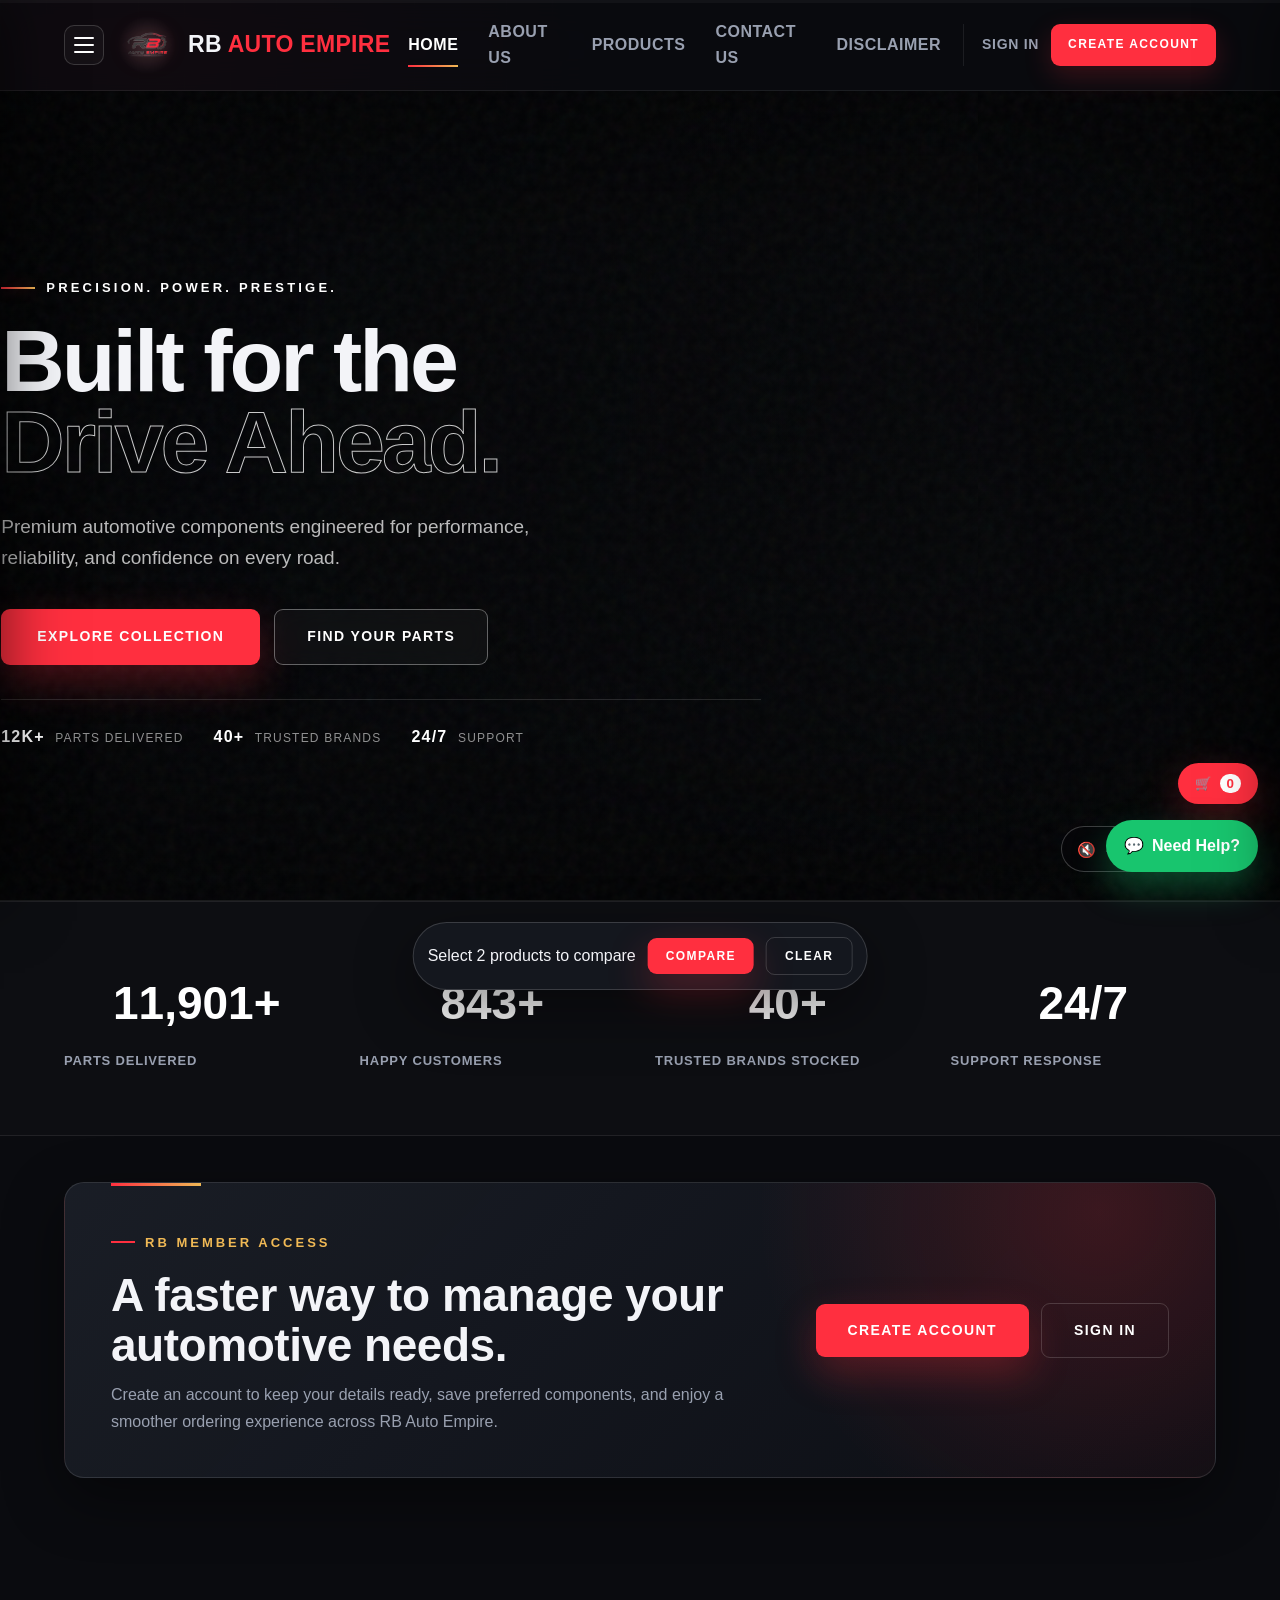
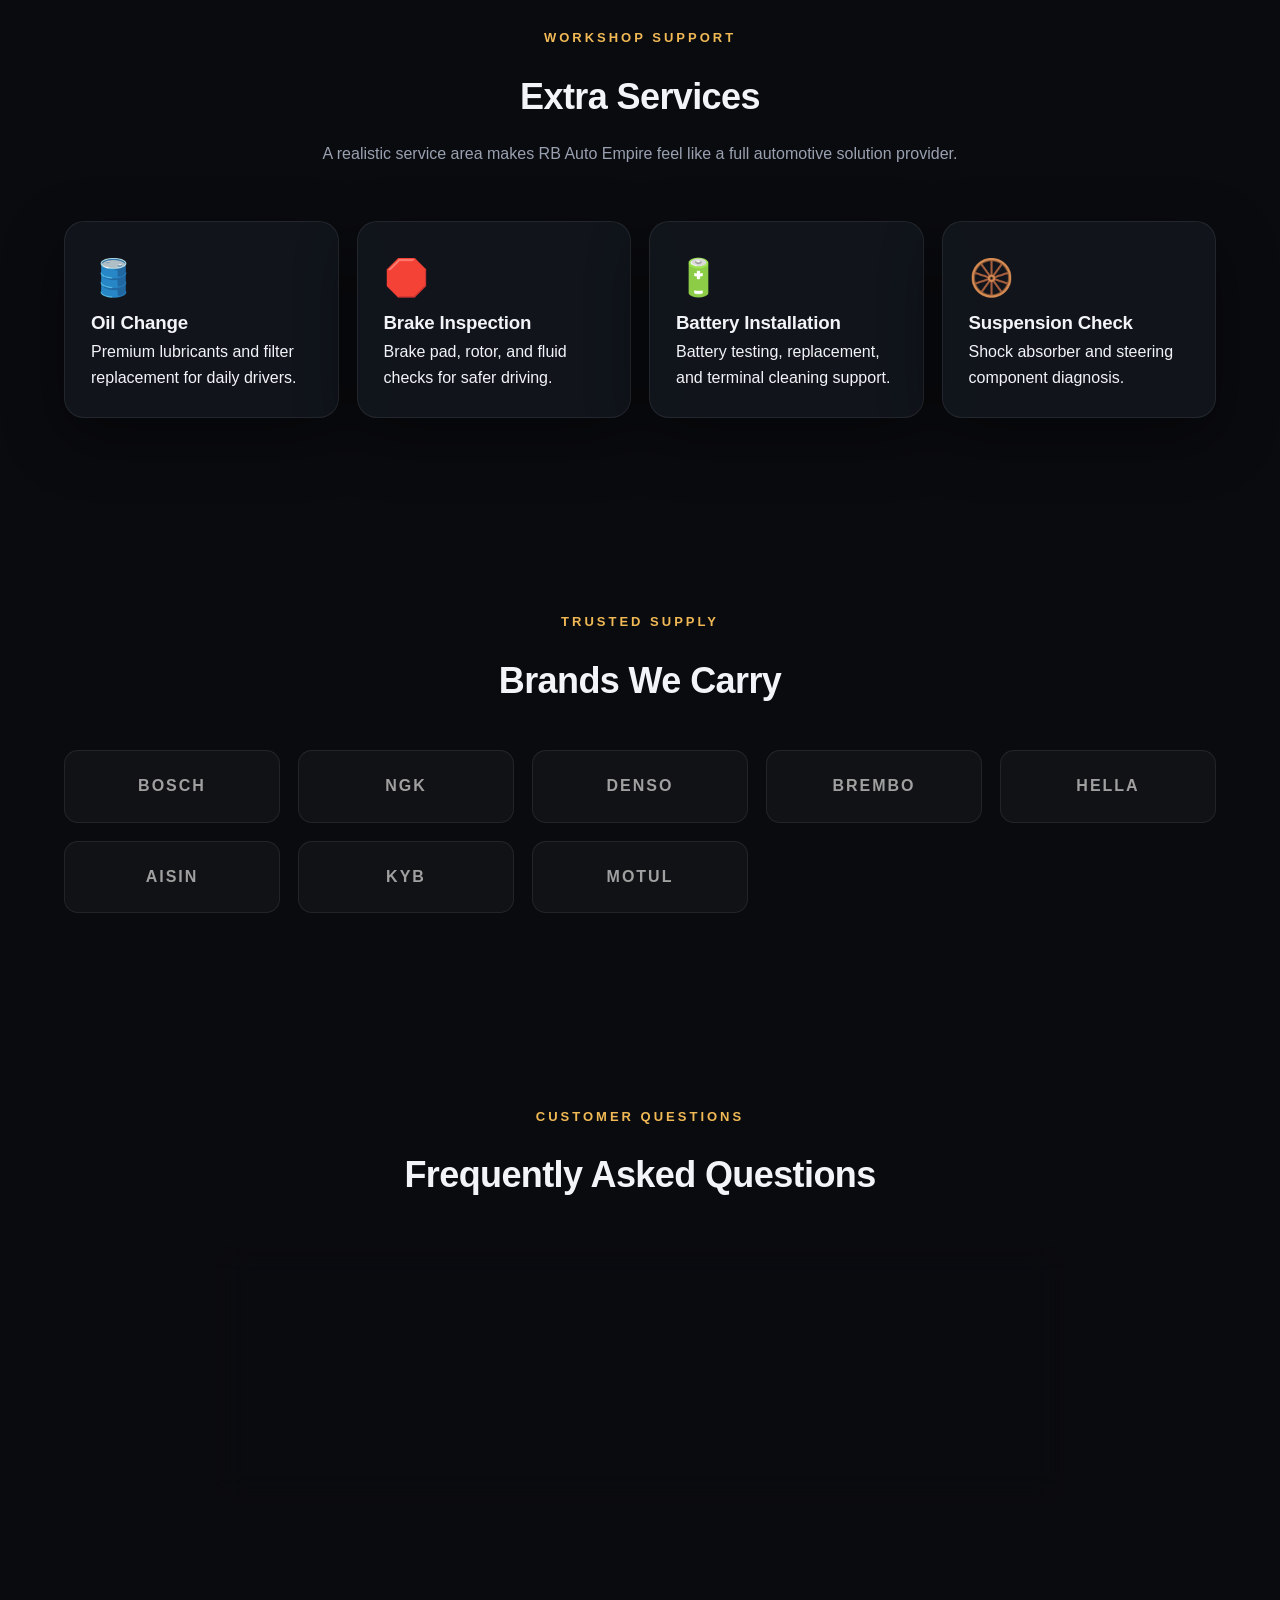
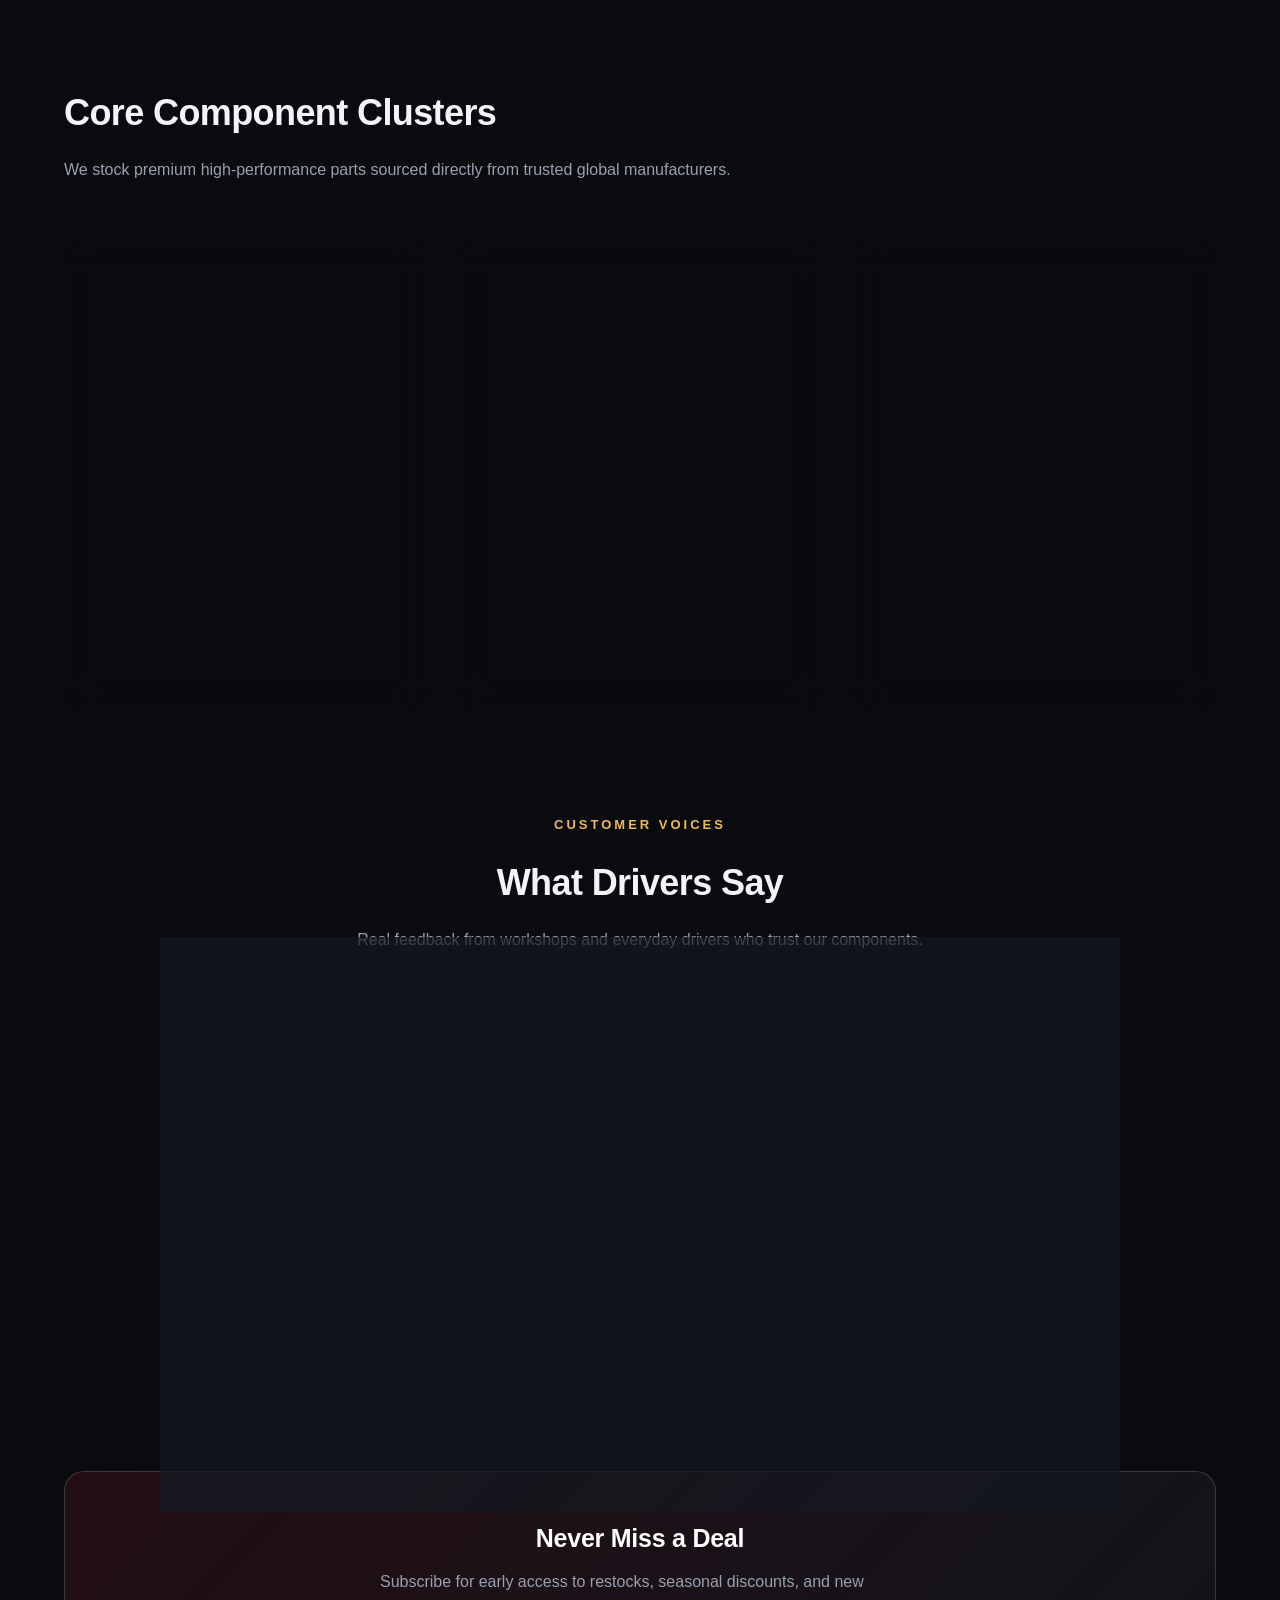
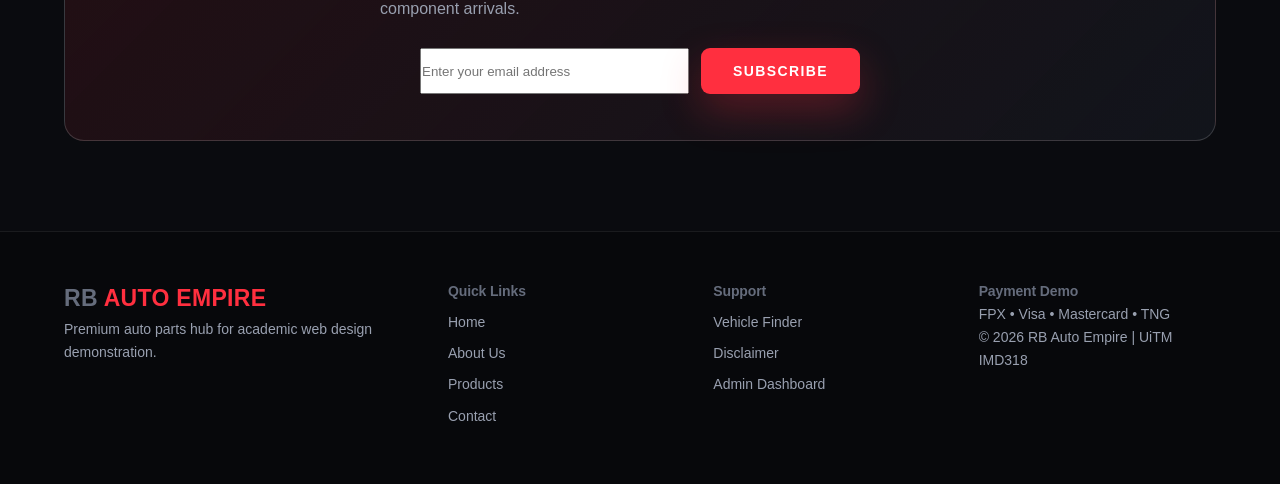
==== commit 9ed39430: "Add files via upload" ====
--- a/index.html
+++ b/index.html
@@ -46,6 +46,11 @@
             <li><a href="disclaimer.html">Disclaimer</a></li>
           </ul>
         </nav>
+
+        <div class="header-auth" aria-label="Account navigation">
+          <a href="signin.html" class="auth-link">Sign In</a>
+          <a href="signup.html" class="btn auth-signup">Create Account</a>
+        </div>
       </div>
     </header>
 
@@ -60,6 +65,10 @@
         <li><a href="products.html">Products</a></li>
         <li><a href="contact.html">Contact Us</a></li>
         <li><a href="disclaimer.html">Disclaimer</a></li>
+
+        <li class="sidebar-auth-divider"></li>
+        <li><a href="signin.html">Sign In</a></li>
+        <li><a href="signup.html" class="sidebar-signup">Create Account</a></li>
       </ul>
     </nav>
     <div class="overlay" id="overlay"></div>
@@ -154,6 +163,26 @@
             <div class="stat-item">
               <div class="stat-num" data-count="24" data-suffix="/7">0</div>
               <p>Support Response</p>
+            </div>
+          </div>
+        </div>
+      </section>
+
+
+      <section class="account-invite main-content" aria-labelledby="accountInviteTitle">
+        <div class="container">
+          <div class="account-invite-card">
+            <div class="account-invite-copy">
+              <span class="eyebrow">RB Member Access</span>
+              <h2 id="accountInviteTitle">A faster way to manage your automotive needs.</h2>
+              <p>
+                Create an account to keep your details ready, save preferred components,
+                and enjoy a smoother ordering experience across RB Auto Empire.
+              </p>
+            </div>
+            <div class="account-invite-actions">
+              <a href="signup.html" class="btn">Create Account</a>
+              <a href="signin.html" class="btn btn-outline">Sign In</a>
             </div>
           </div>
         </div>
@@ -369,7 +398,9 @@
           </div>
 
           <div class="newsletter-box">
-            <h3>Never Miss a Deal</h3>
+            <h3 style="color: #ffffff; margin-bottom: 10px; text-align: center;">
+              Never Miss a Deal
+            </h3>
             <p>
               Subscribe for early access to restocks, seasonal discounts, and
               new component arrivals.
--- a/style.css
+++ b/style.css
@@ -3613,3 +3613,663 @@
 .hero-control {
   text-align: center;
 }
+
+
+/* ======================================================
+   REFINED TEXT ALIGNMENT & ACCOUNT INTERFACE
+   ====================================================== */
+
+/*
+  Reading content is left-aligned for clarity.
+  Only deliberate display components remain centered.
+*/
+body,
+main,
+section,
+article,
+header,
+footer,
+.card,
+.glass-box,
+.showcase-box,
+.contact-form,
+.contact-info,
+.submission-box,
+.hero-content,
+.page-hero .container {
+  text-align: left;
+}
+
+p,
+li,
+label,
+td,
+th,
+.card h3,
+.card p,
+.service-card h3,
+.service-card p,
+.info-item,
+.footer-column {
+  text-align: left;
+}
+
+/* Presentation-style headings are intentionally centered. */
+.section-heading-center,
+.section-heading-center h2,
+.section-heading-center p,
+.section-heading-center .eyebrow,
+.stats-grid,
+.stat-item,
+.testimonial-card,
+.brand-strip .section-heading-center,
+.account-invite-actions {
+  text-align: center;
+}
+
+.section-heading-center .section-subtitle {
+  margin-left: auto;
+  margin-right: auto;
+}
+
+.section-heading-center .eyebrow {
+  justify-content: center;
+}
+
+.section-heading-center .eyebrow::before {
+  display: none;
+}
+
+/* Organization chart must remain fully centered. */
+.org-heading,
+.org-heading h2,
+.org-heading p,
+.org-heading .eyebrow,
+.org-chart-container,
+.org-chart-container .org-card,
+.org-chart-container .org-text,
+.org-chart-container h4,
+.org-chart-container p,
+.org-card.leader {
+  text-align: center !important;
+}
+
+.org-heading .section-subtitle {
+  margin-left: auto;
+  margin-right: auto;
+}
+
+.org-heading .eyebrow {
+  justify-content: center;
+}
+
+.org-heading .eyebrow::before {
+  display: none;
+}
+
+/* Header account navigation */
+.header-auth {
+  display: flex;
+  align-items: center;
+  gap: 12px;
+  margin-left: 4px;
+  padding-left: 18px;
+  border-left: 1px solid var(--line);
+  flex-shrink: 0;
+}
+
+.auth-link {
+  color: var(--text-dim);
+  font-family: "Rajdhani", sans-serif;
+  font-size: 14px;
+  font-weight: 700;
+  letter-spacing: 0.7px;
+  text-decoration: none;
+  text-transform: uppercase;
+  white-space: nowrap;
+  transition: color var(--fast);
+}
+
+.auth-link:hover {
+  color: #fff;
+}
+
+.auth-signup {
+  min-height: 42px;
+  padding: 11px 17px;
+  font-size: 12px;
+  white-space: nowrap;
+  box-shadow: 0 10px 28px rgba(255, 47, 63, 0.2);
+}
+
+.sidebar-auth-divider {
+  height: 1px;
+  margin: 8px 0 2px;
+  list-style: none;
+  background: linear-gradient(90deg, var(--redline), transparent);
+}
+
+.sidebar .sidebar-signup {
+  color: #fff;
+  border: 1px solid rgba(255, 47, 63, 0.45);
+  border-radius: 9px;
+  padding: 12px;
+  background: rgba(255, 47, 63, 0.08);
+}
+
+/* Home account invitation */
+.account-invite {
+  padding-top: 46px !important;
+  padding-bottom: 46px !important;
+}
+
+.account-invite-card {
+  position: relative;
+  display: grid;
+  grid-template-columns: minmax(0, 1fr) auto;
+  gap: 42px;
+  align-items: center;
+  overflow: hidden;
+  padding: 42px 46px;
+  border: 1px solid rgba(255, 255, 255, 0.11);
+  border-radius: var(--radius-lg);
+  background:
+    radial-gradient(circle at 90% 10%, rgba(255, 47, 63, 0.18), transparent 32%),
+    linear-gradient(135deg, rgba(27, 31, 40, 0.94), rgba(13, 15, 20, 0.92));
+  box-shadow: var(--shadow-soft);
+}
+
+.account-invite-card::before {
+  content: "";
+  position: absolute;
+  top: 0;
+  left: 46px;
+  width: 90px;
+  height: 3px;
+  background: linear-gradient(90deg, var(--redline), var(--brass));
+}
+
+.account-invite-copy {
+  max-width: 720px;
+}
+
+.account-invite-copy h2 {
+  max-width: 680px;
+  margin-bottom: 12px;
+  font-size: clamp(30px, 4vw, 46px);
+  line-height: 1.08;
+}
+
+.account-invite-copy p {
+  max-width: 650px;
+  color: var(--text-dim);
+}
+
+.account-invite-actions {
+  display: flex;
+  gap: 12px;
+  align-items: center;
+}
+
+/* Authentication pages */
+.auth-page {
+  min-height: 100vh;
+  background:
+    radial-gradient(circle at 8% 12%, rgba(255, 47, 63, 0.16), transparent 34%),
+    radial-gradient(circle at 92% 82%, rgba(240, 185, 85, 0.09), transparent 32%),
+    var(--ink);
+}
+
+.auth-header {
+  position: relative;
+  z-index: 10;
+  border-bottom: 1px solid var(--line);
+  background: rgba(10, 11, 15, 0.82);
+  backdrop-filter: blur(18px);
+}
+
+.auth-header-inner {
+  display: flex;
+  min-height: 88px;
+  align-items: center;
+  justify-content: space-between;
+  gap: 24px;
+}
+
+.auth-return {
+  color: var(--text-dim);
+  font-family: "Rajdhani", sans-serif;
+  font-weight: 700;
+  letter-spacing: 0.5px;
+  text-decoration: none;
+  text-transform: uppercase;
+  transition: color var(--fast), transform var(--fast);
+}
+
+.auth-return:hover {
+  color: #fff;
+  transform: translateX(-4px);
+}
+
+.auth-main {
+  position: relative;
+  display: grid;
+  min-height: calc(100vh - 89px);
+  place-items: center;
+  padding: 62px 5%;
+}
+
+.auth-main::before {
+  content: "";
+  position: absolute;
+  inset: 0;
+  pointer-events: none;
+  opacity: 0.25;
+  background:
+    linear-gradient(rgba(255, 255, 255, 0.025) 1px, transparent 1px),
+    linear-gradient(90deg, rgba(255, 255, 255, 0.025) 1px, transparent 1px);
+  background-size: 54px 54px;
+}
+
+.auth-shell {
+  position: relative;
+  z-index: 1;
+  display: grid;
+  grid-template-columns: minmax(0, 1.05fr) minmax(390px, 0.75fr);
+  width: min(1120px, 100%);
+  overflow: hidden;
+  border: 1px solid var(--line-strong);
+  border-radius: 26px;
+  background: rgba(15, 17, 23, 0.88);
+  box-shadow: 0 34px 100px rgba(0, 0, 0, 0.62);
+}
+
+.auth-showcase {
+  position: relative;
+  display: flex;
+  flex-direction: column;
+  justify-content: center;
+  min-height: 650px;
+  padding: 64px;
+  overflow: hidden;
+  background:
+    linear-gradient(135deg, rgba(7, 8, 12, 0.92), rgba(17, 19, 26, 0.76)),
+    url("https://images.unsplash.com/photo-1617814076367-b759c7d7e738?q=80&w=1400")
+      center/cover;
+}
+
+.auth-showcase::after {
+  content: "";
+  position: absolute;
+  inset: 0;
+  pointer-events: none;
+  background:
+    linear-gradient(90deg, transparent 74%, rgba(15, 17, 23, 0.86)),
+    radial-gradient(circle at 14% 15%, rgba(255, 47, 63, 0.2), transparent 30%);
+}
+
+.auth-showcase > * {
+  position: relative;
+  z-index: 1;
+}
+
+.auth-showcase h1 {
+  max-width: 650px;
+  margin-bottom: 20px;
+  font-size: clamp(46px, 6vw, 72px);
+  line-height: 0.98;
+}
+
+.auth-showcase > p {
+  max-width: 590px;
+  color: #c0c5d0;
+  font-size: 17px;
+}
+
+.auth-benefits {
+  display: grid;
+  gap: 18px;
+  max-width: 570px;
+  margin-top: 42px;
+}
+
+.auth-benefit {
+  display: grid;
+  grid-template-columns: 42px 1fr;
+  gap: 16px;
+  align-items: start;
+  padding-top: 18px;
+  border-top: 1px solid rgba(255, 255, 255, 0.11);
+}
+
+.auth-benefit > span {
+  color: var(--brass);
+  font-family: "Rajdhani", sans-serif;
+  font-weight: 700;
+}
+
+.auth-benefit h3 {
+  margin-bottom: 3px;
+  font-size: 18px;
+}
+
+.auth-benefit p {
+  color: #9da4b3;
+  font-size: 14px;
+}
+
+.auth-card {
+  display: flex;
+  flex-direction: column;
+  justify-content: center;
+  padding: 56px 48px;
+  background:
+    radial-gradient(circle at 100% 0%, rgba(255, 47, 63, 0.09), transparent 27%),
+    rgba(18, 21, 28, 0.97);
+}
+
+.auth-card-heading {
+  margin-bottom: 30px;
+}
+
+.auth-mini-label {
+  display: block;
+  margin-bottom: 10px;
+  color: var(--brass);
+  font-family: "Rajdhani", sans-serif;
+  font-size: 12px;
+  font-weight: 700;
+  letter-spacing: 1.8px;
+  text-transform: uppercase;
+}
+
+.auth-card-heading h2 {
+  margin-bottom: 7px;
+  font-size: 38px;
+}
+
+.auth-card-heading p {
+  color: var(--text-dim);
+  font-size: 14px;
+}
+
+.auth-form {
+  display: grid;
+  gap: 18px;
+}
+
+.auth-form .form-group {
+  margin: 0;
+}
+
+.auth-name-grid {
+  display: grid;
+  grid-template-columns: 1fr 1fr;
+  gap: 14px;
+}
+
+.auth-form label {
+  display: block;
+  margin-bottom: 8px;
+  color: #d9dce4;
+  font-family: "Rajdhani", sans-serif;
+  font-size: 14px;
+  font-weight: 700;
+  letter-spacing: 0.35px;
+}
+
+.auth-form input:not([type="checkbox"]) {
+  width: 100%;
+  min-height: 52px;
+  padding: 0 15px;
+  color: #fff;
+  border: 1px solid var(--line-strong);
+  border-radius: 10px;
+  outline: none;
+  background: rgba(255, 255, 255, 0.035);
+  transition:
+    border-color var(--fast),
+    box-shadow var(--fast),
+    background var(--fast);
+}
+
+.auth-form input:not([type="checkbox"]):focus {
+  border-color: var(--redline);
+  background: rgba(255, 255, 255, 0.055);
+  box-shadow: 0 0 0 4px rgba(255, 47, 63, 0.11);
+}
+
+.auth-form input.input-error {
+  border-color: #ff6673;
+}
+
+.label-row {
+  display: flex;
+  align-items: center;
+  justify-content: space-between;
+  gap: 16px;
+}
+
+.text-button {
+  padding: 0;
+  color: var(--redline);
+  border: 0;
+  cursor: pointer;
+  background: transparent;
+  font: inherit;
+  font-size: 12px;
+}
+
+.password-field {
+  position: relative;
+}
+
+.password-field input {
+  padding-right: 67px !important;
+}
+
+.password-toggle {
+  position: absolute;
+  top: 50%;
+  right: 12px;
+  padding: 5px;
+  color: var(--text-dim);
+  border: 0;
+  cursor: pointer;
+  transform: translateY(-50%);
+  background: transparent;
+  font-family: "Rajdhani", sans-serif;
+  font-size: 12px;
+  font-weight: 700;
+  text-transform: uppercase;
+}
+
+.password-toggle:hover {
+  color: #fff;
+}
+
+.check-row {
+  display: grid !important;
+  grid-template-columns: 18px 1fr;
+  gap: 10px;
+  align-items: start;
+  margin: 0 !important;
+  color: var(--text-dim) !important;
+  font-family: "Inter", sans-serif !important;
+  font-size: 12.5px !important;
+  font-weight: 400 !important;
+  line-height: 1.5;
+}
+
+.check-row input {
+  width: 16px;
+  height: 16px;
+  margin-top: 2px;
+  accent-color: var(--redline);
+}
+
+.check-row a,
+.auth-switch a {
+  color: var(--redline);
+  font-weight: 700;
+}
+
+.field-error {
+  display: block;
+  min-height: 16px;
+  margin-top: 5px;
+  color: #ff7b86;
+  font-size: 11.5px;
+}
+
+.auth-submit {
+  min-height: 52px;
+  margin-top: 2px;
+}
+
+.auth-switch,
+.auth-demo-note {
+  text-align: center;
+}
+
+.auth-switch {
+  color: var(--text-dim);
+  font-size: 13px;
+}
+
+.auth-demo-note {
+  padding-top: 15px;
+  color: var(--text-faint);
+  border-top: 1px solid var(--line);
+  font-size: 11px;
+  line-height: 1.55;
+}
+
+.password-strength {
+  display: grid;
+  grid-template-columns: repeat(4, 1fr);
+  gap: 5px;
+  margin-top: 8px;
+}
+
+.password-strength span {
+  height: 3px;
+  border-radius: 20px;
+  background: rgba(255, 255, 255, 0.1);
+  transition: background var(--fast);
+}
+
+.password-strength[data-strength="1"] span:nth-child(-n + 1),
+.password-strength[data-strength="2"] span:nth-child(-n + 2),
+.password-strength[data-strength="3"] span:nth-child(-n + 3),
+.password-strength[data-strength="4"] span:nth-child(-n + 4) {
+  background: linear-gradient(90deg, var(--redline), var(--brass));
+}
+
+@media (max-width: 1180px) {
+  .desktop-nav ul {
+    gap: 18px;
+  }
+
+  .header-auth {
+    padding-left: 12px;
+  }
+
+  .auth-signup {
+    display: none;
+  }
+}
+
+@media (max-width: 980px) {
+  .desktop-nav,
+  .header-auth {
+    display: none;
+  }
+
+  .account-invite-card {
+    grid-template-columns: 1fr;
+  }
+
+  .account-invite-actions {
+    justify-content: flex-start;
+  }
+
+  .auth-shell {
+    grid-template-columns: 1fr;
+    max-width: 680px;
+  }
+
+  .auth-showcase {
+    min-height: auto;
+    padding: 54px 44px;
+  }
+
+  .auth-showcase::after {
+    background: linear-gradient(180deg, transparent 60%, rgba(15, 17, 23, 0.92));
+  }
+
+  .auth-benefits {
+    display: none;
+  }
+
+  .auth-card {
+    padding: 48px 44px;
+  }
+}
+
+@media (max-width: 620px) {
+  .auth-header-inner {
+    min-height: 76px;
+  }
+
+  .auth-header .company-logo-img {
+    width: 46px;
+    height: 46px;
+  }
+
+  .auth-header .logo-text {
+    font-size: 18px;
+  }
+
+  .auth-return {
+    font-size: 11px;
+  }
+
+  .auth-main {
+    padding: 24px 4%;
+  }
+
+  .auth-shell {
+    border-radius: 18px;
+  }
+
+  .auth-showcase {
+    padding: 38px 26px;
+  }
+
+  .auth-showcase h1 {
+    font-size: 40px;
+  }
+
+  .auth-card {
+    padding: 36px 24px;
+  }
+
+  .auth-name-grid {
+    grid-template-columns: 1fr;
+    gap: 18px;
+  }
+
+  .account-invite-card {
+    padding: 36px 26px;
+  }
+
+  .account-invite-actions {
+    width: 100%;
+    flex-direction: column;
+  }
+
+  .account-invite-actions .btn {
+    width: 100%;
+  }
+}
